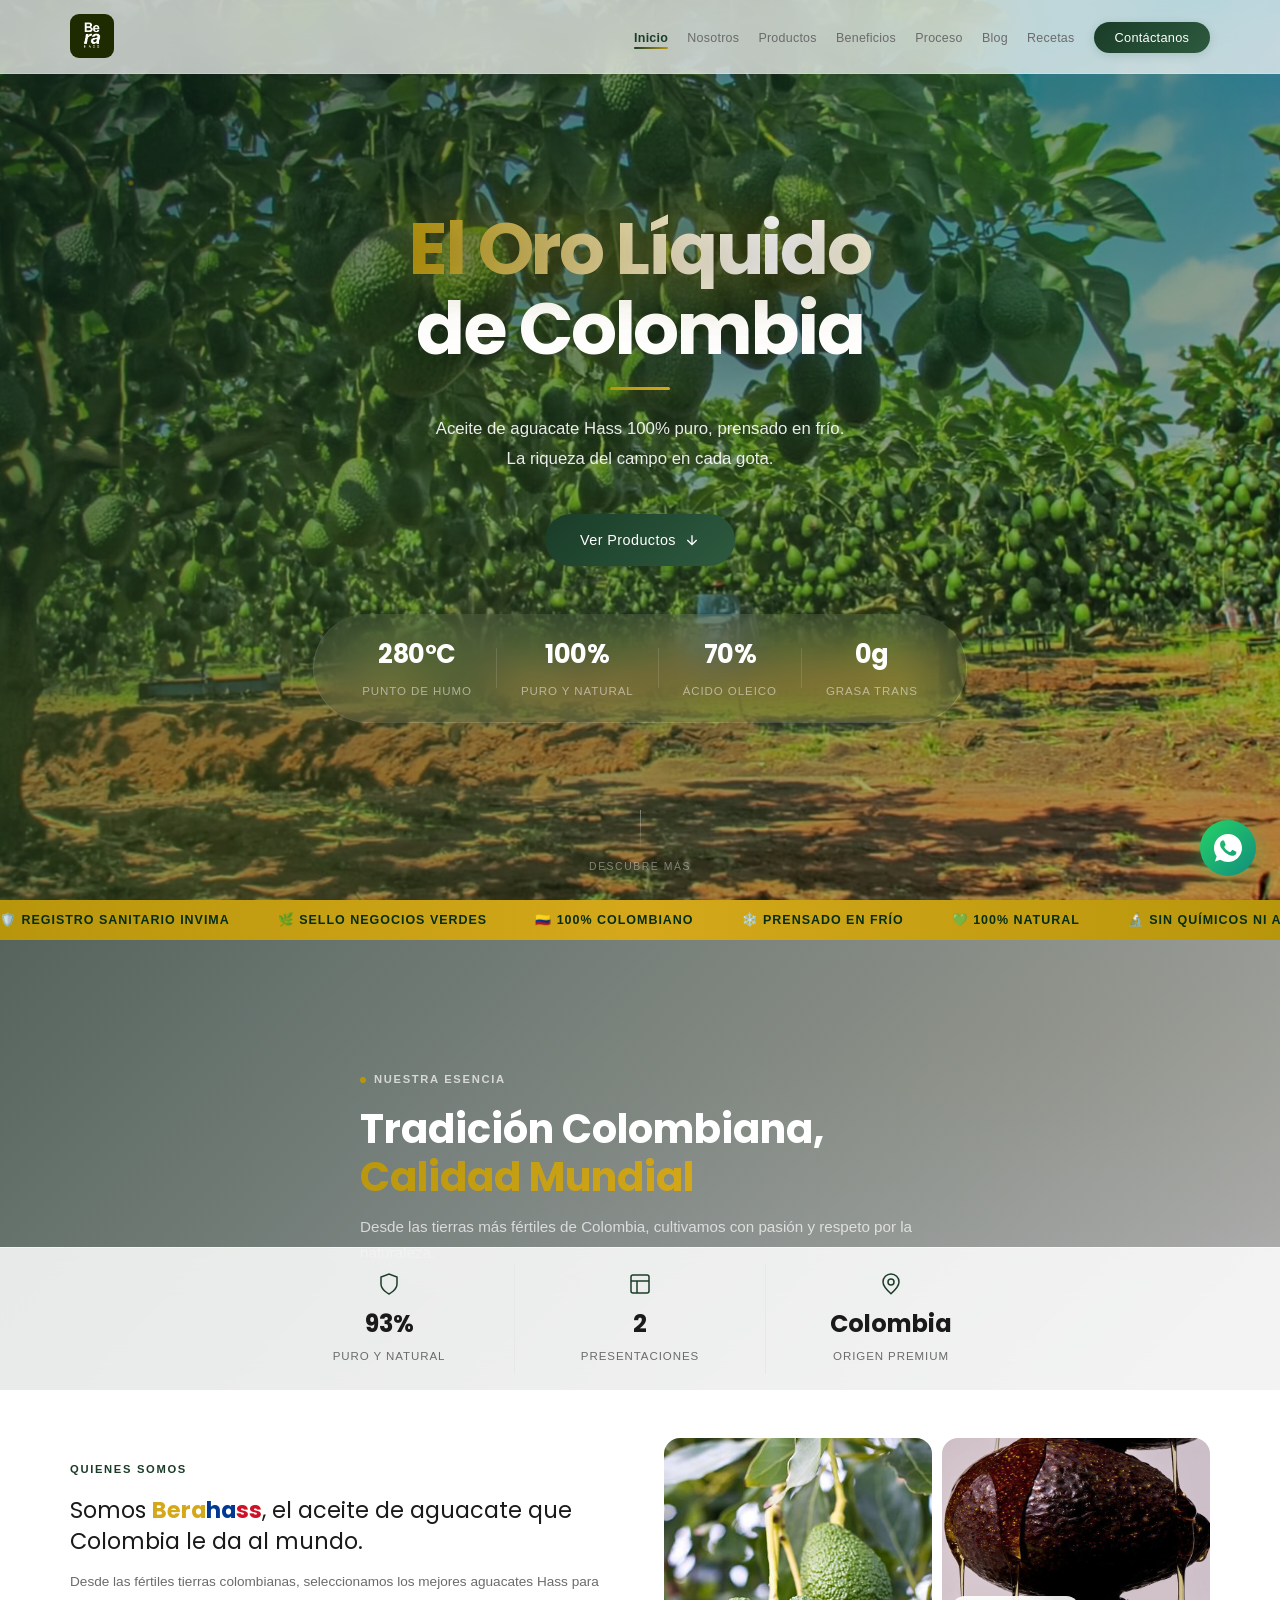
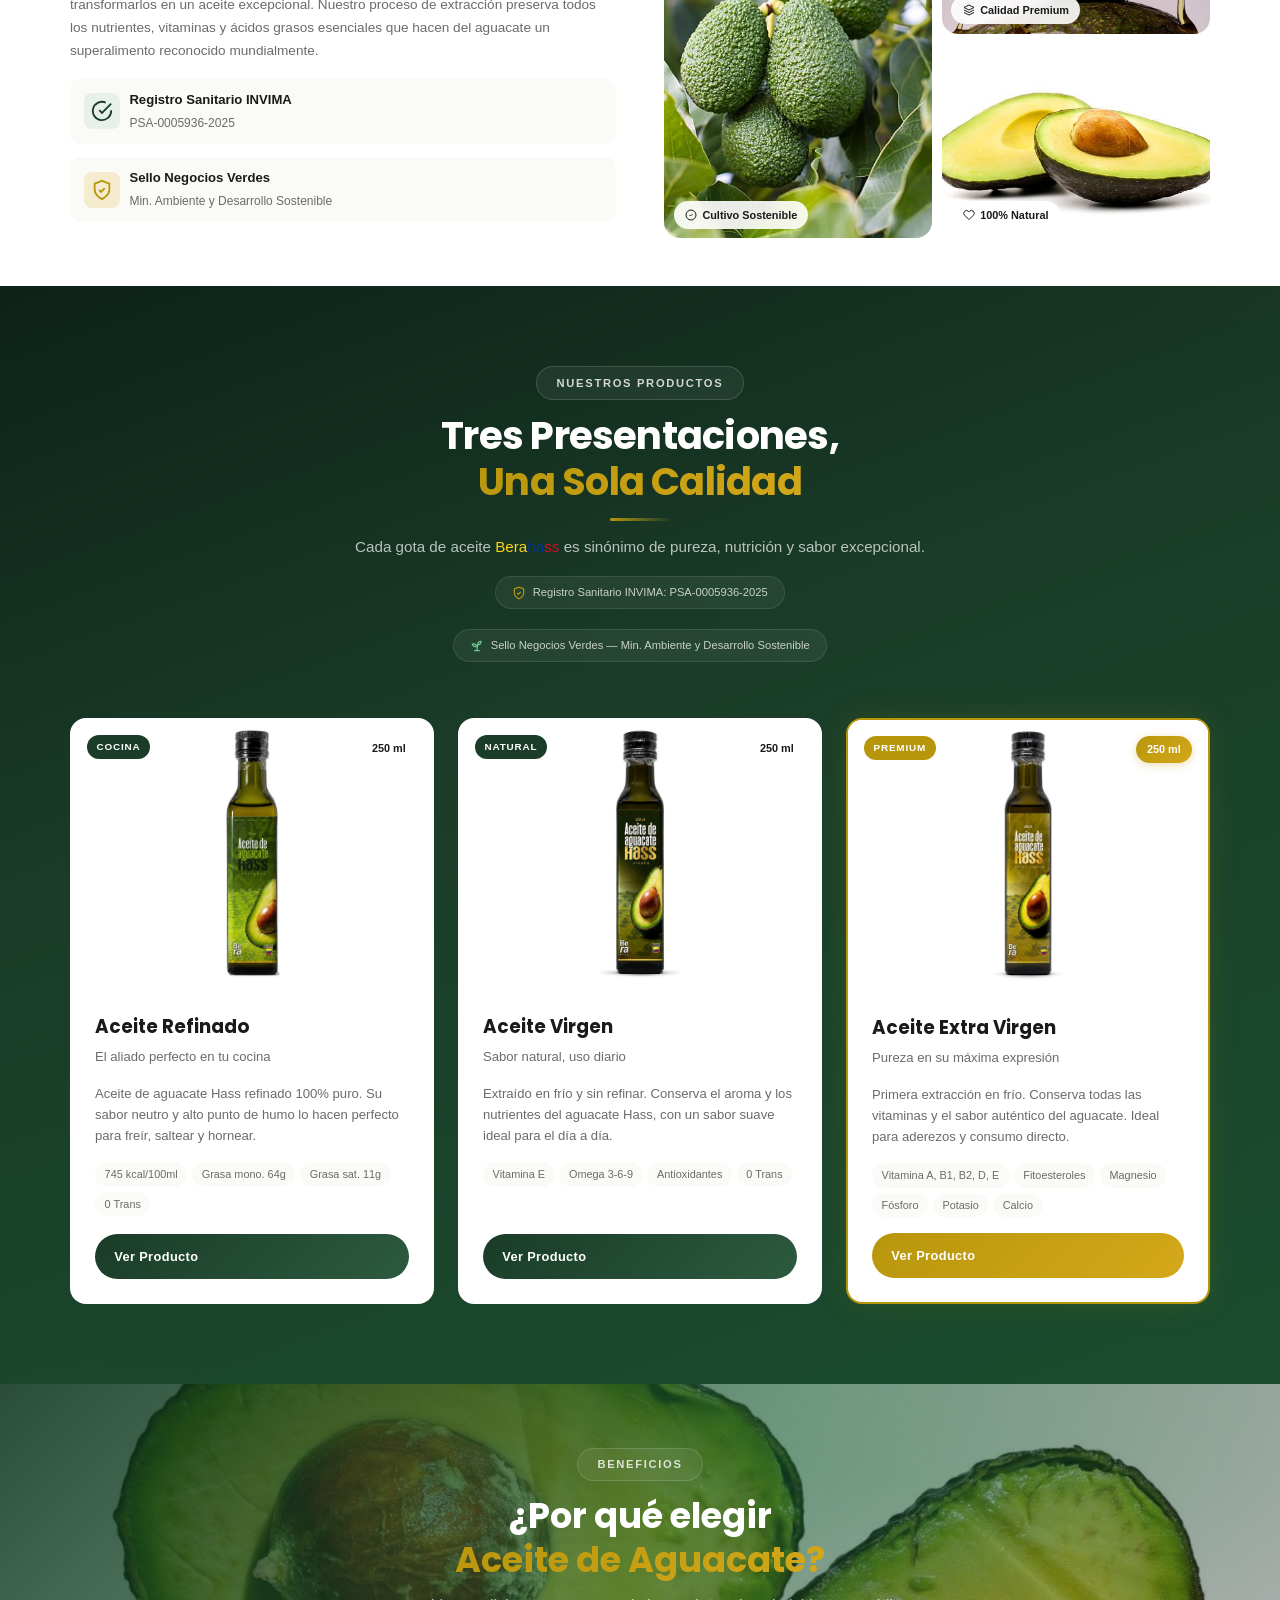
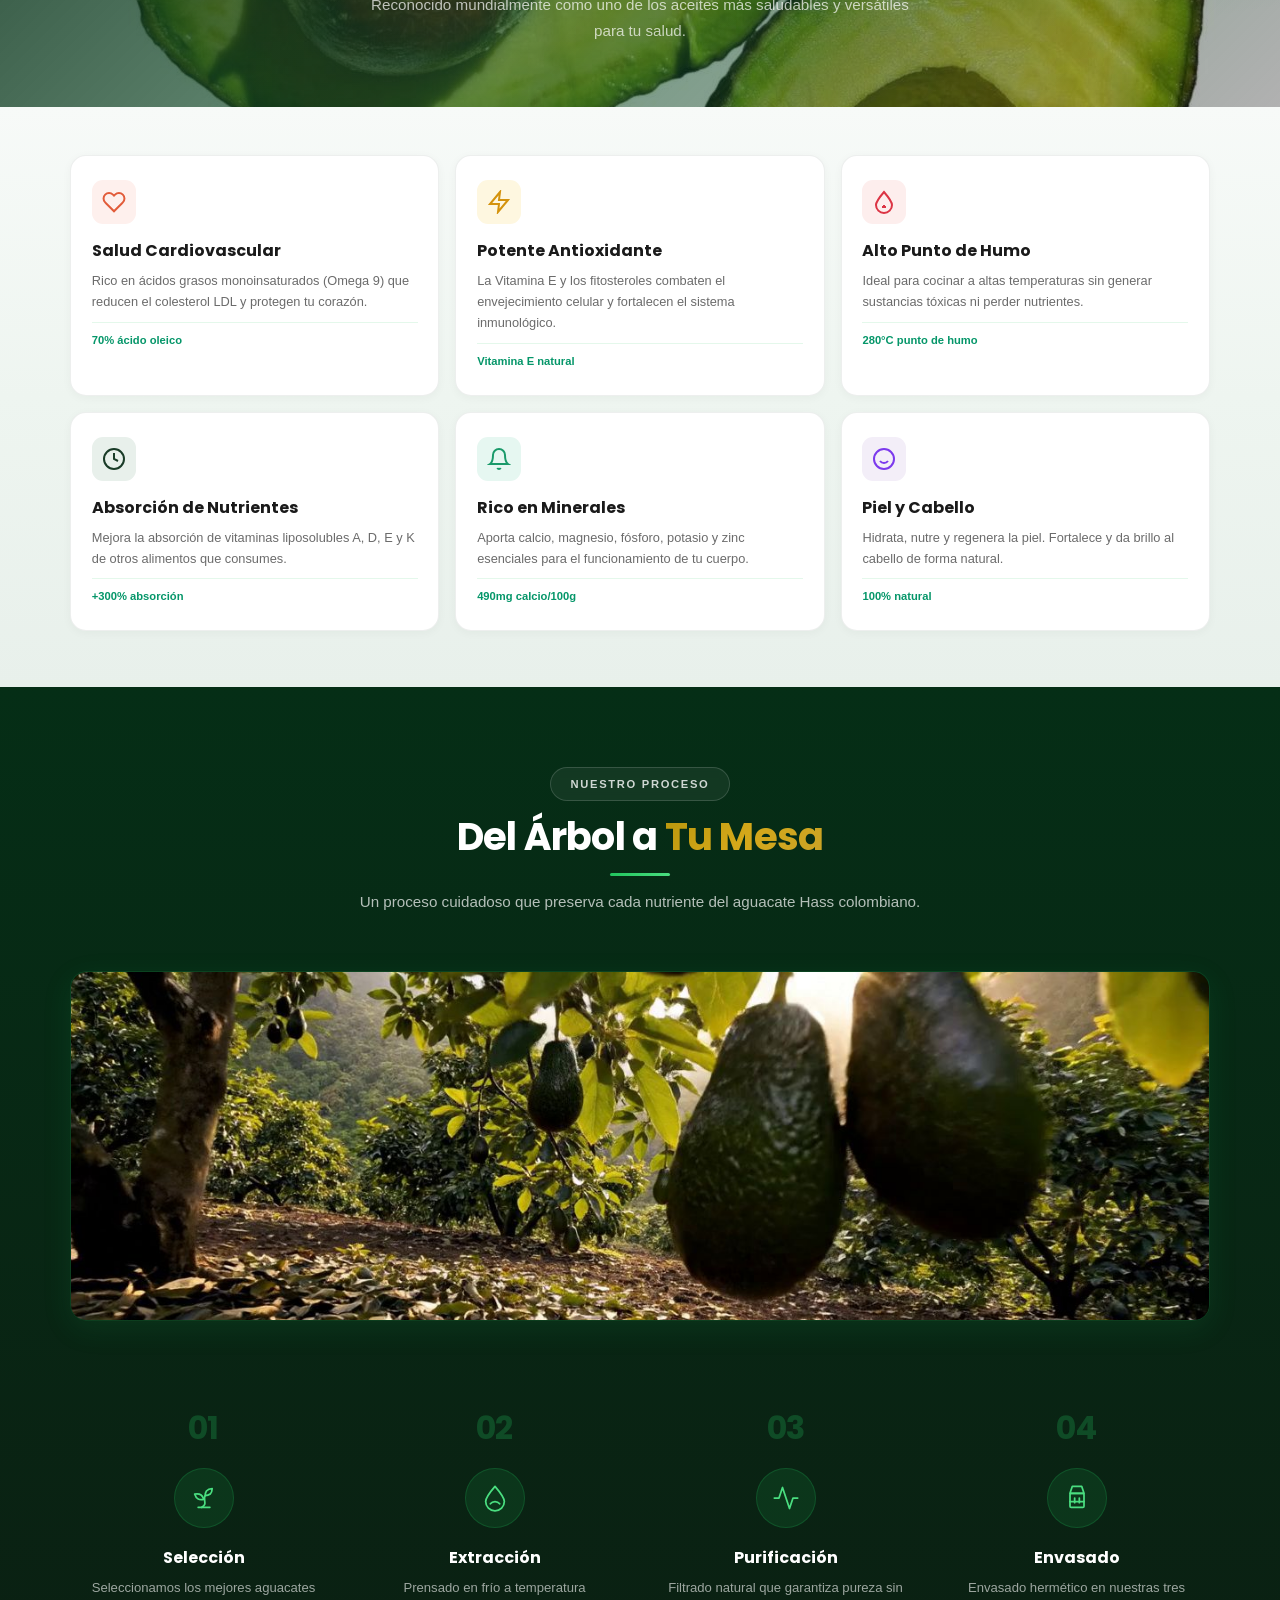
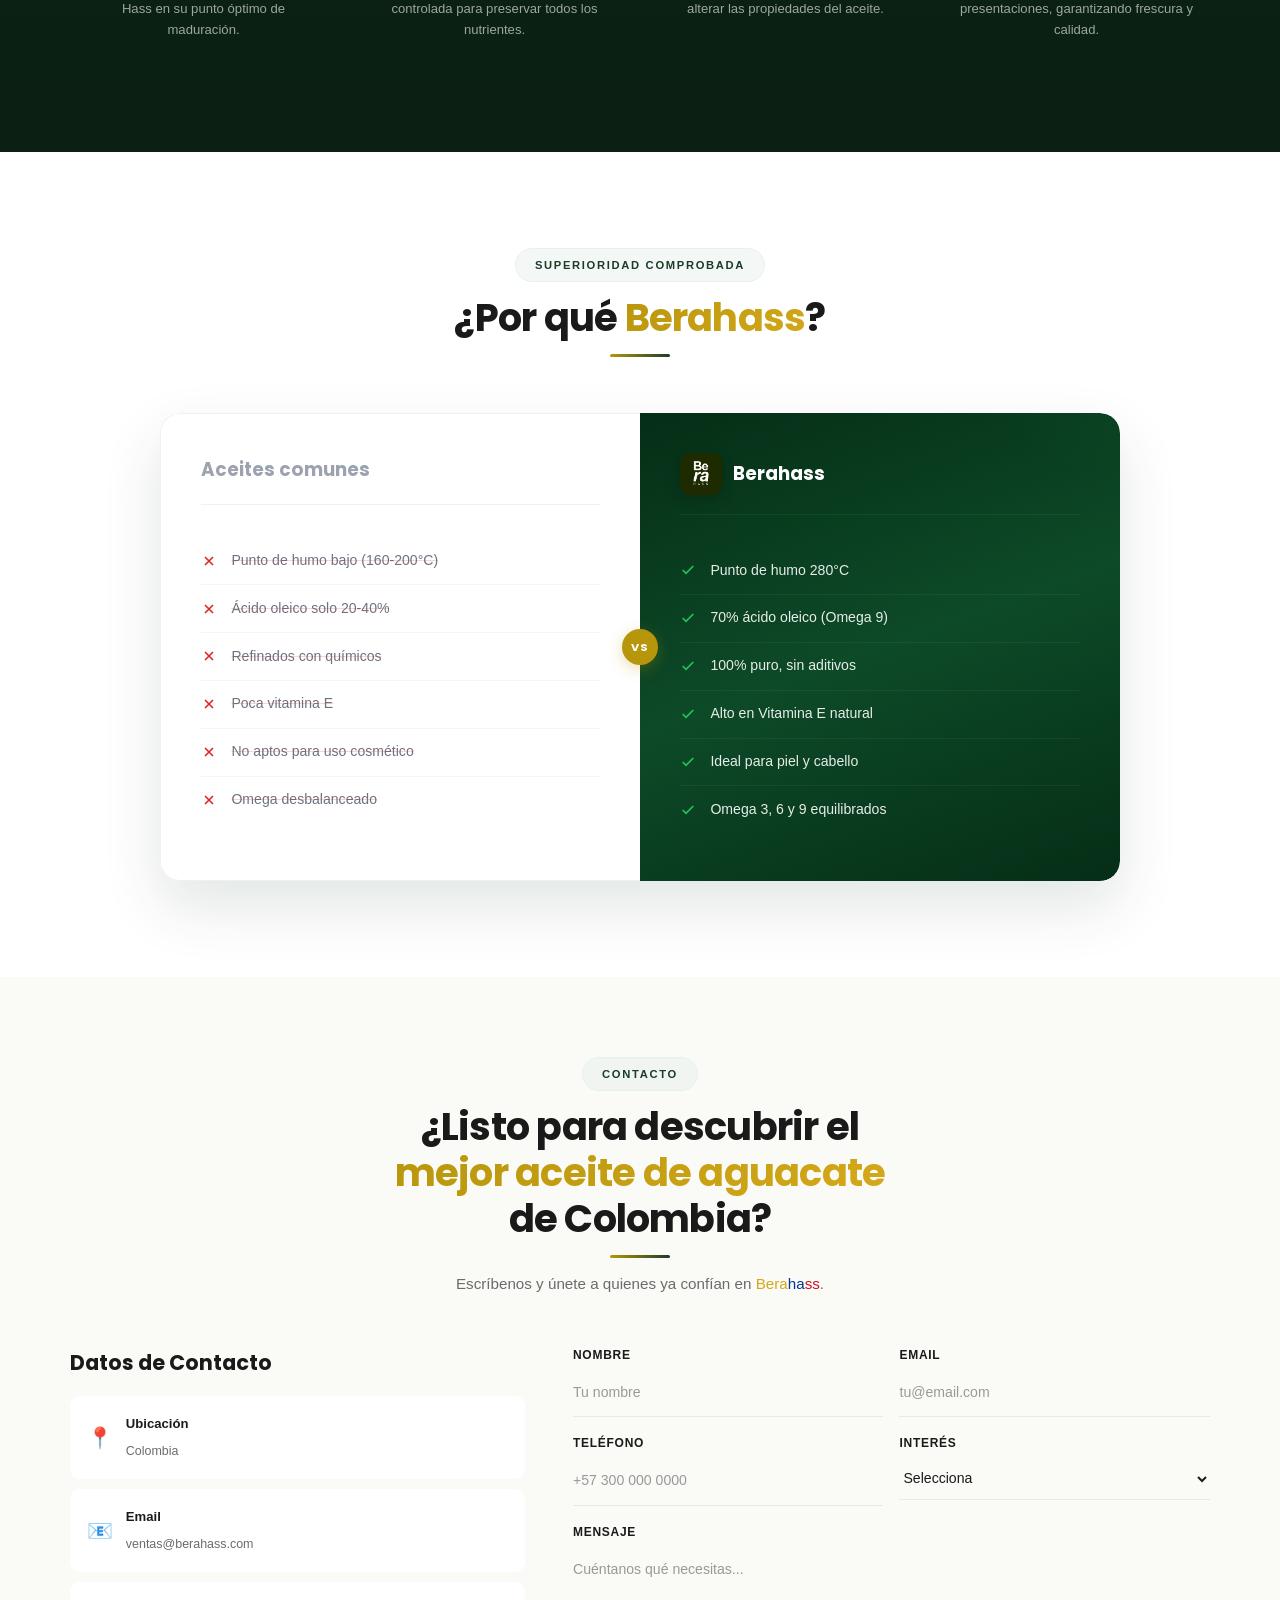
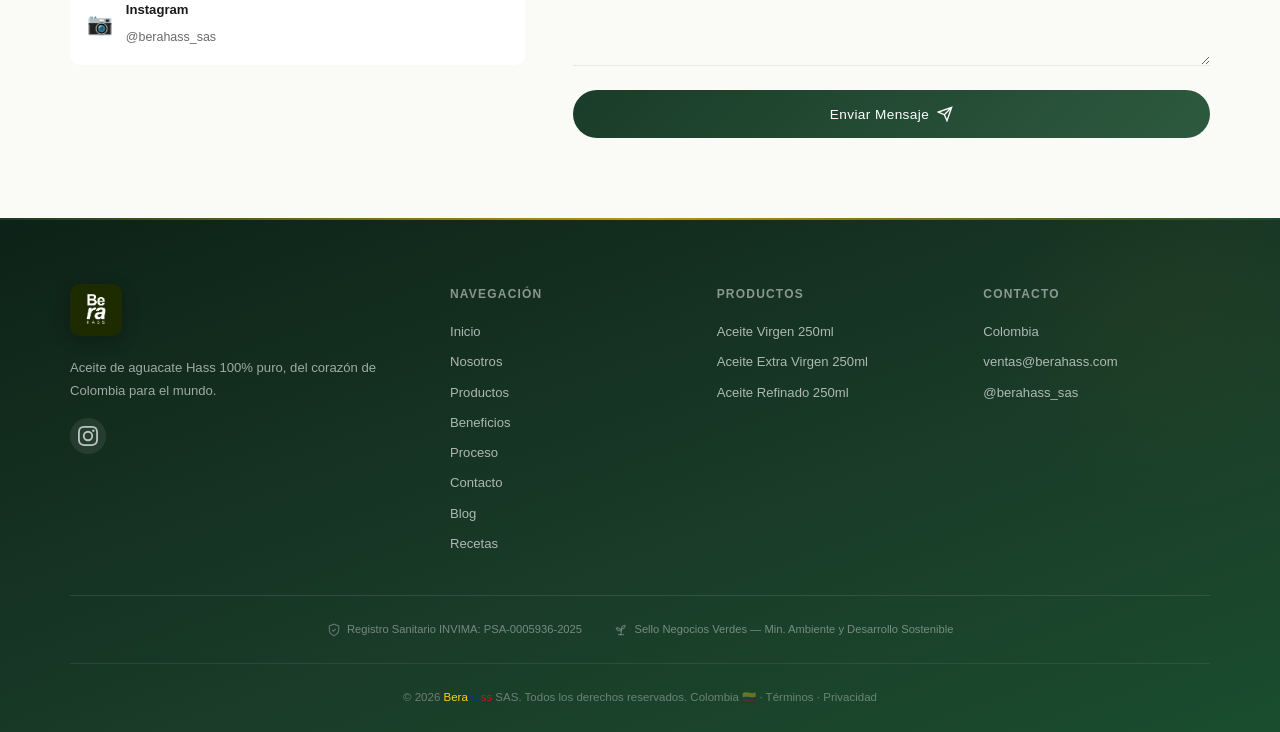
==== index.html @ 27ed2c4b "Quita el precio de las tarjetas del inicio El precio va en la ficha del producto, tras pulsar "Ver P" ====
<!DOCTYPE html>
<html lang="es">
<head>
    <meta charset="UTF-8">
    <meta name="viewport" content="width=device-width, initial-scale=1.0">
    <title>Berahass | Aceite de Aguacate Hass Premium - Colombia</title>
    <meta name="description" content="Berahass - Aceite de aguacate Hass 100% puro de Colombia. Refinado, Virgen y Extra Virgen. Rico en Omega 3-6-9, Vitamina E y antioxidantes naturales.">
    <link rel="canonical" href="https://berahass.co/">
    <!-- Open Graph / WhatsApp / Facebook -->
    <meta property="og:type" content="website">
    <meta property="og:title" content="Berahass | Aceite de Aguacate Hass Premium">
    <meta property="og:description" content="Aceite de aguacate Hass 100% puro, prensado en fr&iacute;o desde Colombia. Refinado, Virgen y Extra Virgen.">
    <meta property="og:image" content="https://berahass.co/hero-cultivo.jpg">
    <meta property="og:url" content="https://berahass.co/">
    <meta property="og:locale" content="es_CO">
    <!-- Twitter Card -->
    <meta name="twitter:card" content="summary_large_image">
    <meta name="twitter:title" content="Berahass | Aceite de Aguacate Hass Premium">
    <meta name="twitter:description" content="Aceite de aguacate Hass 100% puro de Colombia.">
    <meta name="twitter:image" content="https://berahass.co/hero-cultivo.jpg">
    <!-- Theme color for mobile browsers -->
    <meta name="theme-color" content="#1a4d2e">
    <link rel="icon" type="image/png" sizes="48x48" href="favicon-48-v2.png">
    <link rel="icon" type="image/png" sizes="192x192" href="favicon-192-v2.png">
    <link rel="apple-touch-icon" sizes="180x180" href="apple-touch-icon-v2.png">
    <!-- Preload critical resources -->
    <link rel="preload" href="hero-cultivo.jpg" as="image" imagesrcset="hero-cultivo-mobile.jpg 900w, hero-cultivo.jpg 1920w" imagesizes="100vw" fetchpriority="high">
    <link rel="preload" href="styles.css" as="style">
    <link rel="preload" href="BERAHASS1.png" as="image">
    <!-- DNS prefetch for external resources -->
    <link rel="dns-prefetch" href="https://fonts.googleapis.com">
    <link rel="dns-prefetch" href="https://fonts.gstatic.com">
    <link rel="dns-prefetch" href="https://formspree.io">
    <link rel="preconnect" href="https://fonts.googleapis.com">
    <link rel="preconnect" href="https://fonts.gstatic.com" crossorigin>
    <!-- Load fonts with display=swap for instant text render -->
    <link href="https://fonts.googleapis.com/css2?family=Poppins:wght@600;700&family=Inter:wght@400;500;600&display=swap" rel="stylesheet" media="print" onload="this.media='all'">
    <noscript><link href="https://fonts.googleapis.com/css2?family=Poppins:wght@600;700&family=Inter:wght@400;500;600&display=swap" rel="stylesheet"></noscript>
    <link rel="stylesheet" href="styles.css">
    <!-- Inline critical CSS for instant first paint -->
    <style>
        *,*::before,*::after{box-sizing:border-box;margin:0;padding:0}
        body{font-family:-apple-system,sans-serif;overflow-x:hidden}
        .preloader{position:fixed;inset:0;z-index:9999;background:linear-gradient(135deg,#0d2218,#1a3c28,#1a4d2e);display:flex;align-items:center;justify-content:center}
        .preloader-logo-img{width:110px;height:auto;border-radius:22px;box-shadow:0 10px 40px rgba(0,0,0,.35)}
        .navbar{position:fixed;top:0;left:0;right:0;z-index:1000;padding:.9rem 0;background:rgba(255,255,255,.7);backdrop-filter:blur(20px)}
        .nav-container{display:flex;align-items:center;justify-content:space-between;flex-wrap:nowrap}
        .nav-links{display:flex;align-items:center;gap:1.2rem}
        .nav-links a{font-size:.78rem;white-space:nowrap}
        .hero{position:relative;min-height:100vh;display:flex;align-items:center}
    </style>
    <script type="application/ld+json">
    {
      "@context": "https://schema.org",
      "@type": "Organization",
      "name": "Berahass",
      "legalName": "Berahass SAS",
      "url": "https://berahass.co",
      "logo": "https://berahass.co/BERAHASS1.png",
      "description": "Aceite de aguacate Hass 100% puro de Colombia. Refinado, Virgen y Extra Virgen.",
      "foundingDate": "2025",
      "address": {
        "@type": "PostalAddress",
        "addressCountry": "CO"
      },
      "contactPoint": {
        "@type": "ContactPoint",
        "email": "ventas@berahass.com",
        "contactType": "sales"
      },
      "sameAs": [
        "https://www.instagram.com/berahass_sas/"
      ]
    }
    </script>
    <script type="application/ld+json">
    {
      "@context": "https://schema.org",
      "@type": "WebSite",
      "name": "Berahass",
      "url": "https://berahass.co",
      "potentialAction": {
        "@type": "SearchAction",
        "target": "https://berahass.co/?q={search_term_string}",
        "query-input": "required name=search_term_string"
      }
    }
    </script>
</head>
<body>

    <!-- Preloader -->
    <div class="preloader" id="preloader">
        <div class="preloader-inner">
            <div class="preloader-logo">
                <img src="BERAHASS1.png" alt="Berahass" class="preloader-logo-img" width="1080" height="1080">
            </div>
            <div class="preloader-bar"><div class="preloader-fill"></div></div>
        </div>
    </div>

    <!-- Navigation -->
    <nav class="navbar" id="navbar">
        <div class="container nav-container">
            <a href="#inicio" class="logo">
                <img src="BERAHASS1.png" alt="Berahass" class="logo-img" width="1080" height="1080">
            </a>
            <button class="nav-toggle" id="navToggle" aria-label="Abrir menú" aria-expanded="false" aria-controls="navLinks">
                <span></span><span></span><span></span>
            </button>
            <ul class="nav-links" id="navLinks">
                <li><a href="#inicio">Inicio</a></li>
                <li><a href="#nosotros">Nosotros</a></li>
                <li><a href="#productos">Productos</a></li>
                <li><a href="#beneficios">Beneficios</a></li>
                <li><a href="#proceso">Proceso</a></li>
                <li><a href="blog.html" target="_blank" rel="noopener">Blog</a></li>
                <li><a href="recetas.html" target="_blank" rel="noopener">Recetas</a></li>
                <li><a href="#contacto" class="btn-nav">Contáctanos</a></li>
            </ul>
        </div>
    </nav>

    <!-- Hero Section -->
    <section class="hero" id="inicio">
        <div class="hero-bg">
            <img src="hero-cultivo.jpg" srcset="hero-cultivo-mobile.jpg 900w, hero-cultivo.jpg 1920w" sizes="100vw" alt="Aguacates Hass frescos colgando del árbol" class="hero-bg-img" fetchpriority="high" width="1920" height="1088">
        </div>
        <div class="hero-overlay"></div>
        <!-- Floating particles -->
        <div class="hero-particles">
            <div class="particle" style="--x:10%;--y:20%;--s:6px;--d:8s;--delay:0s"></div>
            <div class="particle" style="--x:25%;--y:70%;--s:4px;--d:12s;--delay:2s"></div>
            <div class="particle" style="--x:50%;--y:30%;--s:5px;--d:10s;--delay:1s"></div>
            <div class="particle" style="--x:70%;--y:60%;--s:3px;--d:14s;--delay:3s"></div>
            <div class="particle" style="--x:85%;--y:25%;--s:7px;--d:9s;--delay:0.5s"></div>
            <div class="particle" style="--x:40%;--y:80%;--s:4px;--d:11s;--delay:4s"></div>
            <div class="particle" style="--x:60%;--y:15%;--s:5px;--d:13s;--delay:2.5s"></div>
            <div class="particle" style="--x:90%;--y:50%;--s:3px;--d:15s;--delay:1.5s"></div>
        </div>
        <!-- Glow orbs -->
        <div class="hero-glow hero-glow-1"></div>
        <div class="hero-glow hero-glow-2"></div>
        <div class="container hero-center">
            <div class="hero-text">
                <h1><span class="hero-accent">El Oro Líquido</span><br>de Colombia</h1>
                <div class="hero-line"></div>
                <p class="hero-subtitle">
                    Aceite de aguacate Hass 100% puro, prensado en frío.<br>
                    La riqueza del campo en cada gota.
                </p>
                <div class="hero-buttons">
                    <a href="#productos" class="btn btn-gold btn-lg">
                        <span>Ver Productos</span>
                        <svg width="16" height="16" viewBox="0 0 24 24" fill="none" stroke="currentColor" stroke-width="2"><path d="M12 5v14M5 12l7 7 7-7"/></svg>
                    </a>
                </div>
            </div>
            <div class="hero-stats">
                <div class="hero-stat">
                    <strong class="counter-num">280°C</strong>
                    <span>Punto de humo</span>
                </div>
                <div class="hero-stat-divider"></div>
                <div class="hero-stat">
                    <strong class="counter-num">100%</strong>
                    <span>Puro y natural</span>
                </div>
                <div class="hero-stat-divider"></div>
                <div class="hero-stat">
                    <strong class="counter-num">70%</strong>
                    <span>Ácido oleico</span>
                </div>
                <div class="hero-stat-divider"></div>
                <div class="hero-stat">
                    <strong class="counter-num">0g</strong>
                    <span>Grasa trans</span>
                </div>
            </div>
        </div>
        <!-- Scroll indicator -->
        <div class="hero-scroll">
            <div class="hero-scroll-line"></div>
            <span>Descubre más</span>
        </div>
    </section>

    <!-- Ticker Marquee -->
    <div class="ticker-wrap">
        <div class="ticker">
            <span class="ticker-item">🛡️ Registro Sanitario INVIMA</span>
            <span class="ticker-item">🌿 Sello Negocios Verdes</span>
            <span class="ticker-item">🇨🇴 100% Colombiano</span>
            <span class="ticker-item">❄️ Prensado en Frío</span>
            <span class="ticker-item">💚 100% Natural</span>
            <span class="ticker-item">🔬 Sin Químicos ni Aditivos</span>
            <span class="ticker-item">🛡️ Registro Sanitario INVIMA</span>
            <span class="ticker-item">🌿 Sello Negocios Verdes</span>
            <span class="ticker-item">🇨🇴 100% Colombiano</span>
            <span class="ticker-item">❄️ Prensado en Frío</span>
            <span class="ticker-item">💚 100% Natural</span>
            <span class="ticker-item">🔬 Sin Químicos ni Aditivos</span>
        </div>
    </div>

    <!-- About Section -->
    <section class="about-v2" id="nosotros">
        <!-- Panoramic Hero -->
        <div class="about-panorama">
            <img src="sandid-hass-avocados-5537945_1920.jpg" alt="Plantación de aguacate Hass en Colombia" class="about-panorama-img" loading="lazy" width="1200" height="1689">
            <div class="about-panorama-overlay"></div>
            <div class="container about-panorama-content">
                <div class="panorama-badge">
                    <span class="panorama-badge-dot"></span>
                    Nuestra Esencia
                </div>
                <h2>Tradici&oacute;n Colombiana,<br><span class="text-gold">Calidad Mundial</span></h2>
                <p class="panorama-subtitle">Desde las tierras m&aacute;s f&eacute;rtiles de Colombia, cultivamos con pasi&oacute;n y respeto por la naturaleza.</p>
            </div>
            <!-- Floating Counters -->
            <div class="about-counters">
                <div class="about-counter" style="--cdelay: 0s">
                    <div class="counter-icon">
                        <svg width="24" height="24" viewBox="0 0 24 24" fill="none" stroke="currentColor" stroke-width="1.5"><path d="M12 22s8-4 8-10V5l-8-3-8 3v7c0 6 8 10 8 10z"/></svg>
                    </div>
                    <span class="counter-num">100%</span>
                    <span class="counter-label">Puro y Natural</span>
                </div>
                <div class="about-counter-divider"></div>
                <div class="about-counter" style="--cdelay: 0.15s">
                    <div class="counter-icon">
                        <svg width="24" height="24" viewBox="0 0 24 24" fill="none" stroke="currentColor" stroke-width="1.5"><rect x="3" y="3" width="18" height="18" rx="2" ry="2"/><line x1="3" y1="9" x2="21" y2="9"/><line x1="9" y1="21" x2="9" y2="9"/></svg>
                    </div>
                    <span class="counter-num">3</span>
                    <span class="counter-label">Presentaciones</span>
                </div>
                <div class="about-counter-divider"></div>
                <div class="about-counter" style="--cdelay: 0.3s">
                    <div class="counter-icon">
                        <svg width="24" height="24" viewBox="0 0 24 24" fill="none" stroke="currentColor" stroke-width="1.5"><circle cx="12" cy="10" r="3"/><path d="M12 21.7C17.3 17 20 13 20 10a8 8 0 1 0-16 0c0 3 2.7 7 8 11.7z"/></svg>
                    </div>
                    <span class="counter-num">Colombia</span>
                    <span class="counter-label">Origen Premium</span>
                </div>
            </div>
        </div>

        <!-- Content Block -->
        <div class="container">
            <div class="about-story">
                <div class="about-story-text">
                    <span class="about-eyebrow">Quienes Somos</span>
                    <h3 class="about-headline">Somos <strong class="brand-col-dark"><span class="b-y">Bera</span><span class="b-b">ha</span><span class="b-r">ss</span></strong>, el aceite de aguacate que Colombia le da al mundo.</h3>
                    <p class="about-body">Desde las fértiles tierras colombianas, seleccionamos los mejores aguacates Hass para transformarlos en un aceite excepcional. Nuestro proceso de extracción preserva todos los nutrientes, vitaminas y ácidos grasos esenciales que hacen del aguacate un superalimento reconocido mundialmente.</p>
                    <div class="about-highlights">
                        <div class="about-hl">
                            <div class="about-hl-icon about-hl-green">
                                <svg width="22" height="22" viewBox="0 0 24 24" fill="none" stroke="currentColor" stroke-width="2"><path d="M22 11.08V12a10 10 0 1 1-5.93-9.14"/><path d="M22 4L12 14.01l-3-3"/></svg>
                            </div>
                            <div>
                                <strong>Registro Sanitario INVIMA</strong>
                                <span>PSA-0005936-2025</span>
                            </div>
                        </div>
                        <div class="about-hl">
                            <div class="about-hl-icon about-hl-gold">
                                <svg width="22" height="22" viewBox="0 0 24 24" fill="none" stroke="currentColor" stroke-width="2"><path d="M12 22s8-4 8-10V5l-8-3-8 3v7c0 6 8 10 8 10z"/><path d="M9 12l2 2 4-4"/></svg>
                            </div>
                            <div>
                                <strong>Sello Negocios Verdes</strong>
                                <span>Min. Ambiente y Desarrollo Sostenible</span>
                            </div>
                        </div>
                    </div>
                </div>
                <div class="about-mosaic">
                    <div class="mosaic-item mosaic-tall">
                        <img src="istockphoto-521202112-612x612.jpg" alt="Aguacates Hass en el árbol" loading="lazy" width="408" height="612">
                        <div class="mosaic-label">
                            <svg width="16" height="16" viewBox="0 0 24 24" fill="none" stroke="currentColor" stroke-width="2"><path d="M12 22c5.523 0 10-4.477 10-10S17.523 2 12 2 2 6.477 2 12s4.477 10 10 10z"/><path d="M9 12l2 2 4-4"/></svg>
                            Cultivo Sostenible
                        </div>
                    </div>
                    <div class="mosaic-item mosaic-wide">
                        <img src="WhatsApp Image 2026-04-01 at 9.13.30 PM.jpeg" alt="Aguacates Hass con aceite" loading="lazy" width="736" height="913">
                        <div class="mosaic-label">
                            <svg width="16" height="16" viewBox="0 0 24 24" fill="none" stroke="currentColor" stroke-width="2"><path d="M12 2L2 7l10 5 10-5-10-5z"/><path d="M2 17l10 5 10-5"/><path d="M2 12l10 5 10-5"/></svg>
                            Calidad Premium
                        </div>
                    </div>
                    <div class="mosaic-item">
                        <img src="istockphoto-174946444-612x612.jpg" alt="Aguacate Hass cortado" loading="lazy" width="612" height="371">
                        <div class="mosaic-label">
                            <svg width="16" height="16" viewBox="0 0 24 24" fill="none" stroke="currentColor" stroke-width="2"><path d="M20.84 4.61a5.5 5.5 0 0 0-7.78 0L12 5.67l-1.06-1.06a5.5 5.5 0 0 0-7.78 7.78l1.06 1.06L12 21.23l7.78-7.78 1.06-1.06a5.5 5.5 0 0 0 0-7.78z"/></svg>
                            100% Natural
                        </div>
                    </div>
                </div>
            </div>

        </div>
    </section>


    <!-- Products Section -->
    <section class="section products" id="productos">
        <div class="container">
            <div class="section-header light">
                <span class="section-tag light">Nuestros Productos</span>
                <h2>Tres Presentaciones,<br><span class="text-gold">Una Sola Calidad</span></h2>
                <p>Cada gota de aceite <span class="brand-col"><span class="b-y">Bera</span><span class="b-b">ha</span><span class="b-r">ss</span></span> es sinónimo de pureza, nutrición y sabor excepcional.</p>
                <div class="trust-badges">
                    <div class="trust-badge-item">
                        <svg width="20" height="20" viewBox="0 0 24 24" fill="none" stroke="currentColor" stroke-width="2"><path d="M12 22s8-4 8-10V5l-8-3-8 3v7c0 6 8 10 8 10z"/><path d="M9 12l2 2 4-4"/></svg>
                        <span>Registro Sanitario INVIMA: PSA-0005936-2025</span>
                    </div>
                    <div class="trust-badge-item trust-badge-green">
                        <svg width="20" height="20" viewBox="0 0 24 24" fill="none" stroke="currentColor" stroke-width="2"><path d="M7 20h10"/><path d="M10 20c5.5-2.5.8-6.4 3-10"/><path d="M9.5 9.4c1.1.8 1.8 2.2 2.3 3.7-2 .4-3.5.4-4.8-.3-1.2-.6-2.3-1.9-3-4.2 2.8-.5 4.4 0 5.5.8z"/><path d="M14.1 6a7 7 0 0 0-1.1 4c1.9-.1 3.3-.6 4.3-1.4 1-1 1.6-2.3 1.7-4.6-2.7.1-4 1-4.9 2z"/></svg>
                        <span>Sello Negocios Verdes &mdash; Min. Ambiente y Desarrollo Sostenible</span>
                    </div>
                </div>
            </div>
            <div class="products-grid">
                <!-- Refinado -->
                <div class="prod-card">
                    <div class="prod-header refinado-bg">
                        <img src="aceite-refinado-bottle-v2.jpeg" alt="Aceite de Aguacate Hass Refinado 250ml" class="prod-img prod-img-botella" width="376" height="1200" loading="lazy" decoding="async">
                        <div class="prod-badge">250 ml</div>
                        <span class="prod-tag">Cocina</span>
                    </div>
                    <div class="prod-info">
                        <h3>Aceite Refinado</h3>
                        <p class="prod-sub">El aliado perfecto en tu cocina</p>
                        <p>Aceite de aguacate Hass refinado 100% puro. Su sabor neutro y alto punto de humo lo hacen perfecto para freír, saltear y hornear.</p>
                        <div class="prod-nutrients">
                            <span>745 kcal/100ml</span><span>Grasa mono. 64g</span><span>Grasa sat. 11g</span><span>0 Trans</span>
                        </div>

                        <div class="prod-actions">
                            <a href="producto-refinado.html" class="btn btn-prod">Ver Producto</a>
                        </div>
                    </div>
                </div>
                <!-- Virgen -->
                <div class="prod-card">
                    <div class="prod-header virgen-bg">
                        <img src="aceite-virgen-bottle.jpg" alt="Aceite de Aguacate Hass Virgen 250ml" class="prod-img prod-img-botella" width="376" height="1200" loading="lazy" decoding="async">
                        <div class="prod-badge">250 ml</div>
                        <span class="prod-tag">Natural</span>
                    </div>
                    <div class="prod-info">
                        <h3>Aceite Virgen</h3>
                        <p class="prod-sub">Sabor natural, uso diario</p>
                        <p>Extraído en frío y sin refinar. Conserva el aroma y los nutrientes del aguacate Hass, con un sabor suave ideal para el día a día.</p>
                        <div class="prod-nutrients">
                            <span>Vitamina E</span><span>Omega 3-6-9</span><span>Antioxidantes</span><span>0 Trans</span>
                        </div>

                        <div class="prod-actions">
                            <a href="producto-virgen.html" class="btn btn-prod">Ver Producto</a>
                        </div>
                    </div>
                </div>
                <!-- Extra Virgen -->
                <div class="prod-card featured">
                    <div class="prod-header extravirgen-bg">
                        <img src="aceite-extravirgen-bottle.jpg" alt="Aceite de Aguacate Hass Extra Virgen 250ml" class="prod-img prod-img-botella" width="376" height="1200" loading="lazy" decoding="async">
                        <div class="prod-badge gold">250 ml</div>
                        <span class="prod-tag gold">Premium</span>
                    </div>
                    <div class="prod-info">
                        <h3>Aceite Extra Virgen</h3>
                        <p class="prod-sub">Pureza en su máxima expresión</p>
                        <p>Primera extracción en frío. Conserva todas las vitaminas y el sabor auténtico del aguacate. Ideal para aderezos y consumo directo.</p>
                        <div class="prod-nutrients">
                            <span>Vitamina A, B1, B2, D, E</span><span>Fitoesteroles</span><span>Magnesio</span><span>Fósforo</span><span>Potasio</span><span>Calcio</span>
                        </div>

                        <div class="prod-actions">
                            <a href="producto-extravirgen.html" class="btn btn-prod btn-prod-gold">Ver Producto</a>
                        </div>
                    </div>
                </div>
            </div>
        </div>
    </section>


    <!-- Benefits Section -->
    <section class="section benefits" id="beneficios">
        <div class="benefits-hero-bg">
            <img src="WhatsApp Image 2026-04-01 at 9.14.23 PM.jpeg" alt="Aguacates Hass cortados" class="benefits-hero-img" loading="lazy" width="1280" height="719">
            <div class="benefits-hero-overlay"></div>
            <div class="container benefits-hero-content">
                <span class="section-tag light">Beneficios</span>
                <h2>¿Por qué elegir<br><span class="text-gold">Aceite de Aguacate?</span></h2>
                <p>Reconocido mundialmente como uno de los aceites más saludables y versátiles para tu salud.</p>
            </div>
        </div>
        <div class="ben-dark">
            <div class="container">
                <div class="ben-bento">
                    <div class="ben-card-new">
                        <div class="ben-icon-wrap ben-coral">
                            <svg width="24" height="24" viewBox="0 0 24 24" fill="none" stroke="currentColor" stroke-width="2"><path d="M20.84 4.61a5.5 5.5 0 0 0-7.78 0L12 5.67l-1.06-1.06a5.5 5.5 0 0 0-7.78 7.78l1.06 1.06L12 21.23l7.78-7.78 1.06-1.06a5.5 5.5 0 0 0 0-7.78z"/></svg>
                        </div>
                        <h3>Salud Cardiovascular</h3>
                        <p>Rico en ácidos grasos monoinsaturados (Omega 9) que reducen el colesterol LDL y protegen tu corazón.</p>
                        <div class="ben-stat"><strong>70%</strong> ácido oleico</div>
                    </div>
                    <div class="ben-card-new">
                        <div class="ben-icon-wrap ben-amber">
                            <svg width="24" height="24" viewBox="0 0 24 24" fill="none" stroke="currentColor" stroke-width="2"><path d="M13 2L3 14h9l-1 8 10-12h-9l1-8z"/></svg>
                        </div>
                        <h3>Potente Antioxidante</h3>
                        <p>La Vitamina E y los fitosteroles combaten el envejecimiento celular y fortalecen el sistema inmunológico.</p>
                        <div class="ben-stat"><strong>Vitamina E</strong> natural</div>
                    </div>
                    <div class="ben-card-new">
                        <div class="ben-icon-wrap ben-red">
                            <svg width="24" height="24" viewBox="0 0 24 24" fill="none" stroke="currentColor" stroke-width="2"><path d="M12 2c0 0-8 9.27-8 13a8 8 0 0 0 16 0c0-3.73-8-13-8-13z"/><path d="M12 15v3M10 17h4"/></svg>
                        </div>
                        <h3>Alto Punto de Humo</h3>
                        <p>Ideal para cocinar a altas temperaturas sin generar sustancias tóxicas ni perder nutrientes.</p>
                        <div class="ben-stat"><strong>280°C</strong> punto de humo</div>
                    </div>
                    <div class="ben-card-new">
                        <div class="ben-icon-wrap ben-green">
                            <svg width="24" height="24" viewBox="0 0 24 24" fill="none" stroke="currentColor" stroke-width="2"><circle cx="12" cy="12" r="10"/><path d="M12 6v6l4 2"/></svg>
                        </div>
                        <h3>Absorción de Nutrientes</h3>
                        <p>Mejora la absorción de vitaminas liposolubles A, D, E y K de otros alimentos que consumes.</p>
                        <div class="ben-stat"><strong>+300%</strong> absorción</div>
                    </div>
                    <div class="ben-card-new">
                        <div class="ben-icon-wrap ben-teal">
                            <svg width="24" height="24" viewBox="0 0 24 24" fill="none" stroke="currentColor" stroke-width="2"><path d="M18 8A6 6 0 0 0 6 8c0 7-3 9-3 9h18s-3-2-3-9"/><path d="M13.73 21a2 2 0 0 1-3.46 0"/></svg>
                        </div>
                        <h3>Rico en Minerales</h3>
                        <p>Aporta calcio, magnesio, fósforo, potasio y zinc esenciales para el funcionamiento de tu cuerpo.</p>
                        <div class="ben-stat"><strong>490mg</strong> calcio/100g</div>
                    </div>
                    <div class="ben-card-new">
                        <div class="ben-icon-wrap ben-purple">
                            <svg width="24" height="24" viewBox="0 0 24 24" fill="none" stroke="currentColor" stroke-width="2"><path d="M12 22c5.523 0 10-4.477 10-10S17.523 2 12 2 2 6.477 2 12s4.477 10 10 10z"/><path d="M8 14s1.5 2 4 2 4-2 4-2"/><line x1="9" y1="9" x2="9.01" y2="9"/><line x1="15" y1="9" x2="15.01" y2="9"/></svg>
                        </div>
                        <h3>Piel y Cabello</h3>
                        <p>Hidrata, nutre y regenera la piel. Fortalece y da brillo al cabello de forma natural.</p>
                        <div class="ben-stat"><strong>100%</strong> natural</div>
                    </div>
                </div>
            </div>
        </div>
    </section>


    <!-- Process Section -->
    <section class="section process" id="proceso">
        <div class="container">
            <div class="section-header light">
                <span class="section-tag light">Nuestro Proceso</span>
                <h2>Del Árbol a <span class="text-gradient">Tu Mesa</span></h2>
                <p>Un proceso cuidadoso que preserva cada nutriente del aguacate Hass colombiano.</p>
            </div>
            <div class="process-visual">
                <video class="process-bg-video" autoplay muted loop playsinline preload="none" poster="process-poster.jpg">
                    <source src="process-video.mp4" type="video/mp4">
                    <img src="process-poster.jpg" alt="Plantación de aguacate Hass en Colombia" loading="lazy" width="1280" height="720">
                </video>
            </div>
            <div class="process-steps">
                <div class="p-step">
                    <div class="p-num">01</div>
                    <div class="p-icon-svg">
                        <svg width="40" height="40" viewBox="0 0 24 24" fill="none" stroke="currentColor" stroke-width="1.5" stroke-linecap="round" stroke-linejoin="round">
                            <path d="M7 20h10"/>
                            <path d="M10 20c5.5-2.5.8-6.4 3-10"/>
                            <path d="M9.5 9.4c1.1.8 1.8 2.2 2.3 3.7-2 .4-3.5.4-4.8-.3-1.2-.6-2.3-1.9-3-4.2 2.8-.5 4.4 0 5.5.8z"/>
                            <path d="M14.1 6a7 7 0 0 0-1.1 4c1.9-.1 3.3-.6 4.3-1.4 1-1 1.6-2.3 1.7-4.6-2.7.1-4 1-4.9 2z"/>
                        </svg>
                    </div>
                    <h3>Selección</h3>
                    <p>Seleccionamos los mejores aguacates Hass en su punto óptimo de maduración.</p>
                    <div class="p-connector"></div>
                </div>
                <div class="p-step">
                    <div class="p-num">02</div>
                    <div class="p-icon-svg">
                        <svg width="40" height="40" viewBox="0 0 24 24" fill="none" stroke="currentColor" stroke-width="1.5" stroke-linecap="round" stroke-linejoin="round">
                            <path d="M12 2c0 0-8 9.27-8 13a8 8 0 0 0 16 0c0-3.73-8-13-8-13z"/>
                            <path d="M8 17s1.5-2 4-2 4 2 4 2"/>
                        </svg>
                    </div>
                    <h3>Extracción</h3>
                    <p>Prensado en frío a temperatura controlada para preservar todos los nutrientes.</p>
                    <div class="p-connector"></div>
                </div>
                <div class="p-step">
                    <div class="p-num">03</div>
                    <div class="p-icon-svg">
                        <svg width="40" height="40" viewBox="0 0 24 24" fill="none" stroke="currentColor" stroke-width="1.5" stroke-linecap="round" stroke-linejoin="round">
                            <path d="M22 12h-4l-3 9L9 3l-3 9H2"/>
                        </svg>
                    </div>
                    <h3>Purificación</h3>
                    <p>Filtrado natural que garantiza pureza sin alterar las propiedades del aceite.</p>
                    <div class="p-connector"></div>
                </div>
                <div class="p-step">
                    <div class="p-num">04</div>
                    <div class="p-icon-svg">
                        <svg width="40" height="40" viewBox="0 0 24 24" fill="none" stroke="currentColor" stroke-width="1.5" stroke-linecap="round" stroke-linejoin="round">
                            <path d="M8 2h8l2 6H6l2-6z"/>
                            <rect x="6" y="8" width="12" height="12" rx="1"/>
                            <path d="M10 12v4"/>
                            <path d="M14 12v4"/>
                            <path d="M6 15h12"/>
                        </svg>
                    </div>
                    <h3>Envasado</h3>
                    <p>Envasado hermético en nuestras tres presentaciones, garantizando frescura y calidad.</p>
                </div>
            </div>
        </div>
    </section>


    <!-- Comparison Section -->
    <section class="section comparison" id="comparacion">
        <div class="container">
            <div class="section-header">
                <span class="section-tag">Superioridad Comprobada</span>
                <h2>¿Por qué <span class="text-gold">Berahass</span>?</h2>
            </div>
            <div class="comp-v2">
                <div class="comp-v2-cols">
                    <div class="comp-v2-col comp-v2-col-other">
                        <div class="comp-v2-col-head">
                            <span class="comp-v2-label">Aceites comunes</span>
                        </div>
                        <ul class="comp-v2-list">
                            <li><svg width="16" height="16" viewBox="0 0 24 24" fill="none" stroke="#dc2626" stroke-width="2.5"><path d="M18 6L6 18M6 6l12 12"/></svg> Punto de humo bajo (160-200°C)</li>
                            <li><svg width="16" height="16" viewBox="0 0 24 24" fill="none" stroke="#dc2626" stroke-width="2.5"><path d="M18 6L6 18M6 6l12 12"/></svg> Ácido oleico solo 20-40%</li>
                            <li><svg width="16" height="16" viewBox="0 0 24 24" fill="none" stroke="#dc2626" stroke-width="2.5"><path d="M18 6L6 18M6 6l12 12"/></svg> Refinados con químicos</li>
                            <li><svg width="16" height="16" viewBox="0 0 24 24" fill="none" stroke="#dc2626" stroke-width="2.5"><path d="M18 6L6 18M6 6l12 12"/></svg> Poca vitamina E</li>
                            <li><svg width="16" height="16" viewBox="0 0 24 24" fill="none" stroke="#dc2626" stroke-width="2.5"><path d="M18 6L6 18M6 6l12 12"/></svg> No aptos para uso cosmético</li>
                            <li><svg width="16" height="16" viewBox="0 0 24 24" fill="none" stroke="#dc2626" stroke-width="2.5"><path d="M18 6L6 18M6 6l12 12"/></svg> Omega desbalanceado</li>
                        </ul>
                    </div>
                    <div class="comp-v2-col comp-v2-col-bera">
                        <div class="comp-v2-col-head">
                            <img src="BERAHASS1.png" alt="Berahass" class="comp-v2-logo" width="1080" height="1080">
                            <span class="comp-v2-label">Berahass</span>
                        </div>
                        <ul class="comp-v2-list">
                            <li><svg width="16" height="16" viewBox="0 0 24 24" fill="none" stroke="#22c55e" stroke-width="2.5"><path d="M20 6L9 17l-5-5"/></svg> Punto de humo 280°C</li>
                            <li><svg width="16" height="16" viewBox="0 0 24 24" fill="none" stroke="#22c55e" stroke-width="2.5"><path d="M20 6L9 17l-5-5"/></svg> 70% ácido oleico (Omega 9)</li>
                            <li><svg width="16" height="16" viewBox="0 0 24 24" fill="none" stroke="#22c55e" stroke-width="2.5"><path d="M20 6L9 17l-5-5"/></svg> 100% puro, sin aditivos</li>
                            <li><svg width="16" height="16" viewBox="0 0 24 24" fill="none" stroke="#22c55e" stroke-width="2.5"><path d="M20 6L9 17l-5-5"/></svg> Alto en Vitamina E natural</li>
                            <li><svg width="16" height="16" viewBox="0 0 24 24" fill="none" stroke="#22c55e" stroke-width="2.5"><path d="M20 6L9 17l-5-5"/></svg> Ideal para piel y cabello</li>
                            <li><svg width="16" height="16" viewBox="0 0 24 24" fill="none" stroke="#22c55e" stroke-width="2.5"><path d="M20 6L9 17l-5-5"/></svg> Omega 3, 6 y 9 equilibrados</li>
                        </ul>
                    </div>
                </div>
            </div>
        </div>
    </section>

    <!-- Contact Section -->
    <section class="section contact" id="contacto">
        <div class="container">
            <!-- CTA headline integrated -->
            <div class="section-header">
                <span class="section-tag">Contacto</span>
                <h2>¿Listo para descubrir el<br><span class="text-gold">mejor aceite de aguacate</span><br>de Colombia?</h2>
                <p>Escr&iacute;benos y &uacute;nete a quienes ya conf&iacute;an en <span class="brand-col-dark"><span class="b-y">Bera</span><span class="b-b">ha</span><span class="b-r">ss</span></span>.</p>
            </div>
            <div class="contact-layout">
                <div class="contact-left">
                    <h3>Datos de Contacto</h3>
                    <div class="contact-cards">
                        <a href="https://www.google.com/maps/place/Colombia" target="_blank" rel="noopener noreferrer" class="c-card c-link">
                            <div class="c-icon">&#128205;</div>
                            <div><strong>Ubicación</strong><span>Colombia</span></div>
                        </a>
                        <a href="mailto:ventas@berahass.com" class="c-card c-link">
                            <div class="c-icon">&#128231;</div>
                            <div><strong>Email</strong><span>ventas@berahass.com</span></div>
                        </a>
                        <div class="c-card">
                            <a href="https://www.instagram.com/berahass_sas/" target="_blank" rel="noopener noreferrer" class="c-link">
                                <div class="c-icon">&#128247;</div>
                                <div><strong>Instagram</strong><span>@berahass_sas</span></div>
                            </a>
                        </div>
                    </div>
                </div>
                <div class="contact-right">
                    <form class="contact-form" id="contactForm" action="https://formspree.io/f/xojplodw" method="POST">
                        <div class="form-row">
                            <div class="form-group">
                                <label for="nombre">Nombre</label>
                                <input type="text" id="nombre" name="nombre" placeholder="Tu nombre" required>
                            </div>
                            <div class="form-group">
                                <label for="email">Email</label>
                                <input type="email" id="email" name="email" placeholder="tu@email.com" required>
                            </div>
                        </div>
                        <div class="form-row">
                            <div class="form-group">
                                <label for="telefono">Teléfono</label>
                                <input type="tel" id="telefono" name="telefono" placeholder="+57 300 000 0000">
                            </div>
                            <div class="form-group">
                                <label for="asunto">Interés</label>
                                <select id="asunto" name="asunto" required>
                                    <option value="" disabled selected>Selecciona</option>
                                    <option value="refinado">Aceite Refinado 250ml</option>
                                    <option value="virgen">Aceite Virgen 250ml</option>
                                    <option value="extravirgen">Aceite Extra Virgen 250ml</option>
                                    <option value="distribucion">Distribución</option>
                                    <option value="exportacion">Exportación</option>
                                    <option value="otro">Otro</option>
                                </select>
                            </div>
                        </div>
                        <div class="form-group full-width">
                            <label for="mensaje">Mensaje</label>
                            <textarea id="mensaje" name="mensaje" rows="4" placeholder="Cuéntanos qué necesitas..." required></textarea>
                        </div>
                        <button type="submit" class="btn btn-gold btn-lg btn-full">
                            <span>Enviar Mensaje</span>
                            <svg width="16" height="16" viewBox="0 0 24 24" fill="none" stroke="currentColor" stroke-width="2"><path d="M22 2L11 13M22 2l-7 20-4-9-9-4 20-7z"/></svg>
                        </button>
                    </form>
                </div>
            </div>
        </div>
    </section>

    <!-- Footer -->
    <footer class="footer">
        <div class="container">
            <div class="footer-top">
                <div class="footer-brand">
                    <a href="#inicio" class="logo footer-logo">
                        <img src="BERAHASS1.png" alt="Berahass" class="logo-img" width="1080" height="1080">
                    </a>
                    <p>Aceite de aguacate Hass 100% puro, del corazón de Colombia para el mundo.</p>
                    <div class="footer-social">
                        <a href="https://www.instagram.com/berahass_sas/" target="_blank" rel="noopener noreferrer" aria-label="Instagram">
                            <svg width="20" height="20" viewBox="0 0 24 24" fill="currentColor"><path d="M12 2.163c3.204 0 3.584.012 4.85.07 3.252.148 4.771 1.691 4.919 4.919.058 1.265.069 1.645.069 4.849 0 3.205-.012 3.584-.069 4.849-.149 3.225-1.664 4.771-4.919 4.919-1.266.058-1.644.07-4.85.07-3.204 0-3.584-.012-4.849-.07-3.26-.149-4.771-1.699-4.919-4.92-.058-1.265-.07-1.644-.07-4.849 0-3.204.013-3.583.07-4.849.149-3.227 1.664-4.771 4.919-4.919 1.266-.057 1.645-.069 4.849-.069zM12 0C8.741 0 8.333.014 7.053.072 2.695.272.273 2.69.073 7.052.014 8.333 0 8.741 0 12c0 3.259.014 3.668.072 4.948.2 4.358 2.618 6.78 6.98 6.98C8.333 23.986 8.741 24 12 24c3.259 0 3.668-.014 4.948-.072 4.354-.2 6.782-2.618 6.979-6.98.059-1.28.073-1.689.073-4.948 0-3.259-.014-3.667-.072-4.947-.196-4.354-2.617-6.78-6.979-6.98C15.668.014 15.259 0 12 0zm0 5.838a6.162 6.162 0 100 12.324 6.162 6.162 0 000-12.324zM12 16a4 4 0 110-8 4 4 0 010 8zm6.406-11.845a1.44 1.44 0 100 2.881 1.44 1.44 0 000-2.881z"/></svg>
                        </a>
                    </div>
                </div>
                <div class="footer-nav">
                    <h4>Navegación</h4>
                    <ul>
                        <li><a href="#inicio">Inicio</a></li>
                        <li><a href="#nosotros">Nosotros</a></li>
                        <li><a href="#productos">Productos</a></li>
                        <li><a href="#beneficios">Beneficios</a></li>
                        <li><a href="#proceso">Proceso</a></li>
                        <li><a href="#contacto">Contacto</a></li>
                        <li><a href="blog.html" target="_blank" rel="noopener">Blog</a></li>
                        <li><a href="recetas.html" target="_blank" rel="noopener">Recetas</a></li>
                    </ul>
                </div>
                <div class="footer-nav">
                    <h4>Productos</h4>
                    <ul>
                        <li><a href="producto-virgen.html">Aceite Virgen 250ml</a></li>
                        <li><a href="producto-extravirgen.html">Aceite Extra Virgen 250ml</a></li>
                        <li><a href="producto-refinado.html">Aceite Refinado 250ml</a></li>
                    </ul>
                </div>
                <div class="footer-nav">
                    <h4>Contacto</h4>
                    <ul>
                        <li>Colombia</li>
                        <li>ventas@berahass.com</li>
                        <li><a href="https://www.instagram.com/berahass_sas/" target="_blank" rel="noopener noreferrer">@berahass_sas</a></li>
                    </ul>
                </div>
            </div>
            <div class="footer-certifications">
                <div class="footer-cert">
                    <svg width="16" height="16" viewBox="0 0 24 24" fill="none" stroke="currentColor" stroke-width="2"><path d="M12 22s8-4 8-10V5l-8-3-8 3v7c0 6 8 10 8 10z"/><path d="M9 12l2 2 4-4"/></svg>
                    <span>Registro Sanitario INVIMA: PSA-0005936-2025</span>
                </div>
                <div class="footer-cert">
                    <svg width="16" height="16" viewBox="0 0 24 24" fill="none" stroke="currentColor" stroke-width="2"><path d="M7 20h10"/><path d="M10 20c5.5-2.5.8-6.4 3-10"/><path d="M9.5 9.4c1.1.8 1.8 2.2 2.3 3.7-2 .4-3.5.4-4.8-.3-1.2-.6-2.3-1.9-3-4.2 2.8-.5 4.4 0 5.5.8z"/><path d="M14.1 6a7 7 0 0 0-1.1 4c1.9-.1 3.3-.6 4.3-1.4 1-1 1.6-2.3 1.7-4.6-2.7.1-4 1-4.9 2z"/></svg>
                    <span>Sello Negocios Verdes &mdash; Min. Ambiente y Desarrollo Sostenible</span>
                </div>
            </div>
            <div class="footer-bottom">
                <p>&copy; 2026 <span class="brand-col"><span class="b-y">Bera</span><span class="b-b">ha</span><span class="b-r">ss</span></span> SAS. Todos los derechos reservados. Colombia &#127464;&#127476; &middot; <a href="terminos.html" style="color:inherit;">Términos</a> &middot; <a href="privacidad.html" style="color:inherit;">Privacidad</a></p>
            </div>
        </div>
    </footer>

    <!-- WhatsApp Floating Button -->
    <a href="https://wa.me/573173823744?text=Hola%2C%20me%20interesa%20el%20aceite%20de%20aguacate%20Berahass" target="_blank" rel="noopener noreferrer" class="whatsapp-float" aria-label="Contactar por WhatsApp">
        <svg viewBox="0 0 32 32" width="28" height="28" fill="#fff"><path d="M16.004 0h-.008C7.174 0 0 7.176 0 16.004c0 3.5 1.128 6.744 3.046 9.378L1.054 31.29l6.118-1.958A15.9 15.9 0 0 0 16.004 32C24.826 32 32 24.826 32 16.004S24.826 0 16.004 0zm9.302 22.602c-.388 1.096-2.28 2.094-3.15 2.172-.792.07-1.788.1-2.886-.182a26.3 26.3 0 0 1-2.612-.968c-4.594-1.98-7.594-6.63-7.824-6.938-.228-.308-1.866-2.484-1.866-4.738s1.18-3.362 1.6-3.822c.42-.46.916-.576 1.222-.576.304 0 .61.002.876.016.282.014.66-.106 1.032.788.388.928 1.302 3.18 1.416 3.41.114.23.19.498.038.806-.152.308-.228.498-.456.768s-.48.604-.686.81c-.228.228-.466.476-.2.934.266.458 1.182 1.95 2.538 3.16 1.742 1.554 3.21 2.036 3.668 2.264.458.228.726.19.992-.114.266-.306 1.142-1.332 1.446-1.79.304-.458.608-.382 1.028-.228.42.152 2.67 1.26 3.13 1.488.458.228.764.344.878.534.114.19.114 1.104-.274 2.2z"/></svg>
        <span class="whatsapp-tooltip">Escr&iacute;benos</span>
    </a>

    <script src="cart.js" defer></script>
    <script src="script.js" defer></script>
</body>
</html>
---- styles.css ----
/* ═══════════════════════════════════════════════════
   BERA HASS — Minimalist Edition 2026
   ═══════════════════════════════════════════════════ */

:root {
    --bg: #ffffff;
    --bg-alt: #fafaf7;
    --surface: #ffffff;
    --text: #1a1a1a;
    --muted: #6b6b6b;
    --light: #999;
    --line: #e8e8e8;
    --green: #1a3c28;
    --green-2: #2d5a3f;
    --green-light: #e8f0eb;
    --gold: #b8960c;
    --gold-2: #d4a81a;
    --gold-light: #f5ecd0;
    --dark: #111;
    --radius: 16px;
    --radius-sm: 10px;
    --shadow: 0 1px 3px rgba(0,0,0,0.04), 0 2px 8px rgba(0,0,0,0.03);
    --shadow-md: 0 4px 16px rgba(0,0,0,0.06), 0 2px 6px rgba(0,0,0,0.04);
    --shadow-lg: 0 8px 30px rgba(0,0,0,0.08), 0 4px 12px rgba(0,0,0,0.05);
    --shadow-glow: 0 0 30px rgba(26,60,40,0.15);
    --shadow-gold-glow: 0 0 30px rgba(184,150,12,0.2);
    --container: 1140px;
    --font-display: 'Poppins', -apple-system, sans-serif;
    --font-body: 'Inter', -apple-system, sans-serif;
    --transition-smooth: cubic-bezier(0.4, 0, 0.2, 1);
    --transition-bounce: cubic-bezier(0.34, 1.56, 0.64, 1);
}

*, *::before, *::after { box-sizing: border-box; margin: 0; padding: 0; }
html { scroll-behavior: smooth; }
body {
    font-family: var(--font-body);
    color: var(--text);
    background: var(--bg);
    font-size: 15px;
    line-height: 1.7;
    overflow-x: hidden;
    -webkit-font-smoothing: antialiased;
}
img { display: block; max-width: 100%; height: auto; }
a { color: inherit; text-decoration: none; }
ul { list-style: none; }
button, input, select, textarea { font: inherit; }

.container {
    width: min(calc(100% - 2.5rem), var(--container));
    margin: 0 auto;
}

/* ─── PRELOADER ─── */
.preloader {
    position: fixed;
    inset: 0;
    z-index: 9999;
    background: linear-gradient(135deg, #0d2218 0%, var(--green) 50%, #1a4d2e 100%);
    display: flex;
    align-items: center;
    justify-content: center;
    transition: opacity 0.6s var(--transition-smooth), visibility 0.6s var(--transition-smooth), transform 0.6s var(--transition-smooth);
}
.preloader.hidden {
    opacity: 0;
    visibility: hidden;
    pointer-events: none;
    transform: scale(1.05);
}
.preloader-inner { text-align: center; }
.preloader-logo {
    display: flex;
    align-items: center;
    justify-content: center;
    margin-bottom: 2rem;
}
.preloader-logo-img {
    width: 110px;
    height: auto;
    border-radius: 22px;
    box-shadow: 0 10px 40px rgba(0,0,0,0.35);
    animation: floatSoft 3s ease-in-out infinite, preloaderGlow 2s ease-in-out infinite alternate;
}
@keyframes floatSoft {
    0%, 100% { transform: translateY(0) scale(1); }
    50% { transform: translateY(-8px) scale(1.03); }
}
@keyframes preloaderGlow {
    from { filter: drop-shadow(0 0 18px rgba(132,204,22,0.25)); }
    to { filter: drop-shadow(0 0 32px rgba(132,204,22,0.55)); }
}
.preloader-brand {
    display: none;
}
.preloader-bar {
    width: 140px;
    height: 3px;
    background: rgba(255,255,255,0.1);
    border-radius: 4px;
    overflow: hidden;
    margin: 0 auto;
    position: relative;
}
.preloader-fill {
    height: 100%;
    background: linear-gradient(90deg, var(--gold), #d4a81a, var(--gold));
    background-size: 200% 100%;
    border-radius: 4px;
    animation: preloaderFill 0.8s ease forwards, shimmerBar 0.8s ease-in-out infinite;
    box-shadow: 0 0 12px rgba(184,150,12,0.5);
}
@keyframes preloaderFill {
    from { width: 0; }
    to { width: 100%; }
}
@keyframes shimmerBar {
    0% { background-position: -200% 0; }
    100% { background-position: 200% 0; }
}

/* ─── BERAHASS BRAND COLORS (Colombia flag) ─── */
.brand-col {
    font-weight: inherit;
    font-style: normal;
}
.brand-col .b-y { color: #FCD116; }
.brand-col .b-b { color: #003893; }
.brand-col .b-r { color: #CE1126; }
/* Light backgrounds */
.brand-col-dark .b-y { color: #d4a81a; }
.brand-col-dark .b-b { color: #003893; }
.brand-col-dark .b-r { color: #CE1126; }

/* ─── NAVBAR ─── */
.navbar {
    position: fixed;
    top: 0;
    left: 0;
    right: 0;
    z-index: 1000;
    padding: 0.9rem 0;
    background: rgba(255,255,255,0.7);
    backdrop-filter: blur(20px) saturate(1.8);
    -webkit-backdrop-filter: blur(20px) saturate(1.8);
    border-bottom: 1px solid rgba(255,255,255,0.2);
    transition: all 0.4s var(--transition-smooth);
}
.navbar.scrolled {
    padding: 0.6rem 0;
    background: rgba(255,255,255,0.92);
    border-bottom-color: rgba(0,0,0,0.06);
    box-shadow: 0 4px 30px rgba(0,0,0,0.04);
}
.nav-container {
    display: flex;
    align-items: center;
    justify-content: space-between;
    flex-wrap: nowrap;
}
.logo {
    display: flex;
    align-items: center;
    z-index: 10;
}
.logo-img {
    width: 44px;
    height: auto;
    border-radius: 9px;
    transition: transform 0.3s ease;
}
.logo:hover .logo-img {
    transform: scale(1.05);
}
.nav-links {
    display: flex;
    align-items: center;
    gap: 1.2rem;
}
.nav-links a {
    font-size: 0.78rem;
    font-weight: 500;
    white-space: nowrap;
    color: var(--muted);
    letter-spacing: 0.02em;
    transition: color 0.3s ease;
    position: relative;
}
.nav-links a:hover { color: var(--text); }
.nav-links a.active { color: var(--green); font-weight: 600; }
.nav-links a::after {
    content: '';
    position: absolute;
    bottom: -4px;
    left: 0;
    width: 0;
    height: 2px;
    background: linear-gradient(90deg, var(--green), var(--gold));
    border-radius: 2px;
    transition: width 0.3s ease;
}
.nav-links a:hover::after,
.nav-links a.active::after { width: 100%; }
.btn-nav {
    padding: 0.5rem 1.3rem !important;
    background: linear-gradient(135deg, var(--green), #2d5a3f) !important;
    color: #fff !important;
    border-radius: 100px !important;
    font-size: 0.8rem !important;
    letter-spacing: 0.03em;
    transition: all 0.3s var(--transition-smooth) !important;
    box-shadow: 0 2px 10px rgba(26,60,40,0.15);
}
.btn-nav:hover {
    background: linear-gradient(135deg, #2d5a3f, #3a7a55) !important;
    transform: translateY(-2px);
    box-shadow: 0 6px 20px rgba(26,60,40,0.25) !important;
}
.btn-nav::after { display: none !important; }
.nav-toggle {
    display: none;
    flex-direction: column;
    gap: 5px;
    background: none;
    border: none;
    cursor: pointer;
    padding: 4px;
    z-index: 10;
}
.nav-toggle span {
    display: block;
    width: 22px;
    height: 1.5px;
    background: var(--text);
    transition: all 0.3s ease;
}

/* ─── BUTTONS ─── */
.btn {
    display: inline-flex;
    align-items: center;
    gap: 0.5rem;
    font-weight: 500;
    font-size: 0.85rem;
    letter-spacing: 0.03em;
    border-radius: 100px;
    border: none;
    cursor: pointer;
    transition: all 0.3s ease;
    text-decoration: none;
}
.btn-lg { padding: 0.75rem 2rem; }
.btn-gold {
    background: linear-gradient(135deg, var(--green) 0%, #2d5a3f 100%);
    color: #fff;
    position: relative;
    overflow: hidden;
}
.btn-gold::before {
    content: '';
    position: absolute;
    top: 0;
    left: -100%;
    width: 100%;
    height: 100%;
    background: linear-gradient(90deg, transparent, rgba(255,255,255,0.15), transparent);
    transition: left 0.5s var(--transition-smooth);
}
.btn-gold:hover::before {
    left: 100%;
}
.btn-gold:hover {
    background: linear-gradient(135deg, #2d5a3f 0%, #3a7a55 100%);
    transform: translateY(-3px);
    box-shadow: 0 8px 25px rgba(26,60,40,0.3), 0 0 40px rgba(26,60,40,0.1);
}
.btn-glass {
    background: rgba(255,255,255,0.1);
    color: #fff;
    border: 1px solid rgba(255,255,255,0.25);
    backdrop-filter: blur(10px);
}
.btn-glass:hover {
    background: rgba(255,255,255,0.2);
    border-color: rgba(255,255,255,0.4);
    transform: translateY(-2px);
    box-shadow: 0 8px 25px rgba(0,0,0,0.15);
}
.btn-full { width: 100%; justify-content: center; }

/* ─── HERO ─── */
.hero {
    position: relative;
    min-height: 100vh;
    display: flex;
    align-items: center;
    overflow: hidden;
}
.hero-bg {
    position: absolute;
    inset: -20px;
    background: url('hero-cultivo.jpg') center 20%/cover;
    animation: heroZoom 20s ease-in-out infinite alternate;
}
@keyframes heroZoom {
    0% { transform: scale(1); }
    100% { transform: scale(1.08); }
}
.hero-bg-img {
    display: none;
}
.hero-overlay {
    position: absolute;
    inset: 0;
    background:
        linear-gradient(135deg, rgba(13,34,24,0.8) 0%, rgba(26,60,40,0.5) 40%, rgba(0,0,0,0.25) 100%),
        radial-gradient(ellipse at 20% 80%, rgba(184,150,12,0.15) 0%, transparent 60%),
        radial-gradient(circle at 80% 20%, rgba(26,60,40,0.2) 0%, transparent 50%);
}
/* Floating particles */
.hero-particles {
    position: absolute;
    inset: 0;
    z-index: 2;
    pointer-events: none;
    overflow: hidden;
}
.particle {
    position: absolute;
    left: var(--x);
    top: var(--y);
    width: var(--s);
    height: var(--s);
    background: radial-gradient(circle, rgba(184,150,12,0.6), rgba(184,150,12,0));
    border-radius: 50%;
    animation: particleFloat var(--d) ease-in-out var(--delay) infinite;
}
@keyframes particleFloat {
    0%, 100% { transform: translate(0, 0) scale(1); opacity: 0.3; }
    25% { transform: translate(30px, -40px) scale(1.5); opacity: 0.7; }
    50% { transform: translate(-20px, -80px) scale(1); opacity: 0.4; }
    75% { transform: translate(40px, -30px) scale(1.3); opacity: 0.6; }
}
.hero-split {
    position: relative;
    z-index: 2;
    padding: 8rem 0 6rem;
}
.hero-center {
    position: relative;
    z-index: 2;
    padding: 8rem 0 6rem;
    display: flex;
    flex-direction: column;
    align-items: center;
    justify-content: center;
    min-height: 100vh;
    text-align: center;
    gap: 3rem;
}
.hero-center .hero-text {
    max-width: 720px;
}
.hero-center .hero-subtitle {
    max-width: 520px;
    margin-left: auto;
    margin-right: auto;
}
.hero-center .hero-buttons {
    justify-content: center;
}
.hero-center .hero-stats {
    background: rgba(255,255,255,0.06);
    backdrop-filter: blur(20px);
    border: 1px solid rgba(255,255,255,0.1);
    border-radius: 100px;
    padding: 1.2rem 3rem;
    margin-top: 0;
    border-top: none;
    animation: heroTitleIn 1s cubic-bezier(0.4, 0, 0.2, 1) 1s both;
}
.hero-left { max-width: 640px; }
.hero-text h1 {
    font-family: var(--font-display);
    font-size: 4.5rem;
    font-weight: 700;
    color: #fff;
    line-height: 1.1;
    margin-bottom: 1.2rem;
    letter-spacing: -0.03em;
    text-shadow: 0 4px 60px rgba(0,0,0,0.4);
    animation: heroTitleIn 1s cubic-bezier(0.4, 0, 0.2, 1) 0.3s both;
}
@keyframes heroTitleIn {
    from { opacity: 0; transform: translateY(40px); filter: blur(8px); }
    to { opacity: 1; transform: translateY(0); filter: blur(0); }
}
.hero-accent {
    position: relative;
    display: inline-block;
    background: linear-gradient(
        90deg,
        #b8960c 0%,
        #f5ecd0 15%,
        #ffffff 20%,
        #f5ecd0 25%,
        #d4a81a 40%,
        #b8960c 60%,
        #f5ecd0 75%,
        #ffffff 80%,
        #f5ecd0 85%,
        #b8960c 100%
    );
    background-size: 400% auto;
    -webkit-background-clip: text;
    -webkit-text-fill-color: transparent;
    background-clip: text;
    animation: goldLiquid 5s ease-in-out infinite;
    filter: drop-shadow(0 0 25px rgba(184,150,12,0.4)) drop-shadow(0 0 60px rgba(184,150,12,0.15));
}
.hero-accent::after {
    content: 'El Oro Líquido';
    position: absolute;
    inset: 0;
    background: linear-gradient(
        90deg,
        transparent 0%,
        rgba(255,255,255,0.8) 48%,
        rgba(255,255,255,0.9) 50%,
        rgba(255,255,255,0.8) 52%,
        transparent 100%
    );
    background-size: 200% auto;
    -webkit-background-clip: text;
    -webkit-text-fill-color: transparent;
    background-clip: text;
    animation: goldFlash 4s ease-in-out infinite;
    animation-delay: 1.5s;
    opacity: 0;
}
@keyframes goldLiquid {
    0% { background-position: 0% center; }
    50% { background-position: 400% center; }
    100% { background-position: 0% center; }
}
@keyframes goldFlash {
    0%, 100% { opacity: 0; background-position: -100% center; }
    30% { opacity: 0.7; }
    50% { opacity: 1; background-position: 200% center; }
    70% { opacity: 0.7; }
    80%, 100% { opacity: 0; background-position: 200% center; }
}
/* Hero gold line */
.hero-line {
    width: 60px;
    height: 3px;
    background: linear-gradient(90deg, var(--gold), #d4a81a);
    border-radius: 2px;
    margin: 0 auto 1.5rem;
    animation: heroTitleIn 1s cubic-bezier(0.4, 0, 0.2, 1) 0.45s both;
    box-shadow: 0 0 15px rgba(184,150,12,0.4);
}
.hero-subtitle {
    font-size: 1.05rem;
    color: rgba(255,255,255,0.9);
    line-height: 1.8;
    margin-bottom: 2.5rem;
    max-width: 480px;
    font-weight: 300;
    text-shadow: 0 1px 10px rgba(0,0,0,0.2);
    animation: heroTitleIn 1s cubic-bezier(0.4, 0, 0.2, 1) 0.5s both;
}
.hero-buttons {
    display: flex;
    gap: 1rem;
    flex-wrap: wrap;
    animation: heroTitleIn 1s cubic-bezier(0.4, 0, 0.2, 1) 0.7s both;
}
.hero-buttons .btn-gold {
    padding: 0.85rem 2.2rem;
    font-size: 0.9rem;
    box-shadow: 0 4px 20px rgba(26,60,40,0.3);
    position: relative;
    overflow: hidden;
}
.hero-buttons .btn-gold::after {
    content: '';
    position: absolute;
    top: -50%;
    left: -50%;
    width: 200%;
    height: 200%;
    background: radial-gradient(circle, rgba(255,255,255,0.15) 0%, transparent 60%);
    opacity: 0;
    transition: opacity 0.4s ease;
}
.hero-buttons .btn-gold:hover::after {
    opacity: 1;
}
.hero-buttons .btn-gold:hover {
    box-shadow: 0 8px 35px rgba(26,60,40,0.4), 0 0 60px rgba(26,60,40,0.15);
}

/* Hero Badge */
.hero-badge {
    display: inline-flex;
    align-items: center;
    gap: 0.5rem;
    font-size: 0.75rem;
    font-weight: 600;
    text-transform: uppercase;
    letter-spacing: 0.12em;
    color: rgba(255,255,255,0.9);
    background: rgba(255,255,255,0.08);
    border: 1px solid rgba(255,255,255,0.12);
    backdrop-filter: blur(10px);
    border-radius: 100px;
    padding: 0.5rem 1.2rem;
    margin-bottom: 1.5rem;
    animation: heroTitleIn 1s cubic-bezier(0.4, 0, 0.2, 1) 0.1s both;
}
.hero-badge-dot {
    width: 8px;
    height: 8px;
    background: #4ade80;
    border-radius: 50%;
    animation: badgePulse 2s ease-in-out infinite;
    box-shadow: 0 0 8px rgba(74,222,128,0.6);
}
@keyframes badgePulse {
    0%, 100% { opacity: 1; transform: scale(1); }
    50% { opacity: 0.5; transform: scale(0.8); }
}

/* Hero Comprar Button */
.btn-hero-comprar {
    display: inline-flex;
    align-items: center;
    gap: 0.6rem;
    padding: 1rem 2.5rem;
    font-size: 1rem;
    font-weight: 700;
    color: #052e16;
    background: linear-gradient(135deg, #f5ecd0, #d4a81a, #b8960c);
    background-size: 200% auto;
    border: none;
    border-radius: 100px;
    text-decoration: none;
    transition: all 0.4s var(--transition-smooth);
    box-shadow: 0 6px 25px rgba(184,150,12,0.35), 0 0 50px rgba(184,150,12,0.1);
    position: relative;
    overflow: hidden;
    letter-spacing: 0.02em;
}
.btn-hero-comprar::before {
    content: '';
    position: absolute;
    top: 0;
    left: -100%;
    width: 100%;
    height: 100%;
    background: linear-gradient(90deg, transparent, rgba(255,255,255,0.4), transparent);
    transition: left 0.6s ease;
}
.btn-hero-comprar:hover::before {
    left: 100%;
}
.btn-hero-comprar:hover {
    background-position: right center;
    box-shadow: 0 10px 40px rgba(184,150,12,0.5), 0 0 80px rgba(184,150,12,0.15);
    transform: translateY(-3px) scale(1.03);
}

/* Hero Stats */
.hero-stats {
    display: flex;
    align-items: center;
    gap: 1.5rem;
    margin-top: 3rem;
    padding-top: 2rem;
    border-top: 1px solid rgba(255,255,255,0.1);
    animation: heroTitleIn 1s cubic-bezier(0.4, 0, 0.2, 1) 0.9s both;
}
.hero-stat strong {
    display: block;
    font-family: var(--font-display);
    font-size: 1.6rem;
    font-weight: 700;
    color: #fff;
    letter-spacing: -0.02em;
}
.hero-stat span {
    font-size: 0.72rem;
    color: rgba(255,255,255,0.5);
    text-transform: uppercase;
    letter-spacing: 0.08em;
    font-weight: 500;
}
.hero-stat-divider {
    width: 1px;
    height: 40px;
    background: rgba(255,255,255,0.12);
}

/* Glow Orbs */
.hero-glow {
    position: absolute;
    border-radius: 50%;
    pointer-events: none;
    filter: blur(80px);
    z-index: 1;
}
.hero-glow-1 {
    width: 500px;
    height: 500px;
    background: rgba(34,197,94,0.08);
    top: -10%;
    right: -5%;
    animation: glowOrb1 8s ease-in-out infinite alternate;
}
.hero-glow-2 {
    width: 400px;
    height: 400px;
    background: rgba(184,150,12,0.06);
    bottom: -15%;
    left: -5%;
    animation: glowOrb2 10s ease-in-out infinite alternate;
}
@keyframes glowOrb1 {
    0% { transform: translate(0, 0) scale(1); }
    100% { transform: translate(-50px, 50px) scale(1.3); }
}
@keyframes glowOrb2 {
    0% { transform: translate(0, 0) scale(1); }
    100% { transform: translate(40px, -30px) scale(1.2); }
}

/* Scroll Indicator */
.hero-scroll {
    position: absolute;
    bottom: 1.5rem;
    left: 0;
    right: 0;
    display: flex;
    flex-direction: column;
    align-items: center;
    gap: 0.5rem;
    z-index: 3;
    animation: heroTitleIn 1s cubic-bezier(0.4, 0, 0.2, 1) 1.2s both;
}
.hero-scroll span {
    font-size: 0.65rem;
    color: rgba(255,255,255,0.4);
    text-transform: uppercase;
    letter-spacing: 0.15em;
    font-weight: 500;
}
.hero-scroll-line {
    width: 1px;
    height: 40px;
    background: linear-gradient(to bottom, rgba(255,255,255,0.4), transparent);
    position: relative;
    overflow: hidden;
}
.hero-scroll-line::after {
    content: '';
    position: absolute;
    top: -100%;
    left: 0;
    width: 100%;
    height: 100%;
    background: linear-gradient(to bottom, transparent, #fff, transparent);
    animation: scrollLine 2s ease-in-out infinite;
}
@keyframes scrollLine {
    0% { top: -100%; }
    100% { top: 100%; }
}

/* ─── SHARED HERO BACKGROUND ON PANORAMA ─── */
.about-panorama {
    background: url('hero-cultivo.jpg') center/cover fixed;
}
.about-panorama .about-panorama-img {
    display: none;
}

/* ─── SECTIONS ─── */
.section {
    padding: 6rem 0;
    position: relative;
}
.section-header {
    text-align: center;
    max-width: 600px;
    margin: 0 auto 3.5rem;
}
.section-tag {
    display: inline-block;
    font-size: 0.7rem;
    font-weight: 600;
    text-transform: uppercase;
    letter-spacing: 0.15em;
    color: var(--green);
    margin-bottom: 0.8rem;
    padding: 0.4rem 1.2rem;
    border: 1px solid var(--green-light);
    border-radius: 100px;
    background: rgba(232,240,235,0.5);
    backdrop-filter: blur(4px);
    transition: all 0.3s var(--transition-smooth);
}
.section-tag:hover {
    background: var(--green-light);
    transform: translateY(-1px);
}
.section-tag.light {
    color: rgba(255,255,255,0.8);
    border-color: rgba(255,255,255,0.15);
    background: rgba(255,255,255,0.06);
}
.section-header h2 {
    font-family: var(--font-display);
    font-size: 2.4rem;
    font-weight: 700;
    line-height: 1.2;
    margin-bottom: 0.8rem;
    letter-spacing: -0.02em;
}
.section-header h2::after {
    content: '';
    display: block;
    width: 60px;
    height: 3px;
    background: linear-gradient(90deg, var(--gold), var(--green));
    border-radius: 2px;
    margin: 0.8rem auto 0;
}
.section-header.light h2 { color: #fff; }
.section-header p {
    font-size: 0.95rem;
    color: var(--muted);
    line-height: 1.7;
}
.section-header.light p { color: rgba(255,255,255,0.7); }
.text-gold {
    background: linear-gradient(135deg, var(--gold), #d4a81a);
    -webkit-background-clip: text;
    -webkit-text-fill-color: transparent;
    background-clip: text;
}
.text-gradient {
    background: linear-gradient(135deg, var(--gold), #d4a81a, #c9a227);
    -webkit-background-clip: text;
    -webkit-text-fill-color: transparent;
    background-clip: text;
}

/* ─── ABOUT / PANORAMA ─── */
.about-v2 { padding: 0; }
.about-panorama {
    position: relative;
    min-height: 50vh;
    display: flex;
    align-items: center;
    overflow: hidden;
}
.about-panorama-img {
    position: absolute;
    inset: 0;
    width: 100%;
    height: 100%;
    object-fit: cover;
}
.about-panorama-overlay {
    position: absolute;
    inset: 0;
    background:
        linear-gradient(135deg, rgba(13,34,24,0.7) 0%, rgba(0,0,0,0.3) 100%),
        radial-gradient(ellipse at 80% 20%, rgba(184,150,12,0.08) 0%, transparent 50%);
}
.about-panorama-content {
    position: relative;
    z-index: 2;
    padding: 5rem 0;
    max-width: 560px;
}
.panorama-badge {
    display: inline-flex;
    align-items: center;
    gap: 0.5rem;
    font-size: 0.7rem;
    font-weight: 600;
    text-transform: uppercase;
    letter-spacing: 0.15em;
    color: rgba(255,255,255,0.7);
    margin-bottom: 1rem;
}
.panorama-badge-dot {
    width: 6px;
    height: 6px;
    border-radius: 50%;
    background: var(--gold);
}
.about-panorama-content h2 {
    font-family: var(--font-display);
    font-size: 2.5rem;
    font-weight: 700;
    color: #fff;
    line-height: 1.2;
    margin-bottom: 0.8rem;
}
.panorama-subtitle {
    font-size: 0.95rem;
    color: rgba(255,255,255,0.7);
    line-height: 1.7;
    font-weight: 300;
}
/* Counters */
.about-counters {
    position: absolute;
    bottom: 0;
    left: 0;
    right: 0;
    z-index: 3;
    display: flex;
    justify-content: center;
    gap: 0;
    background: rgba(255,255,255,0.85);
    backdrop-filter: blur(20px) saturate(1.5);
    -webkit-backdrop-filter: blur(20px) saturate(1.5);
    border-top: 1px solid rgba(255,255,255,0.5);
}
.about-counter {
    flex: 1;
    max-width: 250px;
    text-align: center;
    padding: 1.5rem 1rem;
    animation: fadeUp 0.6s ease backwards;
    animation-delay: var(--cdelay, 0s);
}
@keyframes fadeUp {
    from { opacity: 0; transform: translateY(12px); }
    to { opacity: 1; transform: translateY(0); }
}
.counter-icon {
    display: inline-flex;
    margin-bottom: 0.4rem;
    color: var(--green);
}
.counter-num {
    display: block;
    font-family: var(--font-display);
    font-size: 1.5rem;
    font-weight: 700;
    color: var(--text);
}
.counter-label {
    display: block;
    font-size: 0.72rem;
    color: var(--muted);
    text-transform: uppercase;
    letter-spacing: 0.08em;
    margin-top: 0.15rem;
}
.about-counter-divider {
    width: 1px;
    background: var(--line);
    align-self: stretch;
    margin: 1rem 0;
}

/* About Content */
.about-story {
    display: grid;
    grid-template-columns: 1fr 1fr;
    gap: 3rem;
    align-items: center;
    padding: 3rem 0;
}
.about-eyebrow {
    display: inline-block;
    font-size: 0.7rem;
    font-weight: 600;
    text-transform: uppercase;
    letter-spacing: 0.15em;
    color: var(--green);
    margin-bottom: 1rem;
}
.about-headline {
    font-family: var(--font-display);
    font-size: 1.4rem;
    font-weight: 400;
    line-height: 1.4;
    margin-bottom: 0.8rem;
    color: var(--text);
}
.about-headline strong {
    font-weight: 700;
}
.about-body {
    font-size: 0.85rem;
    color: var(--muted);
    line-height: 1.7;
    margin-bottom: 1rem;
}
.about-highlights {
    display: flex;
    flex-direction: column;
    gap: 0.8rem;
}
.about-hl {
    display: flex;
    align-items: center;
    gap: 0.6rem;
    padding: 0.6rem 0.8rem;
    background: var(--bg-alt);
    border-radius: var(--radius-sm);
    border: 1px solid transparent;
    transition: all 0.3s var(--transition-smooth);
}
.about-hl:hover {
    background: #fff;
    border-color: var(--line);
    transform: translateX(6px);
    box-shadow: var(--shadow-md);
}
.about-hl-icon {
    display: flex;
    align-items: center;
    justify-content: center;
    width: 36px;
    height: 36px;
    border-radius: 8px;
    flex-shrink: 0;
}
.about-hl-green { background: var(--green-light); color: var(--green); }
.about-hl-gold { background: var(--gold-light); color: var(--gold); }
.about-hl strong {
    display: block;
    font-size: 0.82rem;
    font-weight: 600;
    margin-bottom: 0.1rem;
}
.about-hl span {
    display: block;
    font-size: 0.75rem;
    color: var(--muted);
}

/* Mosaic */
.about-mosaic {
    display: grid;
    grid-template-columns: 1fr 1fr;
    grid-template-rows: 1fr 1fr;
    gap: 0.6rem;
    max-height: 400px;
}
.mosaic-item {
    position: relative;
    border-radius: var(--radius);
    overflow: hidden;
}
.mosaic-item img {
    width: 100%;
    height: 100%;
    object-fit: cover;
    transition: transform 0.5s ease;
}
.mosaic-item:hover img { transform: scale(1.06); }
.mosaic-item::after {
    content: '';
    position: absolute;
    inset: 0;
    background: linear-gradient(135deg, rgba(26,60,40,0.1), transparent);
    opacity: 0;
    transition: opacity 0.4s var(--transition-smooth);
}
.mosaic-item:hover::after { opacity: 1; }
.mosaic-tall { grid-row: span 2; }
.mosaic-wide { }
.mosaic-label {
    position: absolute;
    bottom: 0.6rem;
    left: 0.6rem;
    display: flex;
    align-items: center;
    gap: 0.35rem;
    padding: 0.3rem 0.7rem;
    background: rgba(255,255,255,0.9);
    backdrop-filter: blur(6px);
    border-radius: 100px;
    font-size: 0.68rem;
    font-weight: 600;
    color: var(--text);
}
.mosaic-label svg { width: 12px; height: 12px; }

/* ─── PRODUCTS ─── */
.products {
    background: linear-gradient(160deg, #0d2218 0%, var(--green) 40%, #1a4d2e 100%);
    padding: 5rem 0;
    position: relative;
    overflow: hidden;
}
.products::before {
    content: '';
    position: absolute;
    top: -50%;
    right: -20%;
    width: 600px;
    height: 600px;
    background: radial-gradient(circle, rgba(184,150,12,0.06) 0%, transparent 70%);
    border-radius: 50%;
    pointer-events: none;
}
.products::after {
    content: '';
    position: absolute;
    bottom: -30%;
    left: -10%;
    width: 400px;
    height: 400px;
    background: radial-gradient(circle, rgba(45,90,63,0.15) 0%, transparent 70%);
    border-radius: 50%;
    pointer-events: none;
}
.products-grid {
    display: grid;
    grid-template-columns: repeat(3, 1fr);
    gap: 1.5rem;
    position: relative;
    z-index: 1;
}
.trust-badges {
    display: flex;
    justify-content: center;
    gap: 1.2rem;
    margin-top: 1rem;
    flex-wrap: wrap;
}
.trust-badge-item {
    display: flex;
    align-items: center;
    gap: 0.4rem;
    padding: 0.4rem 1rem;
    border-radius: 100px;
    background: rgba(255,255,255,0.06);
    border: 1px solid rgba(255,255,255,0.1);
    font-size: 0.7rem;
    font-weight: 500;
    color: rgba(255,255,255,0.75);
    backdrop-filter: blur(8px);
    transition: all 0.3s var(--transition-smooth);
}
.trust-badge-item:hover {
    background: rgba(255,255,255,0.12);
    border-color: rgba(255,255,255,0.2);
    transform: translateY(-2px);
}
.trust-badge-item svg {
    width: 14px;
    height: 14px;
    flex-shrink: 0;
    stroke: var(--gold);
}
.trust-badge-green svg { stroke: #6fcf97; }

/* Product Cards */
.prod-card {
    background: #fff;
    border-radius: var(--radius);
    overflow: hidden;
    transition: all 0.4s var(--transition-smooth);
    position: relative;
    border: 1px solid rgba(255,255,255,0.1);
    /* Columna flex para que las 4 tarjetas alineen el botón abajo
       aunque la descripción tenga distinto largo */
    display: flex;
    flex-direction: column;
}
.prod-card::before {
    content: '';
    position: absolute;
    top: 0;
    left: -100%;
    width: 50%;
    height: 100%;
    background: linear-gradient(90deg, transparent, rgba(255,255,255,0.08), transparent);
    transition: left 0.7s var(--transition-smooth);
    z-index: 2;
    pointer-events: none;
}
.prod-card:hover::before {
    left: 150%;
}
.prod-card:hover {
    transform: translateY(-12px) scale(1.02);
    box-shadow: 0 24px 60px rgba(0,0,0,0.25), 0 8px 20px rgba(0,0,0,0.1);
}
.prod-card.featured {
    border: 2px solid var(--gold);
    box-shadow: 0 0 30px rgba(184,150,12,0.15);
    animation: featuredGlow 3s ease-in-out infinite alternate;
}
@keyframes featuredGlow {
    from { box-shadow: 0 0 20px rgba(184,150,12,0.1), 0 4px 15px rgba(0,0,0,0.1); }
    to { box-shadow: 0 0 40px rgba(184,150,12,0.25), 0 8px 30px rgba(0,0,0,0.15); }
}
.prod-card.featured:hover {
    box-shadow: 0 24px 60px rgba(0,0,0,0.25), 0 0 50px rgba(184,150,12,0.3);
    animation: none;
}
.prod-header {
    position: relative;
    height: 268px;
    display: flex;
    align-items: center;
    justify-content: center;
    overflow: hidden;
}
.refinado-bg { background: #ffffff; }
.virgen-bg { background: #ffffff; }
.extravirgen-bg { background: #ffffff; }
.prod-img {
    max-height: 180px;
    width: auto;
    object-fit: contain;
    transition: transform 0.4s ease;
}
/* Fotos de botella recortadas (virgen y extra virgen): la botella ocupa el
   92% del encuadre, así que se limitan a 200px para que se vea del mismo
   tamaño que la del refinado. */
.prod-img-botella { max-height: 252px; }
.prod-img-refinado {
    max-height: 230px;
    filter: drop-shadow(0 14px 22px rgba(0,0,0,0.18));
    mix-blend-mode: multiply;
}
.prod-card:hover .prod-img { transform: scale(1.05); }
.prod-badge {
    position: absolute;
    top: 1rem;
    right: 1rem;
    padding: 0.25rem 0.7rem;
    background: rgba(255,255,255,0.9);
    border-radius: 100px;
    font-size: 0.68rem;
    font-weight: 600;
    color: var(--text);
}
.prod-badge.gold { background: linear-gradient(135deg, var(--gold), #d4a81a); color: #fff; box-shadow: 0 2px 10px rgba(184,150,12,0.3); }
.prod-tag {
    position: absolute;
    top: 1rem;
    left: 1rem;
    padding: 0.2rem 0.6rem;
    background: var(--green);
    color: #fff;
    border-radius: 100px;
    font-size: 0.62rem;
    font-weight: 600;
    text-transform: uppercase;
    letter-spacing: 0.08em;
}
.prod-tag.gold { background: var(--gold); }
.prod-info {
    padding: 1.5rem;
    display: flex;
    flex-direction: column;
    flex: 1;
}
.prod-info h3 {
    font-family: var(--font-display);
    font-size: 1.15rem;
    font-weight: 700;
    margin-bottom: 0.2rem;
}
.prod-sub {
    font-size: 0.78rem;
    color: var(--muted);
    margin-bottom: 0.6rem;
}
.prod-info > p {
    font-size: 0.82rem;
    color: var(--muted);
    line-height: 1.6;
    margin-bottom: 1rem;
}
.prod-nutrients {
    display: flex;
    flex-wrap: wrap;
    gap: 0.3rem;
    margin-bottom: 1rem;
}
.prod-nutrients span {
    padding: 0.2rem 0.6rem;
    background: var(--bg-alt);
    border-radius: 100px;
    font-size: 0.68rem;
    font-weight: 500;
    color: var(--muted);
}
.prod-price-row {
    margin-bottom: 1rem;
    padding-top: 1rem;
    border-top: 1px solid var(--line);
}
.prod-price {
    display: flex;
    align-items: baseline;
    gap: 0.2rem;
}
.price-currency {
    font-size: 0.9rem;
    font-weight: 600;
    color: var(--green);
}
.price-amount {
    font-family: var(--font-display);
    font-size: 1.6rem;
    font-weight: 700;
    color: var(--green);
}
.price-unit {
    font-size: 0.72rem;
    color: var(--muted);
    margin-left: 0.2rem;
}
.prod-price-gold .price-currency,
.prod-price-gold .price-amount {
    color: var(--gold);
}
.prod-actions { display: flex; gap: 0.6rem; margin-top: auto; }
.btn-prod {
    flex: 1;
    text-align: center;
    padding: 0.7rem 1.2rem;
    background: linear-gradient(135deg, var(--green), #2d5a3f);
    color: #fff;
    border-radius: 100px;
    font-size: 0.8rem;
    font-weight: 600;
    transition: all 0.3s var(--transition-smooth);
    position: relative;
    overflow: hidden;
}
.btn-prod::before {
    content: '';
    position: absolute;
    top: 0;
    left: -100%;
    width: 100%;
    height: 100%;
    background: linear-gradient(90deg, transparent, rgba(255,255,255,0.15), transparent);
    transition: left 0.5s var(--transition-smooth);
}
.btn-prod:hover::before {
    left: 100%;
}
.btn-prod:hover {
    transform: translateY(-2px);
    box-shadow: 0 6px 20px rgba(26,60,40,0.3);
}
.btn-prod-gold {
    background: linear-gradient(135deg, var(--gold), #d4a81a);
}
.btn-prod-gold:hover {
    background: linear-gradient(135deg, #a68309, var(--gold));
    box-shadow: 0 6px 20px rgba(184,150,12,0.3);
}

/* ─── BENEFITS ─── */
.benefits { background: transparent; padding: 0; }
.benefits-hero-bg {
    position: relative;
    min-height: 35vh;
    display: flex;
    align-items: center;
    overflow: hidden;
}
.benefits-hero-img {
    position: absolute;
    inset: 0;
    width: 100%;
    height: 100%;
    object-fit: cover;
    object-position: center 40%;
}
.benefits-hero-overlay {
    position: absolute;
    inset: 0;
    background:
        linear-gradient(135deg, rgba(5,46,22,0.85) 0%, rgba(20,83,45,0.6) 50%, rgba(0,0,0,0.3) 100%),
        radial-gradient(ellipse at 70% 30%, rgba(34,197,94,0.1) 0%, transparent 50%);
}
.benefits-hero-content {
    position: relative;
    z-index: 2;
    text-align: center;
    padding: 4rem 0;
    max-width: 540px;
    margin: 0 auto;
}
.benefits-hero-content h2 {
    font-family: var(--font-display);
    font-size: 2.2rem;
    font-weight: 700;
    color: #fff;
    line-height: 1.25;
    margin-bottom: 0.6rem;
}
.benefits-hero-content p {
    color: rgba(255,255,255,0.7);
    font-size: 0.95rem;
}
.benefits-hero-content h2::after {
    background: linear-gradient(90deg, #22c55e, #4ade80);
}

/* ─── BENEFITS CARDS SECTION ─── */
.ben-dark {
    background: linear-gradient(180deg, #f7faf8 0%, #eef5f0 50%, #e8f0eb 100%);
    padding: 3rem 0 3.5rem;
}
.ben-bento {
    display: grid;
    grid-template-columns: repeat(3, 1fr);
    gap: 1rem;
}
.ben-card-new {
    background: #fff;
    border: 1px solid rgba(26,60,40,0.08);
    border-radius: var(--radius);
    padding: 1.5rem 1.3rem;
    position: relative;
    overflow: hidden;
    box-shadow: 0 2px 10px rgba(5,46,22,0.04);
    transition: all 0.4s var(--transition-smooth);
}
.ben-card-new::after {
    content: '';
    position: absolute;
    top: 0; left: 0; right: 0;
    height: 3px;
    background: linear-gradient(90deg, #059669, #22c55e, #4ade80);
    opacity: 0;
    transition: opacity 0.4s var(--transition-smooth);
}
.ben-card-new:hover {
    transform: translateY(-6px);
    box-shadow: 0 16px 40px rgba(5,46,22,0.1), 0 0 20px rgba(34,197,94,0.06);
    border-color: rgba(34,197,94,0.2);
}
.ben-card-new:hover::after { opacity: 1; }

/* Icon wraps */
.ben-icon-wrap {
    width: 44px;
    height: 44px;
    border-radius: 11px;
    display: flex;
    align-items: center;
    justify-content: center;
    margin-bottom: 0.8rem;
    transition: transform 0.3s var(--transition-smooth);
}
.ben-card-new:hover .ben-icon-wrap {
    transform: scale(1.1) rotate(-3deg);
}
.ben-coral { background: #fef0ed; color: #e25c3a; }
.ben-amber { background: #fef7e0; color: #d4930d; }
.ben-red { background: #fdeeed; color: #dc3545; }
.ben-green { background: var(--green-light); color: var(--green); }
.ben-teal { background: #e6f7f1; color: #1a9a6a; }
.ben-purple { background: #f3eef8; color: #7c3aed; }

/* Card text */
.ben-card-new h3 {
    font-family: var(--font-display);
    font-size: 1rem;
    font-weight: 700;
    color: var(--text);
    margin-bottom: 0.35rem;
}
.ben-card-new p {
    font-size: 0.8rem;
    color: var(--muted);
    line-height: 1.65;
    margin-bottom: 0.6rem;
}
.ben-stat {
    font-size: 0.7rem;
    color: #059669;
    font-weight: 600;
    padding-top: 0.5rem;
    border-top: 1px solid rgba(34,197,94,0.12);
}
.ben-stat strong { font-weight: 700; }

/* ─── PROCESS ─── */
.process {
    background: linear-gradient(180deg, #052e16 0%, #0b1f12 100%);
    padding: 5rem 0;
    color: #fff;
}
.process-visual {
    position: relative;
    border-radius: var(--radius);
    overflow: hidden;
    margin-bottom: 3rem;
    max-height: 350px;
}
.process-bg-img {
    width: 100%;
    height: 100%;
    object-fit: cover;
    object-position: center 30%;
    transform: scale(0.85);
    border-radius: var(--radius);
}
.process-bg-video {
    width: 100%;
    height: 350px;
    object-fit: cover;
    border-radius: var(--radius);
    display: block;
}
.process-steps {
    display: grid;
    grid-template-columns: repeat(4, 1fr);
    gap: 1.5rem;
}
.p-step {
    text-align: center;
    padding: 2rem 1rem;
    position: relative;
}
.p-num {
    font-family: var(--font-display);
    font-size: 2rem;
    font-weight: 700;
    color: rgba(34,197,94,0.25);
    margin-bottom: 0.8rem;
    letter-spacing: -0.02em;
}
.p-step {
    transition: all 0.3s var(--transition-smooth);
}
.p-step:hover {
    transform: translateY(-4px);
}
.p-icon-svg {
    display: inline-flex;
    align-items: center;
    justify-content: center;
    width: 60px;
    height: 60px;
    border-radius: 50%;
    background: rgba(34,197,94,0.12);
    color: #4ade80;
    margin-bottom: 1rem;
    transition: all 0.4s var(--transition-smooth);
    position: relative;
    border: 1px solid rgba(34,197,94,0.2);
}
.p-icon-svg::after {
    content: '';
    position: absolute;
    inset: -4px;
    border-radius: 50%;
    border: 2px dashed rgba(34,197,94,0.3);
    opacity: 0;
    transition: all 0.4s var(--transition-smooth);
}
.p-step:hover .p-icon-svg {
    background: #22c55e;
    color: #052e16;
    box-shadow: 0 8px 25px rgba(34,197,94,0.3), 0 0 40px rgba(34,197,94,0.15);
}
.p-step:hover .p-icon-svg::after {
    opacity: 1;
    inset: -8px;
}
.p-icon-svg svg { width: 28px; height: 28px; }
.p-step h3 {
    font-family: var(--font-display);
    font-size: 1rem;
    font-weight: 700;
    margin-bottom: 0.4rem;
    color: #fff;
}
.p-step p {
    font-size: 0.82rem;
    color: rgba(255,255,255,0.6);
    line-height: 1.6;
}
.p-connector { display: none; }
.process .section-header h2::after {
    background: linear-gradient(90deg, #22c55e, #4ade80);
}
.process .process-visual {
    border: 1px solid rgba(34,197,94,0.15);
    box-shadow: 0 8px 30px rgba(34,197,94,0.1);
}

/* ─── CONTACT ─── */
.contact {
    background: var(--bg-alt);
    padding: 5rem 0;
}
.contact .section-header {
    margin-bottom: 3rem;
}
.contact-layout {
    display: grid;
    grid-template-columns: 1fr 1.4fr;
    gap: 3rem;
    align-items: start;
}
.contact-left h3 {
    font-family: var(--font-display);
    font-size: 1.3rem;
    font-weight: 700;
    margin-bottom: 1rem;
}
.contact-cards {
    display: flex;
    flex-direction: column;
    gap: 0.6rem;
}
.c-card {
    display: flex;
    align-items: center;
    gap: 0.8rem;
    padding: 1rem;
    background: #fff;
    border-radius: var(--radius-sm);
    transition: all 0.3s var(--transition-smooth);
    border: 1px solid transparent;
}
.c-card:hover {
    transform: translateX(6px);
    border-color: var(--green-light);
    box-shadow: var(--shadow-md);
}
.c-icon { font-size: 1.3rem; flex-shrink: 0; }
.c-card strong {
    display: block;
    font-size: 0.82rem;
    font-weight: 600;
    margin-bottom: 0.1rem;
}
.c-card span {
    font-size: 0.78rem;
    color: var(--muted);
}
.c-link {
    display: flex;
    align-items: center;
    gap: 0.8rem;
    cursor: pointer;
    text-decoration: none;
    color: inherit;
}
a.c-card.c-link:hover {
    border-color: var(--gold);
    background: var(--gold-light);
}
.contact-form {
    display: flex;
    flex-direction: column;
    gap: 1rem;
}
.form-row {
    display: grid;
    grid-template-columns: 1fr 1fr;
    gap: 1rem;
}
.form-group { display: flex; flex-direction: column; gap: 0.3rem; }
.form-group label {
    font-size: 0.75rem;
    font-weight: 600;
    color: var(--text);
    text-transform: uppercase;
    letter-spacing: 0.06em;
}
.form-group input,
.form-group select,
.form-group textarea {
    padding: 0.7rem 0;
    background: transparent;
    border: none;
    border-bottom: 1px solid var(--line);
    outline: none;
    font-size: 0.88rem;
    color: var(--text);
    transition: border-color 0.3s ease;
}
.form-group input:focus,
.form-group select:focus,
.form-group textarea:focus {
    border-bottom-color: var(--green);
    border-bottom-width: 2px;
    box-shadow: 0 2px 0 0 rgba(26,60,40,0.1);
}
.form-group input::placeholder,
.form-group textarea::placeholder {
    color: var(--light);
}
.form-group textarea {
    resize: vertical;
    min-height: 80px;
}
.full-width { grid-column: 1 / -1; }
.contact-form .btn {
    margin-top: 0.5rem;
    padding: 0.8rem 2rem;
}

/* ─── FOOTER ─── */
.footer {
    background: linear-gradient(160deg, #0d2218 0%, var(--green) 60%, #1a4d2e 100%);
    color: rgba(255,255,255,0.8);
    border-top: 2px solid;
    border-image: linear-gradient(90deg, transparent, var(--gold), transparent) 1;
    padding: 4rem 0 0;
    position: relative;
    overflow: hidden;
}
.footer::before {
    content: '';
    position: absolute;
    top: -100px;
    right: -100px;
    width: 400px;
    height: 400px;
    background: radial-gradient(circle, rgba(184,150,12,0.04) 0%, transparent 70%);
    border-radius: 50%;
    pointer-events: none;
}
.footer-top {
    display: grid;
    grid-template-columns: 1.5fr 1fr 1fr 1fr;
    gap: 2.5rem;
    padding-bottom: 2.5rem;
    border-bottom: 1px solid rgba(255,255,255,0.1);
}
.footer-brand p {
    font-size: 0.82rem;
    line-height: 1.7;
    margin-top: 0.8rem;
    color: rgba(255,255,255,0.6);
}
.footer-logo {
    display: inline-flex;
    margin-bottom: 0.5rem;
}
.footer-logo .logo-img {
    width: 52px;
    border-radius: 10px;
    box-shadow: 0 4px 16px rgba(0,0,0,0.25);
}
.footer-social {
    display: flex;
    gap: 0.6rem;
    margin-top: 1rem;
}
.footer-social a {
    display: flex;
    align-items: center;
    justify-content: center;
    width: 36px;
    height: 36px;
    border-radius: 50%;
    background: rgba(255,255,255,0.08);
    color: rgba(255,255,255,0.7);
    transition: all 0.3s ease;
}
.footer-social a:hover {
    background: rgba(255,255,255,0.15);
    color: #fff;
    transform: translateY(-3px);
    box-shadow: 0 4px 15px rgba(0,0,0,0.2);
}
.footer-nav h4 {
    font-size: 0.75rem;
    font-weight: 600;
    text-transform: uppercase;
    letter-spacing: 0.1em;
    color: rgba(255,255,255,0.5);
    margin-bottom: 1rem;
}
.footer-nav ul { display: flex; flex-direction: column; gap: 0.5rem; }
.footer-nav a {
    font-size: 0.82rem;
    color: rgba(255,255,255,0.65);
    transition: color 0.3s ease;
}
.footer-nav a:hover { color: #fff; }
.footer-nav li {
    font-size: 0.82rem;
    color: rgba(255,255,255,0.65);
}
.footer-certifications {
    display: flex;
    justify-content: center;
    gap: 2rem;
    padding: 1.5rem 0;
    flex-wrap: wrap;
}
.footer-cert {
    display: flex;
    align-items: center;
    gap: 0.4rem;
    font-size: 0.7rem;
    color: rgba(255,255,255,0.4);
}
.footer-cert svg {
    width: 14px;
    height: 14px;
    stroke: rgba(255,255,255,0.3);
}
.footer-bottom {
    text-align: center;
    padding: 1.5rem 0;
    border-top: 1px solid rgba(255,255,255,0.08);
}
.footer-bottom p {
    font-size: 0.72rem;
    color: rgba(255,255,255,0.35);
}

/* ─── WHATSAPP FLOAT ─── */
.preloader:not(.hidden) ~ .whatsapp-float {
    opacity: 0;
    pointer-events: none;
}
.whatsapp-float {
    position: fixed;
    bottom: 24px;
    right: 24px;
    z-index: 9999;
    width: 56px;
    height: 56px;
    border-radius: 50%;
    background: linear-gradient(135deg, #25d366, #128c7e);
    display: flex;
    align-items: center;
    justify-content: center;
    box-shadow: 0 4px 20px rgba(37,211,102,0.35);
    transition: all 0.3s var(--transition-smooth);
    animation: whatsappPulse 3s ease-in-out infinite;
}
@keyframes whatsappPulse {
    0%, 100% { box-shadow: 0 4px 20px rgba(37,211,102,0.35); }
    50% { box-shadow: 0 4px 20px rgba(37,211,102,0.35), 0 0 0 12px rgba(37,211,102,0.1); }
}
.whatsapp-float:hover {
    transform: translateY(-4px) scale(1.05);
    box-shadow: 0 8px 30px rgba(37,211,102,0.5);
    animation: none;
}
.whatsapp-tooltip {
    position: absolute;
    right: calc(100% + 10px);
    top: 50%;
    transform: translateY(-50%);
    background: #333;
    color: #fff;
    padding: 0.35rem 0.8rem;
    border-radius: 6px;
    font-size: 0.72rem;
    font-weight: 500;
    white-space: nowrap;
    opacity: 0;
    pointer-events: none;
    transition: opacity 0.3s ease;
}
.whatsapp-float:hover .whatsapp-tooltip { opacity: 1; }

/* ─── RESPONSIVE ─── */
/* ─── TABLET ─── */
@media (max-width: 1024px) {
    .products-grid { grid-template-columns: repeat(2, 1fr); }
    .ben-bento { grid-template-columns: repeat(2, 1fr); }
    .process-steps { grid-template-columns: repeat(2, 1fr); }
    .about-story { grid-template-columns: 1fr; gap: 2.5rem; }
    .footer-top { grid-template-columns: 1fr 1fr; gap: 2rem; }
    .about-panorama-content h2 { font-size: 2rem; }
    /* Fix background-attachment:fixed on touch/tablet devices */
    .about-panorama {
        background-attachment: scroll;
        background-size: cover;
        background-position: center;
    }
    /* Reduce hero zoom animation on mobile for performance */
    .hero-bg {
        animation-duration: 25s;
    }
}

/* ─── MOBILE NAV ─── */
@media (max-width: 820px) {
    .nav-toggle { display: inline-flex; }
    .nav-links {
        position: fixed;
        top: 0;
        /* Se desplaza con transform, no con `right: -100%`: un elemento fijo
           fuera de pantalla ensancha el documento y `overflow-x:hidden` del
           body no lo recorta, lo que provocaba scroll horizontal. */
        right: 0;
        transform: translateX(100%);
        width: 280px;
        height: 100dvh;
        background: #fff;
        flex-direction: column;
        align-items: stretch;
        padding: 5rem 1.5rem 2rem;
        box-shadow: var(--shadow-lg);
        transition: transform 0.35s var(--transition-smooth);
        z-index: 5;
        overflow-y: auto;
        -webkit-overflow-scrolling: touch;
    }
    .nav-links.active { transform: translateX(0); }
    .nav-links a {
        font-size: 1rem;
        padding: 0.9rem 0;
        border-bottom: 1px solid var(--line);
        -webkit-tap-highlight-color: transparent;
        min-height: 48px;
        display: flex;
        align-items: center;
    }
    .nav-links a::after { display: none; }
    .btn-nav {
        text-align: center !important;
        margin-top: 0.5rem;
        padding: 0.8rem 1.3rem !important;
        justify-content: center !important;
        min-height: 48px !important;
    }
    /* Hamburger animation */
    .nav-toggle.active span:nth-child(1) {
        transform: rotate(45deg) translate(5px, 4px);
    }
    .nav-toggle.active span:nth-child(2) {
        opacity: 0;
    }
    .nav-toggle.active span:nth-child(3) {
        transform: rotate(-45deg) translate(5px, -4px);
    }
    .hero { min-height: 85dvh; }
    .hero-bg { inset: -10px; }
    .hero-split { padding: 6rem 0 4rem; }
    .hero-text h1 { font-size: 2.5rem; }
    .hero-center { padding: 7rem 0 4rem; gap: 2rem; min-height: auto; }
    .hero-center .hero-stats { border-radius: 16px; padding: 1rem 1.5rem; }
    .hero-stats { gap: 1rem; margin-top: 2rem; padding-top: 1.5rem; }
    .hero-stat strong { font-size: 1.3rem; }
    .hero-glow { display: none; }
    .section-header h2 { font-size: 1.8rem; }
    .contact-layout { grid-template-columns: 1fr; gap: 2rem; }
    .products-grid { grid-template-columns: 1fr; max-width: 400px; margin: 0 auto; }
    .about-panorama { min-height: 40vh; }
    .trust-badges { gap: 0.8rem; }
    .trust-badge-item { font-size: 0.65rem; padding: 0.35rem 0.8rem; }
}

/* ─── MOBILE SMALL ─── */
@media (max-width: 600px) {
    .section { padding: 3rem 0; }
    .hero { min-height: 80dvh; }
    .hero-bg { inset: -5px; animation-duration: 30s; }
    .hero-particles .particle { display: none; }
    .hero-particles .particle:nth-child(-n+4) { display: block; }
    .hero-split { padding: 5rem 0 3rem; }
    .hero-text h1 { font-size: 2.2rem; line-height: 1.15; }
    .hero-text h1 { animation-delay: 0.1s; }
    .section-header h2::after { width: 40px; height: 2px; }
    .hero-subtitle { font-size: 0.88rem; margin-bottom: 1.8rem; max-width: 100%; }
    .hero-line { width: 40px; margin-bottom: 1rem; }
    .hero-center { padding: 6rem 0 3rem; min-height: auto; gap: 1.5rem; }
    .hero-center .hero-stats {
        border-radius: 100px;
        padding: 0.8rem 1rem;
        display: flex;
        gap: 0.6rem;
        width: 100%;
        justify-content: center;
    }
    .hero-stat strong { font-size: 0.95rem; }
    .hero-stat span { font-size: 0.58rem; }
    .hero-stat-divider { height: 28px; }
    .hero-scroll { display: none; }
    .hero-buttons { width: 100%; }
    .hero-buttons .btn-gold {
        padding: 0.85rem 1.8rem;
        font-size: 0.88rem;
        width: 100%;
        justify-content: center;
        min-height: 50px;
    }
    .section-header { margin-bottom: 2.5rem; }
    .section-header h2 { font-size: 1.5rem; }
    .section-header p { font-size: 0.88rem; }
    .ben-bento { grid-template-columns: 1fr; gap: 0.8rem; }
    .ben-card-new { padding: 1.3rem 1.1rem; }
    .process-steps { grid-template-columns: 1fr; gap: 1rem; }
    .p-step { padding: 1.5rem 1rem; }
    .form-row { grid-template-columns: 1fr; }
    .footer-top { grid-template-columns: 1fr; gap: 1.5rem; text-align: center; }
    .footer-brand { text-align: center; }
    .footer-social { justify-content: center; }
    .footer-certifications { flex-direction: column; align-items: center; gap: 0.5rem; }
    .footer-bottom p { font-size: 0.68rem; padding: 0 1rem; }
    .about-counters { flex-direction: row; flex-wrap: wrap; }
    .about-counter { flex: 1 1 30%; min-width: 0; padding: 1rem 0.5rem; }
    .about-counter-divider { display: none; }
    .counter-num { font-size: 1.2rem; }
    .counter-label { font-size: 0.62rem; letter-spacing: 0.04em; }
    .counter-icon svg { width: 20px; height: 20px; }
    .about-panorama { min-height: 50vh; }
    .about-panorama-content h2 { font-size: 1.5rem; }
    .panorama-subtitle { font-size: 0.88rem; }
    .about-panorama-content { padding: 3rem 0 4rem; }
    .about-story { gap: 2rem; padding: 3rem 0; }
    .about-headline { font-size: 1.3rem; }
    .about-body { font-size: 0.88rem; }
    .about-mosaic { grid-template-columns: 1fr 1fr; gap: 0.5rem; }
    .mosaic-label { font-size: 0.6rem; padding: 0.25rem 0.5rem; }
    .mosaic-label svg { width: 10px; height: 10px; }
    .products { padding: 3.5rem 0; }
    .products-grid { max-width: 100%; }
    .prod-card { border-radius: 12px; }
    .prod-header { height: 226px; }
    .prod-img { max-height: 150px; }
        .prod-img-refinado { max-height: 190px; }
    .prod-img-botella { max-height: 212px; }
    .prod-info { padding: 1.2rem; }
    .prod-info h3 { font-size: 1.05rem; }
    .prod-info > p { font-size: 0.8rem; line-height: 1.6; }
    .prod-sub { font-size: 0.75rem; }
    .price-amount { font-size: 1.4rem; }
    .price-currency { font-size: 0.85rem; }
    .price-unit { font-size: 0.68rem; }
    .btn-prod {
        padding: 0.75rem 1rem;
        font-size: 0.82rem;
        min-height: 48px;
        display: flex;
        align-items: center;
        justify-content: center;
    }
    .prod-nutrients span { font-size: 0.65rem; padding: 0.18rem 0.5rem; }
    .prod-badge { font-size: 0.65rem; padding: 0.2rem 0.6rem; }
    .prod-tag { font-size: 0.6rem; }
    .benefits-hero-bg { min-height: 28vh; }
    .benefits-hero-content { padding: 3rem 0; }
    .benefits-hero-content h2 { font-size: 1.6rem; }
    .benefits-hero-content p { font-size: 0.85rem; }
    .ben-icon-wrap { width: 38px; height: 38px; border-radius: 9px; }
    .ben-card-new h3 { font-size: 0.92rem; }
    .ben-card-new p { font-size: 0.78rem; }
    .ben-dark { padding: 2rem 0 2.5rem; }
    .process-visual { max-height: 220px; border-radius: 12px; }
    .process-bg-video { height: 220px; }
    .p-num { font-size: 1.5rem; }
    .p-icon-svg { width: 50px; height: 50px; }
    .p-icon-svg svg { width: 24px; height: 24px; }
    .p-step h3 { font-size: 0.95rem; }
    .p-step p { font-size: 0.8rem; }
    .contact { padding: 3rem 0; }
    .contact-left h3 { font-size: 1.1rem; }
    .c-card { padding: 0.9rem; }
    .c-card strong { font-size: 0.8rem; }
    .c-card span { font-size: 0.75rem; }
    .form-group label { font-size: 0.72rem; }
    .form-group input,
    .form-group select,
    .form-group textarea { font-size: 16px; padding: 0.8rem 0; }
    /* Touch-friendly tap targets */
    .btn, a.btn, button { min-height: 48px; }
    .c-card { min-height: 48px; }
    .contact-form .btn { padding: 0.9rem 2rem; min-height: 50px; }
    .whatsapp-float { width: 52px; height: 52px; bottom: 16px; right: 16px; }
    .whatsapp-tooltip { display: none; }
    .trust-badges { flex-direction: column; align-items: center; }
    .trust-badge-item { font-size: 0.62rem; padding: 0.3rem 0.7rem; text-align: center; justify-content: center; }
    .container { width: min(calc(100% - 1.5rem), var(--container)); }
    .navbar { padding-top: max(0.6rem, env(safe-area-inset-top)); }
    .footer-bottom { padding-bottom: max(1.5rem, env(safe-area-inset-bottom)); }
}

/* ─── EXTRA SMALL PHONES ─── */
@media (max-width: 380px) {
    .hero-text h1 { font-size: 1.7rem; }
    .hero-subtitle { font-size: 0.82rem; }
    .section-header h2 { font-size: 1.35rem; }
    .about-panorama-content h2 { font-size: 1.3rem; }
    .about-headline { font-size: 1.15rem; }
    .about-counter { flex: 1 1 100%; }
    .about-counters { flex-direction: column; }
    .price-amount { font-size: 1.25rem; }
    .prod-info h3 { font-size: 1rem; }
    .ben-card-new { padding: 1.1rem 0.9rem; }
    .footer-social a { width: 40px; height: 40px; }
    .nav-links { width: 260px; padding: 4.5rem 1.2rem 2rem; }
    .container { width: min(calc(100% - 1rem), var(--container)); }
}

/* ─── LANDSCAPE MOBILE ─── */
@media (max-height: 500px) and (orientation: landscape) {
    .hero { min-height: 100dvh; }
    .hero-split { padding: 4rem 0 2rem; }
    .hero-text h1 { font-size: 1.8rem; }
    .hero-subtitle { font-size: 0.82rem; margin-bottom: 1rem; }
    .about-panorama { min-height: 60vh; }
    .preloader-logo-img { width: 60px; }
}

/* ─── REDUCED MOTION ─── */
@media (prefers-reduced-motion: reduce) {
    *, *::before, *::after {
        animation-duration: 0.01ms !important;
        animation-iteration-count: 1 !important;
        transition-duration: 0.01ms !important;
    }
    html { scroll-behavior: auto; }
}

/* ─── NAVBAR SOLID (product pages) ─── */
.navbar-solid {
    background: #fff;
    border-bottom-color: var(--line);
}

/* ═══════════════════════════════════════════════════
   BLOG PAGE STYLES
   ═══════════════════════════════════════════════════ */

/* ─── BLOG HERO ─── */
.blog-hero {
    position: relative;
    min-height: 60vh;
    display: flex;
    align-items: center;
    background: url('aguacate-hero.jpg') center/cover;
    overflow: hidden;
}
.blog-hero-overlay {
    position: absolute;
    inset: 0;
    background:
        linear-gradient(135deg, rgba(13,34,24,0.85) 0%, rgba(26,60,40,0.6) 50%, rgba(0,0,0,0.4) 100%),
        radial-gradient(ellipse at 30% 80%, rgba(184,150,12,0.15) 0%, transparent 60%);
}
.blog-hero-particles {
    position: absolute;
    inset: 0;
    z-index: 2;
    pointer-events: none;
    overflow: hidden;
}
.blog-hero-content {
    position: relative;
    z-index: 3;
    padding: 10rem 0 5rem;
    max-width: 650px;
}
.blog-hero-tag {
    display: inline-block;
    font-size: 0.7rem;
    font-weight: 600;
    text-transform: uppercase;
    letter-spacing: 0.15em;
    color: var(--gold-2);
    margin-bottom: 1rem;
    padding: 0.4rem 1.2rem;
    border: 1px solid rgba(184,150,12,0.3);
    border-radius: 100px;
    background: rgba(184,150,12,0.08);
}
.blog-hero-content h1 {
    font-family: var(--font-display);
    font-size: 3.5rem;
    font-weight: 700;
    color: #fff;
    line-height: 1.1;
    margin-bottom: 1rem;
    letter-spacing: -0.03em;
}
.blog-hero-accent {
    background: linear-gradient(90deg, #b8960c, #f5ecd0, #d4a81a, #f5ecd0, #b8960c);
    background-size: 400% auto;
    -webkit-background-clip: text;
    -webkit-text-fill-color: transparent;
    background-clip: text;
    animation: goldLiquid 5s ease-in-out infinite;
}
.blog-hero-content p {
    font-size: 1.05rem;
    color: rgba(255,255,255,0.8);
    line-height: 1.7;
    font-weight: 300;
}

/* ─── BLOG SECTION ─── */
.blog-section {
    padding: 4rem 0 5rem;
    background: var(--bg-alt);
}

/* ─── BLOG FEATURED ARTICLE ─── */
.blog-featured {
    display: grid;
    grid-template-columns: 1fr 1fr;
    gap: 0;
    background: #fff;
    border-radius: var(--radius);
    overflow: hidden;
    margin-bottom: 3rem;
    box-shadow: var(--shadow);
    border: 1px solid var(--line);
    opacity: 0;
    transform: translateY(30px);
    transition: all 0.6s var(--transition-smooth);
}
.blog-featured.blog-visible {
    opacity: 1;
    transform: translateY(0);
}
.blog-featured-reverse { direction: rtl; }
.blog-featured-reverse > * { direction: ltr; }
.blog-featured-img {
    position: relative;
    min-height: 400px;
    overflow: hidden;
}
.blog-featured-img img {
    width: 100%;
    height: 100%;
    object-fit: cover;
    transition: transform 0.6s var(--transition-smooth);
}
.blog-featured:hover .blog-featured-img img {
    transform: scale(1.05);
}
.blog-featured-overlay {
    position: absolute;
    inset: 0;
    background: linear-gradient(to top, rgba(0,0,0,0.3), transparent);
}
.blog-featured-body {
    padding: 2.5rem;
    display: flex;
    flex-direction: column;
    justify-content: center;
}
.blog-meta {
    font-size: 0.72rem;
    color: var(--light);
    text-transform: uppercase;
    letter-spacing: 0.06em;
    font-weight: 500;
}
.blog-featured-body h2 {
    font-family: var(--font-display);
    font-size: 1.6rem;
    font-weight: 700;
    line-height: 1.3;
    margin: 0.8rem 0;
    color: var(--text);
}
.blog-excerpt {
    font-size: 0.9rem;
    color: var(--muted);
    line-height: 1.7;
    margin-bottom: 1rem;
}
.blog-cat {
    position: absolute;
    top: 1rem;
    left: 1rem;
    padding: 0.3rem 1rem;
    border-radius: 100px;
    font-size: 0.68rem;
    font-weight: 700;
    text-transform: uppercase;
    letter-spacing: 0.06em;
    color: #fff;
    z-index: 2;
}
.blog-cat-green { background: var(--green); }
.blog-cat-gold { background: linear-gradient(135deg, var(--gold), #d4a81a); }
.blog-cat-red { background: linear-gradient(135deg, #dc2626, #ef4444); }
.blog-cat-purple { background: #7c3aed; }

/* ─── BLOG CARD GRID ─── */
.blog-grid-2 {
    display: grid;
    grid-template-columns: repeat(2, 1fr);
    gap: 2rem;
    margin-bottom: 3rem;
}
.blog-card-2 {
    background: #fff;
    border-radius: var(--radius);
    overflow: hidden;
    border: 1px solid var(--line);
    box-shadow: var(--shadow);
    transition: all 0.4s var(--transition-smooth);
    opacity: 0;
    transform: translateY(30px);
}
.blog-card-2.blog-visible {
    opacity: 1;
    transform: translateY(0);
}
.blog-card-2:hover {
    transform: translateY(-6px);
    box-shadow: var(--shadow-lg);
}
.blog-card-2-img {
    position: relative;
    height: 220px;
    overflow: hidden;
}
.blog-card-2-img img {
    width: 100%;
    height: 100%;
    object-fit: cover;
    transition: transform 0.5s var(--transition-smooth);
}
.blog-card-2:hover .blog-card-2-img img {
    transform: scale(1.06);
}
.blog-card-2-body {
    padding: 1.8rem;
}
.blog-card-2-body h3 {
    font-family: var(--font-display);
    font-size: 1.15rem;
    font-weight: 700;
    line-height: 1.35;
    margin: 0.6rem 0;
    color: var(--text);
}
.blog-card-2-body > p {
    font-size: 0.85rem;
    color: var(--muted);
    line-height: 1.7;
    margin-bottom: 1rem;
}

/* ─── EXPANDABLE CONTENT ─── */
.blog-featured-content,
.blog-card-2-content {
    max-height: 0;
    overflow: hidden;
    transition: max-height 0.5s var(--transition-smooth), opacity 0.4s ease;
    opacity: 0;
}
.blog-featured-content.open,
.blog-card-2-content.open {
    max-height: 2000px;
    opacity: 1;
    margin-top: 1rem;
}
.blog-featured-content h3,
.blog-card-2-content h4 {
    font-family: var(--font-display);
    font-size: 1.1rem;
    font-weight: 700;
    color: var(--green);
    margin: 1.5rem 0 0.6rem;
}
.blog-featured-content h3:first-child,
.blog-card-2-content h4:first-child {
    margin-top: 0;
}
.blog-featured-content p,
.blog-card-2-content p {
    font-size: 0.88rem;
    color: var(--muted);
    line-height: 1.8;
    margin-bottom: 0.8rem;
}
.blog-list {
    list-style: none;
    padding: 0;
    margin: 1rem 0;
}
.blog-list li {
    position: relative;
    padding-left: 1.5rem;
    font-size: 0.88rem;
    color: var(--muted);
    line-height: 1.7;
    margin-bottom: 0.7rem;
}
.blog-list li::before {
    content: '';
    position: absolute;
    left: 0;
    top: 0.55rem;
    width: 6px;
    height: 6px;
    border-radius: 50%;
    background: linear-gradient(135deg, var(--gold), var(--green));
}
.blog-list li strong {
    color: var(--text);
}

/* ─── CALLOUT BOXES ─── */
.blog-callout {
    background: linear-gradient(135deg, rgba(26,60,40,0.05), rgba(26,60,40,0.02));
    border-left: 3px solid var(--green);
    border-radius: 0 var(--radius-sm) var(--radius-sm) 0;
    padding: 1.2rem 1.5rem;
    margin: 1.5rem 0;
    display: flex;
    gap: 0.8rem;
    align-items: flex-start;
}
.blog-callout-gold {
    background: linear-gradient(135deg, rgba(184,150,12,0.06), rgba(184,150,12,0.02));
    border-left-color: var(--gold);
}
.blog-callout-purple {
    background: linear-gradient(135deg, rgba(124,58,237,0.06), rgba(124,58,237,0.02));
    border-left-color: #7c3aed;
}
.blog-callout-green {
    background: linear-gradient(135deg, rgba(26,60,40,0.06), rgba(26,60,40,0.02));
    border-left-color: var(--green);
}
.blog-callout-icon {
    font-size: 1.3rem;
    flex-shrink: 0;
}
.blog-callout p {
    font-size: 0.85rem !important;
    color: var(--text) !important;
    line-height: 1.7;
    margin: 0 !important;
}

/* ─── COMPARISON TABLE ─── */
.blog-comparison {
    display: grid;
    grid-template-columns: 1fr 1fr;
    gap: 1rem;
    margin: 1.2rem 0;
}
.blog-comp-item {
    padding: 1.2rem;
    border-radius: var(--radius-sm);
    background: var(--bg-alt);
    border: 1px solid var(--line);
}
.blog-comp-win {
    background: linear-gradient(135deg, rgba(26,60,40,0.04), rgba(184,150,12,0.04));
    border-color: var(--gold);
    box-shadow: 0 0 20px rgba(184,150,12,0.08);
}
.blog-comp-item h4 {
    font-size: 0.95rem !important;
    margin: 0 0 0.8rem !important;
    color: var(--text) !important;
}
.blog-comp-item ul {
    list-style: none;
    padding: 0;
}
.blog-comp-item li {
    font-size: 0.82rem;
    color: var(--muted);
    padding: 0.3rem 0;
    border-bottom: 1px solid rgba(0,0,0,0.04);
}
.blog-comp-item li:last-child { border-bottom: none; }

/* ─── TOGGLE BUTTON ─── */
.blog-toggle-btn {
    display: inline-flex;
    align-items: center;
    gap: 0.5rem;
    font-size: 0.82rem;
    font-weight: 600;
    color: var(--green);
    background: none;
    border: 2px solid var(--green);
    border-radius: 100px;
    padding: 0.6rem 1.5rem;
    cursor: pointer;
    transition: all 0.3s var(--transition-smooth);
    margin-top: 1rem;
}
.blog-toggle-btn:hover {
    background: var(--green);
    color: #fff;
}
.blog-toggle-btn.open {
    background: var(--green);
    color: #fff;
}
.blog-toggle-btn svg {
    transition: transform 0.3s ease;
}
.blog-toggle-btn.open svg {
    transform: rotate(180deg);
}

/* ─── BLOG CTA ─── */
.blog-cta {
    margin-top: 1rem;
    opacity: 0;
    transform: translateY(30px);
    transition: all 0.6s var(--transition-smooth);
}
.blog-cta.blog-visible {
    opacity: 1;
    transform: translateY(0);
}
.blog-cta-inner {
    background: url('aguacate-festin.jpg') center/cover;
    border-radius: var(--radius);
    padding: 4rem 3rem;
    text-align: center;
    position: relative;
    overflow: hidden;
}
.blog-cta-inner::after {
    content: '';
    position: absolute;
    inset: 0;
    background: linear-gradient(135deg, rgba(13,34,24,0.85) 0%, rgba(26,60,40,0.75) 100%);
    z-index: 0;
}
.blog-cta-inner > * { position: relative; z-index: 1; }
.blog-cta-inner::before {
    content: '';
    position: absolute;
    top: -50%;
    left: -50%;
    width: 200%;
    height: 200%;
    background: radial-gradient(circle, rgba(184,150,12,0.1) 0%, transparent 50%);
    animation: ctaPulse 4s ease-in-out infinite;
}
@keyframes ctaPulse {
    0%, 100% { transform: scale(1); opacity: 0.5; }
    50% { transform: scale(1.1); opacity: 1; }
}
.blog-cta-inner h2 {
    font-family: var(--font-display);
    font-size: 2rem;
    font-weight: 700;
    color: #fff;
    margin-bottom: 0.8rem;
    position: relative;
}
.blog-cta-inner p {
    font-size: 1rem;
    color: rgba(255,255,255,0.8);
    margin-bottom: 2rem;
    position: relative;
}
.blog-cta-buttons {
    display: flex;
    gap: 1rem;
    justify-content: center;
    flex-wrap: wrap;
    position: relative;
}

/* ─── BLOG RESPONSIVE ─── */
@media (max-width: 820px) {
    .blog-hero-content { padding: 7rem 0 3rem; }
    .blog-hero-content h1 { font-size: 2.5rem; }
    .blog-featured { grid-template-columns: 1fr; }
    .blog-featured-reverse { direction: ltr; }
    .blog-featured-img { min-height: 220px; }
    .blog-featured-body { padding: 1.8rem; }
    .blog-featured-body h2 { font-size: 1.3rem; }
    .blog-grid-2 { grid-template-columns: 1fr; }
    .blog-comparison { grid-template-columns: 1fr; }
    .blog-cta-inner { padding: 3rem 1.5rem; }
    .blog-cta-inner h2 { font-size: 1.5rem; }
    .blog-callout { padding: 1rem 1.2rem; }
    .blog-toggle-btn { width: 100%; justify-content: center; min-height: 48px; }
    .blog-cta-buttons { flex-direction: column; align-items: center; }
    .blog-cta-buttons .btn { width: 100%; justify-content: center; min-height: 50px; }
}
@media (max-width: 600px) {
    .blog-hero { min-height: 45vh; }
    .blog-hero-content { padding: 6rem 0 2.5rem; }
    .blog-hero-content h1 { font-size: 2rem; }
    .blog-hero-content p { font-size: 0.88rem; line-height: 1.6; }
    .blog-hero-tag { font-size: 0.62rem; padding: 0.3rem 0.9rem; }
    .blog-hero-particles .particle { display: none; }
    .blog-hero-particles .particle:nth-child(-n+2) { display: block; }
    .blog-section { padding: 2rem 0 2.5rem; }
    .blog-featured { margin-bottom: 2rem; }
    .blog-featured-img { min-height: 180px; }
    .blog-featured-body { padding: 1.3rem; }
    .blog-featured-body h2 { font-size: 1.15rem; }
    .blog-excerpt { font-size: 0.82rem; }
    .blog-meta { font-size: 0.65rem; }
    .blog-cat { font-size: 0.6rem; padding: 0.2rem 0.7rem; }
    .blog-grid-2 { gap: 1.5rem; }
    .blog-card-2-body { padding: 1.2rem; }
    .blog-card-2-img { height: 170px; }
    .blog-card-2-body h3 { font-size: 1rem; }
    .blog-card-2-body > p { font-size: 0.8rem; }
    .blog-featured-content h3,
    .blog-card-2-content h4 { font-size: 0.95rem; }
    .blog-featured-content p,
    .blog-card-2-content p { font-size: 0.82rem; }
    .blog-list li { font-size: 0.82rem; padding-left: 1.2rem; }
    .blog-callout { flex-direction: column; gap: 0.5rem; padding: 1rem; }
    .blog-callout p { font-size: 0.8rem !important; }
    .blog-comp-item { padding: 1rem; }
    .blog-comp-item li { font-size: 0.78rem; }
    .blog-toggle-btn { font-size: 0.78rem; padding: 0.55rem 1.2rem; }
    .blog-cta-inner { padding: 2.5rem 1.2rem; }
    .blog-cta-inner h2 { font-size: 1.3rem; }
    .blog-cta-inner p { font-size: 0.88rem; }
}
@media (max-width: 380px) {
    .blog-hero-content h1 { font-size: 1.7rem; }
    .blog-hero-content p { font-size: 0.82rem; }
    .blog-featured-body h2 { font-size: 1.05rem; }
    .blog-card-2-body h3 { font-size: 0.92rem; }
    .blog-cta-inner h2 { font-size: 1.15rem; }
    .blog-cta-inner { padding: 2rem 1rem; }
}

/* ═══════════════════════════════════════════════════
   RECETAS PAGE STYLES
   ═══════════════════════════════════════════════════ */
.recetas-hero {
    position: relative;
    min-height: 55vh;
    display: flex;
    align-items: center;
    background: url('vqBtT.jpg') center/cover;
    overflow: hidden;
}
.recetas-section {
    padding: 4rem 0 5rem;
    background: var(--bg-alt);
}
.receta-card {
    display: flex;
    flex-direction: column;
    gap: 0;
    background: #fff;
    border-radius: var(--radius);
    padding: 0;
    margin-bottom: 2rem;
    border: 1px solid var(--line);
    box-shadow: var(--shadow);
    transition: all 0.5s var(--transition-smooth);
    opacity: 0;
    transform: translateY(30px);
}
.receta-card.blog-visible {
    opacity: 1;
    transform: translateY(0);
}
.receta-card:hover {
    box-shadow: var(--shadow-lg);
    border-color: rgba(184,150,12,0.2);
}
.receta-img {
    width: 100%;
    height: 280px;
    overflow: hidden;
}
.receta-img img {
    width: 100%;
    height: 100%;
    object-fit: cover;
    transition: transform 0.5s var(--transition-smooth);
}
.receta-card:hover .receta-img img {
    transform: scale(1.05);
}
.receta-num {
    padding: 0 2.5rem;
    padding-top: 1.5rem;
    font-family: var(--font-display);
    font-size: 4rem;
    font-weight: 700;
    line-height: 1;
    background: linear-gradient(135deg, var(--gold), var(--green));
    -webkit-background-clip: text;
    -webkit-text-fill-color: transparent;
    background-clip: text;
    flex-shrink: 0;
    opacity: 0.3;
}
.receta-content { flex: 1; padding: 0 2.5rem 2rem; }
.receta-header {
    display: flex;
    align-items: center;
    gap: 1rem;
    margin-bottom: 0.8rem;
}
.receta-tag {
    padding: 0.25rem 0.8rem;
    border-radius: 100px;
    font-size: 0.68rem;
    font-weight: 700;
    text-transform: uppercase;
    letter-spacing: 0.06em;
    color: #fff;
}
.receta-tag-green { background: var(--green); }
.receta-tag-gold { background: linear-gradient(135deg, var(--gold), #d4a81a); }
.receta-tag-purple { background: #7c3aed; }
.receta-tiempo {
    font-size: 0.75rem;
    color: var(--muted);
    font-weight: 500;
}
.receta-content h2 {
    font-family: var(--font-display);
    font-size: 1.4rem;
    font-weight: 700;
    color: var(--text);
    line-height: 1.3;
    margin-bottom: 0.5rem;
}
.receta-desc {
    font-size: 0.88rem;
    color: var(--muted);
    line-height: 1.7;
    margin-bottom: 0.5rem;
}
.receta-details {
    max-height: 0;
    overflow: hidden;
    opacity: 0;
    transition: max-height 0.5s var(--transition-smooth), opacity 0.4s ease;
}
.receta-details.open {
    max-height: 2000px;
    opacity: 1;
    margin-top: 1.5rem;
}
.receta-grid {
    display: grid;
    grid-template-columns: 1fr 1fr;
    gap: 2rem;
    margin-bottom: 1.5rem;
}
.receta-ingredientes h3,
.receta-pasos h3 {
    font-family: var(--font-display);
    font-size: 1rem;
    font-weight: 700;
    color: var(--green);
    margin-bottom: 0.8rem;
}
.receta-ingredientes ul {
    list-style: none;
    padding: 0;
}
.receta-ingredientes li {
    position: relative;
    padding-left: 1.3rem;
    font-size: 0.85rem;
    color: var(--muted);
    line-height: 1.7;
    margin-bottom: 0.4rem;
}
.receta-ingredientes li::before {
    content: '•';
    position: absolute;
    left: 0;
    color: var(--gold);
    font-weight: 700;
}
.receta-ingredientes li strong { color: var(--green); }
.receta-pasos ol {
    padding-left: 1.3rem;
}
.receta-pasos li {
    font-size: 0.85rem;
    color: var(--muted);
    line-height: 1.7;
    margin-bottom: 0.5rem;
    padding-left: 0.3rem;
}
.receta-pasos li::marker {
    color: var(--gold);
    font-weight: 700;
}
.receta-tip {
    display: flex;
    gap: 0.8rem;
    align-items: flex-start;
    background: linear-gradient(135deg, rgba(184,150,12,0.06), rgba(184,150,12,0.02));
    border-left: 3px solid var(--gold);
    border-radius: 0 var(--radius-sm) var(--radius-sm) 0;
    padding: 1rem 1.2rem;
}
.receta-tip span { font-size: 1.2rem; flex-shrink: 0; }
.receta-tip p {
    font-size: 0.82rem;
    color: var(--text);
    line-height: 1.7;
    margin: 0;
}

/* ─── RECETAS RESPONSIVE ─── */
@media (max-width: 820px) {
    .recetas-hero { min-height: 45vh; }
    .receta-img { height: 220px; }
    .receta-num { font-size: 2.5rem; padding: 1.2rem 1.5rem 0; }
    .receta-content { padding: 0 1.5rem 1.5rem; }
    .receta-grid { grid-template-columns: 1fr; gap: 1.5rem; }
    .receta-content h2 { font-size: 1.2rem; }
}
@media (max-width: 600px) {
    .recetas-hero { min-height: 40vh; }
    .receta-img { height: 180px; }
    .receta-num { font-size: 2rem; padding: 1rem 1.2rem 0; }
    .receta-content { padding: 0 1.2rem 1.2rem; }
    .receta-content h2 { font-size: 1.05rem; }
    .receta-desc { font-size: 0.82rem; }
    .receta-ingredientes li,
    .receta-pasos li { font-size: 0.8rem; }
    .receta-tip { flex-direction: column; gap: 0.3rem; padding: 0.8rem; }
    .receta-tip p { font-size: 0.78rem; }
}

/* ═══════════════════════════════════════════════════════
   NEW FEATURES - Impactful Design Enhancements
   ═══════════════════════════════════════════════════════ */

/* ─── OFFER BANNER WITH COUNTDOWN ─── */
.offer-banner {
    position: fixed;
    top: 0;
    left: 0;
    right: 0;
    z-index: 1100;
    background: linear-gradient(90deg, #052e16, #0f5132, #052e16);
    color: #fff;
    padding: 0.6rem 0;
    transform: translateY(0);
    transition: transform 0.4s ease;
}
.offer-banner.hidden { transform: translateY(-100%); }
.offer-banner-inner {
    display: flex;
    align-items: center;
    justify-content: center;
    gap: 1.5rem;
    flex-wrap: wrap;
}
.offer-text { font-size: 0.82rem; }
.offer-countdown { display: flex; gap: 0.5rem; }
.cd-item {
    display: flex;
    flex-direction: column;
    align-items: center;
    background: rgba(255,255,255,0.1);
    border-radius: 6px;
    padding: 0.2rem 0.5rem;
    min-width: 42px;
}
.cd-item span {
    font-family: var(--font-display);
    font-size: 1.1rem;
    font-weight: 700;
    color: #4ade80;
}
.cd-item small { font-size: 0.6rem; opacity: 0.7; }
.offer-close {
    background: none;
    border: none;
    color: rgba(255,255,255,0.6);
    font-size: 1.2rem;
    cursor: pointer;
    padding: 0 0.5rem;
    transition: color 0.3s;
}
.offer-close:hover { color: #fff; }
.navbar { transition: top 0.3s ease, background 0.3s, padding 0.3s; }
.navbar.banner-active { top: 38px; }

/* ─── TICKER MARQUEE ─── */
.ticker-wrap {
    overflow: hidden;
    background: linear-gradient(90deg, var(--gold), #d4a81a, var(--gold));
    padding: 0.6rem 0;
    position: relative;
}
.ticker {
    display: flex;
    gap: 3rem;
    animation: ticker-scroll 25s linear infinite;
    white-space: nowrap;
    width: max-content;
}
.ticker-item {
    font-size: 0.78rem;
    font-weight: 600;
    color: #052e16;
    text-transform: uppercase;
    letter-spacing: 0.08em;
}
@keyframes ticker-scroll {
    0% { transform: translateX(0); }
    100% { transform: translateX(-50%); }
}

/* ─── PRODUCT SHIPPING BADGE ─── */
.prod-shipping {
    font-size: 0.72rem;
    font-weight: 600;
    color: #059669;
    background: #ecfdf5;
    border: 1px solid #a7f3d0;
    border-radius: 100px;
    padding: 0.35rem 0.8rem;
    text-align: center;
    margin-bottom: 0.8rem;
}
.prod-shipping.gold {
    color: #92400e;
    background: #fffbeb;
    border-color: #fde68a;
}

/* ─── COMPARISON V2 ─── */
.comparison { background: var(--bg); padding: 6rem 0; }
.comp-v2 { max-width: 960px; margin: 0 auto; }
.comp-v2-cols {
    display: grid;
    grid-template-columns: 1fr 1fr;
    gap: 0;
    border-radius: 20px;
    overflow: hidden;
    box-shadow: 0 25px 60px rgba(5,46,22,0.12);
}
.comp-v2-col {
    padding: 2.5rem 2.5rem 3rem;
}
.comp-v2-col-other {
    background: #fff;
    border: 1px solid #f0f0f0;
    border-right: none;
    border-radius: 20px 0 0 20px;
    position: relative;
}
.comp-v2-col-other::after {
    content: 'VS';
    position: absolute;
    right: -18px;
    top: 50%;
    transform: translateY(-50%);
    width: 36px;
    height: 36px;
    background: var(--gold);
    color: #fff;
    border-radius: 50%;
    display: flex;
    align-items: center;
    justify-content: center;
    font-family: var(--font-display);
    font-weight: 700;
    font-size: 0.7rem;
    letter-spacing: 0.05em;
    z-index: 2;
    box-shadow: 0 4px 15px rgba(184,150,12,0.3);
}
.comp-v2-col-bera {
    background: linear-gradient(160deg, #052e16 0%, #0d4a28 50%, #052e16 100%);
    border-radius: 0 20px 20px 0;
    position: relative;
    overflow: hidden;
}
.comp-v2-col-bera::before {
    content: '';
    position: absolute;
    top: -50%;
    right: -30%;
    width: 300px;
    height: 300px;
    background: radial-gradient(circle, rgba(34,197,94,0.08) 0%, transparent 70%);
    pointer-events: none;
}
.comp-v2-col-head {
    display: flex;
    align-items: center;
    gap: 0.7rem;
    margin-bottom: 2rem;
    padding-bottom: 1.2rem;
    border-bottom: 1px solid #f0f0f0;
}
.comp-v2-col-bera .comp-v2-col-head {
    border-bottom-color: rgba(34,197,94,0.12);
}
.comp-v2-logo {
    width: 42px;
    height: auto;
    border-radius: 9px;
    box-shadow: 0 4px 14px rgba(0,0,0,0.18);
}
.comp-v2-label {
    font-family: var(--font-display);
    font-size: 1.15rem;
    font-weight: 700;
    color: var(--text);
}
.comp-v2-col-bera .comp-v2-label { color: #fff; }
.comp-v2-col-other .comp-v2-label { color: #9ca3af; }
.comp-v2-list {
    list-style: none;
    padding: 0;
    margin: 0;
    display: flex;
    flex-direction: column;
    gap: 0;
}
.comp-v2-list li {
    display: flex;
    align-items: center;
    gap: 0.9rem;
    font-size: 0.88rem;
    line-height: 1.4;
    padding: 0.85rem 0;
    border-bottom: 1px solid rgba(0,0,0,0.04);
}
.comp-v2-list li:last-child { border-bottom: none; }
.comp-v2-col-other .comp-v2-list li {
    color: #6b7280;
    border-bottom-color: #f5f5f5;
    text-decoration: line-through;
    text-decoration-color: rgba(220,38,38,0.2);
}
.comp-v2-col-bera .comp-v2-list li {
    color: rgba(255,255,255,0.9);
    font-weight: 500;
    border-bottom-color: rgba(255,255,255,0.05);
}
.comp-v2-list li svg {
    flex-shrink: 0;
}

/* ─── TESTIMONIALS CAROUSEL ─── */
.testimonials { background: var(--bg); overflow: hidden; }
.testimonials-carousel { position: relative; overflow: hidden; }
.testimonial-track {
    display: flex;
    transition: transform 0.6s cubic-bezier(0.4, 0, 0.2, 1);
}
.testimonial-card {
    min-width: 100%;
    padding: 2.5rem;
    background: #fff;
    border-radius: var(--radius);
    box-shadow: 0 4px 20px rgba(0,0,0,0.06);
    border: 1px solid var(--line);
    text-align: center;
    max-width: 600px;
    margin: 0 auto;
    backdrop-filter: blur(10px);
}
.testimonial-stars {
    color: #f59e0b;
    font-size: 1.3rem;
    letter-spacing: 0.1em;
    margin-bottom: 1rem;
}
.testimonial-card p {
    font-size: 1rem;
    color: var(--text);
    line-height: 1.8;
    font-style: italic;
    margin-bottom: 1.5rem;
}
.testimonial-author {
    display: flex;
    align-items: center;
    justify-content: center;
    gap: 0.8rem;
}
.testimonial-avatar {
    width: 44px;
    height: 44px;
    border-radius: 50%;
    background: linear-gradient(135deg, var(--green), #22c55e);
    color: #fff;
    display: flex;
    align-items: center;
    justify-content: center;
    font-weight: 700;
    font-size: 0.85rem;
}
.testimonial-author div:last-child { text-align: left; }
.testimonial-author strong { display: block; font-size: 0.9rem; }
.testimonial-author span { font-size: 0.75rem; color: var(--muted); }
.testimonial-dots {
    display: flex;
    justify-content: center;
    gap: 0.5rem;
    margin-top: 1.5rem;
}
.testimonial-dot {
    width: 10px;
    height: 10px;
    border-radius: 50%;
    background: var(--line);
    cursor: pointer;
    transition: all 0.3s;
    border: none;
}
.testimonial-dot.active {
    background: var(--green);
    transform: scale(1.3);
}

/* ─── SOCIAL PROOF POPUP ─── */
.social-proof {
    position: fixed;
    bottom: 100px;
    left: 24px;
    background: #fff;
    border-radius: 12px;
    box-shadow: 0 10px 40px rgba(0,0,0,0.15);
    padding: 0.8rem 1.2rem;
    display: flex;
    align-items: center;
    gap: 0.8rem;
    z-index: 900;
    transform: translateX(-120%);
    transition: transform 0.5s cubic-bezier(0.4, 0, 0.2, 1);
    max-width: 320px;
    border: 1px solid #f0f0f0;
}
.social-proof.show { transform: translateX(0); }
.sp-icon { font-size: 1.5rem; }
.sp-text strong { display: block; font-size: 0.82rem; color: var(--text); }
.sp-text span { font-size: 0.78rem; color: var(--muted); }
.sp-text small { display: block; font-size: 0.68rem; color: #22c55e; font-weight: 600; }
.sp-close {
    background: none;
    border: none;
    color: #999;
    font-size: 1rem;
    cursor: pointer;
    position: absolute;
    top: 4px;
    right: 8px;
}

/* ─── PARALLAX EFFECT ─── */
.parallax-bg {
    transition: transform 0.1s linear;
    will-change: transform;
}

/* ─── ANIMATED HERO GRADIENT ─── */
.hero-overlay {
    animation: gradient-shift 8s ease infinite alternate;
}
@keyframes gradient-shift {
    0% {
        background:
            linear-gradient(135deg, rgba(13,34,24,0.85) 0%, rgba(26,60,40,0.5) 40%, rgba(0,0,0,0.25) 100%),
            radial-gradient(ellipse at 20% 80%, rgba(184,150,12,0.15) 0%, transparent 60%),
            radial-gradient(circle at 80% 20%, rgba(26,60,40,0.2) 0%, transparent 50%);
    }
    50% {
        background:
            linear-gradient(135deg, rgba(5,46,22,0.85) 0%, rgba(34,197,94,0.15) 40%, rgba(0,0,0,0.3) 100%),
            radial-gradient(ellipse at 60% 60%, rgba(184,150,12,0.2) 0%, transparent 60%),
            radial-gradient(circle at 30% 30%, rgba(34,197,94,0.15) 0%, transparent 50%);
    }
    100% {
        background:
            linear-gradient(135deg, rgba(13,34,24,0.8) 0%, rgba(15,81,50,0.5) 40%, rgba(0,0,0,0.2) 100%),
            radial-gradient(ellipse at 80% 20%, rgba(212,168,26,0.15) 0%, transparent 60%),
            radial-gradient(circle at 20% 80%, rgba(26,60,40,0.25) 0%, transparent 50%);
    }
}

/* ─── TEXT REVEAL ON SCROLL ─── */
.text-reveal {
    overflow: hidden;
}
.text-reveal-inner {
    transform: translateY(100%);
    transition: transform 0.8s cubic-bezier(0.4, 0, 0.2, 1);
}
.text-reveal.revealed .text-reveal-inner {
    transform: translateY(0);
}

/* ─── GLASSMORPHISM ENHANCEMENT ON CARDS ─── */
.testimonial-card {
    backdrop-filter: blur(10px);
    background: rgba(255,255,255,0.9);
}

/* ─── RESPONSIVE FOR NEW FEATURES ─── */
@media (max-width: 820px) {
    .offer-banner-inner { font-size: 0.75rem; gap: 0.8rem; }
    .offer-text { font-size: 0.72rem; }
    .comp-v2-col { padding: 1.8rem; }
    .comp-v2-list li { font-size: 0.82rem; }
    .testimonial-card { padding: 1.5rem; }
    .testimonial-card p { font-size: 0.9rem; }
    .social-proof { left: 12px; max-width: 280px; bottom: 90px; }
}
@media (max-width: 600px) {
    .offer-banner-inner { flex-direction: column; gap: 0.4rem; padding: 0.3rem 0; }
    .offer-text { text-align: center; font-size: 0.7rem; }
    .navbar.banner-active { top: 65px; }
    .comp-v2-cols { grid-template-columns: 1fr; border-radius: 16px; }
    .comp-v2-col-other { border-radius: 16px 16px 0 0; border-right: 1px solid #f0f0f0; border-bottom: none; }
    .comp-v2-col-other::after { right: 50%; top: auto; bottom: -18px; transform: translateX(50%); }
    .comp-v2-col-bera { border-radius: 0 0 16px 16px; }
    .comp-v2-col { padding: 1.5rem; }
    .comp-v2-list li { font-size: 0.78rem; gap: 0.6rem; padding: 0.7rem 0; }
    .comp-v2-label { font-size: 0.95rem; }
    .comp-check, .comp-x { width: 16px; height: 16px; font-size: 0.6rem; margin-right: 0.2rem; }
    .testimonial-card { padding: 1.2rem; }
    .testimonial-card p { font-size: 0.82rem; }
    .social-proof { left: 8px; right: 8px; max-width: none; bottom: 80px; }
    .ticker-item { font-size: 0.7rem; }
}
---- styles.css ----
/* ═══════════════════════════════════════════════════
   BERA HASS — Minimalist Edition 2026
   ═══════════════════════════════════════════════════ */

:root {
    --bg: #ffffff;
    --bg-alt: #fafaf7;
    --surface: #ffffff;
    --text: #1a1a1a;
    --muted: #6b6b6b;
    --light: #999;
    --line: #e8e8e8;
    --green: #1a3c28;
    --green-2: #2d5a3f;
    --green-light: #e8f0eb;
    --gold: #b8960c;
    --gold-2: #d4a81a;
    --gold-light: #f5ecd0;
    --dark: #111;
    --radius: 16px;
    --radius-sm: 10px;
    --shadow: 0 1px 3px rgba(0,0,0,0.04), 0 2px 8px rgba(0,0,0,0.03);
    --shadow-md: 0 4px 16px rgba(0,0,0,0.06), 0 2px 6px rgba(0,0,0,0.04);
    --shadow-lg: 0 8px 30px rgba(0,0,0,0.08), 0 4px 12px rgba(0,0,0,0.05);
    --shadow-glow: 0 0 30px rgba(26,60,40,0.15);
    --shadow-gold-glow: 0 0 30px rgba(184,150,12,0.2);
    --container: 1140px;
    --font-display: 'Poppins', -apple-system, sans-serif;
    --font-body: 'Inter', -apple-system, sans-serif;
    --transition-smooth: cubic-bezier(0.4, 0, 0.2, 1);
    --transition-bounce: cubic-bezier(0.34, 1.56, 0.64, 1);
}

*, *::before, *::after { box-sizing: border-box; margin: 0; padding: 0; }
html { scroll-behavior: smooth; }
body {
    font-family: var(--font-body);
    color: var(--text);
    background: var(--bg);
    font-size: 15px;
    line-height: 1.7;
    overflow-x: hidden;
    -webkit-font-smoothing: antialiased;
}
img { display: block; max-width: 100%; height: auto; }
a { color: inherit; text-decoration: none; }
ul { list-style: none; }
button, input, select, textarea { font: inherit; }

.container {
    width: min(calc(100% - 2.5rem), var(--container));
    margin: 0 auto;
}

/* ─── PRELOADER ─── */
.preloader {
    position: fixed;
    inset: 0;
    z-index: 9999;
    background: linear-gradient(135deg, #0d2218 0%, var(--green) 50%, #1a4d2e 100%);
    display: flex;
    align-items: center;
    justify-content: center;
    transition: opacity 0.6s var(--transition-smooth), visibility 0.6s var(--transition-smooth), transform 0.6s var(--transition-smooth);
}
.preloader.hidden {
    opacity: 0;
    visibility: hidden;
    pointer-events: none;
    transform: scale(1.05);
}
.preloader-inner { text-align: center; }
.preloader-logo {
    display: flex;
    align-items: center;
    justify-content: center;
    margin-bottom: 2rem;
}
.preloader-logo-img {
    width: 110px;
    height: auto;
    border-radius: 22px;
    box-shadow: 0 10px 40px rgba(0,0,0,0.35);
    animation: floatSoft 3s ease-in-out infinite, preloaderGlow 2s ease-in-out infinite alternate;
}
@keyframes floatSoft {
    0%, 100% { transform: translateY(0) scale(1); }
    50% { transform: translateY(-8px) scale(1.03); }
}
@keyframes preloaderGlow {
    from { filter: drop-shadow(0 0 18px rgba(132,204,22,0.25)); }
    to { filter: drop-shadow(0 0 32px rgba(132,204,22,0.55)); }
}
.preloader-brand {
    display: none;
}
.preloader-bar {
    width: 140px;
    height: 3px;
    background: rgba(255,255,255,0.1);
    border-radius: 4px;
    overflow: hidden;
    margin: 0 auto;
    position: relative;
}
.preloader-fill {
    height: 100%;
    background: linear-gradient(90deg, var(--gold), #d4a81a, var(--gold));
    background-size: 200% 100%;
    border-radius: 4px;
    animation: preloaderFill 0.8s ease forwards, shimmerBar 0.8s ease-in-out infinite;
    box-shadow: 0 0 12px rgba(184,150,12,0.5);
}
@keyframes preloaderFill {
    from { width: 0; }
    to { width: 100%; }
}
@keyframes shimmerBar {
    0% { background-position: -200% 0; }
    100% { background-position: 200% 0; }
}

/* ─── BERAHASS BRAND COLORS (Colombia flag) ─── */
.brand-col {
    font-weight: inherit;
    font-style: normal;
}
.brand-col .b-y { color: #FCD116; }
.brand-col .b-b { color: #003893; }
.brand-col .b-r { color: #CE1126; }
/* Light backgrounds */
.brand-col-dark .b-y { color: #d4a81a; }
.brand-col-dark .b-b { color: #003893; }
.brand-col-dark .b-r { color: #CE1126; }

/* ─── NAVBAR ─── */
.navbar {
    position: fixed;
    top: 0;
    left: 0;
    right: 0;
    z-index: 1000;
    padding: 0.9rem 0;
    background: rgba(255,255,255,0.7);
    backdrop-filter: blur(20px) saturate(1.8);
    -webkit-backdrop-filter: blur(20px) saturate(1.8);
    border-bottom: 1px solid rgba(255,255,255,0.2);
    transition: all 0.4s var(--transition-smooth);
}
.navbar.scrolled {
    padding: 0.6rem 0;
    background: rgba(255,255,255,0.92);
    border-bottom-color: rgba(0,0,0,0.06);
    box-shadow: 0 4px 30px rgba(0,0,0,0.04);
}
.nav-container {
    display: flex;
    align-items: center;
    justify-content: space-between;
    flex-wrap: nowrap;
}
.logo {
    display: flex;
    align-items: center;
    z-index: 10;
}
.logo-img {
    width: 44px;
    height: auto;
    border-radius: 9px;
    transition: transform 0.3s ease;
}
.logo:hover .logo-img {
    transform: scale(1.05);
}
.nav-links {
    display: flex;
    align-items: center;
    gap: 1.2rem;
}
.nav-links a {
    font-size: 0.78rem;
    font-weight: 500;
    white-space: nowrap;
    color: var(--muted);
    letter-spacing: 0.02em;
    transition: color 0.3s ease;
    position: relative;
}
.nav-links a:hover { color: var(--text); }
.nav-links a.active { color: var(--green); font-weight: 600; }
.nav-links a::after {
    content: '';
    position: absolute;
    bottom: -4px;
    left: 0;
    width: 0;
    height: 2px;
    background: linear-gradient(90deg, var(--green), var(--gold));
    border-radius: 2px;
    transition: width 0.3s ease;
}
.nav-links a:hover::after,
.nav-links a.active::after { width: 100%; }
.btn-nav {
    padding: 0.5rem 1.3rem !important;
    background: linear-gradient(135deg, var(--green), #2d5a3f) !important;
    color: #fff !important;
    border-radius: 100px !important;
    font-size: 0.8rem !important;
    letter-spacing: 0.03em;
    transition: all 0.3s var(--transition-smooth) !important;
    box-shadow: 0 2px 10px rgba(26,60,40,0.15);
}
.btn-nav:hover {
    background: linear-gradient(135deg, #2d5a3f, #3a7a55) !important;
    transform: translateY(-2px);
    box-shadow: 0 6px 20px rgba(26,60,40,0.25) !important;
}
.btn-nav::after { display: none !important; }
.nav-toggle {
    display: none;
    flex-direction: column;
    gap: 5px;
    background: none;
    border: none;
    cursor: pointer;
    padding: 4px;
    z-index: 10;
}
.nav-toggle span {
    display: block;
    width: 22px;
    height: 1.5px;
    background: var(--text);
    transition: all 0.3s ease;
}

/* ─── BUTTONS ─── */
.btn {
    display: inline-flex;
    align-items: center;
    gap: 0.5rem;
    font-weight: 500;
    font-size: 0.85rem;
    letter-spacing: 0.03em;
    border-radius: 100px;
    border: none;
    cursor: pointer;
    transition: all 0.3s ease;
    text-decoration: none;
}
.btn-lg { padding: 0.75rem 2rem; }
.btn-gold {
    background: linear-gradient(135deg, var(--green) 0%, #2d5a3f 100%);
    color: #fff;
    position: relative;
    overflow: hidden;
}
.btn-gold::before {
    content: '';
    position: absolute;
    top: 0;
    left: -100%;
    width: 100%;
    height: 100%;
    background: linear-gradient(90deg, transparent, rgba(255,255,255,0.15), transparent);
    transition: left 0.5s var(--transition-smooth);
}
.btn-gold:hover::before {
    left: 100%;
}
.btn-gold:hover {
    background: linear-gradient(135deg, #2d5a3f 0%, #3a7a55 100%);
    transform: translateY(-3px);
    box-shadow: 0 8px 25px rgba(26,60,40,0.3), 0 0 40px rgba(26,60,40,0.1);
}
.btn-glass {
    background: rgba(255,255,255,0.1);
    color: #fff;
    border: 1px solid rgba(255,255,255,0.25);
    backdrop-filter: blur(10px);
}
.btn-glass:hover {
    background: rgba(255,255,255,0.2);
    border-color: rgba(255,255,255,0.4);
    transform: translateY(-2px);
    box-shadow: 0 8px 25px rgba(0,0,0,0.15);
}
.btn-full { width: 100%; justify-content: center; }

/* ─── HERO ─── */
.hero {
    position: relative;
    min-height: 100vh;
    display: flex;
    align-items: center;
    overflow: hidden;
}
.hero-bg {
    position: absolute;
    inset: -20px;
    background: url('hero-cultivo.jpg') center 20%/cover;
    animation: heroZoom 20s ease-in-out infinite alternate;
}
@keyframes heroZoom {
    0% { transform: scale(1); }
    100% { transform: scale(1.08); }
}
.hero-bg-img {
    display: none;
}
.hero-overlay {
    position: absolute;
    inset: 0;
    background:
        linear-gradient(135deg, rgba(13,34,24,0.8) 0%, rgba(26,60,40,0.5) 40%, rgba(0,0,0,0.25) 100%),
        radial-gradient(ellipse at 20% 80%, rgba(184,150,12,0.15) 0%, transparent 60%),
        radial-gradient(circle at 80% 20%, rgba(26,60,40,0.2) 0%, transparent 50%);
}
/* Floating particles */
.hero-particles {
    position: absolute;
    inset: 0;
    z-index: 2;
    pointer-events: none;
    overflow: hidden;
}
.particle {
    position: absolute;
    left: var(--x);
    top: var(--y);
    width: var(--s);
    height: var(--s);
    background: radial-gradient(circle, rgba(184,150,12,0.6), rgba(184,150,12,0));
    border-radius: 50%;
    animation: particleFloat var(--d) ease-in-out var(--delay) infinite;
}
@keyframes particleFloat {
    0%, 100% { transform: translate(0, 0) scale(1); opacity: 0.3; }
    25% { transform: translate(30px, -40px) scale(1.5); opacity: 0.7; }
    50% { transform: translate(-20px, -80px) scale(1); opacity: 0.4; }
    75% { transform: translate(40px, -30px) scale(1.3); opacity: 0.6; }
}
.hero-split {
    position: relative;
    z-index: 2;
    padding: 8rem 0 6rem;
}
.hero-center {
    position: relative;
    z-index: 2;
    padding: 8rem 0 6rem;
    display: flex;
    flex-direction: column;
    align-items: center;
    justify-content: center;
    min-height: 100vh;
    text-align: center;
    gap: 3rem;
}
.hero-center .hero-text {
    max-width: 720px;
}
.hero-center .hero-subtitle {
    max-width: 520px;
    margin-left: auto;
    margin-right: auto;
}
.hero-center .hero-buttons {
    justify-content: center;
}
.hero-center .hero-stats {
    background: rgba(255,255,255,0.06);
    backdrop-filter: blur(20px);
    border: 1px solid rgba(255,255,255,0.1);
    border-radius: 100px;
    padding: 1.2rem 3rem;
    margin-top: 0;
    border-top: none;
    animation: heroTitleIn 1s cubic-bezier(0.4, 0, 0.2, 1) 1s both;
}
.hero-left { max-width: 640px; }
.hero-text h1 {
    font-family: var(--font-display);
    font-size: 4.5rem;
    font-weight: 700;
    color: #fff;
    line-height: 1.1;
    margin-bottom: 1.2rem;
    letter-spacing: -0.03em;
    text-shadow: 0 4px 60px rgba(0,0,0,0.4);
    animation: heroTitleIn 1s cubic-bezier(0.4, 0, 0.2, 1) 0.3s both;
}
@keyframes heroTitleIn {
    from { opacity: 0; transform: translateY(40px); filter: blur(8px); }
    to { opacity: 1; transform: translateY(0); filter: blur(0); }
}
.hero-accent {
    position: relative;
    display: inline-block;
    background: linear-gradient(
        90deg,
        #b8960c 0%,
        #f5ecd0 15%,
        #ffffff 20%,
        #f5ecd0 25%,
        #d4a81a 40%,
        #b8960c 60%,
        #f5ecd0 75%,
        #ffffff 80%,
        #f5ecd0 85%,
        #b8960c 100%
    );
    background-size: 400% auto;
    -webkit-background-clip: text;
    -webkit-text-fill-color: transparent;
    background-clip: text;
    animation: goldLiquid 5s ease-in-out infinite;
    filter: drop-shadow(0 0 25px rgba(184,150,12,0.4)) drop-shadow(0 0 60px rgba(184,150,12,0.15));
}
.hero-accent::after {
    content: 'El Oro Líquido';
    position: absolute;
    inset: 0;
    background: linear-gradient(
        90deg,
        transparent 0%,
        rgba(255,255,255,0.8) 48%,
        rgba(255,255,255,0.9) 50%,
        rgba(255,255,255,0.8) 52%,
        transparent 100%
    );
    background-size: 200% auto;
    -webkit-background-clip: text;
    -webkit-text-fill-color: transparent;
    background-clip: text;
    animation: goldFlash 4s ease-in-out infinite;
    animation-delay: 1.5s;
    opacity: 0;
}
@keyframes goldLiquid {
    0% { background-position: 0% center; }
    50% { background-position: 400% center; }
    100% { background-position: 0% center; }
}
@keyframes goldFlash {
    0%, 100% { opacity: 0; background-position: -100% center; }
    30% { opacity: 0.7; }
    50% { opacity: 1; background-position: 200% center; }
    70% { opacity: 0.7; }
    80%, 100% { opacity: 0; background-position: 200% center; }
}
/* Hero gold line */
.hero-line {
    width: 60px;
    height: 3px;
    background: linear-gradient(90deg, var(--gold), #d4a81a);
    border-radius: 2px;
    margin: 0 auto 1.5rem;
    animation: heroTitleIn 1s cubic-bezier(0.4, 0, 0.2, 1) 0.45s both;
    box-shadow: 0 0 15px rgba(184,150,12,0.4);
}
.hero-subtitle {
    font-size: 1.05rem;
    color: rgba(255,255,255,0.9);
    line-height: 1.8;
    margin-bottom: 2.5rem;
    max-width: 480px;
    font-weight: 300;
    text-shadow: 0 1px 10px rgba(0,0,0,0.2);
    animation: heroTitleIn 1s cubic-bezier(0.4, 0, 0.2, 1) 0.5s both;
}
.hero-buttons {
    display: flex;
    gap: 1rem;
    flex-wrap: wrap;
    animation: heroTitleIn 1s cubic-bezier(0.4, 0, 0.2, 1) 0.7s both;
}
.hero-buttons .btn-gold {
    padding: 0.85rem 2.2rem;
    font-size: 0.9rem;
    box-shadow: 0 4px 20px rgba(26,60,40,0.3);
    position: relative;
    overflow: hidden;
}
.hero-buttons .btn-gold::after {
    content: '';
    position: absolute;
    top: -50%;
    left: -50%;
    width: 200%;
    height: 200%;
    background: radial-gradient(circle, rgba(255,255,255,0.15) 0%, transparent 60%);
    opacity: 0;
    transition: opacity 0.4s ease;
}
.hero-buttons .btn-gold:hover::after {
    opacity: 1;
}
.hero-buttons .btn-gold:hover {
    box-shadow: 0 8px 35px rgba(26,60,40,0.4), 0 0 60px rgba(26,60,40,0.15);
}

/* Hero Badge */
.hero-badge {
    display: inline-flex;
    align-items: center;
    gap: 0.5rem;
    font-size: 0.75rem;
    font-weight: 600;
    text-transform: uppercase;
    letter-spacing: 0.12em;
    color: rgba(255,255,255,0.9);
    background: rgba(255,255,255,0.08);
    border: 1px solid rgba(255,255,255,0.12);
    backdrop-filter: blur(10px);
    border-radius: 100px;
    padding: 0.5rem 1.2rem;
    margin-bottom: 1.5rem;
    animation: heroTitleIn 1s cubic-bezier(0.4, 0, 0.2, 1) 0.1s both;
}
.hero-badge-dot {
    width: 8px;
    height: 8px;
    background: #4ade80;
    border-radius: 50%;
    animation: badgePulse 2s ease-in-out infinite;
    box-shadow: 0 0 8px rgba(74,222,128,0.6);
}
@keyframes badgePulse {
    0%, 100% { opacity: 1; transform: scale(1); }
    50% { opacity: 0.5; transform: scale(0.8); }
}

/* Hero Comprar Button */
.btn-hero-comprar {
    display: inline-flex;
    align-items: center;
    gap: 0.6rem;
    padding: 1rem 2.5rem;
    font-size: 1rem;
    font-weight: 700;
    color: #052e16;
    background: linear-gradient(135deg, #f5ecd0, #d4a81a, #b8960c);
    background-size: 200% auto;
    border: none;
    border-radius: 100px;
    text-decoration: none;
    transition: all 0.4s var(--transition-smooth);
    box-shadow: 0 6px 25px rgba(184,150,12,0.35), 0 0 50px rgba(184,150,12,0.1);
    position: relative;
    overflow: hidden;
    letter-spacing: 0.02em;
}
.btn-hero-comprar::before {
    content: '';
    position: absolute;
    top: 0;
    left: -100%;
    width: 100%;
    height: 100%;
    background: linear-gradient(90deg, transparent, rgba(255,255,255,0.4), transparent);
    transition: left 0.6s ease;
}
.btn-hero-comprar:hover::before {
    left: 100%;
}
.btn-hero-comprar:hover {
    background-position: right center;
    box-shadow: 0 10px 40px rgba(184,150,12,0.5), 0 0 80px rgba(184,150,12,0.15);
    transform: translateY(-3px) scale(1.03);
}

/* Hero Stats */
.hero-stats {
    display: flex;
    align-items: center;
    gap: 1.5rem;
    margin-top: 3rem;
    padding-top: 2rem;
    border-top: 1px solid rgba(255,255,255,0.1);
    animation: heroTitleIn 1s cubic-bezier(0.4, 0, 0.2, 1) 0.9s both;
}
.hero-stat strong {
    display: block;
    font-family: var(--font-display);
    font-size: 1.6rem;
    font-weight: 700;
    color: #fff;
    letter-spacing: -0.02em;
}
.hero-stat span {
    font-size: 0.72rem;
    color: rgba(255,255,255,0.5);
    text-transform: uppercase;
    letter-spacing: 0.08em;
    font-weight: 500;
}
.hero-stat-divider {
    width: 1px;
    height: 40px;
    background: rgba(255,255,255,0.12);
}

/* Glow Orbs */
.hero-glow {
    position: absolute;
    border-radius: 50%;
    pointer-events: none;
    filter: blur(80px);
    z-index: 1;
}
.hero-glow-1 {
    width: 500px;
    height: 500px;
    background: rgba(34,197,94,0.08);
    top: -10%;
    right: -5%;
    animation: glowOrb1 8s ease-in-out infinite alternate;
}
.hero-glow-2 {
    width: 400px;
    height: 400px;
    background: rgba(184,150,12,0.06);
    bottom: -15%;
    left: -5%;
    animation: glowOrb2 10s ease-in-out infinite alternate;
}
@keyframes glowOrb1 {
    0% { transform: translate(0, 0) scale(1); }
    100% { transform: translate(-50px, 50px) scale(1.3); }
}
@keyframes glowOrb2 {
    0% { transform: translate(0, 0) scale(1); }
    100% { transform: translate(40px, -30px) scale(1.2); }
}

/* Scroll Indicator */
.hero-scroll {
    position: absolute;
    bottom: 1.5rem;
    left: 0;
    right: 0;
    display: flex;
    flex-direction: column;
    align-items: center;
    gap: 0.5rem;
    z-index: 3;
    animation: heroTitleIn 1s cubic-bezier(0.4, 0, 0.2, 1) 1.2s both;
}
.hero-scroll span {
    font-size: 0.65rem;
    color: rgba(255,255,255,0.4);
    text-transform: uppercase;
    letter-spacing: 0.15em;
    font-weight: 500;
}
.hero-scroll-line {
    width: 1px;
    height: 40px;
    background: linear-gradient(to bottom, rgba(255,255,255,0.4), transparent);
    position: relative;
    overflow: hidden;
}
.hero-scroll-line::after {
    content: '';
    position: absolute;
    top: -100%;
    left: 0;
    width: 100%;
    height: 100%;
    background: linear-gradient(to bottom, transparent, #fff, transparent);
    animation: scrollLine 2s ease-in-out infinite;
}
@keyframes scrollLine {
    0% { top: -100%; }
    100% { top: 100%; }
}

/* ─── SHARED HERO BACKGROUND ON PANORAMA ─── */
.about-panorama {
    background: url('hero-cultivo.jpg') center/cover fixed;
}
.about-panorama .about-panorama-img {
    display: none;
}

/* ─── SECTIONS ─── */
.section {
    padding: 6rem 0;
    position: relative;
}
.section-header {
    text-align: center;
    max-width: 600px;
    margin: 0 auto 3.5rem;
}
.section-tag {
    display: inline-block;
    font-size: 0.7rem;
    font-weight: 600;
    text-transform: uppercase;
    letter-spacing: 0.15em;
    color: var(--green);
    margin-bottom: 0.8rem;
    padding: 0.4rem 1.2rem;
    border: 1px solid var(--green-light);
    border-radius: 100px;
    background: rgba(232,240,235,0.5);
    backdrop-filter: blur(4px);
    transition: all 0.3s var(--transition-smooth);
}
.section-tag:hover {
    background: var(--green-light);
    transform: translateY(-1px);
}
.section-tag.light {
    color: rgba(255,255,255,0.8);
    border-color: rgba(255,255,255,0.15);
    background: rgba(255,255,255,0.06);
}
.section-header h2 {
    font-family: var(--font-display);
    font-size: 2.4rem;
    font-weight: 700;
    line-height: 1.2;
    margin-bottom: 0.8rem;
    letter-spacing: -0.02em;
}
.section-header h2::after {
    content: '';
    display: block;
    width: 60px;
    height: 3px;
    background: linear-gradient(90deg, var(--gold), var(--green));
    border-radius: 2px;
    margin: 0.8rem auto 0;
}
.section-header.light h2 { color: #fff; }
.section-header p {
    font-size: 0.95rem;
    color: var(--muted);
    line-height: 1.7;
}
.section-header.light p { color: rgba(255,255,255,0.7); }
.text-gold {
    background: linear-gradient(135deg, var(--gold), #d4a81a);
    -webkit-background-clip: text;
    -webkit-text-fill-color: transparent;
    background-clip: text;
}
.text-gradient {
    background: linear-gradient(135deg, var(--gold), #d4a81a, #c9a227);
    -webkit-background-clip: text;
    -webkit-text-fill-color: transparent;
    background-clip: text;
}

/* ─── ABOUT / PANORAMA ─── */
.about-v2 { padding: 0; }
.about-panorama {
    position: relative;
    min-height: 50vh;
    display: flex;
    align-items: center;
    overflow: hidden;
}
.about-panorama-img {
    position: absolute;
    inset: 0;
    width: 100%;
    height: 100%;
    object-fit: cover;
}
.about-panorama-overlay {
    position: absolute;
    inset: 0;
    background:
        linear-gradient(135deg, rgba(13,34,24,0.7) 0%, rgba(0,0,0,0.3) 100%),
        radial-gradient(ellipse at 80% 20%, rgba(184,150,12,0.08) 0%, transparent 50%);
}
.about-panorama-content {
    position: relative;
    z-index: 2;
    padding: 5rem 0;
    max-width: 560px;
}
.panorama-badge {
    display: inline-flex;
    align-items: center;
    gap: 0.5rem;
    font-size: 0.7rem;
    font-weight: 600;
    text-transform: uppercase;
    letter-spacing: 0.15em;
    color: rgba(255,255,255,0.7);
    margin-bottom: 1rem;
}
.panorama-badge-dot {
    width: 6px;
    height: 6px;
    border-radius: 50%;
    background: var(--gold);
}
.about-panorama-content h2 {
    font-family: var(--font-display);
    font-size: 2.5rem;
    font-weight: 700;
    color: #fff;
    line-height: 1.2;
    margin-bottom: 0.8rem;
}
.panorama-subtitle {
    font-size: 0.95rem;
    color: rgba(255,255,255,0.7);
    line-height: 1.7;
    font-weight: 300;
}
/* Counters */
.about-counters {
    position: absolute;
    bottom: 0;
    left: 0;
    right: 0;
    z-index: 3;
    display: flex;
    justify-content: center;
    gap: 0;
    background: rgba(255,255,255,0.85);
    backdrop-filter: blur(20px) saturate(1.5);
    -webkit-backdrop-filter: blur(20px) saturate(1.5);
    border-top: 1px solid rgba(255,255,255,0.5);
}
.about-counter {
    flex: 1;
    max-width: 250px;
    text-align: center;
    padding: 1.5rem 1rem;
    animation: fadeUp 0.6s ease backwards;
    animation-delay: var(--cdelay, 0s);
}
@keyframes fadeUp {
    from { opacity: 0; transform: translateY(12px); }
    to { opacity: 1; transform: translateY(0); }
}
.counter-icon {
    display: inline-flex;
    margin-bottom: 0.4rem;
    color: var(--green);
}
.counter-num {
    display: block;
    font-family: var(--font-display);
    font-size: 1.5rem;
    font-weight: 700;
    color: var(--text);
}
.counter-label {
    display: block;
    font-size: 0.72rem;
    color: var(--muted);
    text-transform: uppercase;
    letter-spacing: 0.08em;
    margin-top: 0.15rem;
}
.about-counter-divider {
    width: 1px;
    background: var(--line);
    align-self: stretch;
    margin: 1rem 0;
}

/* About Content */
.about-story {
    display: grid;
    grid-template-columns: 1fr 1fr;
    gap: 3rem;
    align-items: center;
    padding: 3rem 0;
}
.about-eyebrow {
    display: inline-block;
    font-size: 0.7rem;
    font-weight: 600;
    text-transform: uppercase;
    letter-spacing: 0.15em;
    color: var(--green);
    margin-bottom: 1rem;
}
.about-headline {
    font-family: var(--font-display);
    font-size: 1.4rem;
    font-weight: 400;
    line-height: 1.4;
    margin-bottom: 0.8rem;
    color: var(--text);
}
.about-headline strong {
    font-weight: 700;
}
.about-body {
    font-size: 0.85rem;
    color: var(--muted);
    line-height: 1.7;
    margin-bottom: 1rem;
}
.about-highlights {
    display: flex;
    flex-direction: column;
    gap: 0.8rem;
}
.about-hl {
    display: flex;
    align-items: center;
    gap: 0.6rem;
    padding: 0.6rem 0.8rem;
    background: var(--bg-alt);
    border-radius: var(--radius-sm);
    border: 1px solid transparent;
    transition: all 0.3s var(--transition-smooth);
}
.about-hl:hover {
    background: #fff;
    border-color: var(--line);
    transform: translateX(6px);
    box-shadow: var(--shadow-md);
}
.about-hl-icon {
    display: flex;
    align-items: center;
    justify-content: center;
    width: 36px;
    height: 36px;
    border-radius: 8px;
    flex-shrink: 0;
}
.about-hl-green { background: var(--green-light); color: var(--green); }
.about-hl-gold { background: var(--gold-light); color: var(--gold); }
.about-hl strong {
    display: block;
    font-size: 0.82rem;
    font-weight: 600;
    margin-bottom: 0.1rem;
}
.about-hl span {
    display: block;
    font-size: 0.75rem;
    color: var(--muted);
}

/* Mosaic */
.about-mosaic {
    display: grid;
    grid-template-columns: 1fr 1fr;
    grid-template-rows: 1fr 1fr;
    gap: 0.6rem;
    max-height: 400px;
}
.mosaic-item {
    position: relative;
    border-radius: var(--radius);
    overflow: hidden;
}
.mosaic-item img {
    width: 100%;
    height: 100%;
    object-fit: cover;
    transition: transform 0.5s ease;
}
.mosaic-item:hover img { transform: scale(1.06); }
.mosaic-item::after {
    content: '';
    position: absolute;
    inset: 0;
    background: linear-gradient(135deg, rgba(26,60,40,0.1), transparent);
    opacity: 0;
    transition: opacity 0.4s var(--transition-smooth);
}
.mosaic-item:hover::after { opacity: 1; }
.mosaic-tall { grid-row: span 2; }
.mosaic-wide { }
.mosaic-label {
    position: absolute;
    bottom: 0.6rem;
    left: 0.6rem;
    display: flex;
    align-items: center;
    gap: 0.35rem;
    padding: 0.3rem 0.7rem;
    background: rgba(255,255,255,0.9);
    backdrop-filter: blur(6px);
    border-radius: 100px;
    font-size: 0.68rem;
    font-weight: 600;
    color: var(--text);
}
.mosaic-label svg { width: 12px; height: 12px; }

/* ─── PRODUCTS ─── */
.products {
    background: linear-gradient(160deg, #0d2218 0%, var(--green) 40%, #1a4d2e 100%);
    padding: 5rem 0;
    position: relative;
    overflow: hidden;
}
.products::before {
    content: '';
    position: absolute;
    top: -50%;
    right: -20%;
    width: 600px;
    height: 600px;
    background: radial-gradient(circle, rgba(184,150,12,0.06) 0%, transparent 70%);
    border-radius: 50%;
    pointer-events: none;
}
.products::after {
    content: '';
    position: absolute;
    bottom: -30%;
    left: -10%;
    width: 400px;
    height: 400px;
    background: radial-gradient(circle, rgba(45,90,63,0.15) 0%, transparent 70%);
    border-radius: 50%;
    pointer-events: none;
}
.products-grid {
    display: grid;
    grid-template-columns: repeat(3, 1fr);
    gap: 1.5rem;
    position: relative;
    z-index: 1;
}
.trust-badges {
    display: flex;
    justify-content: center;
    gap: 1.2rem;
    margin-top: 1rem;
    flex-wrap: wrap;
}
.trust-badge-item {
    display: flex;
    align-items: center;
    gap: 0.4rem;
    padding: 0.4rem 1rem;
    border-radius: 100px;
    background: rgba(255,255,255,0.06);
    border: 1px solid rgba(255,255,255,0.1);
    font-size: 0.7rem;
    font-weight: 500;
    color: rgba(255,255,255,0.75);
    backdrop-filter: blur(8px);
    transition: all 0.3s var(--transition-smooth);
}
.trust-badge-item:hover {
    background: rgba(255,255,255,0.12);
    border-color: rgba(255,255,255,0.2);
    transform: translateY(-2px);
}
.trust-badge-item svg {
    width: 14px;
    height: 14px;
    flex-shrink: 0;
    stroke: var(--gold);
}
.trust-badge-green svg { stroke: #6fcf97; }

/* Product Cards */
.prod-card {
    background: #fff;
    border-radius: var(--radius);
    overflow: hidden;
    transition: all 0.4s var(--transition-smooth);
    position: relative;
    border: 1px solid rgba(255,255,255,0.1);
    /* Columna flex para que las 4 tarjetas alineen el botón abajo
       aunque la descripción tenga distinto largo */
    display: flex;
    flex-direction: column;
}
.prod-card::before {
    content: '';
    position: absolute;
    top: 0;
    left: -100%;
    width: 50%;
    height: 100%;
    background: linear-gradient(90deg, transparent, rgba(255,255,255,0.08), transparent);
    transition: left 0.7s var(--transition-smooth);
    z-index: 2;
    pointer-events: none;
}
.prod-card:hover::before {
    left: 150%;
}
.prod-card:hover {
    transform: translateY(-12px) scale(1.02);
    box-shadow: 0 24px 60px rgba(0,0,0,0.25), 0 8px 20px rgba(0,0,0,0.1);
}
.prod-card.featured {
    border: 2px solid var(--gold);
    box-shadow: 0 0 30px rgba(184,150,12,0.15);
    animation: featuredGlow 3s ease-in-out infinite alternate;
}
@keyframes featuredGlow {
    from { box-shadow: 0 0 20px rgba(184,150,12,0.1), 0 4px 15px rgba(0,0,0,0.1); }
    to { box-shadow: 0 0 40px rgba(184,150,12,0.25), 0 8px 30px rgba(0,0,0,0.15); }
}
.prod-card.featured:hover {
    box-shadow: 0 24px 60px rgba(0,0,0,0.25), 0 0 50px rgba(184,150,12,0.3);
    animation: none;
}
.prod-header {
    position: relative;
    height: 268px;
    display: flex;
    align-items: center;
    justify-content: center;
    overflow: hidden;
}
.refinado-bg { background: #ffffff; }
.virgen-bg { background: #ffffff; }
.extravirgen-bg { background: #ffffff; }
.prod-img {
    max-height: 180px;
    width: auto;
    object-fit: contain;
    transition: transform 0.4s ease;
}
/* Fotos de botella recortadas (virgen y extra virgen): la botella ocupa el
   92% del encuadre, así que se limitan a 200px para que se vea del mismo
   tamaño que la del refinado. */
.prod-img-botella { max-height: 252px; }
.prod-img-refinado {
    max-height: 230px;
    filter: drop-shadow(0 14px 22px rgba(0,0,0,0.18));
    mix-blend-mode: multiply;
}
.prod-card:hover .prod-img { transform: scale(1.05); }
.prod-badge {
    position: absolute;
    top: 1rem;
    right: 1rem;
    padding: 0.25rem 0.7rem;
    background: rgba(255,255,255,0.9);
    border-radius: 100px;
    font-size: 0.68rem;
    font-weight: 600;
    color: var(--text);
}
.prod-badge.gold { background: linear-gradient(135deg, var(--gold), #d4a81a); color: #fff; box-shadow: 0 2px 10px rgba(184,150,12,0.3); }
.prod-tag {
    position: absolute;
    top: 1rem;
    left: 1rem;
    padding: 0.2rem 0.6rem;
    background: var(--green);
    color: #fff;
    border-radius: 100px;
    font-size: 0.62rem;
    font-weight: 600;
    text-transform: uppercase;
    letter-spacing: 0.08em;
}
.prod-tag.gold { background: var(--gold); }
.prod-info {
    padding: 1.5rem;
    display: flex;
    flex-direction: column;
    flex: 1;
}
.prod-info h3 {
    font-family: var(--font-display);
    font-size: 1.15rem;
    font-weight: 700;
    margin-bottom: 0.2rem;
}
.prod-sub {
    font-size: 0.78rem;
    color: var(--muted);
    margin-bottom: 0.6rem;
}
.prod-info > p {
    font-size: 0.82rem;
    color: var(--muted);
    line-height: 1.6;
    margin-bottom: 1rem;
}
.prod-nutrients {
    display: flex;
    flex-wrap: wrap;
    gap: 0.3rem;
    margin-bottom: 1rem;
}
.prod-nutrients span {
    padding: 0.2rem 0.6rem;
    background: var(--bg-alt);
    border-radius: 100px;
    font-size: 0.68rem;
    font-weight: 500;
    color: var(--muted);
}
.prod-price-row {
    margin-bottom: 1rem;
    padding-top: 1rem;
    border-top: 1px solid var(--line);
}
.prod-price {
    display: flex;
    align-items: baseline;
    gap: 0.2rem;
}
.price-currency {
    font-size: 0.9rem;
    font-weight: 600;
    color: var(--green);
}
.price-amount {
    font-family: var(--font-display);
    font-size: 1.6rem;
    font-weight: 700;
    color: var(--green);
}
.price-unit {
    font-size: 0.72rem;
    color: var(--muted);
    margin-left: 0.2rem;
}
.prod-price-gold .price-currency,
.prod-price-gold .price-amount {
    color: var(--gold);
}
.prod-actions { display: flex; gap: 0.6rem; margin-top: auto; }
.btn-prod {
    flex: 1;
    text-align: center;
    padding: 0.7rem 1.2rem;
    background: linear-gradient(135deg, var(--green), #2d5a3f);
    color: #fff;
    border-radius: 100px;
    font-size: 0.8rem;
    font-weight: 600;
    transition: all 0.3s var(--transition-smooth);
    position: relative;
    overflow: hidden;
}
.btn-prod::before {
    content: '';
    position: absolute;
    top: 0;
    left: -100%;
    width: 100%;
    height: 100%;
    background: linear-gradient(90deg, transparent, rgba(255,255,255,0.15), transparent);
    transition: left 0.5s var(--transition-smooth);
}
.btn-prod:hover::before {
    left: 100%;
}
.btn-prod:hover {
    transform: translateY(-2px);
    box-shadow: 0 6px 20px rgba(26,60,40,0.3);
}
.btn-prod-gold {
    background: linear-gradient(135deg, var(--gold), #d4a81a);
}
.btn-prod-gold:hover {
    background: linear-gradient(135deg, #a68309, var(--gold));
    box-shadow: 0 6px 20px rgba(184,150,12,0.3);
}

/* ─── BENEFITS ─── */
.benefits { background: transparent; padding: 0; }
.benefits-hero-bg {
    position: relative;
    min-height: 35vh;
    display: flex;
    align-items: center;
    overflow: hidden;
}
.benefits-hero-img {
    position: absolute;
    inset: 0;
    width: 100%;
    height: 100%;
    object-fit: cover;
    object-position: center 40%;
}
.benefits-hero-overlay {
    position: absolute;
    inset: 0;
    background:
        linear-gradient(135deg, rgba(5,46,22,0.85) 0%, rgba(20,83,45,0.6) 50%, rgba(0,0,0,0.3) 100%),
        radial-gradient(ellipse at 70% 30%, rgba(34,197,94,0.1) 0%, transparent 50%);
}
.benefits-hero-content {
    position: relative;
    z-index: 2;
    text-align: center;
    padding: 4rem 0;
    max-width: 540px;
    margin: 0 auto;
}
.benefits-hero-content h2 {
    font-family: var(--font-display);
    font-size: 2.2rem;
    font-weight: 700;
    color: #fff;
    line-height: 1.25;
    margin-bottom: 0.6rem;
}
.benefits-hero-content p {
    color: rgba(255,255,255,0.7);
    font-size: 0.95rem;
}
.benefits-hero-content h2::after {
    background: linear-gradient(90deg, #22c55e, #4ade80);
}

/* ─── BENEFITS CARDS SECTION ─── */
.ben-dark {
    background: linear-gradient(180deg, #f7faf8 0%, #eef5f0 50%, #e8f0eb 100%);
    padding: 3rem 0 3.5rem;
}
.ben-bento {
    display: grid;
    grid-template-columns: repeat(3, 1fr);
    gap: 1rem;
}
.ben-card-new {
    background: #fff;
    border: 1px solid rgba(26,60,40,0.08);
    border-radius: var(--radius);
    padding: 1.5rem 1.3rem;
    position: relative;
    overflow: hidden;
    box-shadow: 0 2px 10px rgba(5,46,22,0.04);
    transition: all 0.4s var(--transition-smooth);
}
.ben-card-new::after {
    content: '';
    position: absolute;
    top: 0; left: 0; right: 0;
    height: 3px;
    background: linear-gradient(90deg, #059669, #22c55e, #4ade80);
    opacity: 0;
    transition: opacity 0.4s var(--transition-smooth);
}
.ben-card-new:hover {
    transform: translateY(-6px);
    box-shadow: 0 16px 40px rgba(5,46,22,0.1), 0 0 20px rgba(34,197,94,0.06);
    border-color: rgba(34,197,94,0.2);
}
.ben-card-new:hover::after { opacity: 1; }

/* Icon wraps */
.ben-icon-wrap {
    width: 44px;
    height: 44px;
    border-radius: 11px;
    display: flex;
    align-items: center;
    justify-content: center;
    margin-bottom: 0.8rem;
    transition: transform 0.3s var(--transition-smooth);
}
.ben-card-new:hover .ben-icon-wrap {
    transform: scale(1.1) rotate(-3deg);
}
.ben-coral { background: #fef0ed; color: #e25c3a; }
.ben-amber { background: #fef7e0; color: #d4930d; }
.ben-red { background: #fdeeed; color: #dc3545; }
.ben-green { background: var(--green-light); color: var(--green); }
.ben-teal { background: #e6f7f1; color: #1a9a6a; }
.ben-purple { background: #f3eef8; color: #7c3aed; }

/* Card text */
.ben-card-new h3 {
    font-family: var(--font-display);
    font-size: 1rem;
    font-weight: 700;
    color: var(--text);
    margin-bottom: 0.35rem;
}
.ben-card-new p {
    font-size: 0.8rem;
    color: var(--muted);
    line-height: 1.65;
    margin-bottom: 0.6rem;
}
.ben-stat {
    font-size: 0.7rem;
    color: #059669;
    font-weight: 600;
    padding-top: 0.5rem;
    border-top: 1px solid rgba(34,197,94,0.12);
}
.ben-stat strong { font-weight: 700; }

/* ─── PROCESS ─── */
.process {
    background: linear-gradient(180deg, #052e16 0%, #0b1f12 100%);
    padding: 5rem 0;
    color: #fff;
}
.process-visual {
    position: relative;
    border-radius: var(--radius);
    overflow: hidden;
    margin-bottom: 3rem;
    max-height: 350px;
}
.process-bg-img {
    width: 100%;
    height: 100%;
    object-fit: cover;
    object-position: center 30%;
    transform: scale(0.85);
    border-radius: var(--radius);
}
.process-bg-video {
    width: 100%;
    height: 350px;
    object-fit: cover;
    border-radius: var(--radius);
    display: block;
}
.process-steps {
    display: grid;
    grid-template-columns: repeat(4, 1fr);
    gap: 1.5rem;
}
.p-step {
    text-align: center;
    padding: 2rem 1rem;
    position: relative;
}
.p-num {
    font-family: var(--font-display);
    font-size: 2rem;
    font-weight: 700;
    color: rgba(34,197,94,0.25);
    margin-bottom: 0.8rem;
    letter-spacing: -0.02em;
}
.p-step {
    transition: all 0.3s var(--transition-smooth);
}
.p-step:hover {
    transform: translateY(-4px);
}
.p-icon-svg {
    display: inline-flex;
    align-items: center;
    justify-content: center;
    width: 60px;
    height: 60px;
    border-radius: 50%;
    background: rgba(34,197,94,0.12);
    color: #4ade80;
    margin-bottom: 1rem;
    transition: all 0.4s var(--transition-smooth);
    position: relative;
    border: 1px solid rgba(34,197,94,0.2);
}
.p-icon-svg::after {
    content: '';
    position: absolute;
    inset: -4px;
    border-radius: 50%;
    border: 2px dashed rgba(34,197,94,0.3);
    opacity: 0;
    transition: all 0.4s var(--transition-smooth);
}
.p-step:hover .p-icon-svg {
    background: #22c55e;
    color: #052e16;
    box-shadow: 0 8px 25px rgba(34,197,94,0.3), 0 0 40px rgba(34,197,94,0.15);
}
.p-step:hover .p-icon-svg::after {
    opacity: 1;
    inset: -8px;
}
.p-icon-svg svg { width: 28px; height: 28px; }
.p-step h3 {
    font-family: var(--font-display);
    font-size: 1rem;
    font-weight: 700;
    margin-bottom: 0.4rem;
    color: #fff;
}
.p-step p {
    font-size: 0.82rem;
    color: rgba(255,255,255,0.6);
    line-height: 1.6;
}
.p-connector { display: none; }
.process .section-header h2::after {
    background: linear-gradient(90deg, #22c55e, #4ade80);
}
.process .process-visual {
    border: 1px solid rgba(34,197,94,0.15);
    box-shadow: 0 8px 30px rgba(34,197,94,0.1);
}

/* ─── CONTACT ─── */
.contact {
    background: var(--bg-alt);
    padding: 5rem 0;
}
.contact .section-header {
    margin-bottom: 3rem;
}
.contact-layout {
    display: grid;
    grid-template-columns: 1fr 1.4fr;
    gap: 3rem;
    align-items: start;
}
.contact-left h3 {
    font-family: var(--font-display);
    font-size: 1.3rem;
    font-weight: 700;
    margin-bottom: 1rem;
}
.contact-cards {
    display: flex;
    flex-direction: column;
    gap: 0.6rem;
}
.c-card {
    display: flex;
    align-items: center;
    gap: 0.8rem;
    padding: 1rem;
    background: #fff;
    border-radius: var(--radius-sm);
    transition: all 0.3s var(--transition-smooth);
    border: 1px solid transparent;
}
.c-card:hover {
    transform: translateX(6px);
    border-color: var(--green-light);
    box-shadow: var(--shadow-md);
}
.c-icon { font-size: 1.3rem; flex-shrink: 0; }
.c-card strong {
    display: block;
    font-size: 0.82rem;
    font-weight: 600;
    margin-bottom: 0.1rem;
}
.c-card span {
    font-size: 0.78rem;
    color: var(--muted);
}
.c-link {
    display: flex;
    align-items: center;
    gap: 0.8rem;
    cursor: pointer;
    text-decoration: none;
    color: inherit;
}
a.c-card.c-link:hover {
    border-color: var(--gold);
    background: var(--gold-light);
}
.contact-form {
    display: flex;
    flex-direction: column;
    gap: 1rem;
}
.form-row {
    display: grid;
    grid-template-columns: 1fr 1fr;
    gap: 1rem;
}
.form-group { display: flex; flex-direction: column; gap: 0.3rem; }
.form-group label {
    font-size: 0.75rem;
    font-weight: 600;
    color: var(--text);
    text-transform: uppercase;
    letter-spacing: 0.06em;
}
.form-group input,
.form-group select,
.form-group textarea {
    padding: 0.7rem 0;
    background: transparent;
    border: none;
    border-bottom: 1px solid var(--line);
    outline: none;
    font-size: 0.88rem;
    color: var(--text);
    transition: border-color 0.3s ease;
}
.form-group input:focus,
.form-group select:focus,
.form-group textarea:focus {
    border-bottom-color: var(--green);
    border-bottom-width: 2px;
    box-shadow: 0 2px 0 0 rgba(26,60,40,0.1);
}
.form-group input::placeholder,
.form-group textarea::placeholder {
    color: var(--light);
}
.form-group textarea {
    resize: vertical;
    min-height: 80px;
}
.full-width { grid-column: 1 / -1; }
.contact-form .btn {
    margin-top: 0.5rem;
    padding: 0.8rem 2rem;
}

/* ─── FOOTER ─── */
.footer {
    background: linear-gradient(160deg, #0d2218 0%, var(--green) 60%, #1a4d2e 100%);
    color: rgba(255,255,255,0.8);
    border-top: 2px solid;
    border-image: linear-gradient(90deg, transparent, var(--gold), transparent) 1;
    padding: 4rem 0 0;
    position: relative;
    overflow: hidden;
}
.footer::before {
    content: '';
    position: absolute;
    top: -100px;
    right: -100px;
    width: 400px;
    height: 400px;
    background: radial-gradient(circle, rgba(184,150,12,0.04) 0%, transparent 70%);
    border-radius: 50%;
    pointer-events: none;
}
.footer-top {
    display: grid;
    grid-template-columns: 1.5fr 1fr 1fr 1fr;
    gap: 2.5rem;
    padding-bottom: 2.5rem;
    border-bottom: 1px solid rgba(255,255,255,0.1);
}
.footer-brand p {
    font-size: 0.82rem;
    line-height: 1.7;
    margin-top: 0.8rem;
    color: rgba(255,255,255,0.6);
}
.footer-logo {
    display: inline-flex;
    margin-bottom: 0.5rem;
}
.footer-logo .logo-img {
    width: 52px;
    border-radius: 10px;
    box-shadow: 0 4px 16px rgba(0,0,0,0.25);
}
.footer-social {
    display: flex;
    gap: 0.6rem;
    margin-top: 1rem;
}
.footer-social a {
    display: flex;
    align-items: center;
    justify-content: center;
    width: 36px;
    height: 36px;
    border-radius: 50%;
    background: rgba(255,255,255,0.08);
    color: rgba(255,255,255,0.7);
    transition: all 0.3s ease;
}
.footer-social a:hover {
    background: rgba(255,255,255,0.15);
    color: #fff;
    transform: translateY(-3px);
    box-shadow: 0 4px 15px rgba(0,0,0,0.2);
}
.footer-nav h4 {
    font-size: 0.75rem;
    font-weight: 600;
    text-transform: uppercase;
    letter-spacing: 0.1em;
    color: rgba(255,255,255,0.5);
    margin-bottom: 1rem;
}
.footer-nav ul { display: flex; flex-direction: column; gap: 0.5rem; }
.footer-nav a {
    font-size: 0.82rem;
    color: rgba(255,255,255,0.65);
    transition: color 0.3s ease;
}
.footer-nav a:hover { color: #fff; }
.footer-nav li {
    font-size: 0.82rem;
    color: rgba(255,255,255,0.65);
}
.footer-certifications {
    display: flex;
    justify-content: center;
    gap: 2rem;
    padding: 1.5rem 0;
    flex-wrap: wrap;
}
.footer-cert {
    display: flex;
    align-items: center;
    gap: 0.4rem;
    font-size: 0.7rem;
    color: rgba(255,255,255,0.4);
}
.footer-cert svg {
    width: 14px;
    height: 14px;
    stroke: rgba(255,255,255,0.3);
}
.footer-bottom {
    text-align: center;
    padding: 1.5rem 0;
    border-top: 1px solid rgba(255,255,255,0.08);
}
.footer-bottom p {
    font-size: 0.72rem;
    color: rgba(255,255,255,0.35);
}

/* ─── WHATSAPP FLOAT ─── */
.preloader:not(.hidden) ~ .whatsapp-float {
    opacity: 0;
    pointer-events: none;
}
.whatsapp-float {
    position: fixed;
    bottom: 24px;
    right: 24px;
    z-index: 9999;
    width: 56px;
    height: 56px;
    border-radius: 50%;
    background: linear-gradient(135deg, #25d366, #128c7e);
    display: flex;
    align-items: center;
    justify-content: center;
    box-shadow: 0 4px 20px rgba(37,211,102,0.35);
    transition: all 0.3s var(--transition-smooth);
    animation: whatsappPulse 3s ease-in-out infinite;
}
@keyframes whatsappPulse {
    0%, 100% { box-shadow: 0 4px 20px rgba(37,211,102,0.35); }
    50% { box-shadow: 0 4px 20px rgba(37,211,102,0.35), 0 0 0 12px rgba(37,211,102,0.1); }
}
.whatsapp-float:hover {
    transform: translateY(-4px) scale(1.05);
    box-shadow: 0 8px 30px rgba(37,211,102,0.5);
    animation: none;
}
.whatsapp-tooltip {
    position: absolute;
    right: calc(100% + 10px);
    top: 50%;
    transform: translateY(-50%);
    background: #333;
    color: #fff;
    padding: 0.35rem 0.8rem;
    border-radius: 6px;
    font-size: 0.72rem;
    font-weight: 500;
    white-space: nowrap;
    opacity: 0;
    pointer-events: none;
    transition: opacity 0.3s ease;
}
.whatsapp-float:hover .whatsapp-tooltip { opacity: 1; }

/* ─── RESPONSIVE ─── */
/* ─── TABLET ─── */
@media (max-width: 1024px) {
    .products-grid { grid-template-columns: repeat(2, 1fr); }
    .ben-bento { grid-template-columns: repeat(2, 1fr); }
    .process-steps { grid-template-columns: repeat(2, 1fr); }
    .about-story { grid-template-columns: 1fr; gap: 2.5rem; }
    .footer-top { grid-template-columns: 1fr 1fr; gap: 2rem; }
    .about-panorama-content h2 { font-size: 2rem; }
    /* Fix background-attachment:fixed on touch/tablet devices */
    .about-panorama {
        background-attachment: scroll;
        background-size: cover;
        background-position: center;
    }
    /* Reduce hero zoom animation on mobile for performance */
    .hero-bg {
        animation-duration: 25s;
    }
}

/* ─── MOBILE NAV ─── */
@media (max-width: 820px) {
    .nav-toggle { display: inline-flex; }
    .nav-links {
        position: fixed;
        top: 0;
        /* Se desplaza con transform, no con `right: -100%`: un elemento fijo
           fuera de pantalla ensancha el documento y `overflow-x:hidden` del
           body no lo recorta, lo que provocaba scroll horizontal. */
        right: 0;
        transform: translateX(100%);
        width: 280px;
        height: 100dvh;
        background: #fff;
        flex-direction: column;
        align-items: stretch;
        padding: 5rem 1.5rem 2rem;
        box-shadow: var(--shadow-lg);
        transition: transform 0.35s var(--transition-smooth);
        z-index: 5;
        overflow-y: auto;
        -webkit-overflow-scrolling: touch;
    }
    .nav-links.active { transform: translateX(0); }
    .nav-links a {
        font-size: 1rem;
        padding: 0.9rem 0;
        border-bottom: 1px solid var(--line);
        -webkit-tap-highlight-color: transparent;
        min-height: 48px;
        display: flex;
        align-items: center;
    }
    .nav-links a::after { display: none; }
    .btn-nav {
        text-align: center !important;
        margin-top: 0.5rem;
        padding: 0.8rem 1.3rem !important;
        justify-content: center !important;
        min-height: 48px !important;
    }
    /* Hamburger animation */
    .nav-toggle.active span:nth-child(1) {
        transform: rotate(45deg) translate(5px, 4px);
    }
    .nav-toggle.active span:nth-child(2) {
        opacity: 0;
    }
    .nav-toggle.active span:nth-child(3) {
        transform: rotate(-45deg) translate(5px, -4px);
    }
    .hero { min-height: 85dvh; }
    .hero-bg { inset: -10px; }
    .hero-split { padding: 6rem 0 4rem; }
    .hero-text h1 { font-size: 2.5rem; }
    .hero-center { padding: 7rem 0 4rem; gap: 2rem; min-height: auto; }
    .hero-center .hero-stats { border-radius: 16px; padding: 1rem 1.5rem; }
    .hero-stats { gap: 1rem; margin-top: 2rem; padding-top: 1.5rem; }
    .hero-stat strong { font-size: 1.3rem; }
    .hero-glow { display: none; }
    .section-header h2 { font-size: 1.8rem; }
    .contact-layout { grid-template-columns: 1fr; gap: 2rem; }
    .products-grid { grid-template-columns: 1fr; max-width: 400px; margin: 0 auto; }
    .about-panorama { min-height: 40vh; }
    .trust-badges { gap: 0.8rem; }
    .trust-badge-item { font-size: 0.65rem; padding: 0.35rem 0.8rem; }
}

/* ─── MOBILE SMALL ─── */
@media (max-width: 600px) {
    .section { padding: 3rem 0; }
    .hero { min-height: 80dvh; }
    .hero-bg { inset: -5px; animation-duration: 30s; }
    .hero-particles .particle { display: none; }
    .hero-particles .particle:nth-child(-n+4) { display: block; }
    .hero-split { padding: 5rem 0 3rem; }
    .hero-text h1 { font-size: 2.2rem; line-height: 1.15; }
    .hero-text h1 { animation-delay: 0.1s; }
    .section-header h2::after { width: 40px; height: 2px; }
    .hero-subtitle { font-size: 0.88rem; margin-bottom: 1.8rem; max-width: 100%; }
    .hero-line { width: 40px; margin-bottom: 1rem; }
    .hero-center { padding: 6rem 0 3rem; min-height: auto; gap: 1.5rem; }
    .hero-center .hero-stats {
        border-radius: 100px;
        padding: 0.8rem 1rem;
        display: flex;
        gap: 0.6rem;
        width: 100%;
        justify-content: center;
    }
    .hero-stat strong { font-size: 0.95rem; }
    .hero-stat span { font-size: 0.58rem; }
    .hero-stat-divider { height: 28px; }
    .hero-scroll { display: none; }
    .hero-buttons { width: 100%; }
    .hero-buttons .btn-gold {
        padding: 0.85rem 1.8rem;
        font-size: 0.88rem;
        width: 100%;
        justify-content: center;
        min-height: 50px;
    }
    .section-header { margin-bottom: 2.5rem; }
    .section-header h2 { font-size: 1.5rem; }
    .section-header p { font-size: 0.88rem; }
    .ben-bento { grid-template-columns: 1fr; gap: 0.8rem; }
    .ben-card-new { padding: 1.3rem 1.1rem; }
    .process-steps { grid-template-columns: 1fr; gap: 1rem; }
    .p-step { padding: 1.5rem 1rem; }
    .form-row { grid-template-columns: 1fr; }
    .footer-top { grid-template-columns: 1fr; gap: 1.5rem; text-align: center; }
    .footer-brand { text-align: center; }
    .footer-social { justify-content: center; }
    .footer-certifications { flex-direction: column; align-items: center; gap: 0.5rem; }
    .footer-bottom p { font-size: 0.68rem; padding: 0 1rem; }
    .about-counters { flex-direction: row; flex-wrap: wrap; }
    .about-counter { flex: 1 1 30%; min-width: 0; padding: 1rem 0.5rem; }
    .about-counter-divider { display: none; }
    .counter-num { font-size: 1.2rem; }
    .counter-label { font-size: 0.62rem; letter-spacing: 0.04em; }
    .counter-icon svg { width: 20px; height: 20px; }
    .about-panorama { min-height: 50vh; }
    .about-panorama-content h2 { font-size: 1.5rem; }
    .panorama-subtitle { font-size: 0.88rem; }
    .about-panorama-content { padding: 3rem 0 4rem; }
    .about-story { gap: 2rem; padding: 3rem 0; }
    .about-headline { font-size: 1.3rem; }
    .about-body { font-size: 0.88rem; }
    .about-mosaic { grid-template-columns: 1fr 1fr; gap: 0.5rem; }
    .mosaic-label { font-size: 0.6rem; padding: 0.25rem 0.5rem; }
    .mosaic-label svg { width: 10px; height: 10px; }
    .products { padding: 3.5rem 0; }
    .products-grid { max-width: 100%; }
    .prod-card { border-radius: 12px; }
    .prod-header { height: 226px; }
    .prod-img { max-height: 150px; }
        .prod-img-refinado { max-height: 190px; }
    .prod-img-botella { max-height: 212px; }
    .prod-info { padding: 1.2rem; }
    .prod-info h3 { font-size: 1.05rem; }
    .prod-info > p { font-size: 0.8rem; line-height: 1.6; }
    .prod-sub { font-size: 0.75rem; }
    .price-amount { font-size: 1.4rem; }
    .price-currency { font-size: 0.85rem; }
    .price-unit { font-size: 0.68rem; }
    .btn-prod {
        padding: 0.75rem 1rem;
        font-size: 0.82rem;
        min-height: 48px;
        display: flex;
        align-items: center;
        justify-content: center;
    }
    .prod-nutrients span { font-size: 0.65rem; padding: 0.18rem 0.5rem; }
    .prod-badge { font-size: 0.65rem; padding: 0.2rem 0.6rem; }
    .prod-tag { font-size: 0.6rem; }
    .benefits-hero-bg { min-height: 28vh; }
    .benefits-hero-content { padding: 3rem 0; }
    .benefits-hero-content h2 { font-size: 1.6rem; }
    .benefits-hero-content p { font-size: 0.85rem; }
    .ben-icon-wrap { width: 38px; height: 38px; border-radius: 9px; }
    .ben-card-new h3 { font-size: 0.92rem; }
    .ben-card-new p { font-size: 0.78rem; }
    .ben-dark { padding: 2rem 0 2.5rem; }
    .process-visual { max-height: 220px; border-radius: 12px; }
    .process-bg-video { height: 220px; }
    .p-num { font-size: 1.5rem; }
    .p-icon-svg { width: 50px; height: 50px; }
    .p-icon-svg svg { width: 24px; height: 24px; }
    .p-step h3 { font-size: 0.95rem; }
    .p-step p { font-size: 0.8rem; }
    .contact { padding: 3rem 0; }
    .contact-left h3 { font-size: 1.1rem; }
    .c-card { padding: 0.9rem; }
    .c-card strong { font-size: 0.8rem; }
    .c-card span { font-size: 0.75rem; }
    .form-group label { font-size: 0.72rem; }
    .form-group input,
    .form-group select,
    .form-group textarea { font-size: 16px; padding: 0.8rem 0; }
    /* Touch-friendly tap targets */
    .btn, a.btn, button { min-height: 48px; }
    .c-card { min-height: 48px; }
    .contact-form .btn { padding: 0.9rem 2rem; min-height: 50px; }
    .whatsapp-float { width: 52px; height: 52px; bottom: 16px; right: 16px; }
    .whatsapp-tooltip { display: none; }
    .trust-badges { flex-direction: column; align-items: center; }
    .trust-badge-item { font-size: 0.62rem; padding: 0.3rem 0.7rem; text-align: center; justify-content: center; }
    .container { width: min(calc(100% - 1.5rem), var(--container)); }
    .navbar { padding-top: max(0.6rem, env(safe-area-inset-top)); }
    .footer-bottom { padding-bottom: max(1.5rem, env(safe-area-inset-bottom)); }
}

/* ─── EXTRA SMALL PHONES ─── */
@media (max-width: 380px) {
    .hero-text h1 { font-size: 1.7rem; }
    .hero-subtitle { font-size: 0.82rem; }
    .section-header h2 { font-size: 1.35rem; }
    .about-panorama-content h2 { font-size: 1.3rem; }
    .about-headline { font-size: 1.15rem; }
    .about-counter { flex: 1 1 100%; }
    .about-counters { flex-direction: column; }
    .price-amount { font-size: 1.25rem; }
    .prod-info h3 { font-size: 1rem; }
    .ben-card-new { padding: 1.1rem 0.9rem; }
    .footer-social a { width: 40px; height: 40px; }
    .nav-links { width: 260px; padding: 4.5rem 1.2rem 2rem; }
    .container { width: min(calc(100% - 1rem), var(--container)); }
}

/* ─── LANDSCAPE MOBILE ─── */
@media (max-height: 500px) and (orientation: landscape) {
    .hero { min-height: 100dvh; }
    .hero-split { padding: 4rem 0 2rem; }
    .hero-text h1 { font-size: 1.8rem; }
    .hero-subtitle { font-size: 0.82rem; margin-bottom: 1rem; }
    .about-panorama { min-height: 60vh; }
    .preloader-logo-img { width: 60px; }
}

/* ─── REDUCED MOTION ─── */
@media (prefers-reduced-motion: reduce) {
    *, *::before, *::after {
        animation-duration: 0.01ms !important;
        animation-iteration-count: 1 !important;
        transition-duration: 0.01ms !important;
    }
    html { scroll-behavior: auto; }
}

/* ─── NAVBAR SOLID (product pages) ─── */
.navbar-solid {
    background: #fff;
    border-bottom-color: var(--line);
}

/* ═══════════════════════════════════════════════════
   BLOG PAGE STYLES
   ═══════════════════════════════════════════════════ */

/* ─── BLOG HERO ─── */
.blog-hero {
    position: relative;
    min-height: 60vh;
    display: flex;
    align-items: center;
    background: url('aguacate-hero.jpg') center/cover;
    overflow: hidden;
}
.blog-hero-overlay {
    position: absolute;
    inset: 0;
    background:
        linear-gradient(135deg, rgba(13,34,24,0.85) 0%, rgba(26,60,40,0.6) 50%, rgba(0,0,0,0.4) 100%),
        radial-gradient(ellipse at 30% 80%, rgba(184,150,12,0.15) 0%, transparent 60%);
}
.blog-hero-particles {
    position: absolute;
    inset: 0;
    z-index: 2;
    pointer-events: none;
    overflow: hidden;
}
.blog-hero-content {
    position: relative;
    z-index: 3;
    padding: 10rem 0 5rem;
    max-width: 650px;
}
.blog-hero-tag {
    display: inline-block;
    font-size: 0.7rem;
    font-weight: 600;
    text-transform: uppercase;
    letter-spacing: 0.15em;
    color: var(--gold-2);
    margin-bottom: 1rem;
    padding: 0.4rem 1.2rem;
    border: 1px solid rgba(184,150,12,0.3);
    border-radius: 100px;
    background: rgba(184,150,12,0.08);
}
.blog-hero-content h1 {
    font-family: var(--font-display);
    font-size: 3.5rem;
    font-weight: 700;
    color: #fff;
    line-height: 1.1;
    margin-bottom: 1rem;
    letter-spacing: -0.03em;
}
.blog-hero-accent {
    background: linear-gradient(90deg, #b8960c, #f5ecd0, #d4a81a, #f5ecd0, #b8960c);
    background-size: 400% auto;
    -webkit-background-clip: text;
    -webkit-text-fill-color: transparent;
    background-clip: text;
    animation: goldLiquid 5s ease-in-out infinite;
}
.blog-hero-content p {
    font-size: 1.05rem;
    color: rgba(255,255,255,0.8);
    line-height: 1.7;
    font-weight: 300;
}

/* ─── BLOG SECTION ─── */
.blog-section {
    padding: 4rem 0 5rem;
    background: var(--bg-alt);
}

/* ─── BLOG FEATURED ARTICLE ─── */
.blog-featured {
    display: grid;
    grid-template-columns: 1fr 1fr;
    gap: 0;
    background: #fff;
    border-radius: var(--radius);
    overflow: hidden;
    margin-bottom: 3rem;
    box-shadow: var(--shadow);
    border: 1px solid var(--line);
    opacity: 0;
    transform: translateY(30px);
    transition: all 0.6s var(--transition-smooth);
}
.blog-featured.blog-visible {
    opacity: 1;
    transform: translateY(0);
}
.blog-featured-reverse { direction: rtl; }
.blog-featured-reverse > * { direction: ltr; }
.blog-featured-img {
    position: relative;
    min-height: 400px;
    overflow: hidden;
}
.blog-featured-img img {
    width: 100%;
    height: 100%;
    object-fit: cover;
    transition: transform 0.6s var(--transition-smooth);
}
.blog-featured:hover .blog-featured-img img {
    transform: scale(1.05);
}
.blog-featured-overlay {
    position: absolute;
    inset: 0;
    background: linear-gradient(to top, rgba(0,0,0,0.3), transparent);
}
.blog-featured-body {
    padding: 2.5rem;
    display: flex;
    flex-direction: column;
    justify-content: center;
}
.blog-meta {
    font-size: 0.72rem;
    color: var(--light);
    text-transform: uppercase;
    letter-spacing: 0.06em;
    font-weight: 500;
}
.blog-featured-body h2 {
    font-family: var(--font-display);
    font-size: 1.6rem;
    font-weight: 700;
    line-height: 1.3;
    margin: 0.8rem 0;
    color: var(--text);
}
.blog-excerpt {
    font-size: 0.9rem;
    color: var(--muted);
    line-height: 1.7;
    margin-bottom: 1rem;
}
.blog-cat {
    position: absolute;
    top: 1rem;
    left: 1rem;
    padding: 0.3rem 1rem;
    border-radius: 100px;
    font-size: 0.68rem;
    font-weight: 700;
    text-transform: uppercase;
    letter-spacing: 0.06em;
    color: #fff;
    z-index: 2;
}
.blog-cat-green { background: var(--green); }
.blog-cat-gold { background: linear-gradient(135deg, var(--gold), #d4a81a); }
.blog-cat-red { background: linear-gradient(135deg, #dc2626, #ef4444); }
.blog-cat-purple { background: #7c3aed; }

/* ─── BLOG CARD GRID ─── */
.blog-grid-2 {
    display: grid;
    grid-template-columns: repeat(2, 1fr);
    gap: 2rem;
    margin-bottom: 3rem;
}
.blog-card-2 {
    background: #fff;
    border-radius: var(--radius);
    overflow: hidden;
    border: 1px solid var(--line);
    box-shadow: var(--shadow);
    transition: all 0.4s var(--transition-smooth);
    opacity: 0;
    transform: translateY(30px);
}
.blog-card-2.blog-visible {
    opacity: 1;
    transform: translateY(0);
}
.blog-card-2:hover {
    transform: translateY(-6px);
    box-shadow: var(--shadow-lg);
}
.blog-card-2-img {
    position: relative;
    height: 220px;
    overflow: hidden;
}
.blog-card-2-img img {
    width: 100%;
    height: 100%;
    object-fit: cover;
    transition: transform 0.5s var(--transition-smooth);
}
.blog-card-2:hover .blog-card-2-img img {
    transform: scale(1.06);
}
.blog-card-2-body {
    padding: 1.8rem;
}
.blog-card-2-body h3 {
    font-family: var(--font-display);
    font-size: 1.15rem;
    font-weight: 700;
    line-height: 1.35;
    margin: 0.6rem 0;
    color: var(--text);
}
.blog-card-2-body > p {
    font-size: 0.85rem;
    color: var(--muted);
    line-height: 1.7;
    margin-bottom: 1rem;
}

/* ─── EXPANDABLE CONTENT ─── */
.blog-featured-content,
.blog-card-2-content {
    max-height: 0;
    overflow: hidden;
    transition: max-height 0.5s var(--transition-smooth), opacity 0.4s ease;
    opacity: 0;
}
.blog-featured-content.open,
.blog-card-2-content.open {
    max-height: 2000px;
    opacity: 1;
    margin-top: 1rem;
}
.blog-featured-content h3,
.blog-card-2-content h4 {
    font-family: var(--font-display);
    font-size: 1.1rem;
    font-weight: 700;
    color: var(--green);
    margin: 1.5rem 0 0.6rem;
}
.blog-featured-content h3:first-child,
.blog-card-2-content h4:first-child {
    margin-top: 0;
}
.blog-featured-content p,
.blog-card-2-content p {
    font-size: 0.88rem;
    color: var(--muted);
    line-height: 1.8;
    margin-bottom: 0.8rem;
}
.blog-list {
    list-style: none;
    padding: 0;
    margin: 1rem 0;
}
.blog-list li {
    position: relative;
    padding-left: 1.5rem;
    font-size: 0.88rem;
    color: var(--muted);
    line-height: 1.7;
    margin-bottom: 0.7rem;
}
.blog-list li::before {
    content: '';
    position: absolute;
    left: 0;
    top: 0.55rem;
    width: 6px;
    height: 6px;
    border-radius: 50%;
    background: linear-gradient(135deg, var(--gold), var(--green));
}
.blog-list li strong {
    color: var(--text);
}

/* ─── CALLOUT BOXES ─── */
.blog-callout {
    background: linear-gradient(135deg, rgba(26,60,40,0.05), rgba(26,60,40,0.02));
    border-left: 3px solid var(--green);
    border-radius: 0 var(--radius-sm) var(--radius-sm) 0;
    padding: 1.2rem 1.5rem;
    margin: 1.5rem 0;
    display: flex;
    gap: 0.8rem;
    align-items: flex-start;
}
.blog-callout-gold {
    background: linear-gradient(135deg, rgba(184,150,12,0.06), rgba(184,150,12,0.02));
    border-left-color: var(--gold);
}
.blog-callout-purple {
    background: linear-gradient(135deg, rgba(124,58,237,0.06), rgba(124,58,237,0.02));
    border-left-color: #7c3aed;
}
.blog-callout-green {
    background: linear-gradient(135deg, rgba(26,60,40,0.06), rgba(26,60,40,0.02));
    border-left-color: var(--green);
}
.blog-callout-icon {
    font-size: 1.3rem;
    flex-shrink: 0;
}
.blog-callout p {
    font-size: 0.85rem !important;
    color: var(--text) !important;
    line-height: 1.7;
    margin: 0 !important;
}

/* ─── COMPARISON TABLE ─── */
.blog-comparison {
    display: grid;
    grid-template-columns: 1fr 1fr;
    gap: 1rem;
    margin: 1.2rem 0;
}
.blog-comp-item {
    padding: 1.2rem;
    border-radius: var(--radius-sm);
    background: var(--bg-alt);
    border: 1px solid var(--line);
}
.blog-comp-win {
    background: linear-gradient(135deg, rgba(26,60,40,0.04), rgba(184,150,12,0.04));
    border-color: var(--gold);
    box-shadow: 0 0 20px rgba(184,150,12,0.08);
}
.blog-comp-item h4 {
    font-size: 0.95rem !important;
    margin: 0 0 0.8rem !important;
    color: var(--text) !important;
}
.blog-comp-item ul {
    list-style: none;
    padding: 0;
}
.blog-comp-item li {
    font-size: 0.82rem;
    color: var(--muted);
    padding: 0.3rem 0;
    border-bottom: 1px solid rgba(0,0,0,0.04);
}
.blog-comp-item li:last-child { border-bottom: none; }

/* ─── TOGGLE BUTTON ─── */
.blog-toggle-btn {
    display: inline-flex;
    align-items: center;
    gap: 0.5rem;
    font-size: 0.82rem;
    font-weight: 600;
    color: var(--green);
    background: none;
    border: 2px solid var(--green);
    border-radius: 100px;
    padding: 0.6rem 1.5rem;
    cursor: pointer;
    transition: all 0.3s var(--transition-smooth);
    margin-top: 1rem;
}
.blog-toggle-btn:hover {
    background: var(--green);
    color: #fff;
}
.blog-toggle-btn.open {
    background: var(--green);
    color: #fff;
}
.blog-toggle-btn svg {
    transition: transform 0.3s ease;
}
.blog-toggle-btn.open svg {
    transform: rotate(180deg);
}

/* ─── BLOG CTA ─── */
.blog-cta {
    margin-top: 1rem;
    opacity: 0;
    transform: translateY(30px);
    transition: all 0.6s var(--transition-smooth);
}
.blog-cta.blog-visible {
    opacity: 1;
    transform: translateY(0);
}
.blog-cta-inner {
    background: url('aguacate-festin.jpg') center/cover;
    border-radius: var(--radius);
    padding: 4rem 3rem;
    text-align: center;
    position: relative;
    overflow: hidden;
}
.blog-cta-inner::after {
    content: '';
    position: absolute;
    inset: 0;
    background: linear-gradient(135deg, rgba(13,34,24,0.85) 0%, rgba(26,60,40,0.75) 100%);
    z-index: 0;
}
.blog-cta-inner > * { position: relative; z-index: 1; }
.blog-cta-inner::before {
    content: '';
    position: absolute;
    top: -50%;
    left: -50%;
    width: 200%;
    height: 200%;
    background: radial-gradient(circle, rgba(184,150,12,0.1) 0%, transparent 50%);
    animation: ctaPulse 4s ease-in-out infinite;
}
@keyframes ctaPulse {
    0%, 100% { transform: scale(1); opacity: 0.5; }
    50% { transform: scale(1.1); opacity: 1; }
}
.blog-cta-inner h2 {
    font-family: var(--font-display);
    font-size: 2rem;
    font-weight: 700;
    color: #fff;
    margin-bottom: 0.8rem;
    position: relative;
}
.blog-cta-inner p {
    font-size: 1rem;
    color: rgba(255,255,255,0.8);
    margin-bottom: 2rem;
    position: relative;
}
.blog-cta-buttons {
    display: flex;
    gap: 1rem;
    justify-content: center;
    flex-wrap: wrap;
    position: relative;
}

/* ─── BLOG RESPONSIVE ─── */
@media (max-width: 820px) {
    .blog-hero-content { padding: 7rem 0 3rem; }
    .blog-hero-content h1 { font-size: 2.5rem; }
    .blog-featured { grid-template-columns: 1fr; }
    .blog-featured-reverse { direction: ltr; }
    .blog-featured-img { min-height: 220px; }
    .blog-featured-body { padding: 1.8rem; }
    .blog-featured-body h2 { font-size: 1.3rem; }
    .blog-grid-2 { grid-template-columns: 1fr; }
    .blog-comparison { grid-template-columns: 1fr; }
    .blog-cta-inner { padding: 3rem 1.5rem; }
    .blog-cta-inner h2 { font-size: 1.5rem; }
    .blog-callout { padding: 1rem 1.2rem; }
    .blog-toggle-btn { width: 100%; justify-content: center; min-height: 48px; }
    .blog-cta-buttons { flex-direction: column; align-items: center; }
    .blog-cta-buttons .btn { width: 100%; justify-content: center; min-height: 50px; }
}
@media (max-width: 600px) {
    .blog-hero { min-height: 45vh; }
    .blog-hero-content { padding: 6rem 0 2.5rem; }
    .blog-hero-content h1 { font-size: 2rem; }
    .blog-hero-content p { font-size: 0.88rem; line-height: 1.6; }
    .blog-hero-tag { font-size: 0.62rem; padding: 0.3rem 0.9rem; }
    .blog-hero-particles .particle { display: none; }
    .blog-hero-particles .particle:nth-child(-n+2) { display: block; }
    .blog-section { padding: 2rem 0 2.5rem; }
    .blog-featured { margin-bottom: 2rem; }
    .blog-featured-img { min-height: 180px; }
    .blog-featured-body { padding: 1.3rem; }
    .blog-featured-body h2 { font-size: 1.15rem; }
    .blog-excerpt { font-size: 0.82rem; }
    .blog-meta { font-size: 0.65rem; }
    .blog-cat { font-size: 0.6rem; padding: 0.2rem 0.7rem; }
    .blog-grid-2 { gap: 1.5rem; }
    .blog-card-2-body { padding: 1.2rem; }
    .blog-card-2-img { height: 170px; }
    .blog-card-2-body h3 { font-size: 1rem; }
    .blog-card-2-body > p { font-size: 0.8rem; }
    .blog-featured-content h3,
    .blog-card-2-content h4 { font-size: 0.95rem; }
    .blog-featured-content p,
    .blog-card-2-content p { font-size: 0.82rem; }
    .blog-list li { font-size: 0.82rem; padding-left: 1.2rem; }
    .blog-callout { flex-direction: column; gap: 0.5rem; padding: 1rem; }
    .blog-callout p { font-size: 0.8rem !important; }
    .blog-comp-item { padding: 1rem; }
    .blog-comp-item li { font-size: 0.78rem; }
    .blog-toggle-btn { font-size: 0.78rem; padding: 0.55rem 1.2rem; }
    .blog-cta-inner { padding: 2.5rem 1.2rem; }
    .blog-cta-inner h2 { font-size: 1.3rem; }
    .blog-cta-inner p { font-size: 0.88rem; }
}
@media (max-width: 380px) {
    .blog-hero-content h1 { font-size: 1.7rem; }
    .blog-hero-content p { font-size: 0.82rem; }
    .blog-featured-body h2 { font-size: 1.05rem; }
    .blog-card-2-body h3 { font-size: 0.92rem; }
    .blog-cta-inner h2 { font-size: 1.15rem; }
    .blog-cta-inner { padding: 2rem 1rem; }
}

/* ═══════════════════════════════════════════════════
   RECETAS PAGE STYLES
   ═══════════════════════════════════════════════════ */
.recetas-hero {
    position: relative;
    min-height: 55vh;
    display: flex;
    align-items: center;
    background: url('vqBtT.jpg') center/cover;
    overflow: hidden;
}
.recetas-section {
    padding: 4rem 0 5rem;
    background: var(--bg-alt);
}
.receta-card {
    display: flex;
    flex-direction: column;
    gap: 0;
    background: #fff;
    border-radius: var(--radius);
    padding: 0;
    margin-bottom: 2rem;
    border: 1px solid var(--line);
    box-shadow: var(--shadow);
    transition: all 0.5s var(--transition-smooth);
    opacity: 0;
    transform: translateY(30px);
}
.receta-card.blog-visible {
    opacity: 1;
    transform: translateY(0);
}
.receta-card:hover {
    box-shadow: var(--shadow-lg);
    border-color: rgba(184,150,12,0.2);
}
.receta-img {
    width: 100%;
    height: 280px;
    overflow: hidden;
}
.receta-img img {
    width: 100%;
    height: 100%;
    object-fit: cover;
    transition: transform 0.5s var(--transition-smooth);
}
.receta-card:hover .receta-img img {
    transform: scale(1.05);
}
.receta-num {
    padding: 0 2.5rem;
    padding-top: 1.5rem;
    font-family: var(--font-display);
    font-size: 4rem;
    font-weight: 700;
    line-height: 1;
    background: linear-gradient(135deg, var(--gold), var(--green));
    -webkit-background-clip: text;
    -webkit-text-fill-color: transparent;
    background-clip: text;
    flex-shrink: 0;
    opacity: 0.3;
}
.receta-content { flex: 1; padding: 0 2.5rem 2rem; }
.receta-header {
    display: flex;
    align-items: center;
    gap: 1rem;
    margin-bottom: 0.8rem;
}
.receta-tag {
    padding: 0.25rem 0.8rem;
    border-radius: 100px;
    font-size: 0.68rem;
    font-weight: 700;
    text-transform: uppercase;
    letter-spacing: 0.06em;
    color: #fff;
}
.receta-tag-green { background: var(--green); }
.receta-tag-gold { background: linear-gradient(135deg, var(--gold), #d4a81a); }
.receta-tag-purple { background: #7c3aed; }
.receta-tiempo {
    font-size: 0.75rem;
    color: var(--muted);
    font-weight: 500;
}
.receta-content h2 {
    font-family: var(--font-display);
    font-size: 1.4rem;
    font-weight: 700;
    color: var(--text);
    line-height: 1.3;
    margin-bottom: 0.5rem;
}
.receta-desc {
    font-size: 0.88rem;
    color: var(--muted);
    line-height: 1.7;
    margin-bottom: 0.5rem;
}
.receta-details {
    max-height: 0;
    overflow: hidden;
    opacity: 0;
    transition: max-height 0.5s var(--transition-smooth), opacity 0.4s ease;
}
.receta-details.open {
    max-height: 2000px;
    opacity: 1;
    margin-top: 1.5rem;
}
.receta-grid {
    display: grid;
    grid-template-columns: 1fr 1fr;
    gap: 2rem;
    margin-bottom: 1.5rem;
}
.receta-ingredientes h3,
.receta-pasos h3 {
    font-family: var(--font-display);
    font-size: 1rem;
    font-weight: 700;
    color: var(--green);
    margin-bottom: 0.8rem;
}
.receta-ingredientes ul {
    list-style: none;
    padding: 0;
}
.receta-ingredientes li {
    position: relative;
    padding-left: 1.3rem;
    font-size: 0.85rem;
    color: var(--muted);
    line-height: 1.7;
    margin-bottom: 0.4rem;
}
.receta-ingredientes li::before {
    content: '•';
    position: absolute;
    left: 0;
    color: var(--gold);
    font-weight: 700;
}
.receta-ingredientes li strong { color: var(--green); }
.receta-pasos ol {
    padding-left: 1.3rem;
}
.receta-pasos li {
    font-size: 0.85rem;
    color: var(--muted);
    line-height: 1.7;
    margin-bottom: 0.5rem;
    padding-left: 0.3rem;
}
.receta-pasos li::marker {
    color: var(--gold);
    font-weight: 700;
}
.receta-tip {
    display: flex;
    gap: 0.8rem;
    align-items: flex-start;
    background: linear-gradient(135deg, rgba(184,150,12,0.06), rgba(184,150,12,0.02));
    border-left: 3px solid var(--gold);
    border-radius: 0 var(--radius-sm) var(--radius-sm) 0;
    padding: 1rem 1.2rem;
}
.receta-tip span { font-size: 1.2rem; flex-shrink: 0; }
.receta-tip p {
    font-size: 0.82rem;
    color: var(--text);
    line-height: 1.7;
    margin: 0;
}

/* ─── RECETAS RESPONSIVE ─── */
@media (max-width: 820px) {
    .recetas-hero { min-height: 45vh; }
    .receta-img { height: 220px; }
    .receta-num { font-size: 2.5rem; padding: 1.2rem 1.5rem 0; }
    .receta-content { padding: 0 1.5rem 1.5rem; }
    .receta-grid { grid-template-columns: 1fr; gap: 1.5rem; }
    .receta-content h2 { font-size: 1.2rem; }
}
@media (max-width: 600px) {
    .recetas-hero { min-height: 40vh; }
    .receta-img { height: 180px; }
    .receta-num { font-size: 2rem; padding: 1rem 1.2rem 0; }
    .receta-content { padding: 0 1.2rem 1.2rem; }
    .receta-content h2 { font-size: 1.05rem; }
    .receta-desc { font-size: 0.82rem; }
    .receta-ingredientes li,
    .receta-pasos li { font-size: 0.8rem; }
    .receta-tip { flex-direction: column; gap: 0.3rem; padding: 0.8rem; }
    .receta-tip p { font-size: 0.78rem; }
}

/* ═══════════════════════════════════════════════════════
   NEW FEATURES - Impactful Design Enhancements
   ═══════════════════════════════════════════════════════ */

/* ─── OFFER BANNER WITH COUNTDOWN ─── */
.offer-banner {
    position: fixed;
    top: 0;
    left: 0;
    right: 0;
    z-index: 1100;
    background: linear-gradient(90deg, #052e16, #0f5132, #052e16);
    color: #fff;
    padding: 0.6rem 0;
    transform: translateY(0);
    transition: transform 0.4s ease;
}
.offer-banner.hidden { transform: translateY(-100%); }
.offer-banner-inner {
    display: flex;
    align-items: center;
    justify-content: center;
    gap: 1.5rem;
    flex-wrap: wrap;
}
.offer-text { font-size: 0.82rem; }
.offer-countdown { display: flex; gap: 0.5rem; }
.cd-item {
    display: flex;
    flex-direction: column;
    align-items: center;
    background: rgba(255,255,255,0.1);
    border-radius: 6px;
    padding: 0.2rem 0.5rem;
    min-width: 42px;
}
.cd-item span {
    font-family: var(--font-display);
    font-size: 1.1rem;
    font-weight: 700;
    color: #4ade80;
}
.cd-item small { font-size: 0.6rem; opacity: 0.7; }
.offer-close {
    background: none;
    border: none;
    color: rgba(255,255,255,0.6);
    font-size: 1.2rem;
    cursor: pointer;
    padding: 0 0.5rem;
    transition: color 0.3s;
}
.offer-close:hover { color: #fff; }
.navbar { transition: top 0.3s ease, background 0.3s, padding 0.3s; }
.navbar.banner-active { top: 38px; }

/* ─── TICKER MARQUEE ─── */
.ticker-wrap {
    overflow: hidden;
    background: linear-gradient(90deg, var(--gold), #d4a81a, var(--gold));
    padding: 0.6rem 0;
    position: relative;
}
.ticker {
    display: flex;
    gap: 3rem;
    animation: ticker-scroll 25s linear infinite;
    white-space: nowrap;
    width: max-content;
}
.ticker-item {
    font-size: 0.78rem;
    font-weight: 600;
    color: #052e16;
    text-transform: uppercase;
    letter-spacing: 0.08em;
}
@keyframes ticker-scroll {
    0% { transform: translateX(0); }
    100% { transform: translateX(-50%); }
}

/* ─── PRODUCT SHIPPING BADGE ─── */
.prod-shipping {
    font-size: 0.72rem;
    font-weight: 600;
    color: #059669;
    background: #ecfdf5;
    border: 1px solid #a7f3d0;
    border-radius: 100px;
    padding: 0.35rem 0.8rem;
    text-align: center;
    margin-bottom: 0.8rem;
}
.prod-shipping.gold {
    color: #92400e;
    background: #fffbeb;
    border-color: #fde68a;
}

/* ─── COMPARISON V2 ─── */
.comparison { background: var(--bg); padding: 6rem 0; }
.comp-v2 { max-width: 960px; margin: 0 auto; }
.comp-v2-cols {
    display: grid;
    grid-template-columns: 1fr 1fr;
    gap: 0;
    border-radius: 20px;
    overflow: hidden;
    box-shadow: 0 25px 60px rgba(5,46,22,0.12);
}
.comp-v2-col {
    padding: 2.5rem 2.5rem 3rem;
}
.comp-v2-col-other {
    background: #fff;
    border: 1px solid #f0f0f0;
    border-right: none;
    border-radius: 20px 0 0 20px;
    position: relative;
}
.comp-v2-col-other::after {
    content: 'VS';
    position: absolute;
    right: -18px;
    top: 50%;
    transform: translateY(-50%);
    width: 36px;
    height: 36px;
    background: var(--gold);
    color: #fff;
    border-radius: 50%;
    display: flex;
    align-items: center;
    justify-content: center;
    font-family: var(--font-display);
    font-weight: 700;
    font-size: 0.7rem;
    letter-spacing: 0.05em;
    z-index: 2;
    box-shadow: 0 4px 15px rgba(184,150,12,0.3);
}
.comp-v2-col-bera {
    background: linear-gradient(160deg, #052e16 0%, #0d4a28 50%, #052e16 100%);
    border-radius: 0 20px 20px 0;
    position: relative;
    overflow: hidden;
}
.comp-v2-col-bera::before {
    content: '';
    position: absolute;
    top: -50%;
    right: -30%;
    width: 300px;
    height: 300px;
    background: radial-gradient(circle, rgba(34,197,94,0.08) 0%, transparent 70%);
    pointer-events: none;
}
.comp-v2-col-head {
    display: flex;
    align-items: center;
    gap: 0.7rem;
    margin-bottom: 2rem;
    padding-bottom: 1.2rem;
    border-bottom: 1px solid #f0f0f0;
}
.comp-v2-col-bera .comp-v2-col-head {
    border-bottom-color: rgba(34,197,94,0.12);
}
.comp-v2-logo {
    width: 42px;
    height: auto;
    border-radius: 9px;
    box-shadow: 0 4px 14px rgba(0,0,0,0.18);
}
.comp-v2-label {
    font-family: var(--font-display);
    font-size: 1.15rem;
    font-weight: 700;
    color: var(--text);
}
.comp-v2-col-bera .comp-v2-label { color: #fff; }
.comp-v2-col-other .comp-v2-label { color: #9ca3af; }
.comp-v2-list {
    list-style: none;
    padding: 0;
    margin: 0;
    display: flex;
    flex-direction: column;
    gap: 0;
}
.comp-v2-list li {
    display: flex;
    align-items: center;
    gap: 0.9rem;
    font-size: 0.88rem;
    line-height: 1.4;
    padding: 0.85rem 0;
    border-bottom: 1px solid rgba(0,0,0,0.04);
}
.comp-v2-list li:last-child { border-bottom: none; }
.comp-v2-col-other .comp-v2-list li {
    color: #6b7280;
    border-bottom-color: #f5f5f5;
    text-decoration: line-through;
    text-decoration-color: rgba(220,38,38,0.2);
}
.comp-v2-col-bera .comp-v2-list li {
    color: rgba(255,255,255,0.9);
    font-weight: 500;
    border-bottom-color: rgba(255,255,255,0.05);
}
.comp-v2-list li svg {
    flex-shrink: 0;
}

/* ─── TESTIMONIALS CAROUSEL ─── */
.testimonials { background: var(--bg); overflow: hidden; }
.testimonials-carousel { position: relative; overflow: hidden; }
.testimonial-track {
    display: flex;
    transition: transform 0.6s cubic-bezier(0.4, 0, 0.2, 1);
}
.testimonial-card {
    min-width: 100%;
    padding: 2.5rem;
    background: #fff;
    border-radius: var(--radius);
    box-shadow: 0 4px 20px rgba(0,0,0,0.06);
    border: 1px solid var(--line);
    text-align: center;
    max-width: 600px;
    margin: 0 auto;
    backdrop-filter: blur(10px);
}
.testimonial-stars {
    color: #f59e0b;
    font-size: 1.3rem;
    letter-spacing: 0.1em;
    margin-bottom: 1rem;
}
.testimonial-card p {
    font-size: 1rem;
    color: var(--text);
    line-height: 1.8;
    font-style: italic;
    margin-bottom: 1.5rem;
}
.testimonial-author {
    display: flex;
    align-items: center;
    justify-content: center;
    gap: 0.8rem;
}
.testimonial-avatar {
    width: 44px;
    height: 44px;
    border-radius: 50%;
    background: linear-gradient(135deg, var(--green), #22c55e);
    color: #fff;
    display: flex;
    align-items: center;
    justify-content: center;
    font-weight: 700;
    font-size: 0.85rem;
}
.testimonial-author div:last-child { text-align: left; }
.testimonial-author strong { display: block; font-size: 0.9rem; }
.testimonial-author span { font-size: 0.75rem; color: var(--muted); }
.testimonial-dots {
    display: flex;
    justify-content: center;
    gap: 0.5rem;
    margin-top: 1.5rem;
}
.testimonial-dot {
    width: 10px;
    height: 10px;
    border-radius: 50%;
    background: var(--line);
    cursor: pointer;
    transition: all 0.3s;
    border: none;
}
.testimonial-dot.active {
    background: var(--green);
    transform: scale(1.3);
}

/* ─── SOCIAL PROOF POPUP ─── */
.social-proof {
    position: fixed;
    bottom: 100px;
    left: 24px;
    background: #fff;
    border-radius: 12px;
    box-shadow: 0 10px 40px rgba(0,0,0,0.15);
    padding: 0.8rem 1.2rem;
    display: flex;
    align-items: center;
    gap: 0.8rem;
    z-index: 900;
    transform: translateX(-120%);
    transition: transform 0.5s cubic-bezier(0.4, 0, 0.2, 1);
    max-width: 320px;
    border: 1px solid #f0f0f0;
}
.social-proof.show { transform: translateX(0); }
.sp-icon { font-size: 1.5rem; }
.sp-text strong { display: block; font-size: 0.82rem; color: var(--text); }
.sp-text span { font-size: 0.78rem; color: var(--muted); }
.sp-text small { display: block; font-size: 0.68rem; color: #22c55e; font-weight: 600; }
.sp-close {
    background: none;
    border: none;
    color: #999;
    font-size: 1rem;
    cursor: pointer;
    position: absolute;
    top: 4px;
    right: 8px;
}

/* ─── PARALLAX EFFECT ─── */
.parallax-bg {
    transition: transform 0.1s linear;
    will-change: transform;
}

/* ─── ANIMATED HERO GRADIENT ─── */
.hero-overlay {
    animation: gradient-shift 8s ease infinite alternate;
}
@keyframes gradient-shift {
    0% {
        background:
            linear-gradient(135deg, rgba(13,34,24,0.85) 0%, rgba(26,60,40,0.5) 40%, rgba(0,0,0,0.25) 100%),
            radial-gradient(ellipse at 20% 80%, rgba(184,150,12,0.15) 0%, transparent 60%),
            radial-gradient(circle at 80% 20%, rgba(26,60,40,0.2) 0%, transparent 50%);
    }
    50% {
        background:
            linear-gradient(135deg, rgba(5,46,22,0.85) 0%, rgba(34,197,94,0.15) 40%, rgba(0,0,0,0.3) 100%),
            radial-gradient(ellipse at 60% 60%, rgba(184,150,12,0.2) 0%, transparent 60%),
            radial-gradient(circle at 30% 30%, rgba(34,197,94,0.15) 0%, transparent 50%);
    }
    100% {
        background:
            linear-gradient(135deg, rgba(13,34,24,0.8) 0%, rgba(15,81,50,0.5) 40%, rgba(0,0,0,0.2) 100%),
            radial-gradient(ellipse at 80% 20%, rgba(212,168,26,0.15) 0%, transparent 60%),
            radial-gradient(circle at 20% 80%, rgba(26,60,40,0.25) 0%, transparent 50%);
    }
}

/* ─── TEXT REVEAL ON SCROLL ─── */
.text-reveal {
    overflow: hidden;
}
.text-reveal-inner {
    transform: translateY(100%);
    transition: transform 0.8s cubic-bezier(0.4, 0, 0.2, 1);
}
.text-reveal.revealed .text-reveal-inner {
    transform: translateY(0);
}

/* ─── GLASSMORPHISM ENHANCEMENT ON CARDS ─── */
.testimonial-card {
    backdrop-filter: blur(10px);
    background: rgba(255,255,255,0.9);
}

/* ─── RESPONSIVE FOR NEW FEATURES ─── */
@media (max-width: 820px) {
    .offer-banner-inner { font-size: 0.75rem; gap: 0.8rem; }
    .offer-text { font-size: 0.72rem; }
    .comp-v2-col { padding: 1.8rem; }
    .comp-v2-list li { font-size: 0.82rem; }
    .testimonial-card { padding: 1.5rem; }
    .testimonial-card p { font-size: 0.9rem; }
    .social-proof { left: 12px; max-width: 280px; bottom: 90px; }
}
@media (max-width: 600px) {
    .offer-banner-inner { flex-direction: column; gap: 0.4rem; padding: 0.3rem 0; }
    .offer-text { text-align: center; font-size: 0.7rem; }
    .navbar.banner-active { top: 65px; }
    .comp-v2-cols { grid-template-columns: 1fr; border-radius: 16px; }
    .comp-v2-col-other { border-radius: 16px 16px 0 0; border-right: 1px solid #f0f0f0; border-bottom: none; }
    .comp-v2-col-other::after { right: 50%; top: auto; bottom: -18px; transform: translateX(50%); }
    .comp-v2-col-bera { border-radius: 0 0 16px 16px; }
    .comp-v2-col { padding: 1.5rem; }
    .comp-v2-list li { font-size: 0.78rem; gap: 0.6rem; padding: 0.7rem 0; }
    .comp-v2-label { font-size: 0.95rem; }
    .comp-check, .comp-x { width: 16px; height: 16px; font-size: 0.6rem; margin-right: 0.2rem; }
    .testimonial-card { padding: 1.2rem; }
    .testimonial-card p { font-size: 0.82rem; }
    .social-proof { left: 8px; right: 8px; max-width: none; bottom: 80px; }
    .ticker-item { font-size: 0.7rem; }
}
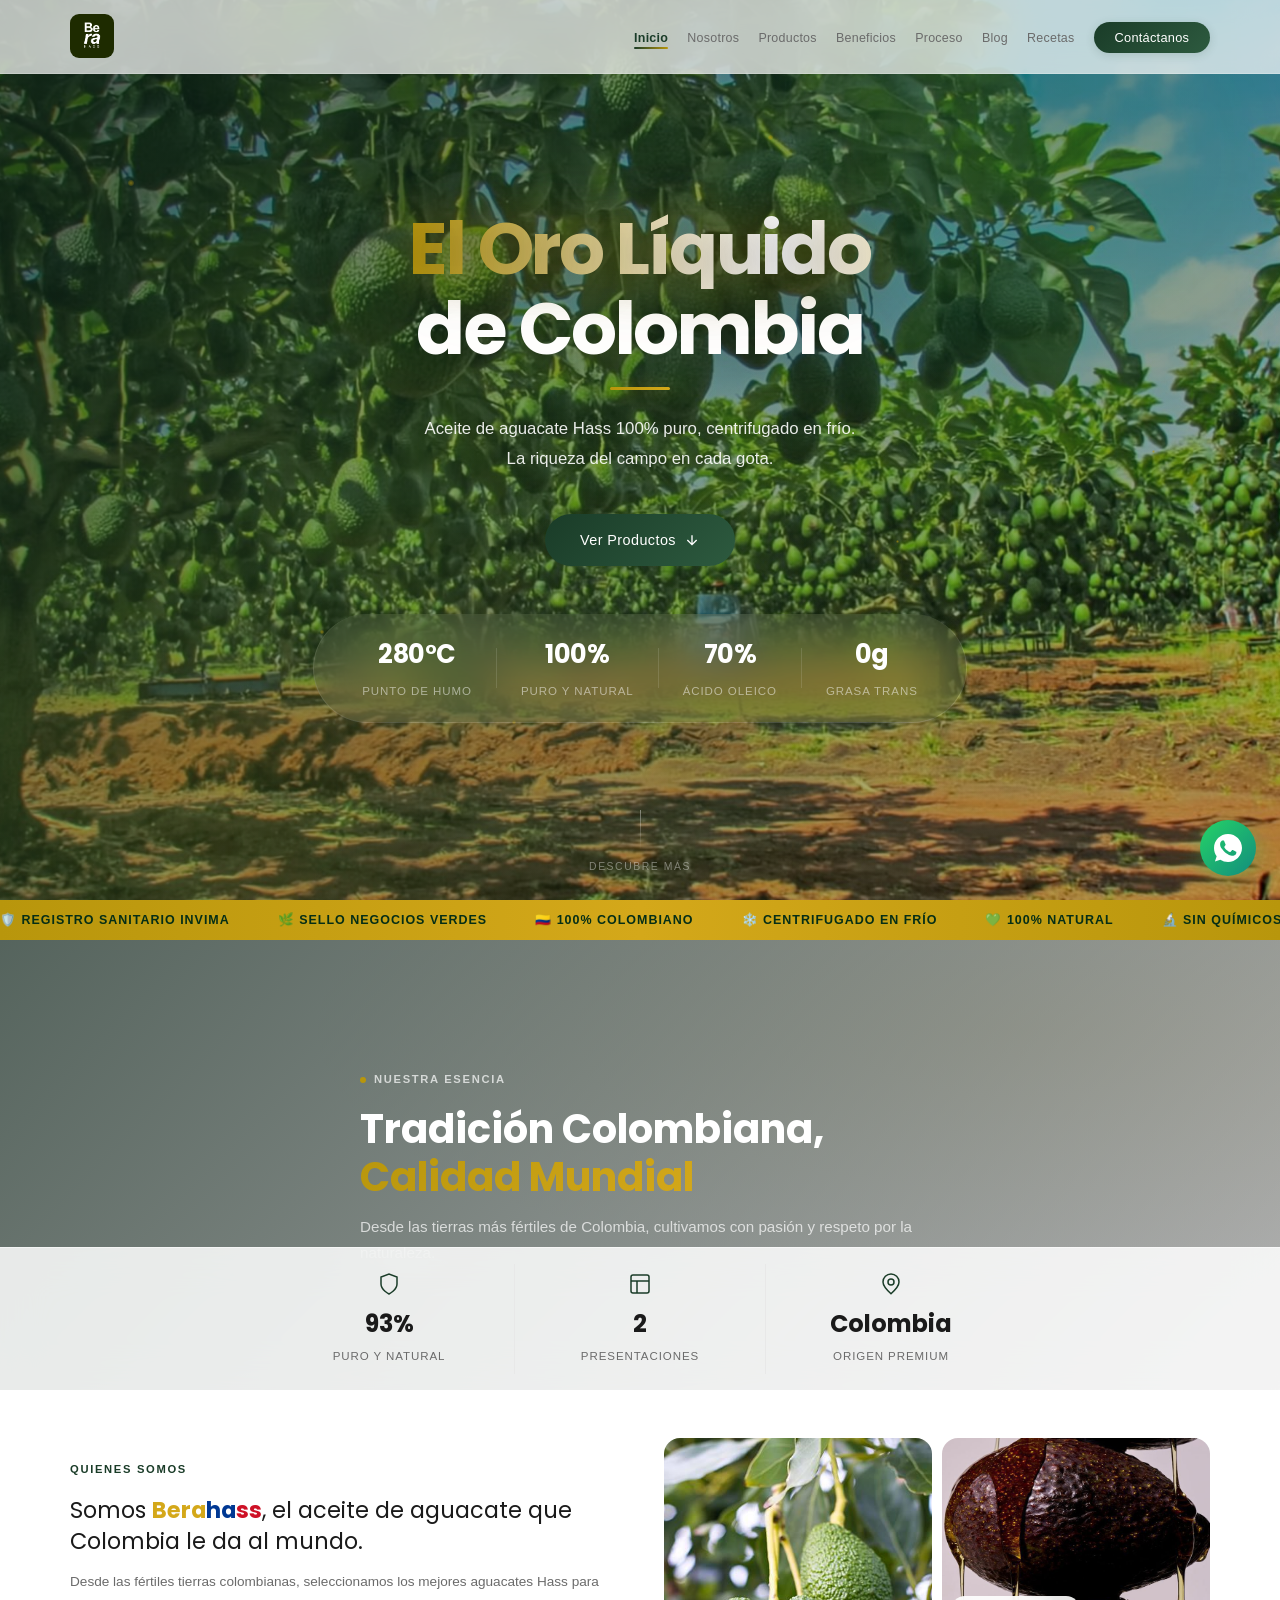
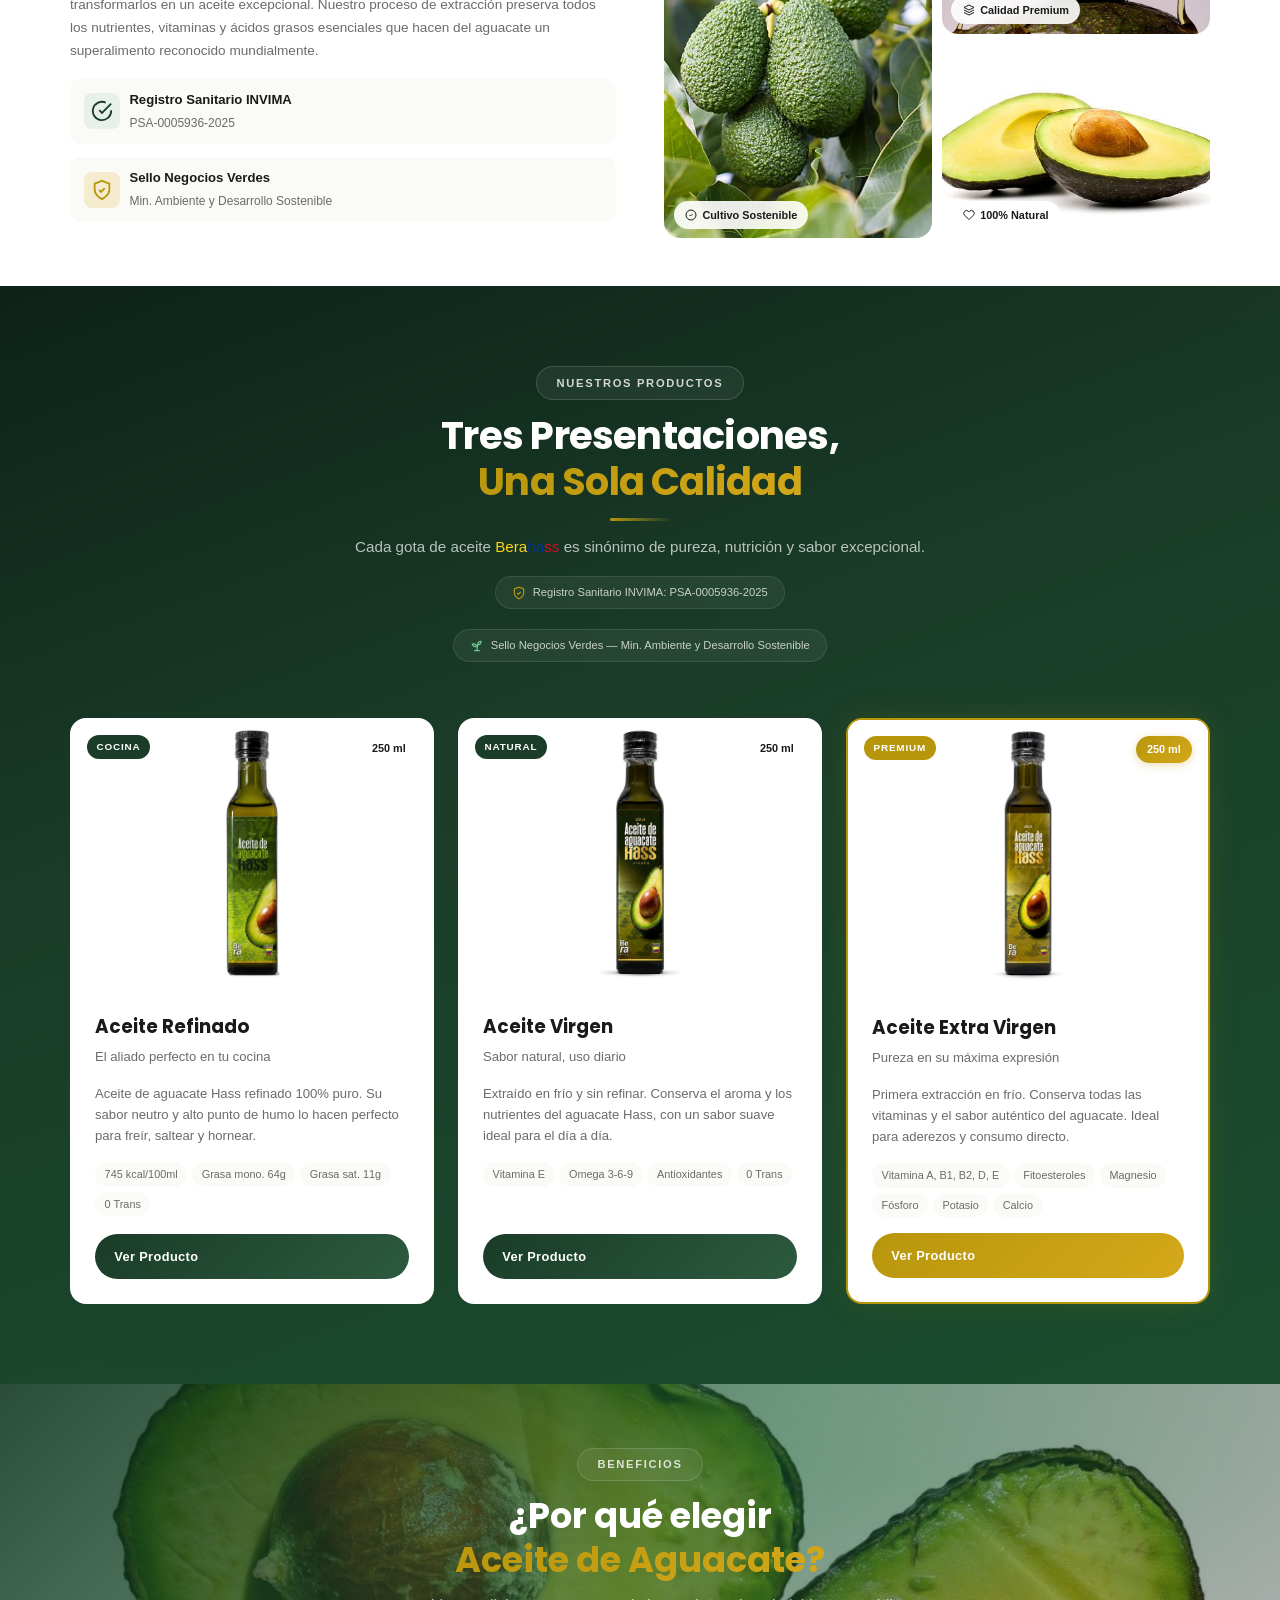
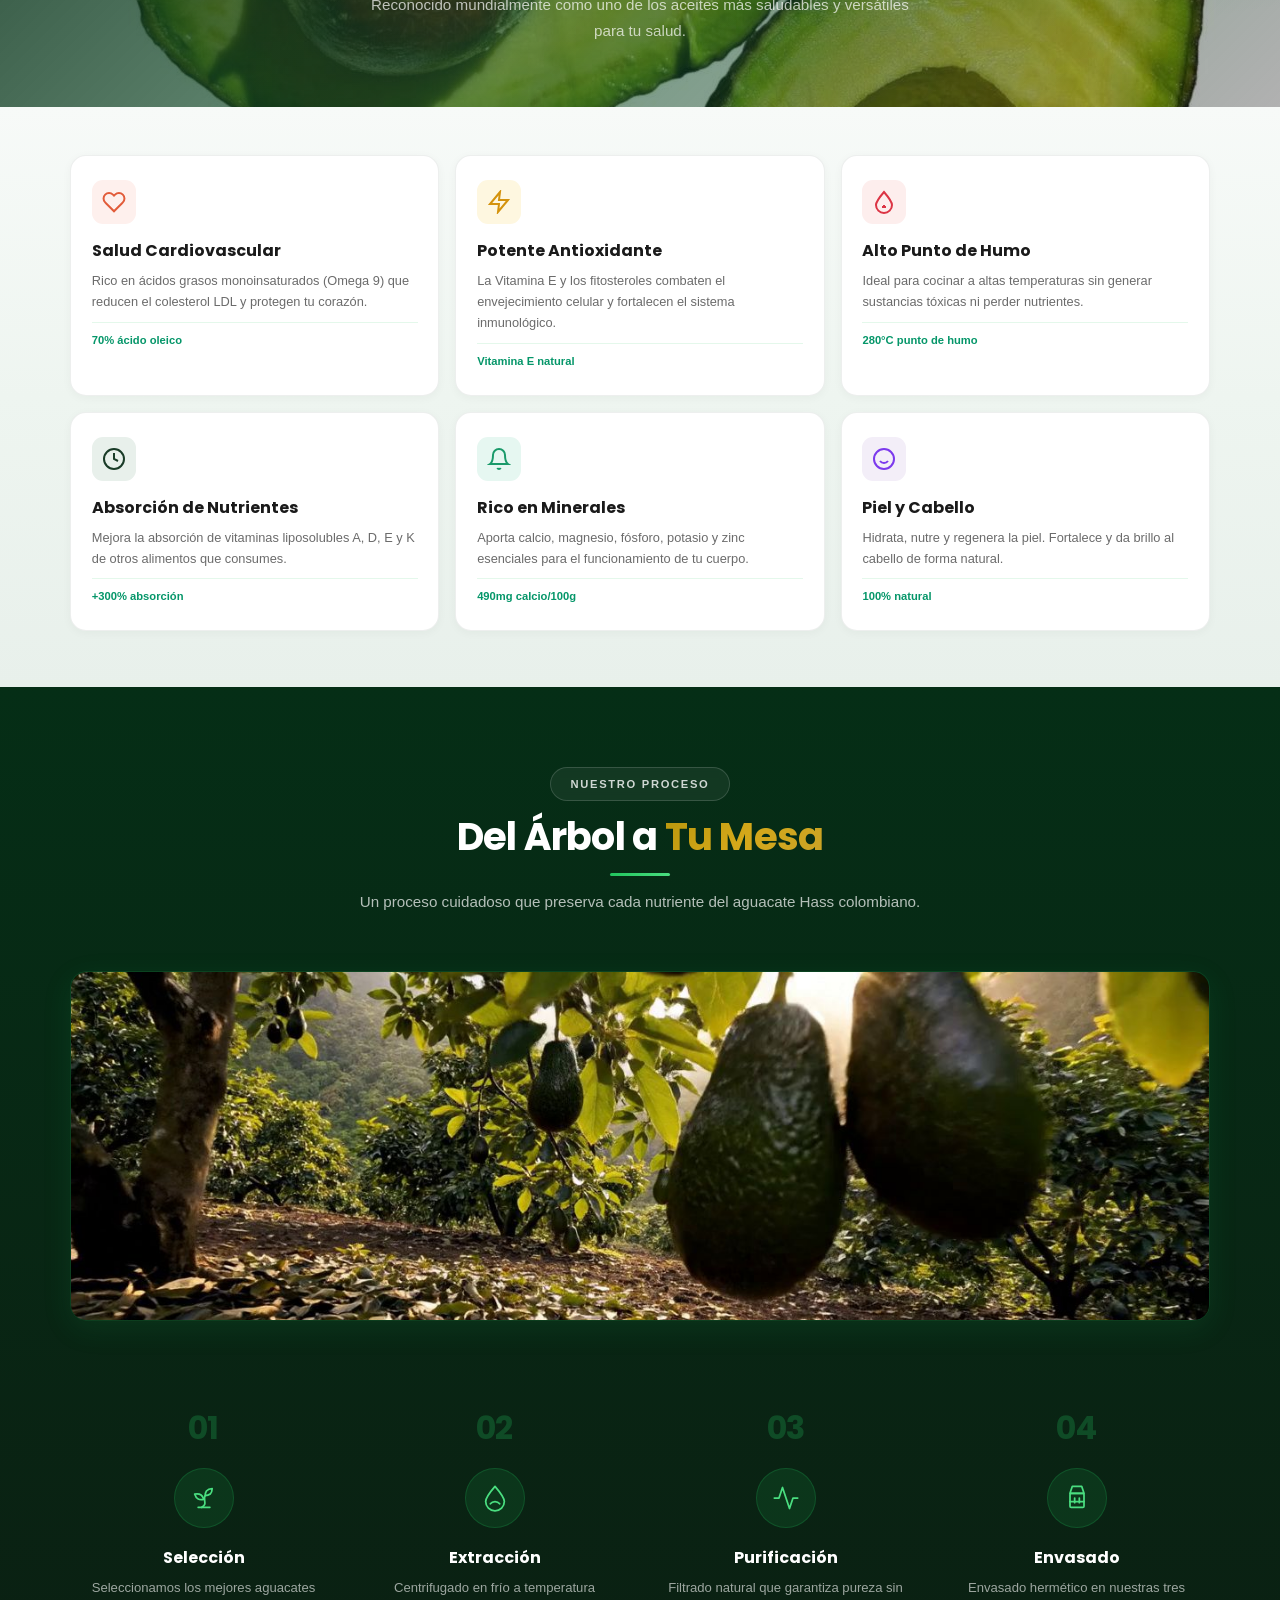
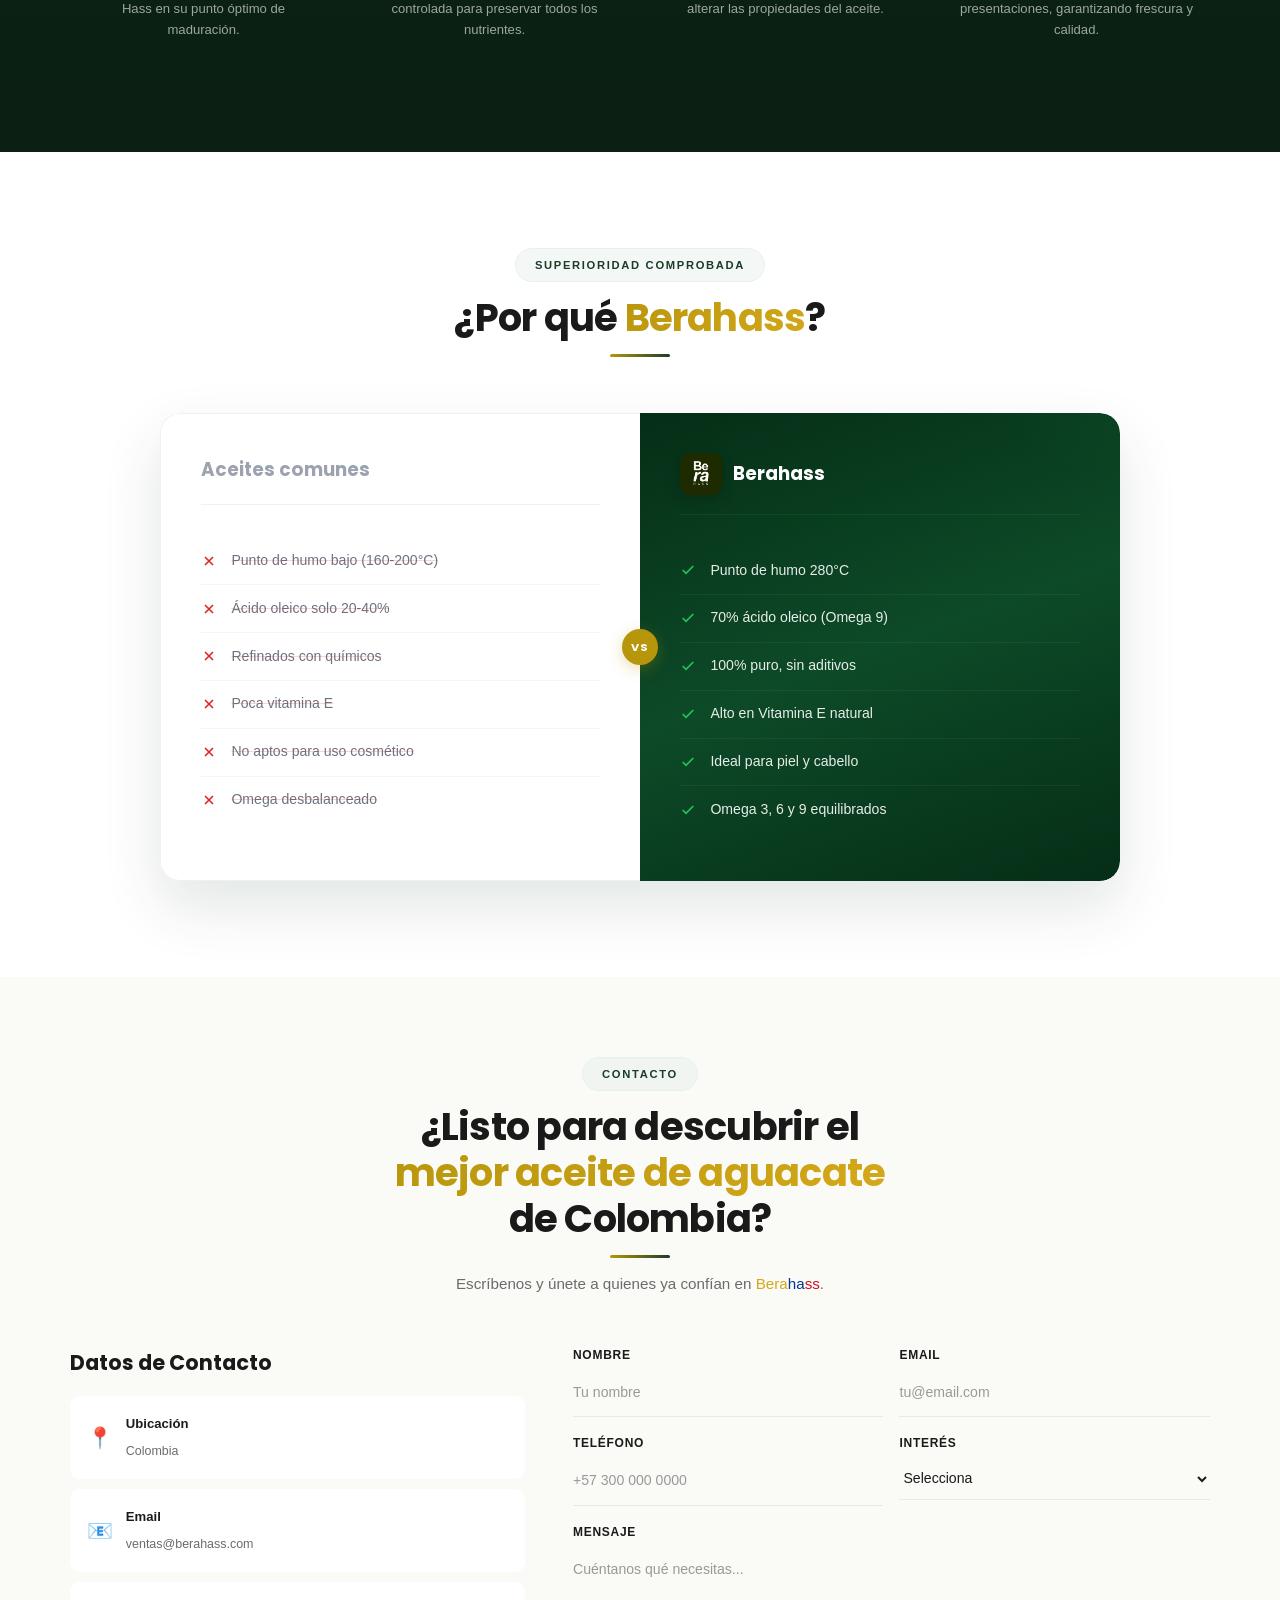
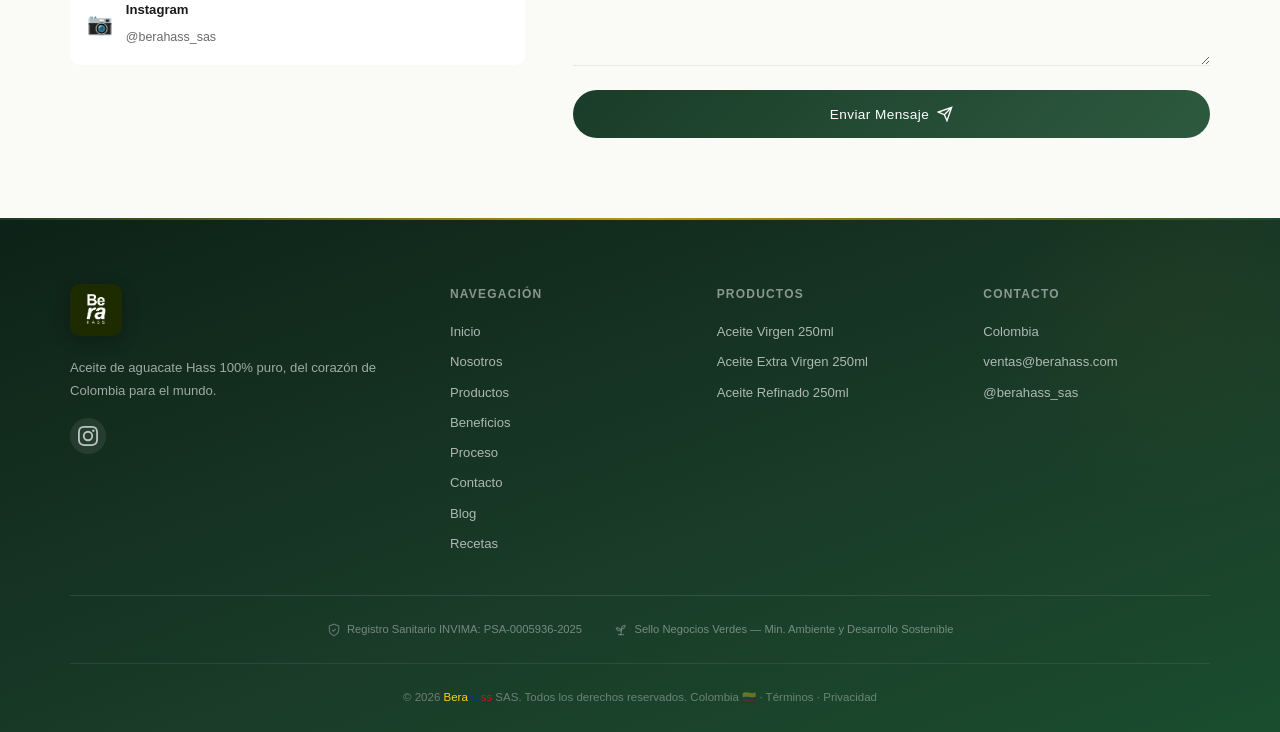
==== commit e7551a76: "Cambia "prensado en frío" por "centrifugado en frío" en todo el sitio 20 apariciones en index, blog," ====
--- a/index.html
+++ b/index.html
@@ -9,7 +9,7 @@
     <!-- Open Graph / WhatsApp / Facebook -->
     <meta property="og:type" content="website">
     <meta property="og:title" content="Berahass | Aceite de Aguacate Hass Premium">
-    <meta property="og:description" content="Aceite de aguacate Hass 100% puro, prensado en fr&iacute;o desde Colombia. Refinado, Virgen y Extra Virgen.">
+    <meta property="og:description" content="Aceite de aguacate Hass 100% puro, centrifugado en fr&iacute;o desde Colombia. Refinado, Virgen y Extra Virgen.">
     <meta property="og:image" content="https://berahass.co/hero-cultivo.jpg">
     <meta property="og:url" content="https://berahass.co/">
     <meta property="og:locale" content="es_CO">
@@ -146,7 +146,7 @@
                 <h1><span class="hero-accent">El Oro Líquido</span><br>de Colombia</h1>
                 <div class="hero-line"></div>
                 <p class="hero-subtitle">
-                    Aceite de aguacate Hass 100% puro, prensado en frío.<br>
+                    Aceite de aguacate Hass 100% puro, centrifugado en frío.<br>
                     La riqueza del campo en cada gota.
                 </p>
                 <div class="hero-buttons">
@@ -191,13 +191,13 @@
             <span class="ticker-item">🛡️ Registro Sanitario INVIMA</span>
             <span class="ticker-item">🌿 Sello Negocios Verdes</span>
             <span class="ticker-item">🇨🇴 100% Colombiano</span>
-            <span class="ticker-item">❄️ Prensado en Frío</span>
+            <span class="ticker-item">❄️ Centrifugado en Frío</span>
             <span class="ticker-item">💚 100% Natural</span>
             <span class="ticker-item">🔬 Sin Químicos ni Aditivos</span>
             <span class="ticker-item">🛡️ Registro Sanitario INVIMA</span>
             <span class="ticker-item">🌿 Sello Negocios Verdes</span>
             <span class="ticker-item">🇨🇴 100% Colombiano</span>
-            <span class="ticker-item">❄️ Prensado en Frío</span>
+            <span class="ticker-item">❄️ Centrifugado en Frío</span>
             <span class="ticker-item">💚 100% Natural</span>
             <span class="ticker-item">🔬 Sin Químicos ni Aditivos</span>
         </div>
@@ -492,7 +492,7 @@
                         </svg>
                     </div>
                     <h3>Extracción</h3>
-                    <p>Prensado en frío a temperatura controlada para preservar todos los nutrientes.</p>
+                    <p>Centrifugado en frío a temperatura controlada para preservar todos los nutrientes.</p>
                     <div class="p-connector"></div>
                 </div>
                 <div class="p-step">
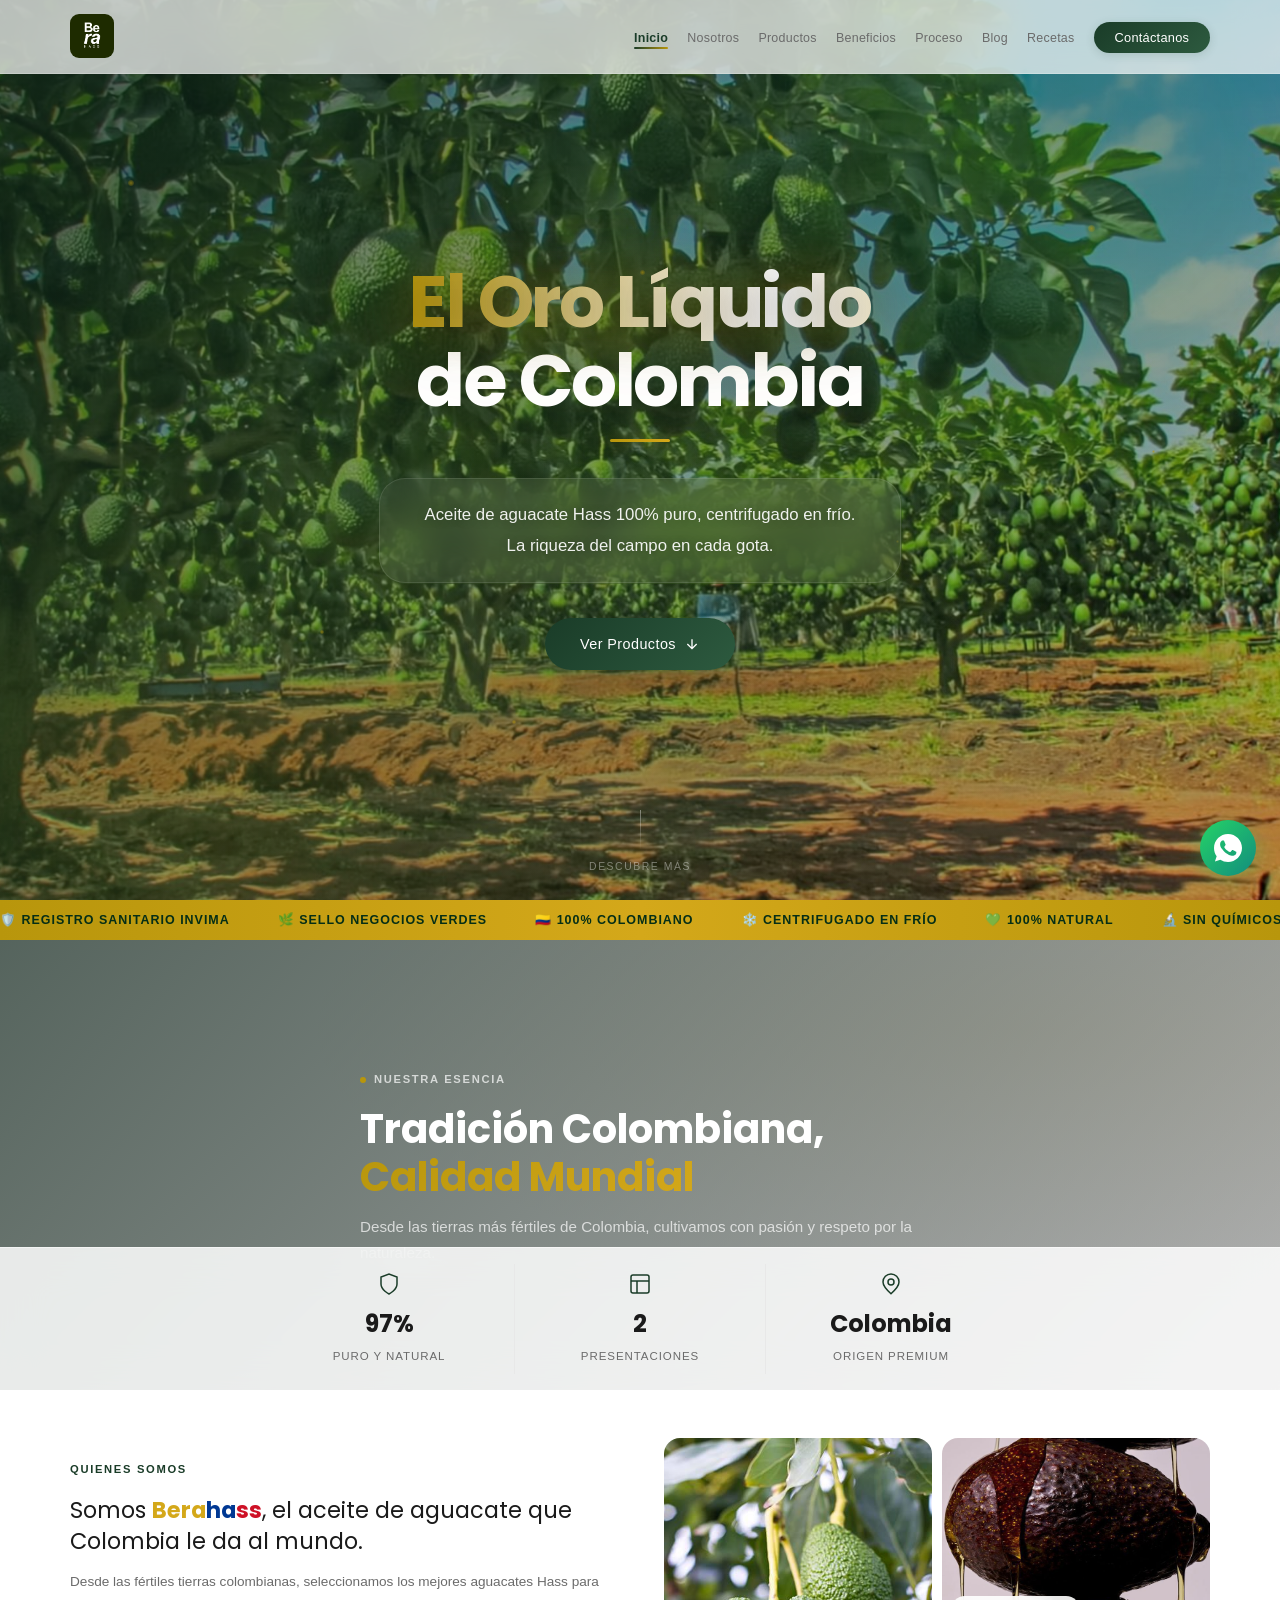
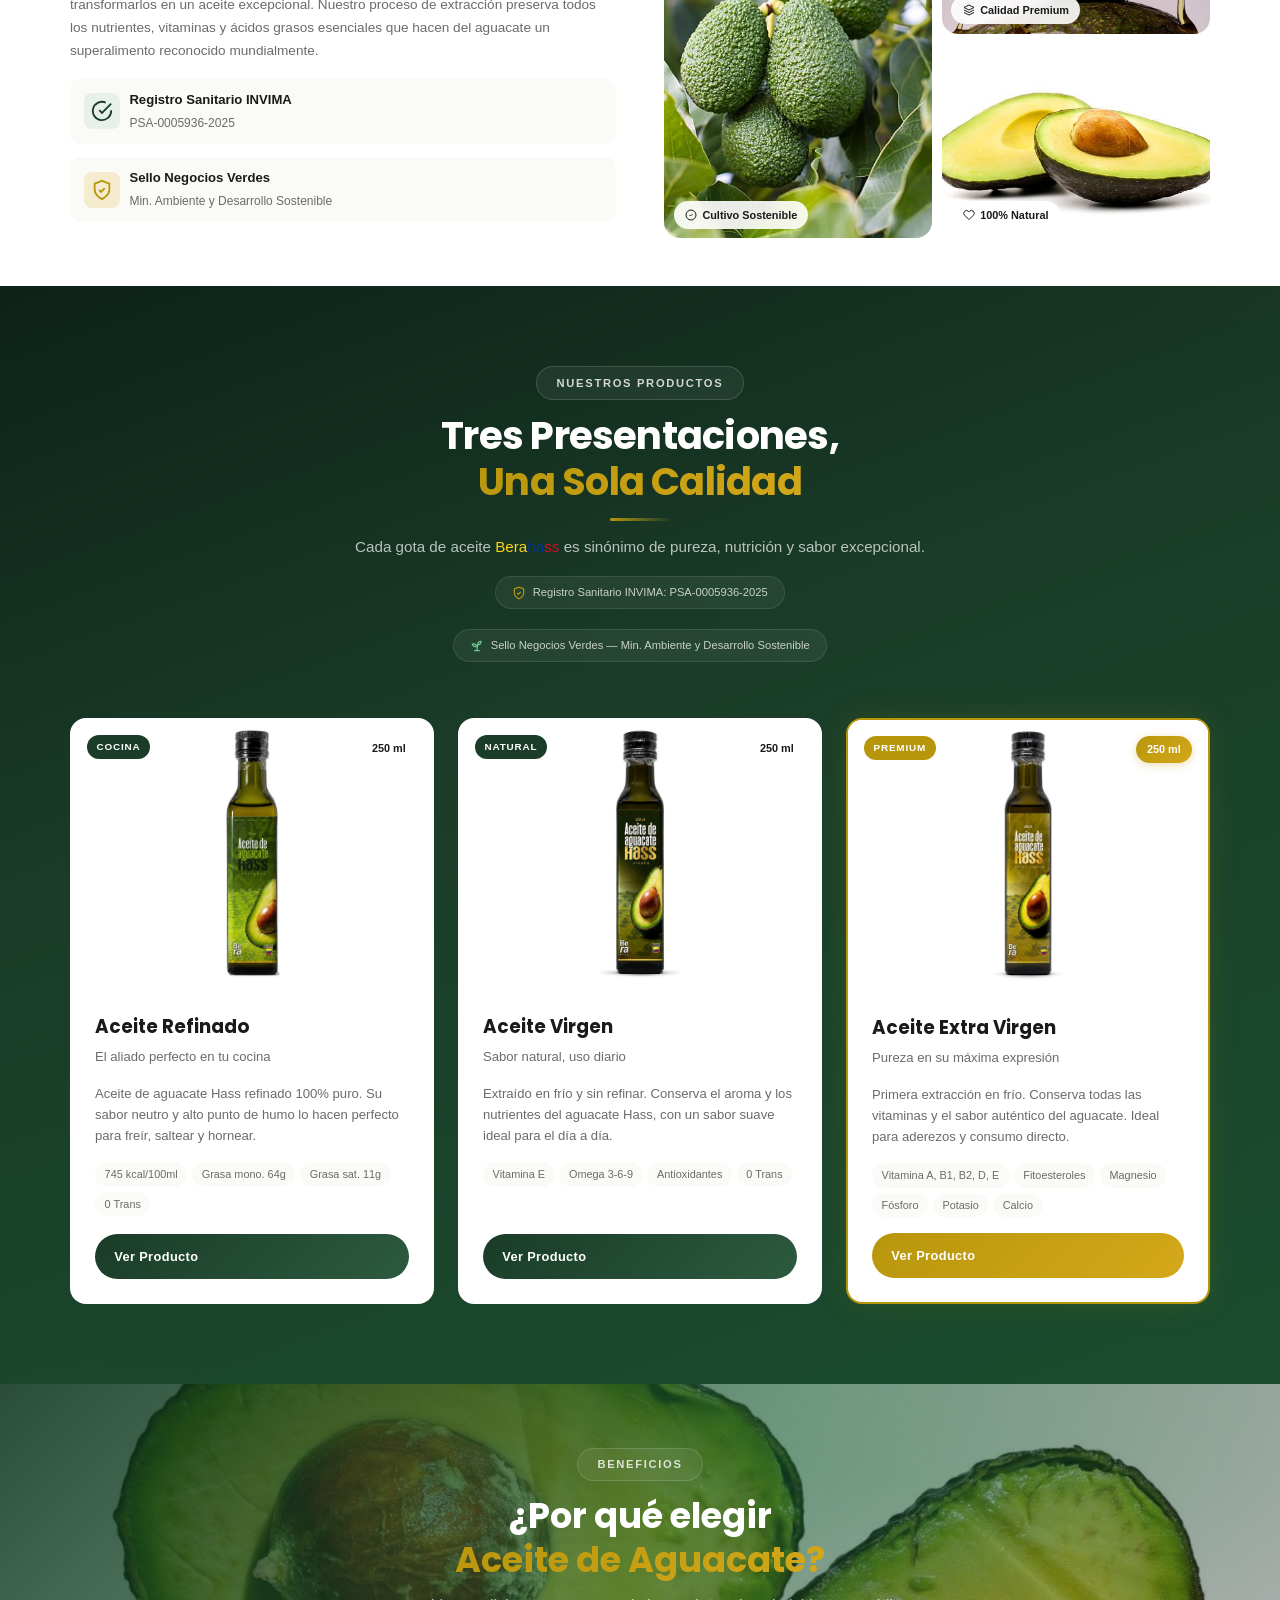
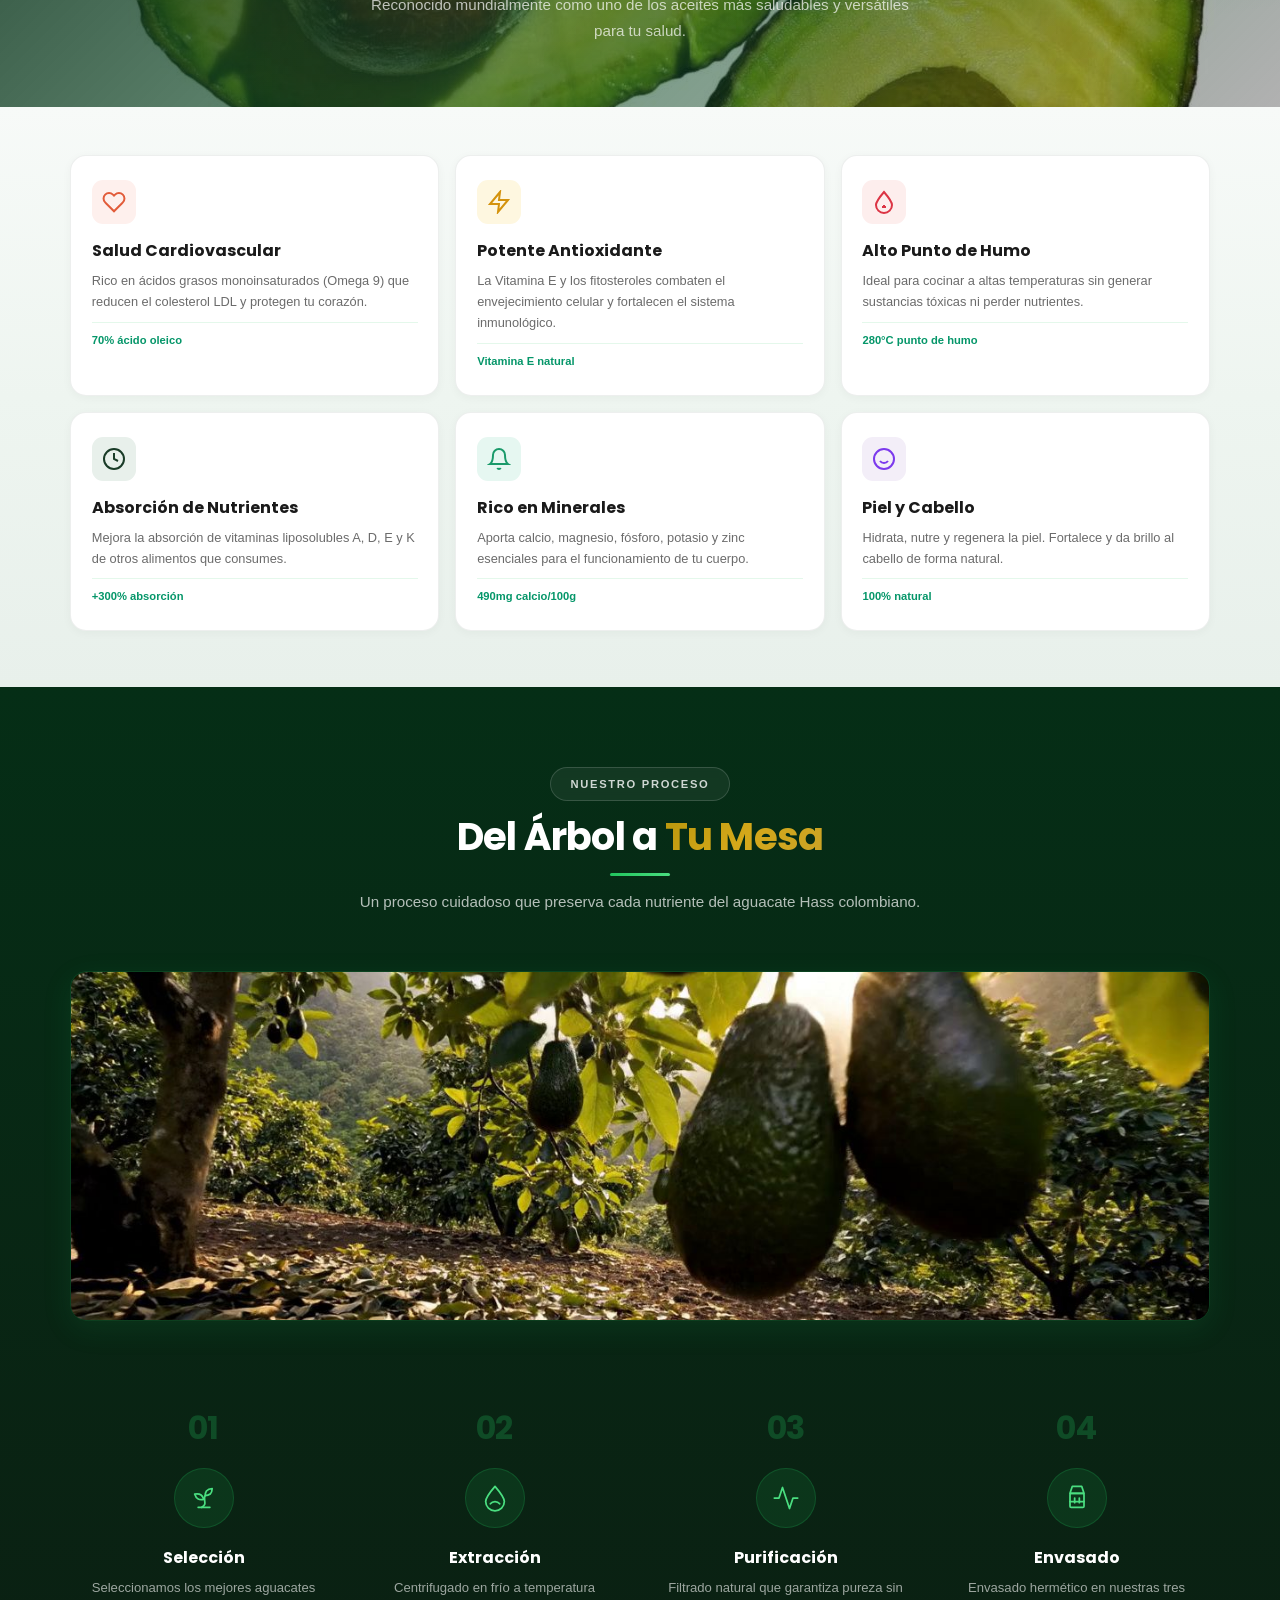
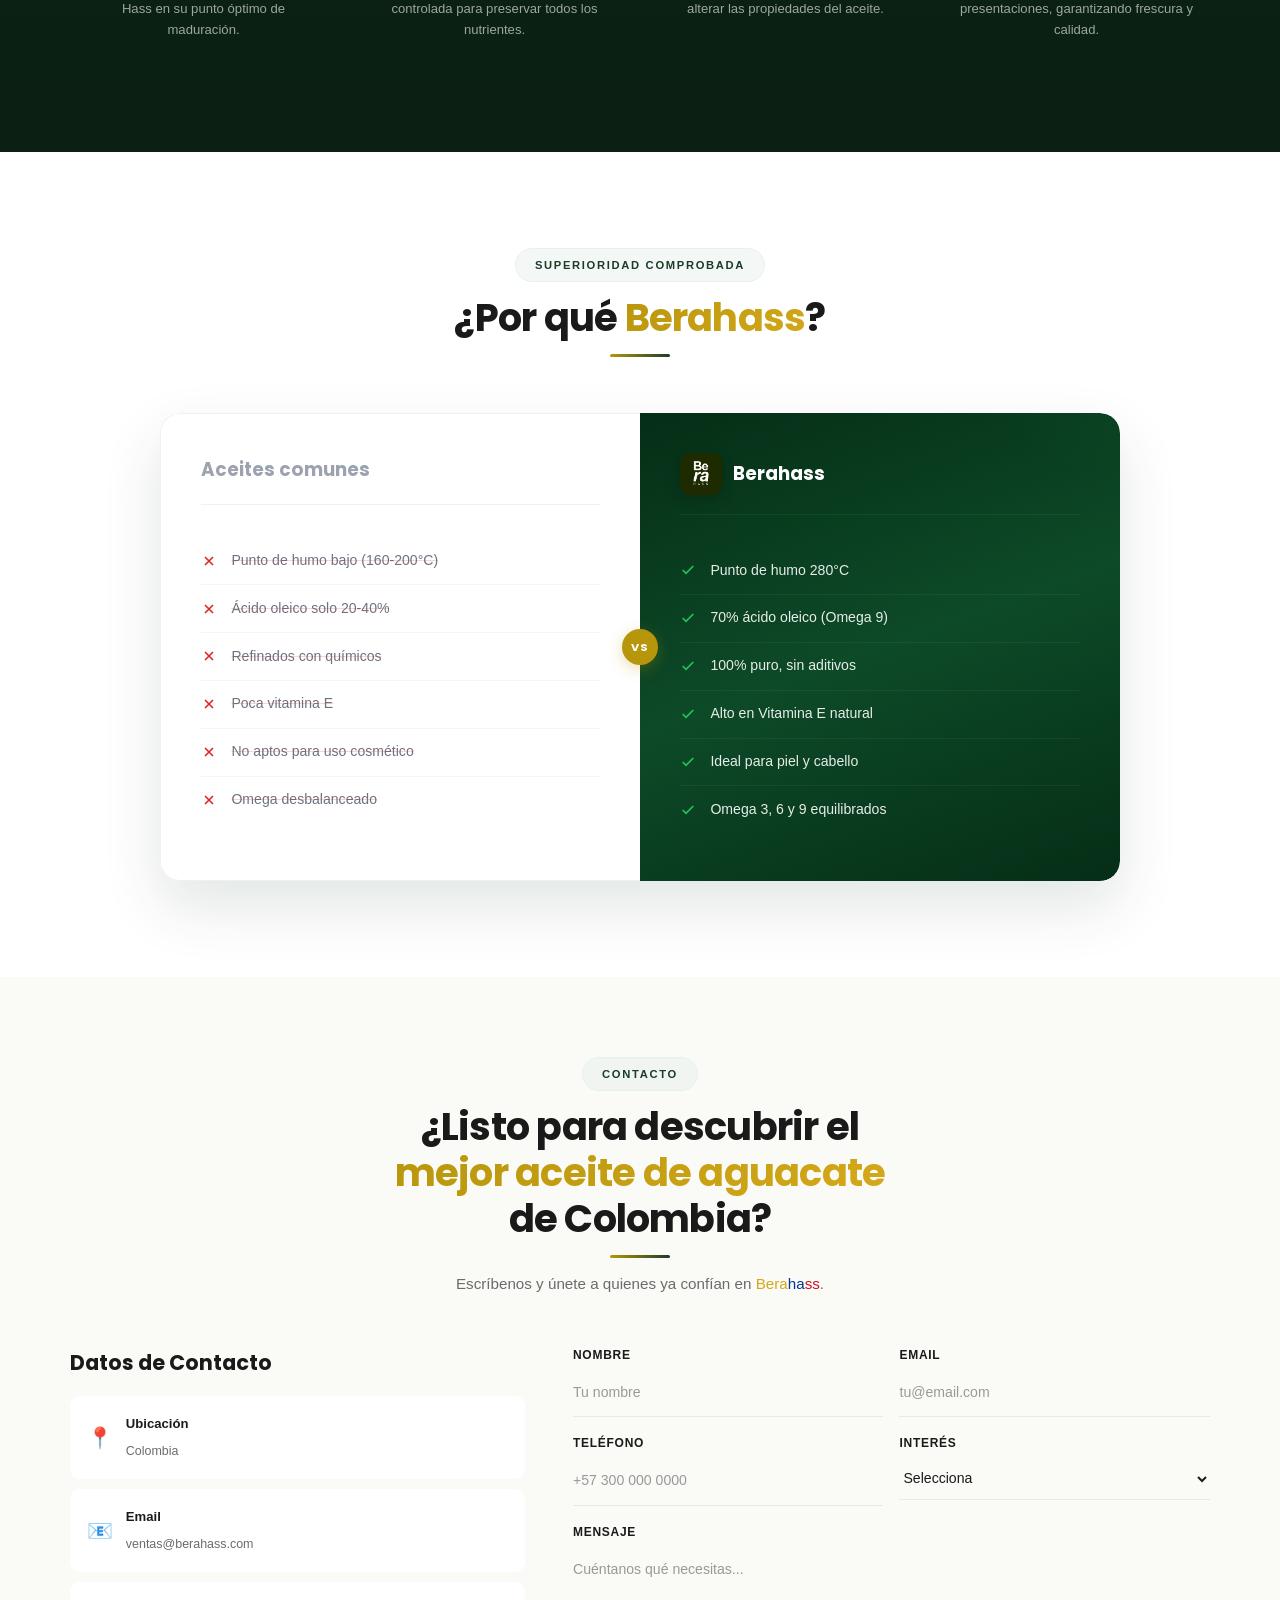
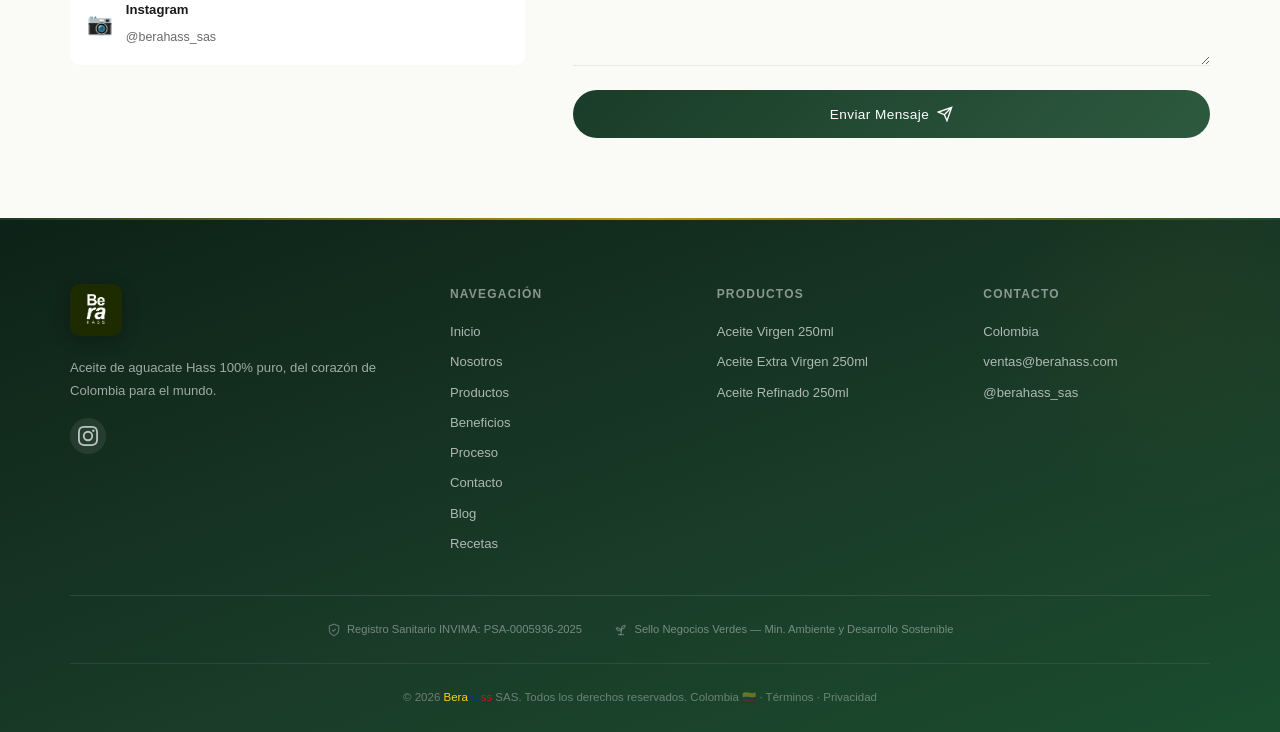
==== commit 072bdb3a: "Reemplaza la barra de datos del hero por la frase de marca Quita el bloque de estadísticas (280°C / " ====
--- a/index.html
+++ b/index.html
@@ -145,37 +145,16 @@
             <div class="hero-text">
                 <h1><span class="hero-accent">El Oro Líquido</span><br>de Colombia</h1>
                 <div class="hero-line"></div>
-                <p class="hero-subtitle">
-                    Aceite de aguacate Hass 100% puro, centrifugado en frío.<br>
-                    La riqueza del campo en cada gota.
-                </p>
-                <div class="hero-buttons">
-                    <a href="#productos" class="btn btn-gold btn-lg">
-                        <span>Ver Productos</span>
-                        <svg width="16" height="16" viewBox="0 0 24 24" fill="none" stroke="currentColor" stroke-width="2"><path d="M12 5v14M5 12l7 7 7-7"/></svg>
-                    </a>
-                </div>
-            </div>
-            <div class="hero-stats">
-                <div class="hero-stat">
-                    <strong class="counter-num">280°C</strong>
-                    <span>Punto de humo</span>
-                </div>
-                <div class="hero-stat-divider"></div>
-                <div class="hero-stat">
-                    <strong class="counter-num">100%</strong>
-                    <span>Puro y natural</span>
-                </div>
-                <div class="hero-stat-divider"></div>
-                <div class="hero-stat">
-                    <strong class="counter-num">70%</strong>
-                    <span>Ácido oleico</span>
-                </div>
-                <div class="hero-stat-divider"></div>
-                <div class="hero-stat">
-                    <strong class="counter-num">0g</strong>
-                    <span>Grasa trans</span>
-                </div>
+            </div>
+            <p class="hero-claim">
+                Aceite de aguacate Hass 100% puro, centrifugado en frío.<br>
+                La riqueza del campo en cada gota.
+            </p>
+            <div class="hero-buttons">
+                <a href="#productos" class="btn btn-gold btn-lg">
+                    <span>Ver Productos</span>
+                    <svg width="16" height="16" viewBox="0 0 24 24" fill="none" stroke="currentColor" stroke-width="2"><path d="M12 5v14M5 12l7 7 7-7"/></svg>
+                </a>
             </div>
         </div>
         <!-- Scroll indicator -->
--- a/styles.css
+++ b/styles.css
@@ -359,8 +359,14 @@
     text-align: center;
     gap: 3rem;
 }
+.hero-center {
+    gap: 2.2rem;
+}
 .hero-center .hero-text {
     max-width: 720px;
+}
+.hero-center .hero-line {
+    margin-bottom: 0;
 }
 .hero-center .hero-subtitle {
     max-width: 520px;
@@ -370,15 +376,13 @@
 .hero-center .hero-buttons {
     justify-content: center;
 }
-.hero-center .hero-stats {
+.hero-center .hero-claim {
     background: rgba(255,255,255,0.06);
     backdrop-filter: blur(20px);
     border: 1px solid rgba(255,255,255,0.1);
-    border-radius: 100px;
-    padding: 1.2rem 3rem;
+    border-radius: 26px;
+    padding: 1.3rem 2.8rem;
     margin-top: 0;
-    border-top: none;
-    animation: heroTitleIn 1s cubic-bezier(0.4, 0, 0.2, 1) 1s both;
 }
 .hero-left { max-width: 640px; }
 .hero-text h1 {
@@ -572,35 +576,18 @@
     transform: translateY(-3px) scale(1.03);
 }
 
-/* Hero Stats */
-.hero-stats {
-    display: flex;
-    align-items: center;
-    gap: 1.5rem;
-    margin-top: 3rem;
-    padding-top: 2rem;
-    border-top: 1px solid rgba(255,255,255,0.1);
+/* Hero Claim */
+.hero-claim {
+    max-width: 640px;
+    margin: 0;
+    font-size: 1.05rem;
+    font-weight: 300;
+    line-height: 1.85;
+    color: rgba(255,255,255,0.92);
+    text-align: center;
+    text-wrap: balance;
+    text-shadow: 0 1px 10px rgba(0,0,0,0.25);
     animation: heroTitleIn 1s cubic-bezier(0.4, 0, 0.2, 1) 0.9s both;
-}
-.hero-stat strong {
-    display: block;
-    font-family: var(--font-display);
-    font-size: 1.6rem;
-    font-weight: 700;
-    color: #fff;
-    letter-spacing: -0.02em;
-}
-.hero-stat span {
-    font-size: 0.72rem;
-    color: rgba(255,255,255,0.5);
-    text-transform: uppercase;
-    letter-spacing: 0.08em;
-    font-weight: 500;
-}
-.hero-stat-divider {
-    width: 1px;
-    height: 40px;
-    background: rgba(255,255,255,0.12);
 }
 
 /* Glow Orbs */
@@ -1857,9 +1844,8 @@
     .hero-split { padding: 6rem 0 4rem; }
     .hero-text h1 { font-size: 2.5rem; }
     .hero-center { padding: 7rem 0 4rem; gap: 2rem; min-height: auto; }
-    .hero-center .hero-stats { border-radius: 16px; padding: 1rem 1.5rem; }
-    .hero-stats { gap: 1rem; margin-top: 2rem; padding-top: 1.5rem; }
-    .hero-stat strong { font-size: 1.3rem; }
+    .hero-center .hero-claim { border-radius: 20px; padding: 1.1rem 1.8rem; }
+    .hero-claim { font-size: 1rem; }
     .hero-glow { display: none; }
     .section-header h2 { font-size: 1.8rem; }
     .contact-layout { grid-template-columns: 1fr; gap: 2rem; }
@@ -1883,17 +1869,12 @@
     .hero-subtitle { font-size: 0.88rem; margin-bottom: 1.8rem; max-width: 100%; }
     .hero-line { width: 40px; margin-bottom: 1rem; }
     .hero-center { padding: 6rem 0 3rem; min-height: auto; gap: 1.5rem; }
-    .hero-center .hero-stats {
-        border-radius: 100px;
-        padding: 0.8rem 1rem;
-        display: flex;
-        gap: 0.6rem;
+    .hero-center .hero-claim {
+        border-radius: 18px;
+        padding: 0.95rem 1.2rem;
         width: 100%;
-        justify-content: center;
     }
-    .hero-stat strong { font-size: 0.95rem; }
-    .hero-stat span { font-size: 0.58rem; }
-    .hero-stat-divider { height: 28px; }
+    .hero-claim { font-size: 0.88rem; line-height: 1.75; }
     .hero-scroll { display: none; }
     .hero-buttons { width: 100%; }
     .hero-buttons .btn-gold {
--- a/styles.css
+++ b/styles.css
@@ -359,8 +359,14 @@
     text-align: center;
     gap: 3rem;
 }
+.hero-center {
+    gap: 2.2rem;
+}
 .hero-center .hero-text {
     max-width: 720px;
+}
+.hero-center .hero-line {
+    margin-bottom: 0;
 }
 .hero-center .hero-subtitle {
     max-width: 520px;
@@ -370,15 +376,13 @@
 .hero-center .hero-buttons {
     justify-content: center;
 }
-.hero-center .hero-stats {
+.hero-center .hero-claim {
     background: rgba(255,255,255,0.06);
     backdrop-filter: blur(20px);
     border: 1px solid rgba(255,255,255,0.1);
-    border-radius: 100px;
-    padding: 1.2rem 3rem;
+    border-radius: 26px;
+    padding: 1.3rem 2.8rem;
     margin-top: 0;
-    border-top: none;
-    animation: heroTitleIn 1s cubic-bezier(0.4, 0, 0.2, 1) 1s both;
 }
 .hero-left { max-width: 640px; }
 .hero-text h1 {
@@ -572,35 +576,18 @@
     transform: translateY(-3px) scale(1.03);
 }
 
-/* Hero Stats */
-.hero-stats {
-    display: flex;
-    align-items: center;
-    gap: 1.5rem;
-    margin-top: 3rem;
-    padding-top: 2rem;
-    border-top: 1px solid rgba(255,255,255,0.1);
+/* Hero Claim */
+.hero-claim {
+    max-width: 640px;
+    margin: 0;
+    font-size: 1.05rem;
+    font-weight: 300;
+    line-height: 1.85;
+    color: rgba(255,255,255,0.92);
+    text-align: center;
+    text-wrap: balance;
+    text-shadow: 0 1px 10px rgba(0,0,0,0.25);
     animation: heroTitleIn 1s cubic-bezier(0.4, 0, 0.2, 1) 0.9s both;
-}
-.hero-stat strong {
-    display: block;
-    font-family: var(--font-display);
-    font-size: 1.6rem;
-    font-weight: 700;
-    color: #fff;
-    letter-spacing: -0.02em;
-}
-.hero-stat span {
-    font-size: 0.72rem;
-    color: rgba(255,255,255,0.5);
-    text-transform: uppercase;
-    letter-spacing: 0.08em;
-    font-weight: 500;
-}
-.hero-stat-divider {
-    width: 1px;
-    height: 40px;
-    background: rgba(255,255,255,0.12);
 }
 
 /* Glow Orbs */
@@ -1857,9 +1844,8 @@
     .hero-split { padding: 6rem 0 4rem; }
     .hero-text h1 { font-size: 2.5rem; }
     .hero-center { padding: 7rem 0 4rem; gap: 2rem; min-height: auto; }
-    .hero-center .hero-stats { border-radius: 16px; padding: 1rem 1.5rem; }
-    .hero-stats { gap: 1rem; margin-top: 2rem; padding-top: 1.5rem; }
-    .hero-stat strong { font-size: 1.3rem; }
+    .hero-center .hero-claim { border-radius: 20px; padding: 1.1rem 1.8rem; }
+    .hero-claim { font-size: 1rem; }
     .hero-glow { display: none; }
     .section-header h2 { font-size: 1.8rem; }
     .contact-layout { grid-template-columns: 1fr; gap: 2rem; }
@@ -1883,17 +1869,12 @@
     .hero-subtitle { font-size: 0.88rem; margin-bottom: 1.8rem; max-width: 100%; }
     .hero-line { width: 40px; margin-bottom: 1rem; }
     .hero-center { padding: 6rem 0 3rem; min-height: auto; gap: 1.5rem; }
-    .hero-center .hero-stats {
-        border-radius: 100px;
-        padding: 0.8rem 1rem;
-        display: flex;
-        gap: 0.6rem;
+    .hero-center .hero-claim {
+        border-radius: 18px;
+        padding: 0.95rem 1.2rem;
         width: 100%;
-        justify-content: center;
     }
-    .hero-stat strong { font-size: 0.95rem; }
-    .hero-stat span { font-size: 0.58rem; }
-    .hero-stat-divider { height: 28px; }
+    .hero-claim { font-size: 0.88rem; line-height: 1.75; }
     .hero-scroll { display: none; }
     .hero-buttons { width: 100%; }
     .hero-buttons .btn-gold {
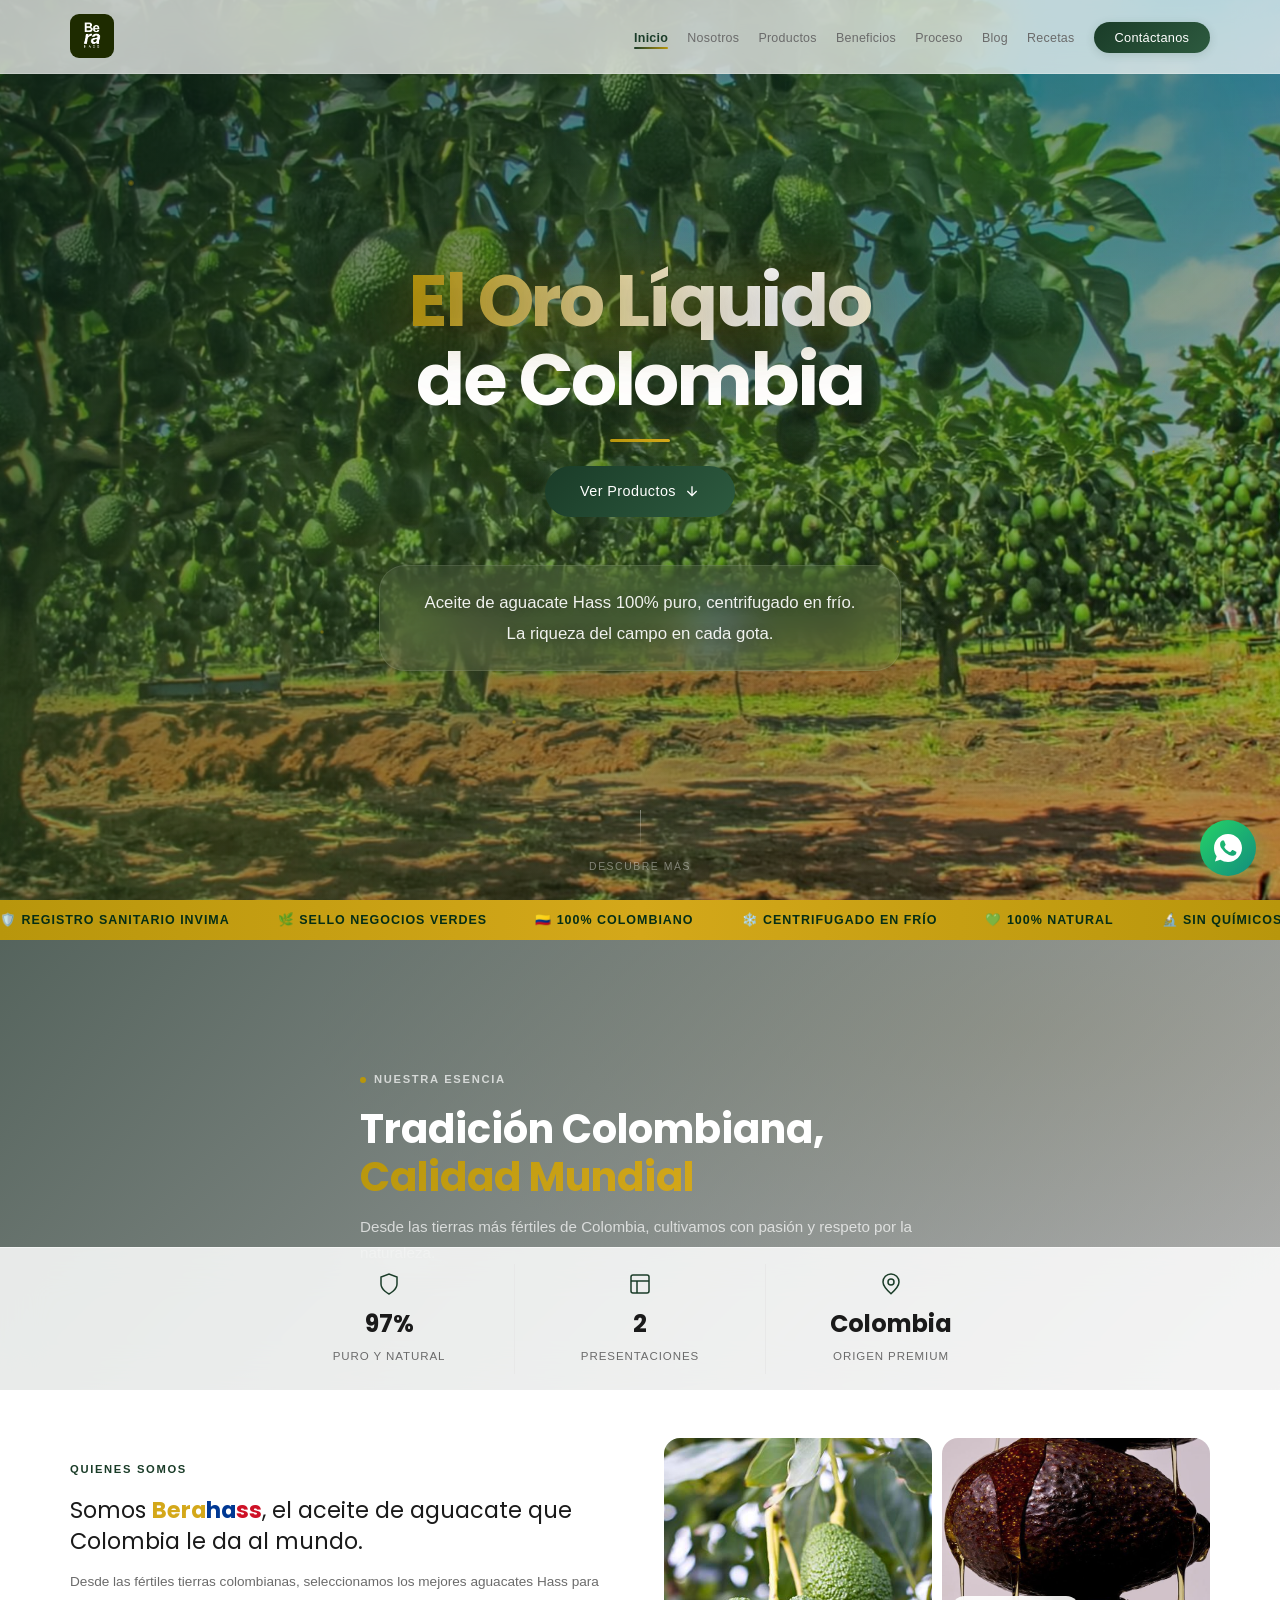
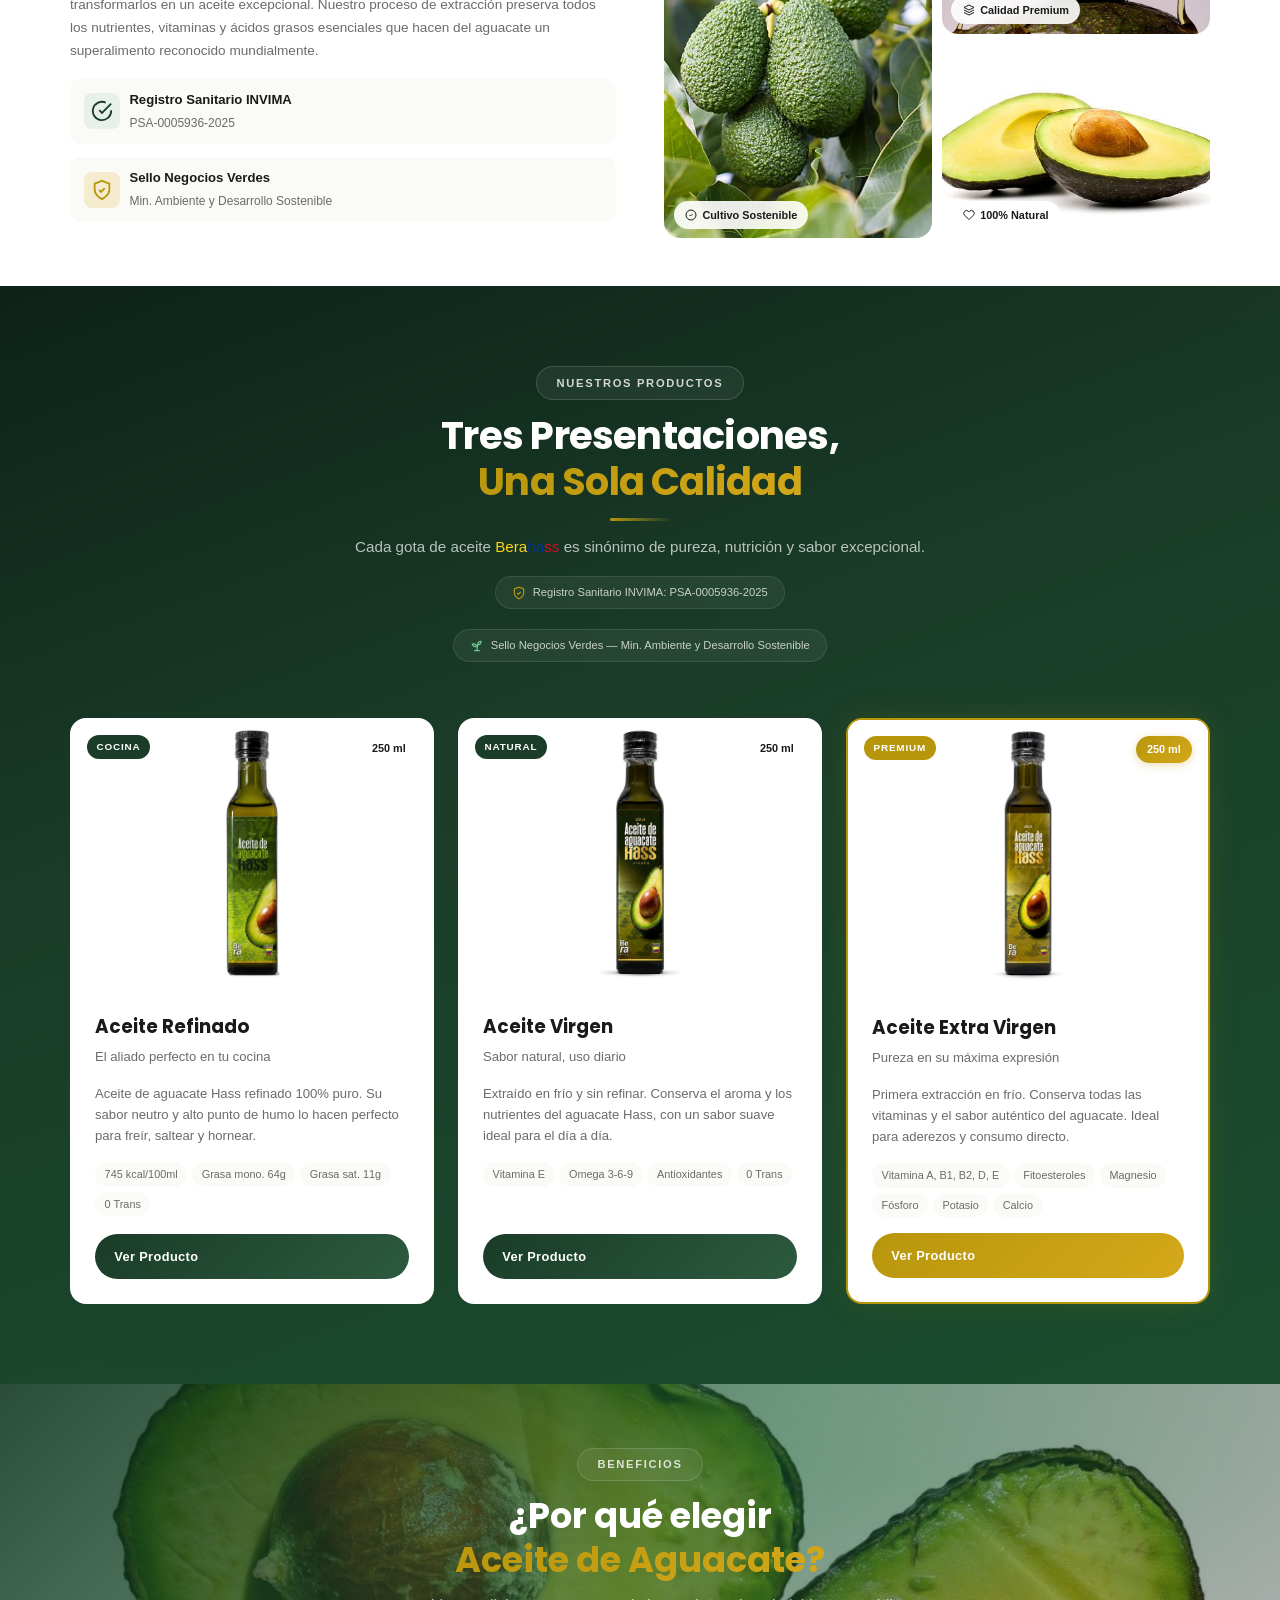
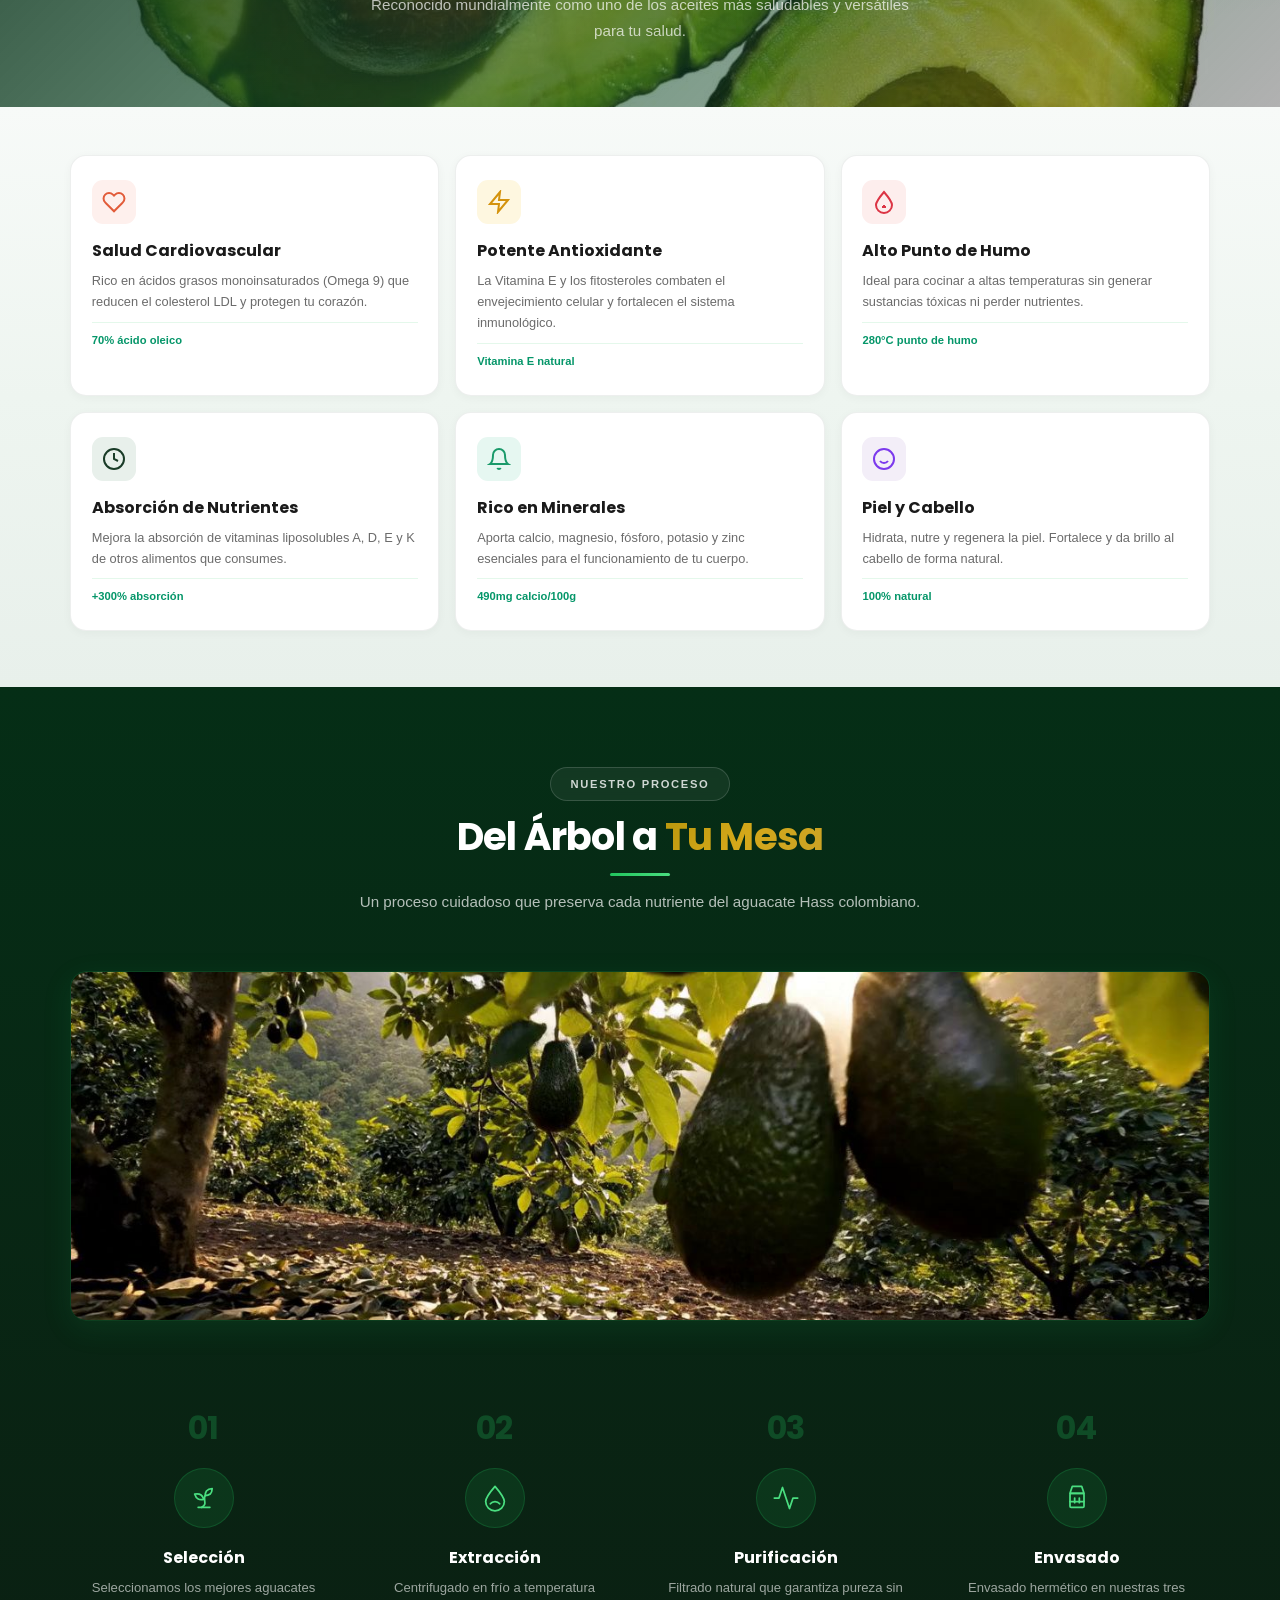
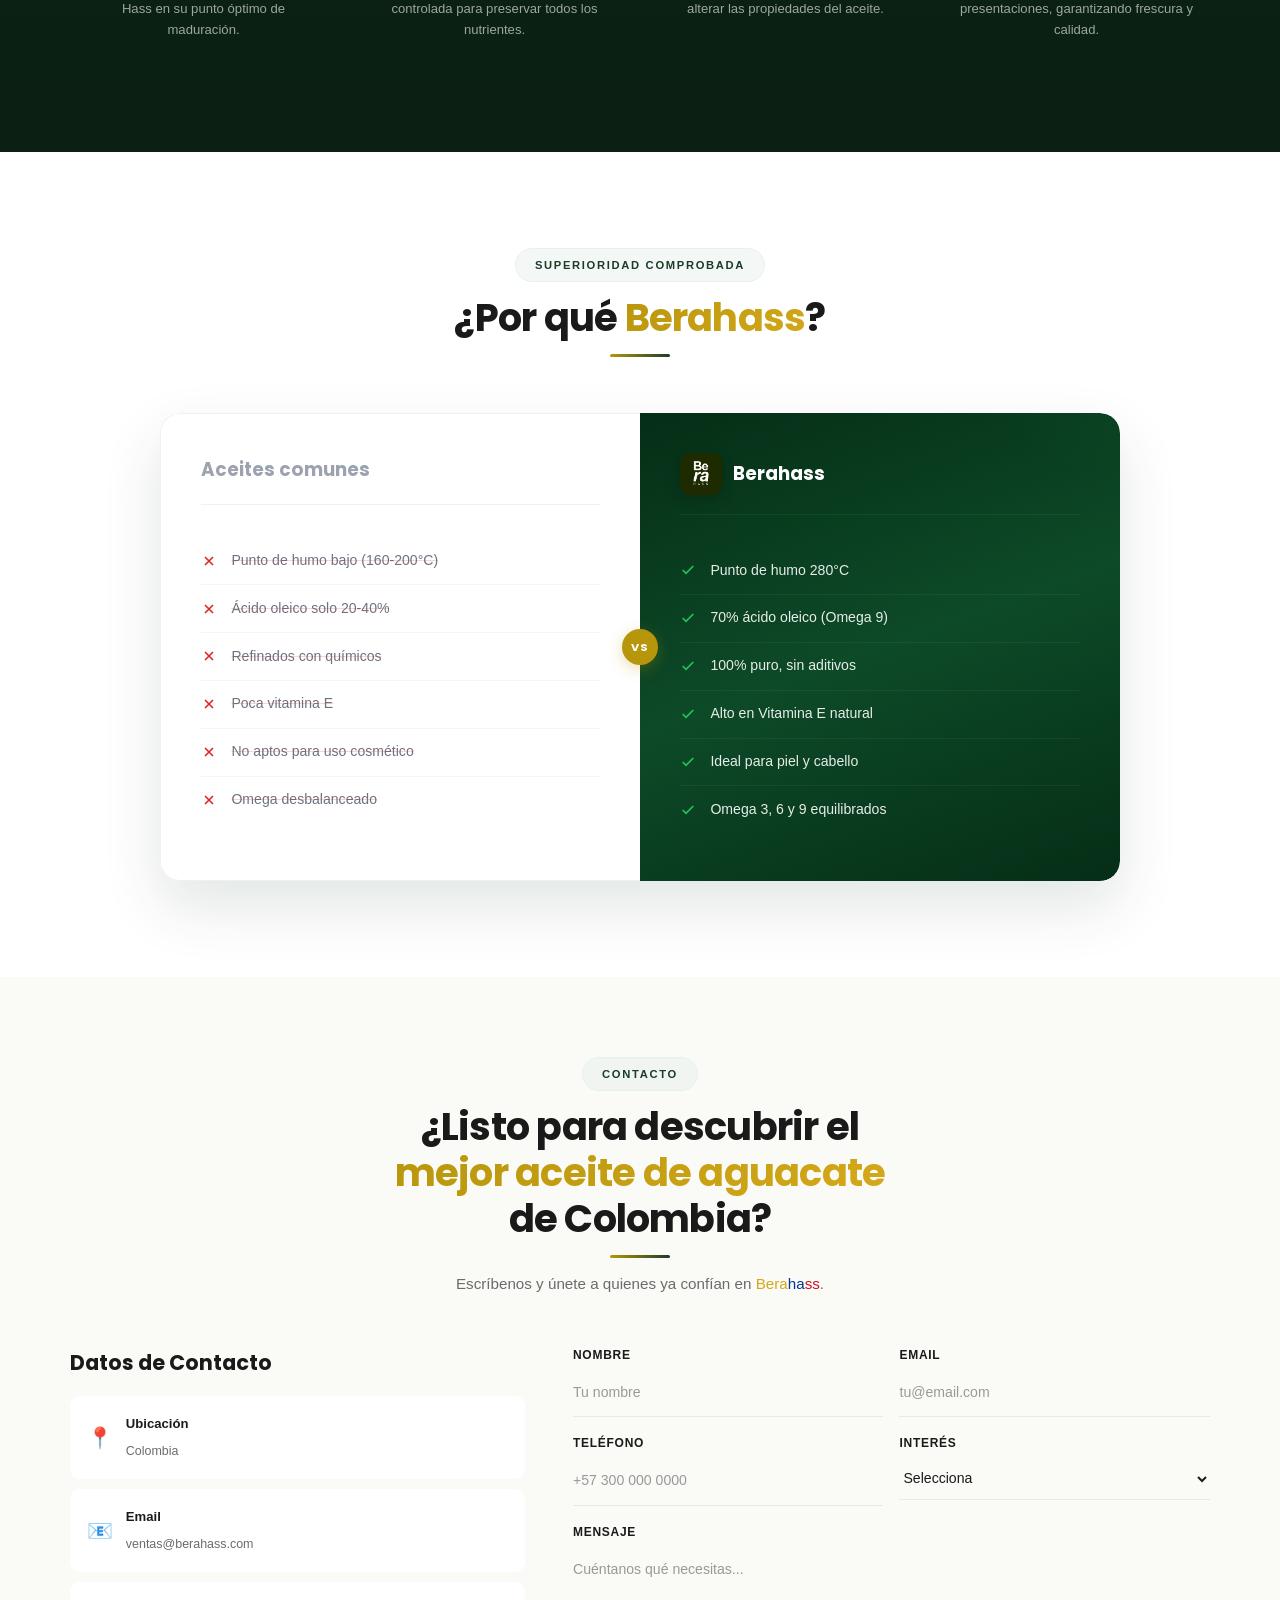
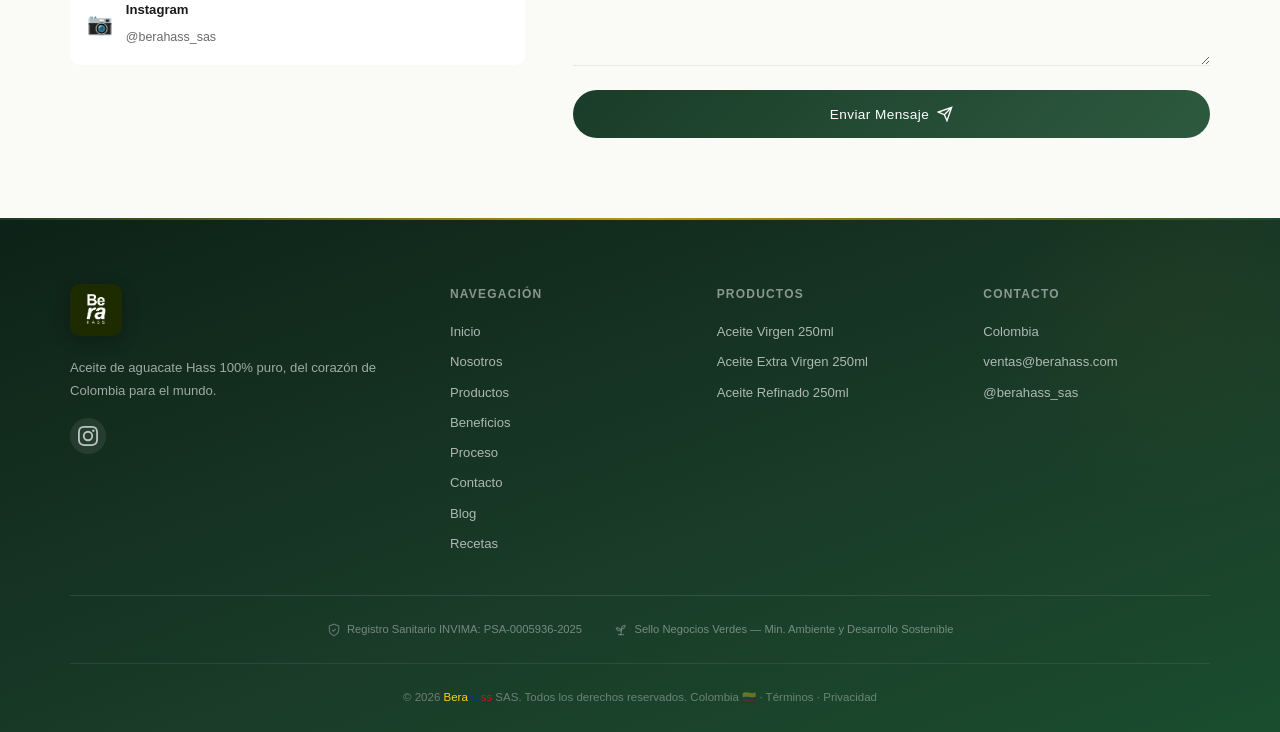
==== commit a329e1c0: "Devuelve la frase del hero a la posición de la barra de datos La frase vuelve a quedar debajo del bo" ====
--- a/index.html
+++ b/index.html
@@ -145,17 +145,17 @@
             <div class="hero-text">
                 <h1><span class="hero-accent">El Oro Líquido</span><br>de Colombia</h1>
                 <div class="hero-line"></div>
+                <div class="hero-buttons">
+                    <a href="#productos" class="btn btn-gold btn-lg">
+                        <span>Ver Productos</span>
+                        <svg width="16" height="16" viewBox="0 0 24 24" fill="none" stroke="currentColor" stroke-width="2"><path d="M12 5v14M5 12l7 7 7-7"/></svg>
+                    </a>
+                </div>
             </div>
             <p class="hero-claim">
                 Aceite de aguacate Hass 100% puro, centrifugado en frío.<br>
                 La riqueza del campo en cada gota.
             </p>
-            <div class="hero-buttons">
-                <a href="#productos" class="btn btn-gold btn-lg">
-                    <span>Ver Productos</span>
-                    <svg width="16" height="16" viewBox="0 0 24 24" fill="none" stroke="currentColor" stroke-width="2"><path d="M12 5v14M5 12l7 7 7-7"/></svg>
-                </a>
-            </div>
         </div>
         <!-- Scroll indicator -->
         <div class="hero-scroll">
--- a/styles.css
+++ b/styles.css
@@ -359,14 +359,8 @@
     text-align: center;
     gap: 3rem;
 }
-.hero-center {
-    gap: 2.2rem;
-}
 .hero-center .hero-text {
     max-width: 720px;
-}
-.hero-center .hero-line {
-    margin-bottom: 0;
 }
 .hero-center .hero-subtitle {
     max-width: 520px;
--- a/styles.css
+++ b/styles.css
@@ -359,14 +359,8 @@
     text-align: center;
     gap: 3rem;
 }
-.hero-center {
-    gap: 2.2rem;
-}
 .hero-center .hero-text {
     max-width: 720px;
-}
-.hero-center .hero-line {
-    margin-bottom: 0;
 }
 .hero-center .hero-subtitle {
     max-width: 520px;
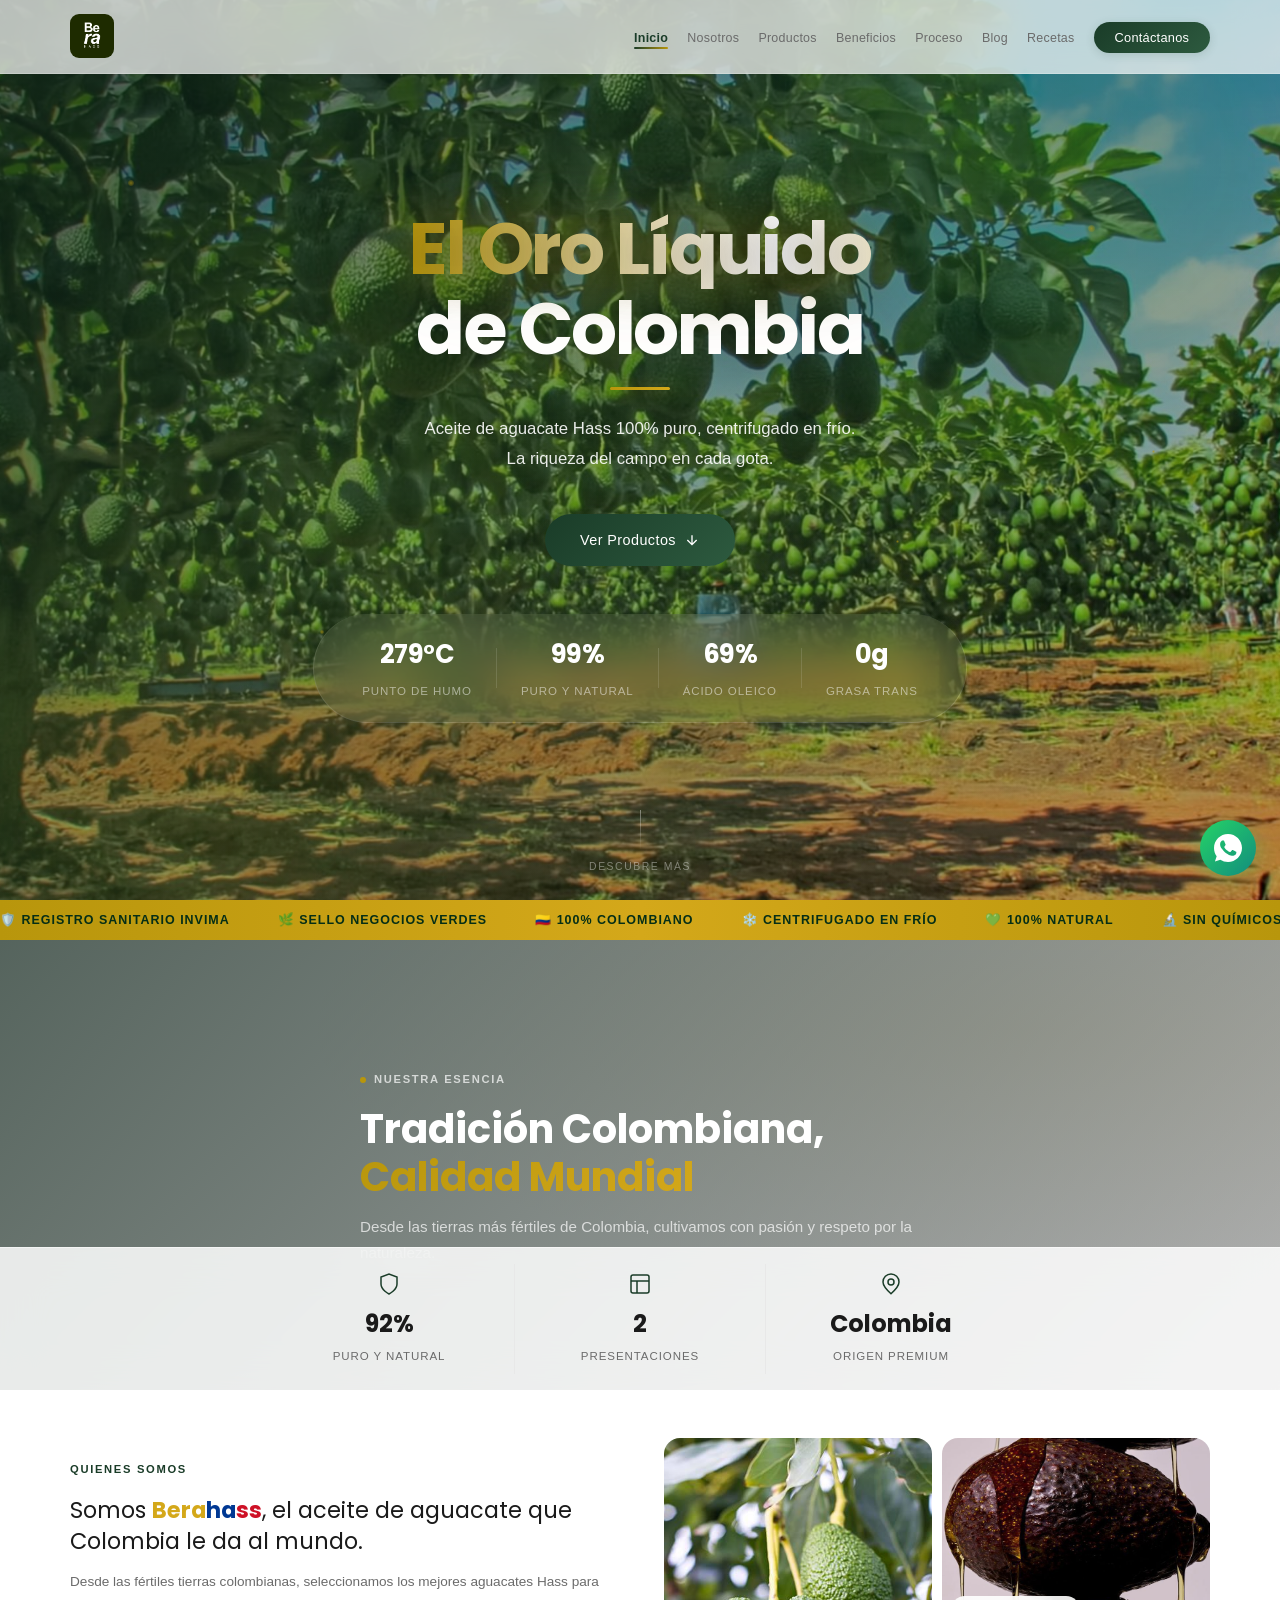
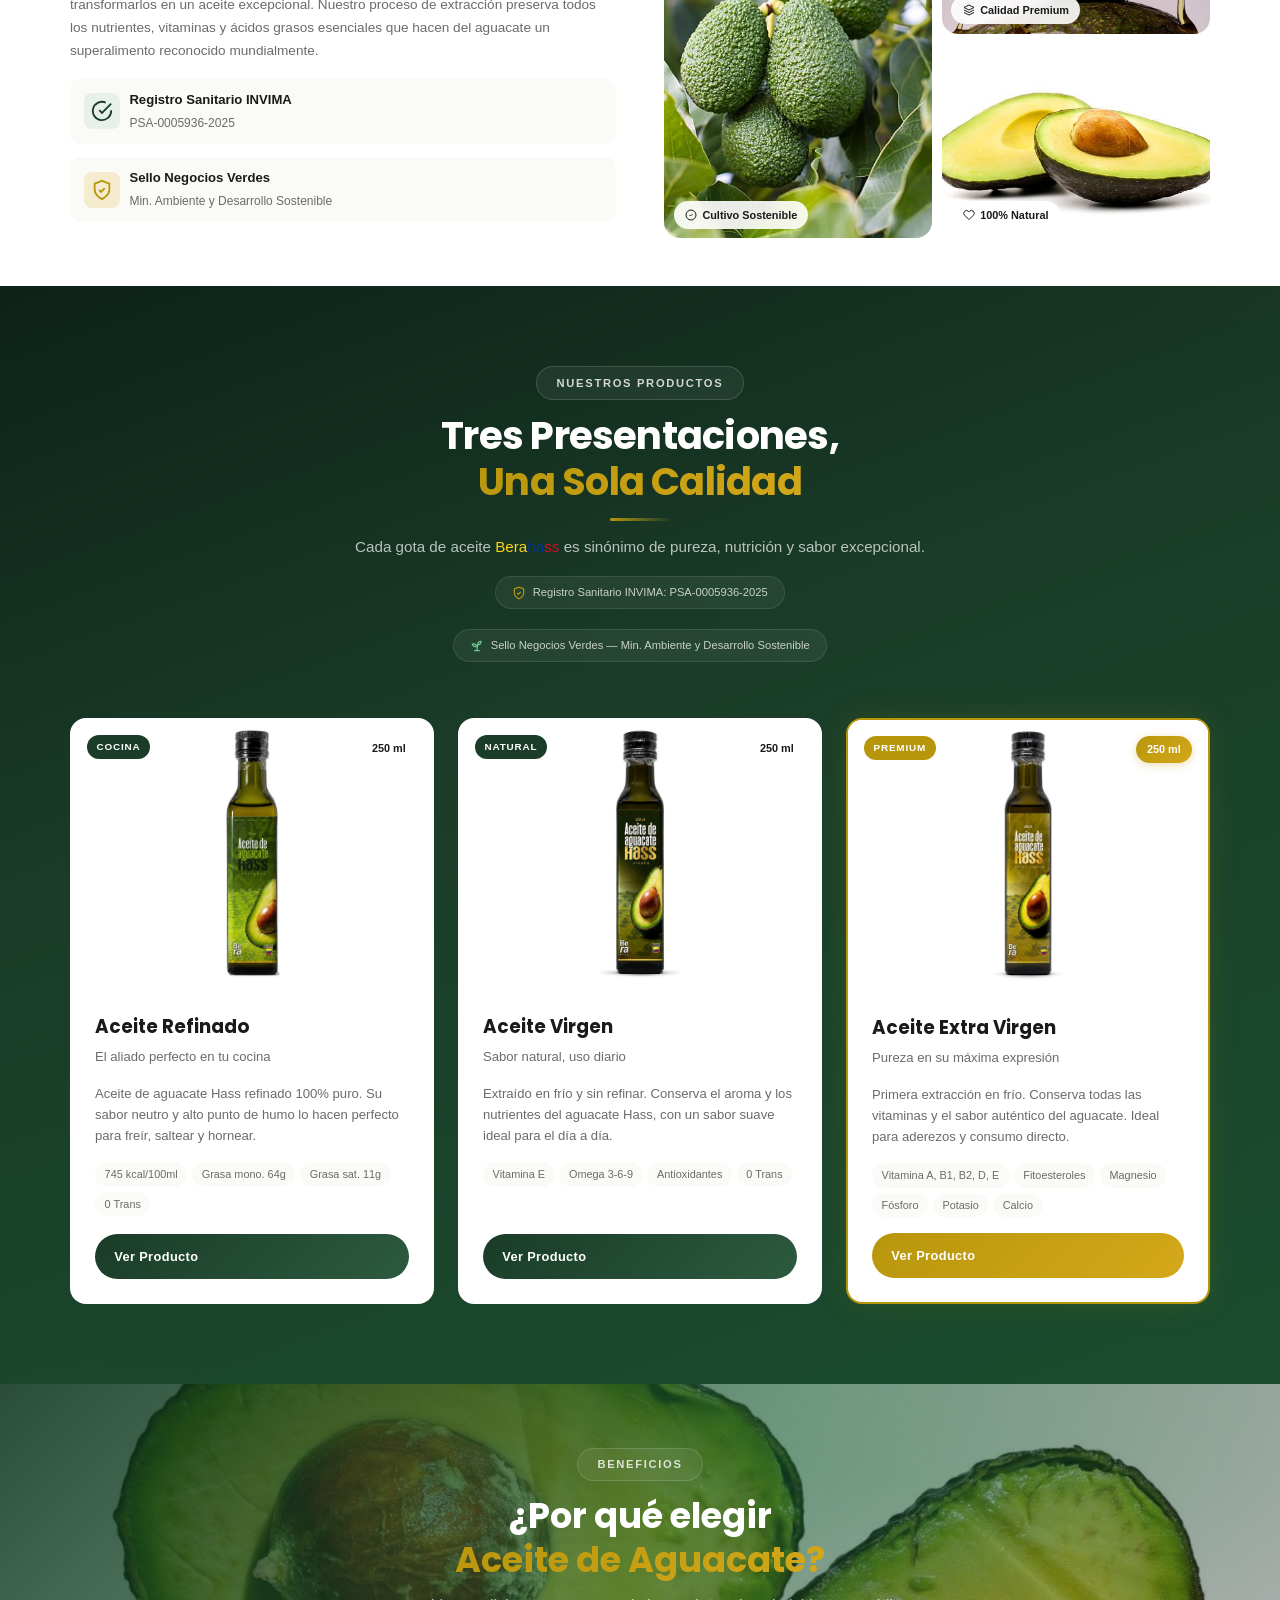
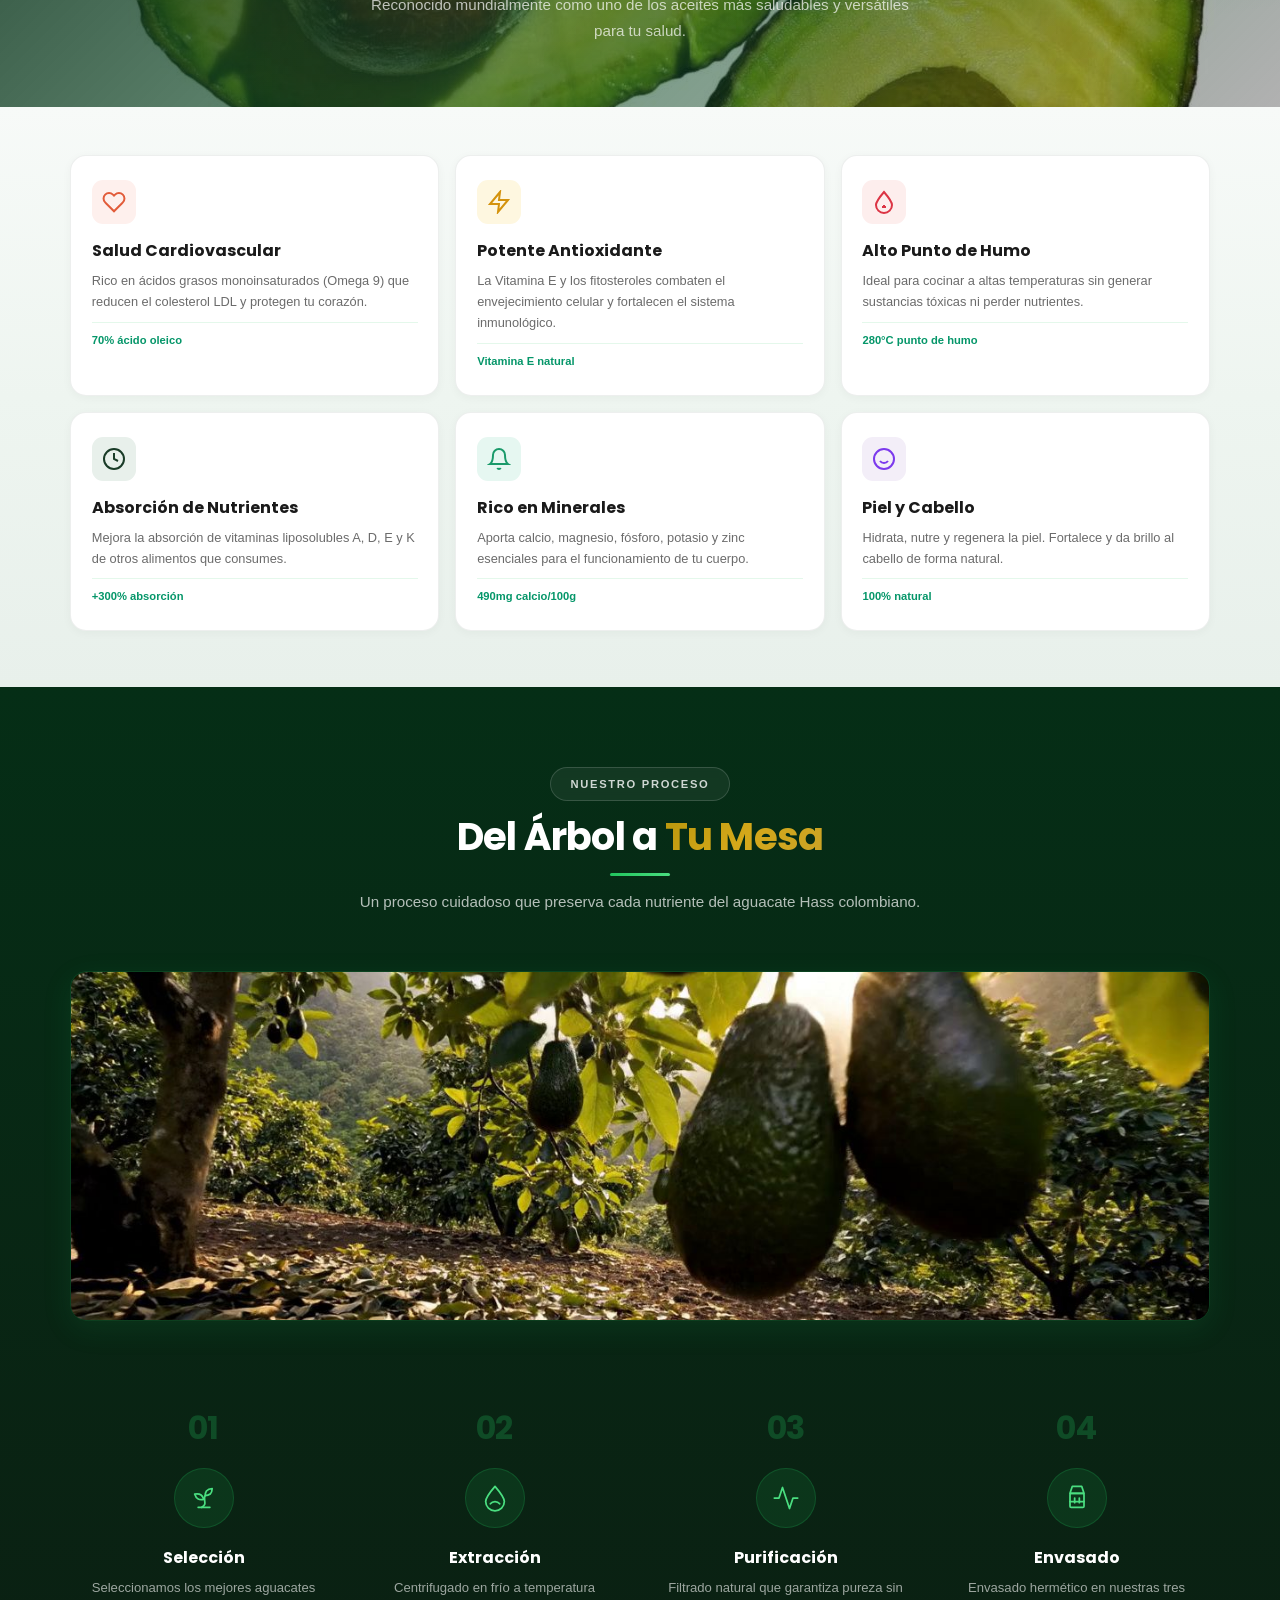
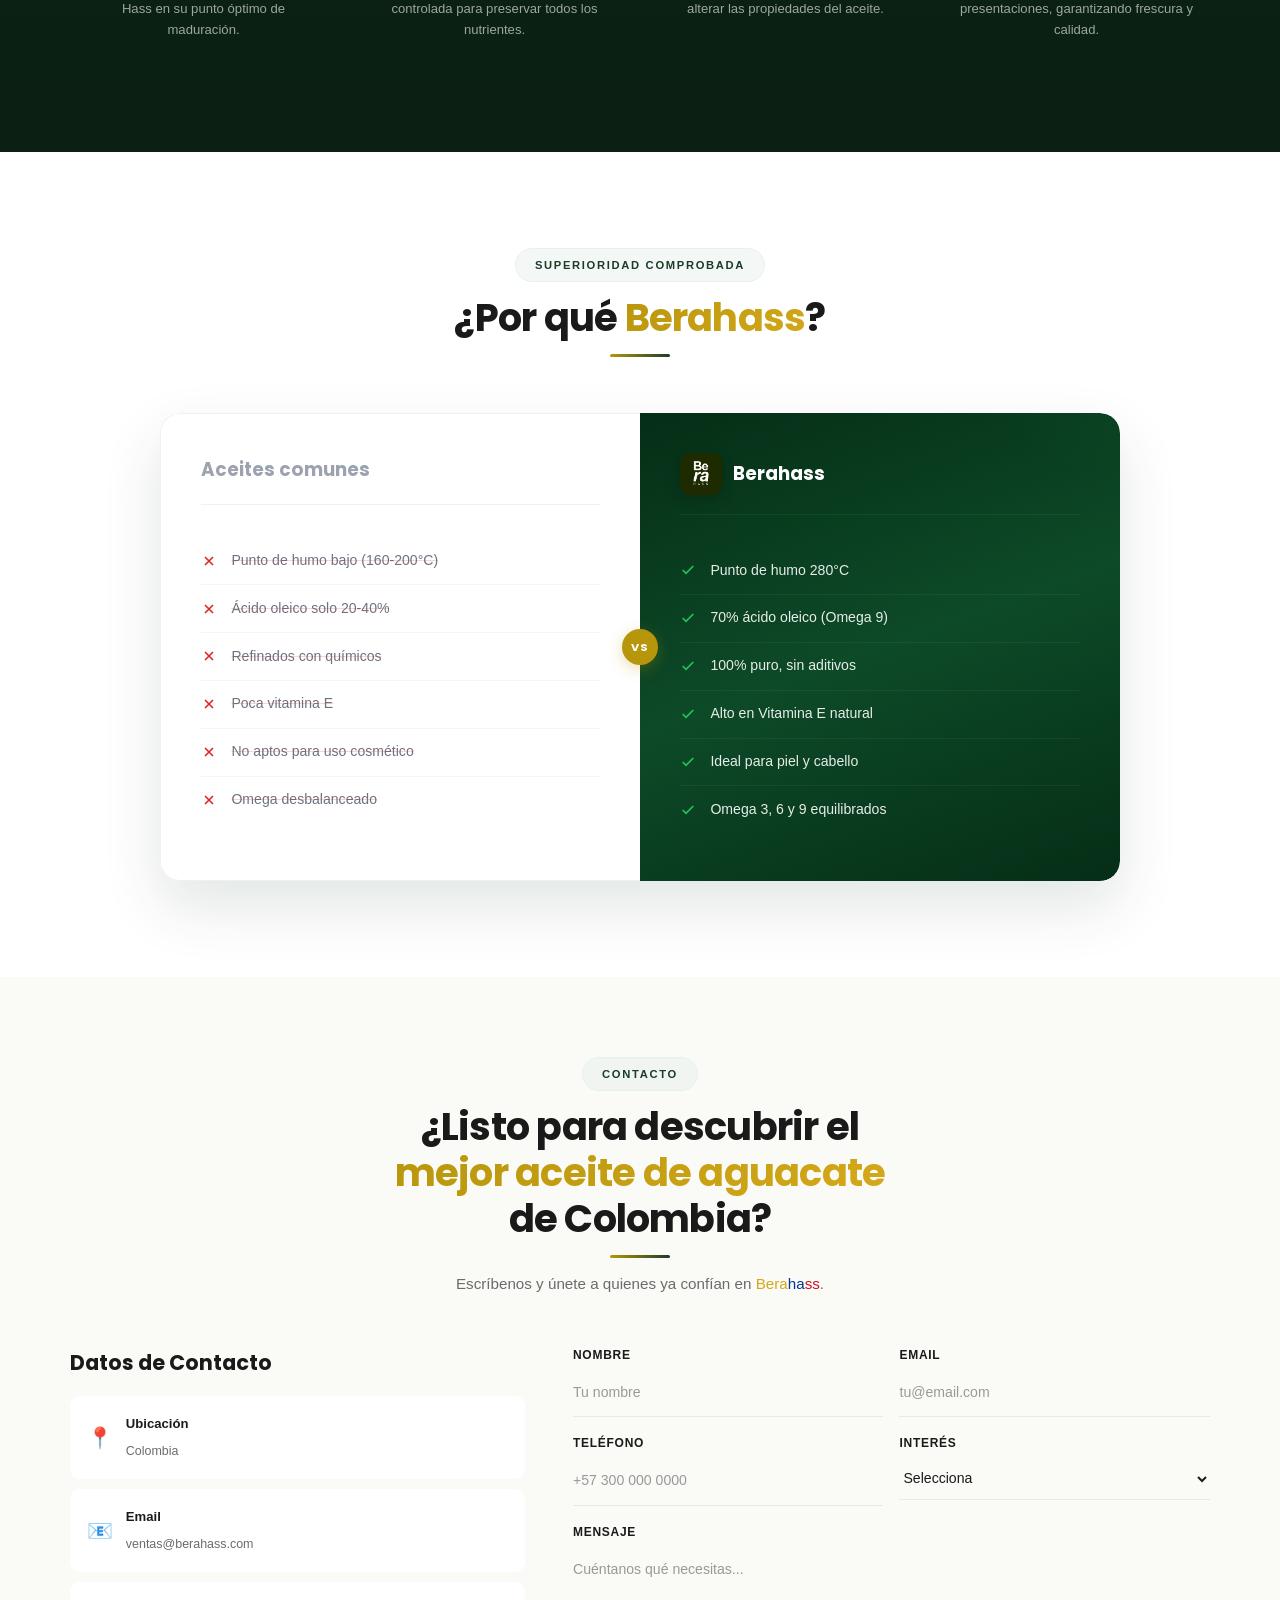
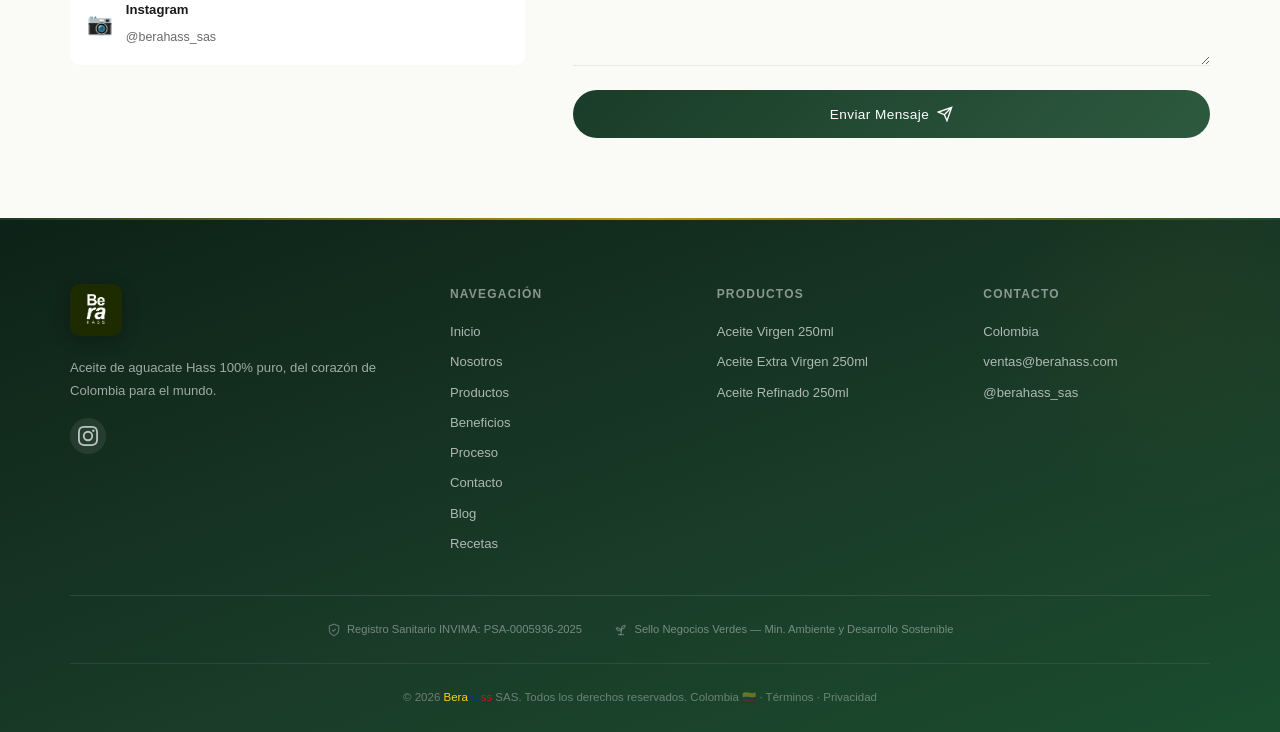
==== commit 1edfc45b: "Revierte los cambios del hero: vuelve todo como estaba Restaura index.html, styles.css y script.js a" ====
--- a/index.html
+++ b/index.html
@@ -145,6 +145,10 @@
             <div class="hero-text">
                 <h1><span class="hero-accent">El Oro Líquido</span><br>de Colombia</h1>
                 <div class="hero-line"></div>
+                <p class="hero-subtitle">
+                    Aceite de aguacate Hass 100% puro, centrifugado en frío.<br>
+                    La riqueza del campo en cada gota.
+                </p>
                 <div class="hero-buttons">
                     <a href="#productos" class="btn btn-gold btn-lg">
                         <span>Ver Productos</span>
@@ -152,10 +156,27 @@
                     </a>
                 </div>
             </div>
-            <p class="hero-claim">
-                Aceite de aguacate Hass 100% puro, centrifugado en frío.<br>
-                La riqueza del campo en cada gota.
-            </p>
+            <div class="hero-stats">
+                <div class="hero-stat">
+                    <strong class="counter-num">280°C</strong>
+                    <span>Punto de humo</span>
+                </div>
+                <div class="hero-stat-divider"></div>
+                <div class="hero-stat">
+                    <strong class="counter-num">100%</strong>
+                    <span>Puro y natural</span>
+                </div>
+                <div class="hero-stat-divider"></div>
+                <div class="hero-stat">
+                    <strong class="counter-num">70%</strong>
+                    <span>Ácido oleico</span>
+                </div>
+                <div class="hero-stat-divider"></div>
+                <div class="hero-stat">
+                    <strong class="counter-num">0g</strong>
+                    <span>Grasa trans</span>
+                </div>
+            </div>
         </div>
         <!-- Scroll indicator -->
         <div class="hero-scroll">
--- a/styles.css
+++ b/styles.css
@@ -370,13 +370,15 @@
 .hero-center .hero-buttons {
     justify-content: center;
 }
-.hero-center .hero-claim {
+.hero-center .hero-stats {
     background: rgba(255,255,255,0.06);
     backdrop-filter: blur(20px);
     border: 1px solid rgba(255,255,255,0.1);
-    border-radius: 26px;
-    padding: 1.3rem 2.8rem;
+    border-radius: 100px;
+    padding: 1.2rem 3rem;
     margin-top: 0;
+    border-top: none;
+    animation: heroTitleIn 1s cubic-bezier(0.4, 0, 0.2, 1) 1s both;
 }
 .hero-left { max-width: 640px; }
 .hero-text h1 {
@@ -570,18 +572,35 @@
     transform: translateY(-3px) scale(1.03);
 }
 
-/* Hero Claim */
-.hero-claim {
-    max-width: 640px;
-    margin: 0;
-    font-size: 1.05rem;
-    font-weight: 300;
-    line-height: 1.85;
-    color: rgba(255,255,255,0.92);
-    text-align: center;
-    text-wrap: balance;
-    text-shadow: 0 1px 10px rgba(0,0,0,0.25);
+/* Hero Stats */
+.hero-stats {
+    display: flex;
+    align-items: center;
+    gap: 1.5rem;
+    margin-top: 3rem;
+    padding-top: 2rem;
+    border-top: 1px solid rgba(255,255,255,0.1);
     animation: heroTitleIn 1s cubic-bezier(0.4, 0, 0.2, 1) 0.9s both;
+}
+.hero-stat strong {
+    display: block;
+    font-family: var(--font-display);
+    font-size: 1.6rem;
+    font-weight: 700;
+    color: #fff;
+    letter-spacing: -0.02em;
+}
+.hero-stat span {
+    font-size: 0.72rem;
+    color: rgba(255,255,255,0.5);
+    text-transform: uppercase;
+    letter-spacing: 0.08em;
+    font-weight: 500;
+}
+.hero-stat-divider {
+    width: 1px;
+    height: 40px;
+    background: rgba(255,255,255,0.12);
 }
 
 /* Glow Orbs */
@@ -1838,8 +1857,9 @@
     .hero-split { padding: 6rem 0 4rem; }
     .hero-text h1 { font-size: 2.5rem; }
     .hero-center { padding: 7rem 0 4rem; gap: 2rem; min-height: auto; }
-    .hero-center .hero-claim { border-radius: 20px; padding: 1.1rem 1.8rem; }
-    .hero-claim { font-size: 1rem; }
+    .hero-center .hero-stats { border-radius: 16px; padding: 1rem 1.5rem; }
+    .hero-stats { gap: 1rem; margin-top: 2rem; padding-top: 1.5rem; }
+    .hero-stat strong { font-size: 1.3rem; }
     .hero-glow { display: none; }
     .section-header h2 { font-size: 1.8rem; }
     .contact-layout { grid-template-columns: 1fr; gap: 2rem; }
@@ -1863,12 +1883,17 @@
     .hero-subtitle { font-size: 0.88rem; margin-bottom: 1.8rem; max-width: 100%; }
     .hero-line { width: 40px; margin-bottom: 1rem; }
     .hero-center { padding: 6rem 0 3rem; min-height: auto; gap: 1.5rem; }
-    .hero-center .hero-claim {
-        border-radius: 18px;
-        padding: 0.95rem 1.2rem;
+    .hero-center .hero-stats {
+        border-radius: 100px;
+        padding: 0.8rem 1rem;
+        display: flex;
+        gap: 0.6rem;
         width: 100%;
+        justify-content: center;
     }
-    .hero-claim { font-size: 0.88rem; line-height: 1.75; }
+    .hero-stat strong { font-size: 0.95rem; }
+    .hero-stat span { font-size: 0.58rem; }
+    .hero-stat-divider { height: 28px; }
     .hero-scroll { display: none; }
     .hero-buttons { width: 100%; }
     .hero-buttons .btn-gold {
--- a/styles.css
+++ b/styles.css
@@ -370,13 +370,15 @@
 .hero-center .hero-buttons {
     justify-content: center;
 }
-.hero-center .hero-claim {
+.hero-center .hero-stats {
     background: rgba(255,255,255,0.06);
     backdrop-filter: blur(20px);
     border: 1px solid rgba(255,255,255,0.1);
-    border-radius: 26px;
-    padding: 1.3rem 2.8rem;
+    border-radius: 100px;
+    padding: 1.2rem 3rem;
     margin-top: 0;
+    border-top: none;
+    animation: heroTitleIn 1s cubic-bezier(0.4, 0, 0.2, 1) 1s both;
 }
 .hero-left { max-width: 640px; }
 .hero-text h1 {
@@ -570,18 +572,35 @@
     transform: translateY(-3px) scale(1.03);
 }
 
-/* Hero Claim */
-.hero-claim {
-    max-width: 640px;
-    margin: 0;
-    font-size: 1.05rem;
-    font-weight: 300;
-    line-height: 1.85;
-    color: rgba(255,255,255,0.92);
-    text-align: center;
-    text-wrap: balance;
-    text-shadow: 0 1px 10px rgba(0,0,0,0.25);
+/* Hero Stats */
+.hero-stats {
+    display: flex;
+    align-items: center;
+    gap: 1.5rem;
+    margin-top: 3rem;
+    padding-top: 2rem;
+    border-top: 1px solid rgba(255,255,255,0.1);
     animation: heroTitleIn 1s cubic-bezier(0.4, 0, 0.2, 1) 0.9s both;
+}
+.hero-stat strong {
+    display: block;
+    font-family: var(--font-display);
+    font-size: 1.6rem;
+    font-weight: 700;
+    color: #fff;
+    letter-spacing: -0.02em;
+}
+.hero-stat span {
+    font-size: 0.72rem;
+    color: rgba(255,255,255,0.5);
+    text-transform: uppercase;
+    letter-spacing: 0.08em;
+    font-weight: 500;
+}
+.hero-stat-divider {
+    width: 1px;
+    height: 40px;
+    background: rgba(255,255,255,0.12);
 }
 
 /* Glow Orbs */
@@ -1838,8 +1857,9 @@
     .hero-split { padding: 6rem 0 4rem; }
     .hero-text h1 { font-size: 2.5rem; }
     .hero-center { padding: 7rem 0 4rem; gap: 2rem; min-height: auto; }
-    .hero-center .hero-claim { border-radius: 20px; padding: 1.1rem 1.8rem; }
-    .hero-claim { font-size: 1rem; }
+    .hero-center .hero-stats { border-radius: 16px; padding: 1rem 1.5rem; }
+    .hero-stats { gap: 1rem; margin-top: 2rem; padding-top: 1.5rem; }
+    .hero-stat strong { font-size: 1.3rem; }
     .hero-glow { display: none; }
     .section-header h2 { font-size: 1.8rem; }
     .contact-layout { grid-template-columns: 1fr; gap: 2rem; }
@@ -1863,12 +1883,17 @@
     .hero-subtitle { font-size: 0.88rem; margin-bottom: 1.8rem; max-width: 100%; }
     .hero-line { width: 40px; margin-bottom: 1rem; }
     .hero-center { padding: 6rem 0 3rem; min-height: auto; gap: 1.5rem; }
-    .hero-center .hero-claim {
-        border-radius: 18px;
-        padding: 0.95rem 1.2rem;
+    .hero-center .hero-stats {
+        border-radius: 100px;
+        padding: 0.8rem 1rem;
+        display: flex;
+        gap: 0.6rem;
         width: 100%;
+        justify-content: center;
     }
-    .hero-claim { font-size: 0.88rem; line-height: 1.75; }
+    .hero-stat strong { font-size: 0.95rem; }
+    .hero-stat span { font-size: 0.58rem; }
+    .hero-stat-divider { height: 28px; }
     .hero-scroll { display: none; }
     .hero-buttons { width: 100%; }
     .hero-buttons .btn-gold {
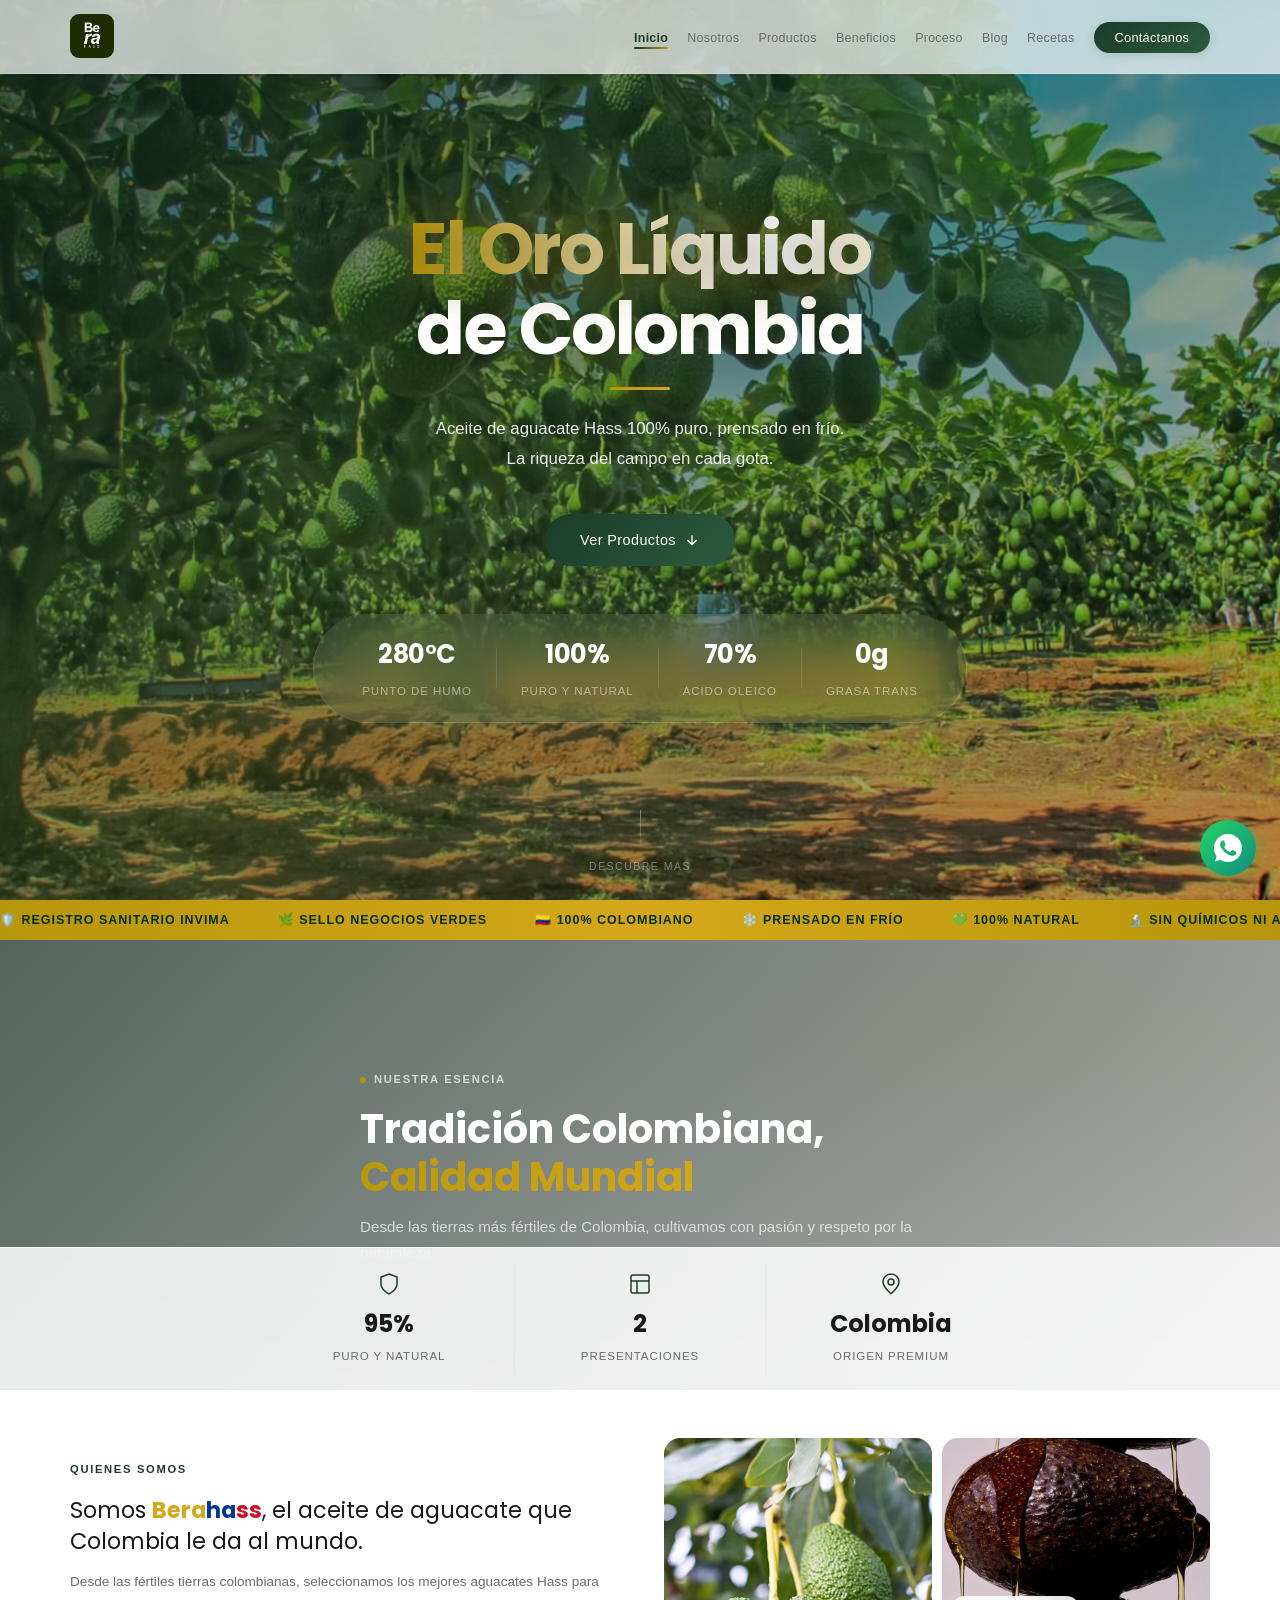
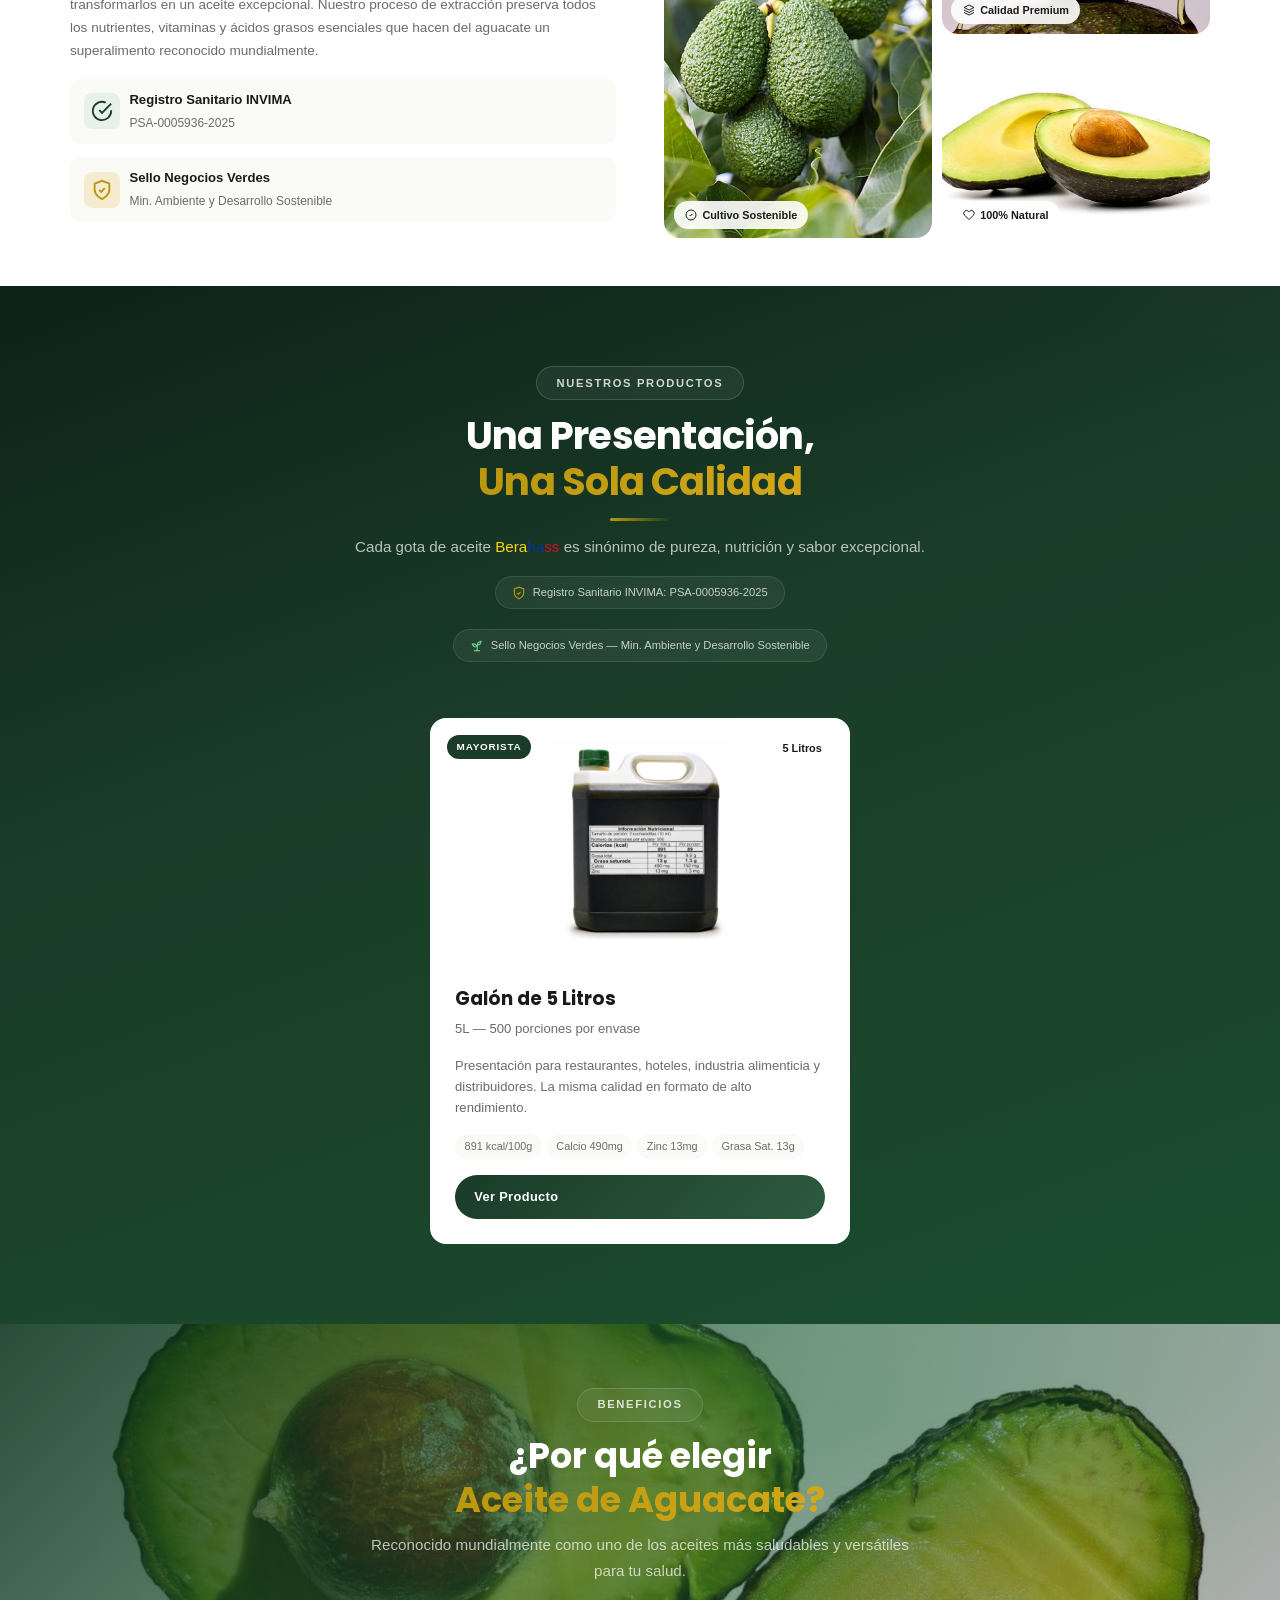
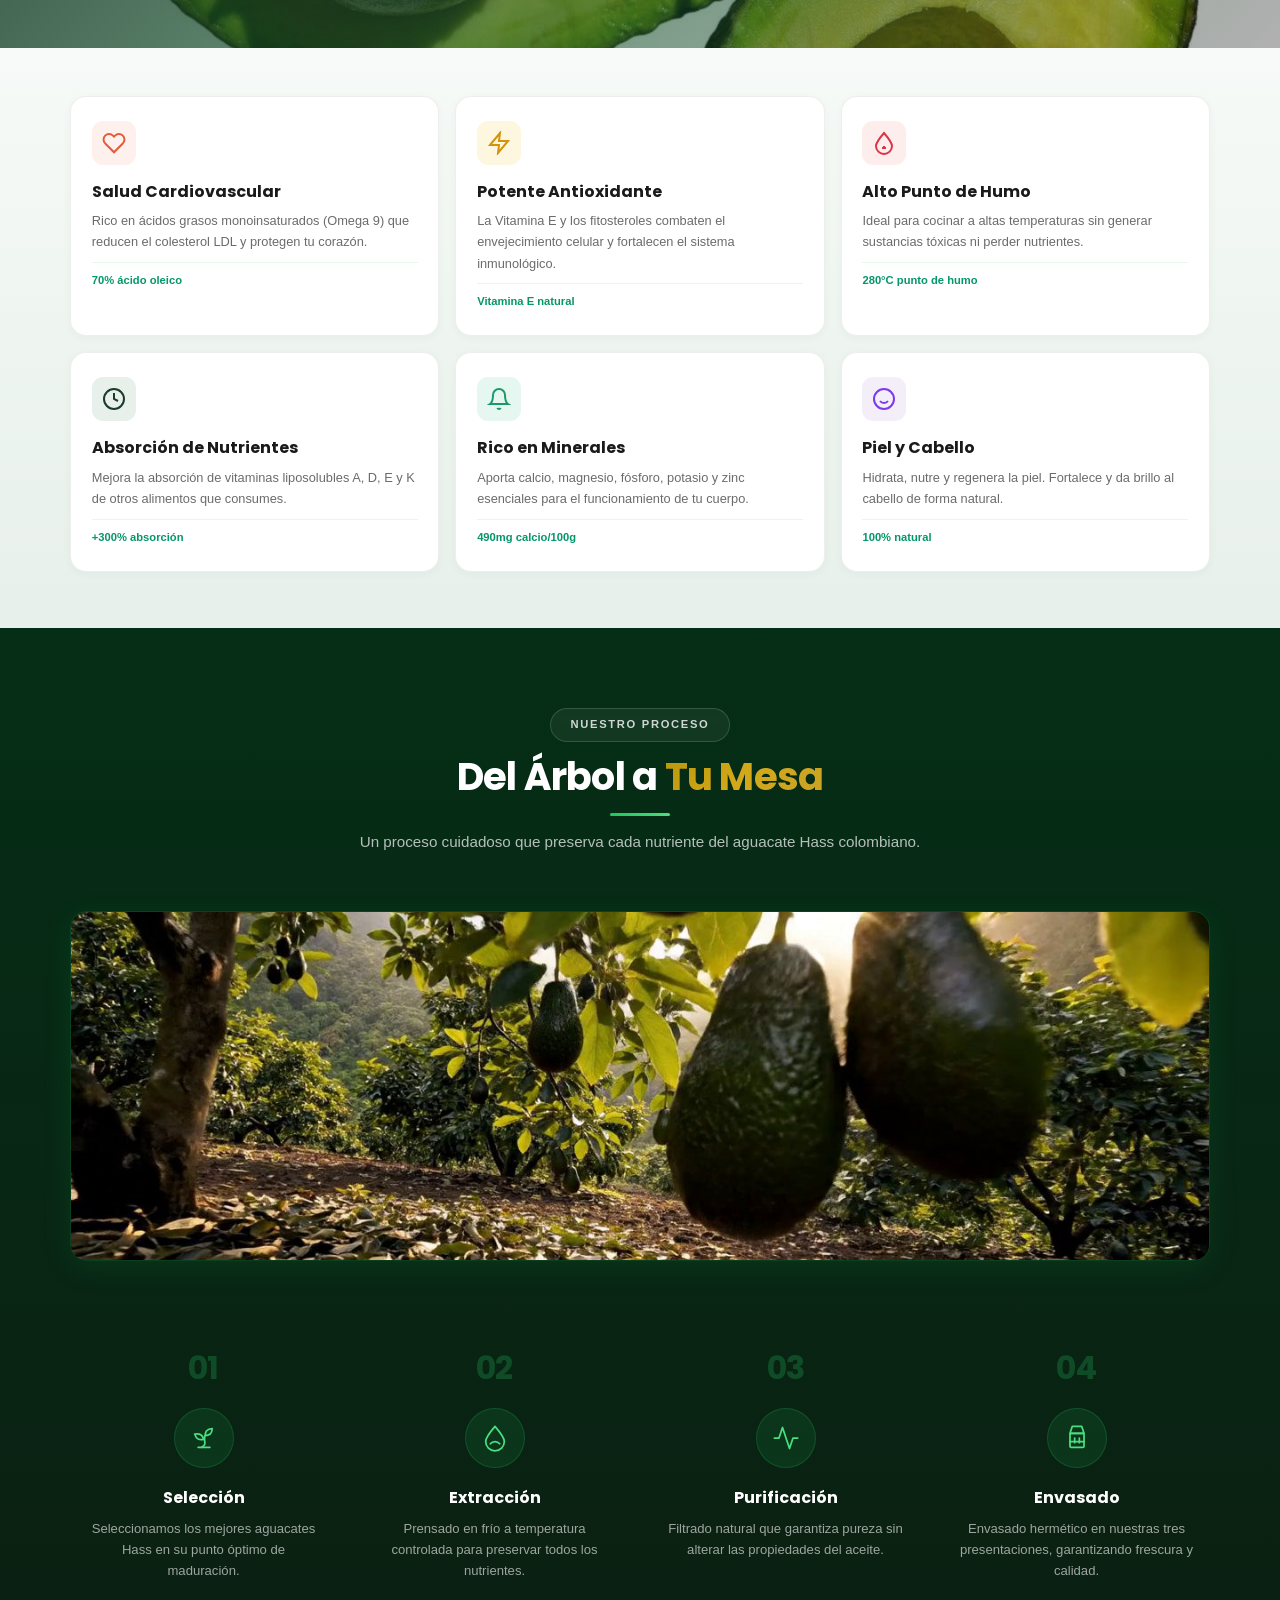
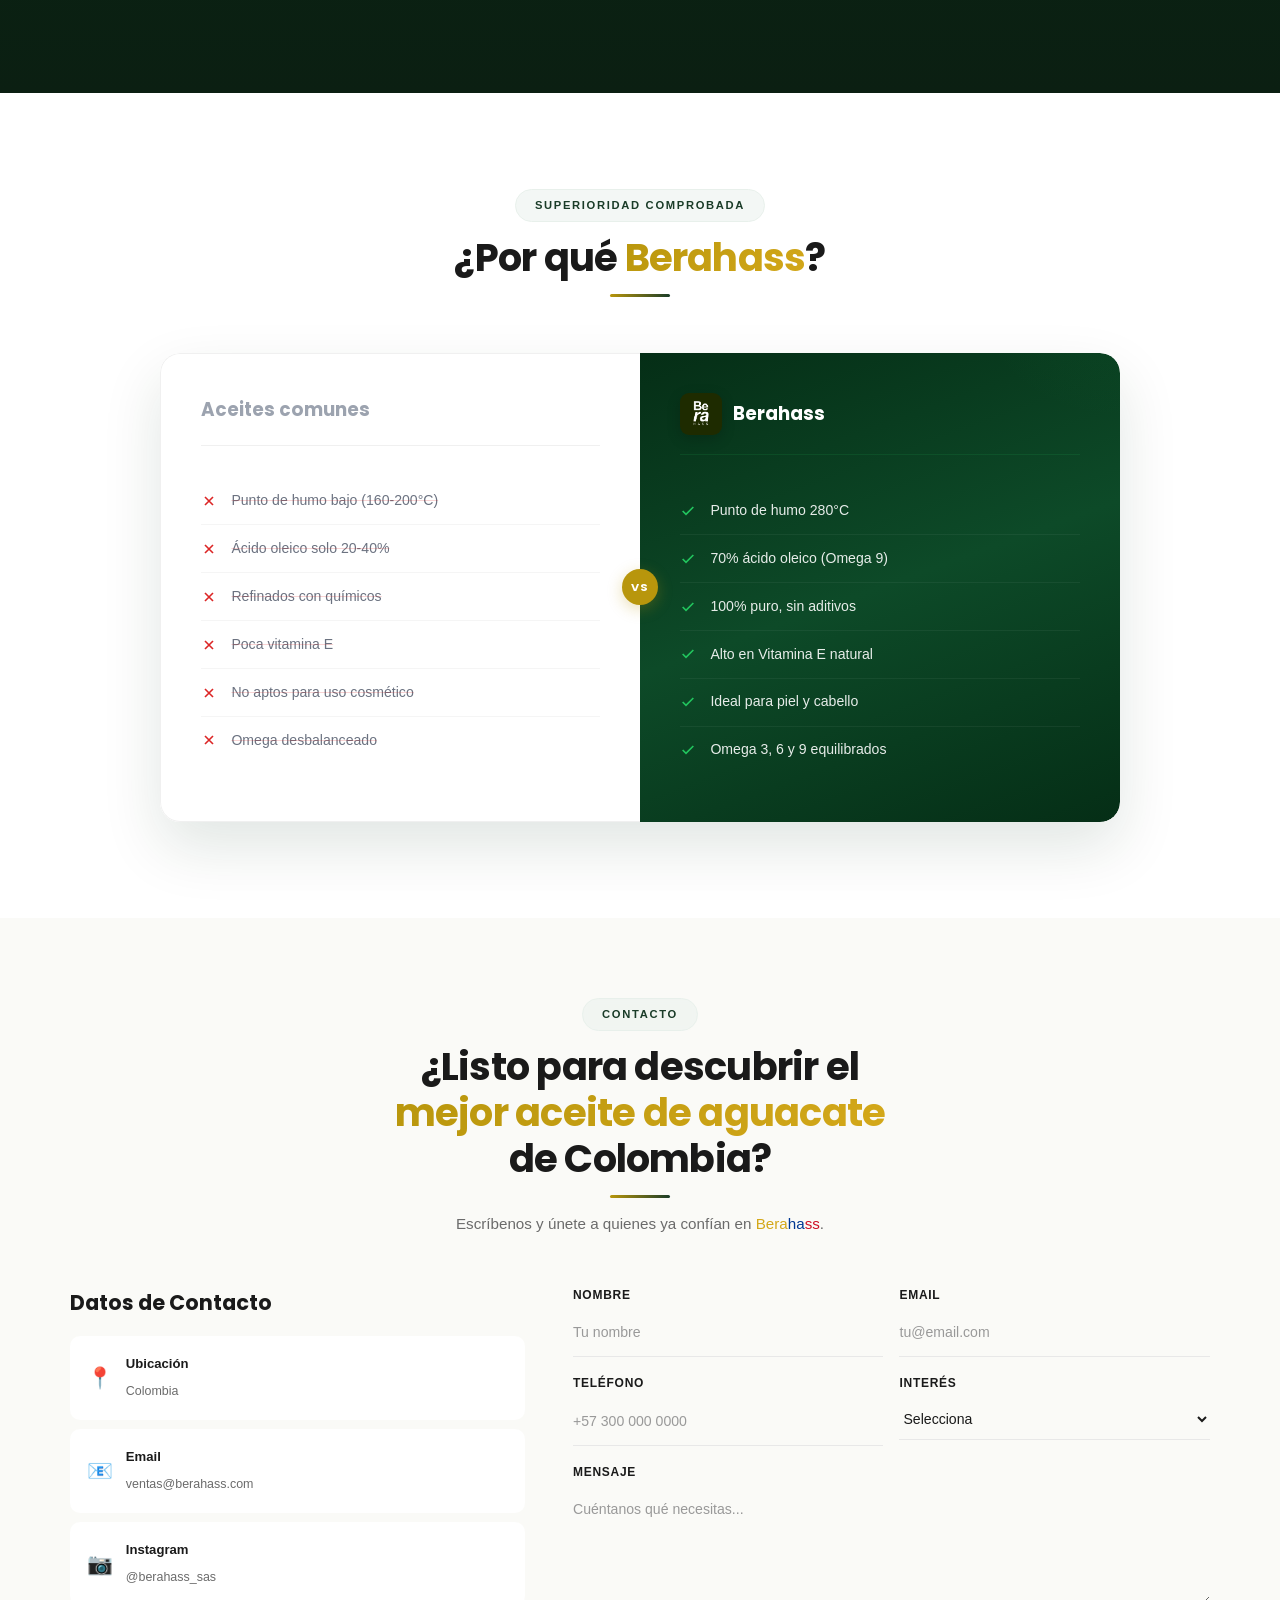
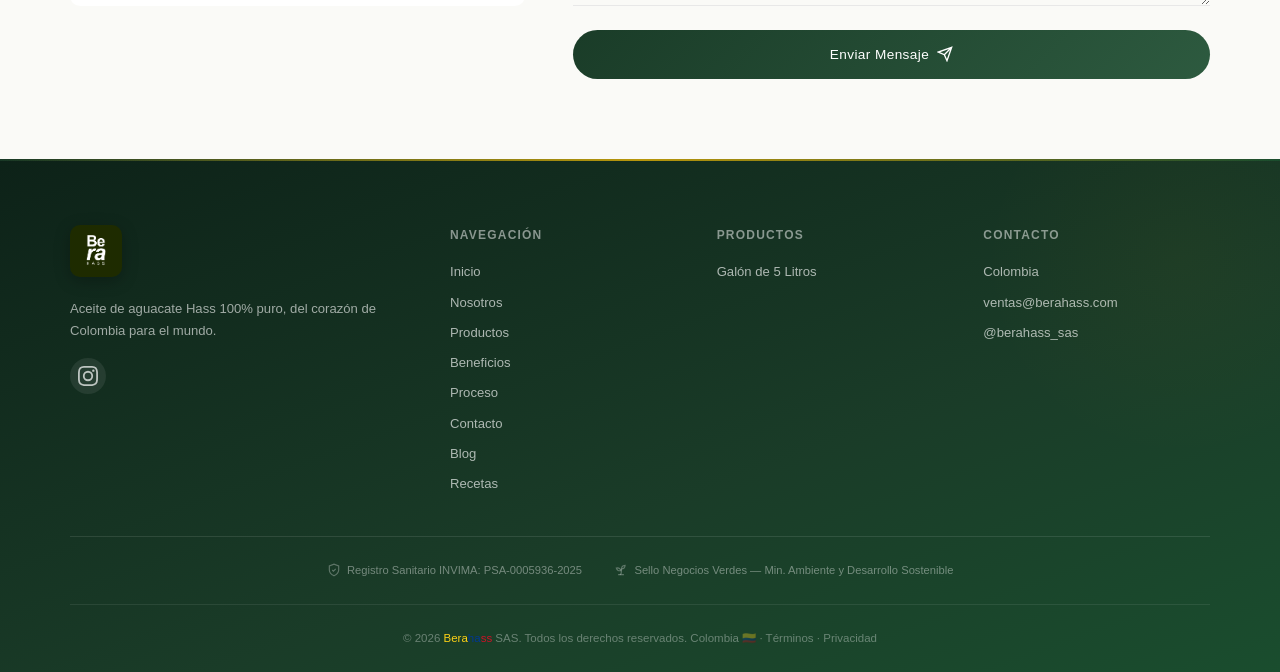
==== commit 6dfd2bc9: "Dejar solo el Galón de 5L como producto del sitio Se retiran las presentaciones Aceite Refinado 250m" ====
--- a/index.html
+++ b/index.html
@@ -4,12 +4,12 @@
     <meta charset="UTF-8">
     <meta name="viewport" content="width=device-width, initial-scale=1.0">
     <title>Berahass | Aceite de Aguacate Hass Premium - Colombia</title>
-    <meta name="description" content="Berahass - Aceite de aguacate Hass 100% puro de Colombia. Refinado, Virgen y Extra Virgen. Rico en Omega 3-6-9, Vitamina E y antioxidantes naturales.">
+    <meta name="description" content="Berahass - Aceite de aguacate Hass 100% puro de Colombia. Gal&oacute;n de 5 Litros. Rico en Omega 3-6-9, Vitamina E y antioxidantes naturales.">
     <link rel="canonical" href="https://berahass.co/">
     <!-- Open Graph / WhatsApp / Facebook -->
     <meta property="og:type" content="website">
     <meta property="og:title" content="Berahass | Aceite de Aguacate Hass Premium">
-    <meta property="og:description" content="Aceite de aguacate Hass 100% puro, centrifugado en fr&iacute;o desde Colombia. Refinado, Virgen y Extra Virgen.">
+    <meta property="og:description" content="Aceite de aguacate Hass 100% puro, prensado en fr&iacute;o desde Colombia. Gal&oacute;n de 5 Litros.">
     <meta property="og:image" content="https://berahass.co/hero-cultivo.jpg">
     <meta property="og:url" content="https://berahass.co/">
     <meta property="og:locale" content="es_CO">
@@ -20,9 +20,9 @@
     <meta name="twitter:image" content="https://berahass.co/hero-cultivo.jpg">
     <!-- Theme color for mobile browsers -->
     <meta name="theme-color" content="#1a4d2e">
-    <link rel="icon" type="image/png" sizes="48x48" href="favicon-48-v2.png">
-    <link rel="icon" type="image/png" sizes="192x192" href="favicon-192-v2.png">
-    <link rel="apple-touch-icon" sizes="180x180" href="apple-touch-icon-v2.png">
+    <link rel="icon" type="image/png" sizes="48x48" href="favicon-48.png">
+    <link rel="icon" type="image/png" sizes="192x192" href="favicon-192.png">
+    <link rel="apple-touch-icon" sizes="180x180" href="apple-touch-icon.png">
     <!-- Preload critical resources -->
     <link rel="preload" href="hero-cultivo.jpg" as="image" imagesrcset="hero-cultivo-mobile.jpg 900w, hero-cultivo.jpg 1920w" imagesizes="100vw" fetchpriority="high">
     <link rel="preload" href="styles.css" as="style">
@@ -57,7 +57,7 @@
       "legalName": "Berahass SAS",
       "url": "https://berahass.co",
       "logo": "https://berahass.co/BERAHASS1.png",
-      "description": "Aceite de aguacate Hass 100% puro de Colombia. Refinado, Virgen y Extra Virgen.",
+      "description": "Aceite de aguacate Hass 100% puro de Colombia. Galón industrial de 5 Litros.",
       "foundingDate": "2025",
       "address": {
         "@type": "PostalAddress",
@@ -93,7 +93,7 @@
     <div class="preloader" id="preloader">
         <div class="preloader-inner">
             <div class="preloader-logo">
-                <img src="BERAHASS1.png" alt="Berahass" class="preloader-logo-img" width="1080" height="1080">
+                <img src="BERAHASS1.png" alt="Berahass" class="preloader-logo-img">
             </div>
             <div class="preloader-bar"><div class="preloader-fill"></div></div>
         </div>
@@ -103,9 +103,9 @@
     <nav class="navbar" id="navbar">
         <div class="container nav-container">
             <a href="#inicio" class="logo">
-                <img src="BERAHASS1.png" alt="Berahass" class="logo-img" width="1080" height="1080">
+                <img src="BERAHASS1.png" alt="Berahass" class="logo-img">
             </a>
-            <button class="nav-toggle" id="navToggle" aria-label="Abrir menú" aria-expanded="false" aria-controls="navLinks">
+            <button class="nav-toggle" id="navToggle" aria-label="Menu">
                 <span></span><span></span><span></span>
             </button>
             <ul class="nav-links" id="navLinks">
@@ -124,7 +124,7 @@
     <!-- Hero Section -->
     <section class="hero" id="inicio">
         <div class="hero-bg">
-            <img src="hero-cultivo.jpg" srcset="hero-cultivo-mobile.jpg 900w, hero-cultivo.jpg 1920w" sizes="100vw" alt="Aguacates Hass frescos colgando del árbol" class="hero-bg-img" fetchpriority="high" width="1920" height="1088">
+            <img src="hero-cultivo.jpg" srcset="hero-cultivo-mobile.jpg 900w, hero-cultivo.jpg 1920w" sizes="100vw" alt="Aguacates Hass frescos colgando del árbol" class="hero-bg-img" fetchpriority="high">
         </div>
         <div class="hero-overlay"></div>
         <!-- Floating particles -->
@@ -146,7 +146,7 @@
                 <h1><span class="hero-accent">El Oro Líquido</span><br>de Colombia</h1>
                 <div class="hero-line"></div>
                 <p class="hero-subtitle">
-                    Aceite de aguacate Hass 100% puro, centrifugado en frío.<br>
+                    Aceite de aguacate Hass 100% puro, prensado en frío.<br>
                     La riqueza del campo en cada gota.
                 </p>
                 <div class="hero-buttons">
@@ -191,13 +191,13 @@
             <span class="ticker-item">🛡️ Registro Sanitario INVIMA</span>
             <span class="ticker-item">🌿 Sello Negocios Verdes</span>
             <span class="ticker-item">🇨🇴 100% Colombiano</span>
-            <span class="ticker-item">❄️ Centrifugado en Frío</span>
+            <span class="ticker-item">❄️ Prensado en Frío</span>
             <span class="ticker-item">💚 100% Natural</span>
             <span class="ticker-item">🔬 Sin Químicos ni Aditivos</span>
             <span class="ticker-item">🛡️ Registro Sanitario INVIMA</span>
             <span class="ticker-item">🌿 Sello Negocios Verdes</span>
             <span class="ticker-item">🇨🇴 100% Colombiano</span>
-            <span class="ticker-item">❄️ Centrifugado en Frío</span>
+            <span class="ticker-item">❄️ Prensado en Frío</span>
             <span class="ticker-item">💚 100% Natural</span>
             <span class="ticker-item">🔬 Sin Químicos ni Aditivos</span>
         </div>
@@ -207,7 +207,7 @@
     <section class="about-v2" id="nosotros">
         <!-- Panoramic Hero -->
         <div class="about-panorama">
-            <img src="sandid-hass-avocados-5537945_1920.jpg" alt="Plantación de aguacate Hass en Colombia" class="about-panorama-img" loading="lazy" width="1200" height="1689">
+            <img src="sandid-hass-avocados-5537945_1920.jpg" alt="Plantación de aguacate Hass en Colombia" class="about-panorama-img" loading="lazy">
             <div class="about-panorama-overlay"></div>
             <div class="container about-panorama-content">
                 <div class="panorama-badge">
@@ -275,21 +275,21 @@
                 </div>
                 <div class="about-mosaic">
                     <div class="mosaic-item mosaic-tall">
-                        <img src="istockphoto-521202112-612x612.jpg" alt="Aguacates Hass en el árbol" loading="lazy" width="408" height="612">
+                        <img src="istockphoto-521202112-612x612.jpg" alt="Aguacates Hass en el árbol" loading="lazy">
                         <div class="mosaic-label">
                             <svg width="16" height="16" viewBox="0 0 24 24" fill="none" stroke="currentColor" stroke-width="2"><path d="M12 22c5.523 0 10-4.477 10-10S17.523 2 12 2 2 6.477 2 12s4.477 10 10 10z"/><path d="M9 12l2 2 4-4"/></svg>
                             Cultivo Sostenible
                         </div>
                     </div>
                     <div class="mosaic-item mosaic-wide">
-                        <img src="WhatsApp Image 2026-04-01 at 9.13.30 PM.jpeg" alt="Aguacates Hass con aceite" loading="lazy" width="736" height="913">
+                        <img src="WhatsApp Image 2026-04-01 at 9.13.30 PM.jpeg" alt="Aguacates Hass con aceite" loading="lazy">
                         <div class="mosaic-label">
                             <svg width="16" height="16" viewBox="0 0 24 24" fill="none" stroke="currentColor" stroke-width="2"><path d="M12 2L2 7l10 5 10-5-10-5z"/><path d="M2 17l10 5 10-5"/><path d="M2 12l10 5 10-5"/></svg>
                             Calidad Premium
                         </div>
                     </div>
                     <div class="mosaic-item">
-                        <img src="istockphoto-174946444-612x612.jpg" alt="Aguacate Hass cortado" loading="lazy" width="612" height="371">
+                        <img src="istockphoto-174946444-612x612.jpg" alt="Aguacate Hass cortado" loading="lazy">
                         <div class="mosaic-label">
                             <svg width="16" height="16" viewBox="0 0 24 24" fill="none" stroke="currentColor" stroke-width="2"><path d="M20.84 4.61a5.5 5.5 0 0 0-7.78 0L12 5.67l-1.06-1.06a5.5 5.5 0 0 0-7.78 7.78l1.06 1.06L12 21.23l7.78-7.78 1.06-1.06a5.5 5.5 0 0 0 0-7.78z"/></svg>
                             100% Natural
@@ -307,7 +307,7 @@
         <div class="container">
             <div class="section-header light">
                 <span class="section-tag light">Nuestros Productos</span>
-                <h2>Tres Presentaciones,<br><span class="text-gold">Una Sola Calidad</span></h2>
+                <h2>Una Presentación,<br><span class="text-gold">Una Sola Calidad</span></h2>
                 <p>Cada gota de aceite <span class="brand-col"><span class="b-y">Bera</span><span class="b-b">ha</span><span class="b-r">ss</span></span> es sinónimo de pureza, nutrición y sabor excepcional.</p>
                 <div class="trust-badges">
                     <div class="trust-badge-item">
@@ -321,63 +321,23 @@
                 </div>
             </div>
             <div class="products-grid">
-                <!-- Refinado -->
+                <!-- Industrial -->
                 <div class="prod-card">
-                    <div class="prod-header refinado-bg">
-                        <img src="aceite-refinado-bottle-v2.jpeg" alt="Aceite de Aguacate Hass Refinado 250ml" class="prod-img prod-img-botella" width="376" height="1200" loading="lazy" decoding="async">
-                        <div class="prod-badge">250 ml</div>
-                        <span class="prod-tag">Cocina</span>
+                    <div class="prod-header industrial-bg">
+                        <img src="garrafa.png" alt="Galón 5L Aceite de Aguacate Hass Bera" class="prod-img prod-img-garrafa" loading="lazy">
+                        <div class="prod-badge">5 Litros</div>
+                        <span class="prod-tag">Mayorista</span>
                     </div>
                     <div class="prod-info">
-                        <h3>Aceite Refinado</h3>
-                        <p class="prod-sub">El aliado perfecto en tu cocina</p>
-                        <p>Aceite de aguacate Hass refinado 100% puro. Su sabor neutro y alto punto de humo lo hacen perfecto para freír, saltear y hornear.</p>
+                        <h3>Galón de 5 Litros</h3>
+                        <p class="prod-sub">5L &mdash; 500 porciones por envase</p>
+                        <p>Presentación para restaurantes, hoteles, industria alimenticia y distribuidores. La misma calidad en formato de alto rendimiento.</p>
                         <div class="prod-nutrients">
-                            <span>745 kcal/100ml</span><span>Grasa mono. 64g</span><span>Grasa sat. 11g</span><span>0 Trans</span>
+                            <span>891 kcal/100g</span><span>Calcio 490mg</span><span>Zinc 13mg</span><span>Grasa Sat. 13g</span>
                         </div>
 
                         <div class="prod-actions">
-                            <a href="producto-refinado.html" class="btn btn-prod">Ver Producto</a>
-                        </div>
-                    </div>
-                </div>
-                <!-- Virgen -->
-                <div class="prod-card">
-                    <div class="prod-header virgen-bg">
-                        <img src="aceite-virgen-bottle.jpg" alt="Aceite de Aguacate Hass Virgen 250ml" class="prod-img prod-img-botella" width="376" height="1200" loading="lazy" decoding="async">
-                        <div class="prod-badge">250 ml</div>
-                        <span class="prod-tag">Natural</span>
-                    </div>
-                    <div class="prod-info">
-                        <h3>Aceite Virgen</h3>
-                        <p class="prod-sub">Sabor natural, uso diario</p>
-                        <p>Extraído en frío y sin refinar. Conserva el aroma y los nutrientes del aguacate Hass, con un sabor suave ideal para el día a día.</p>
-                        <div class="prod-nutrients">
-                            <span>Vitamina E</span><span>Omega 3-6-9</span><span>Antioxidantes</span><span>0 Trans</span>
-                        </div>
-
-                        <div class="prod-actions">
-                            <a href="producto-virgen.html" class="btn btn-prod">Ver Producto</a>
-                        </div>
-                    </div>
-                </div>
-                <!-- Extra Virgen -->
-                <div class="prod-card featured">
-                    <div class="prod-header extravirgen-bg">
-                        <img src="aceite-extravirgen-bottle.jpg" alt="Aceite de Aguacate Hass Extra Virgen 250ml" class="prod-img prod-img-botella" width="376" height="1200" loading="lazy" decoding="async">
-                        <div class="prod-badge gold">250 ml</div>
-                        <span class="prod-tag gold">Premium</span>
-                    </div>
-                    <div class="prod-info">
-                        <h3>Aceite Extra Virgen</h3>
-                        <p class="prod-sub">Pureza en su máxima expresión</p>
-                        <p>Primera extracción en frío. Conserva todas las vitaminas y el sabor auténtico del aguacate. Ideal para aderezos y consumo directo.</p>
-                        <div class="prod-nutrients">
-                            <span>Vitamina A, B1, B2, D, E</span><span>Fitoesteroles</span><span>Magnesio</span><span>Fósforo</span><span>Potasio</span><span>Calcio</span>
-                        </div>
-
-                        <div class="prod-actions">
-                            <a href="producto-extravirgen.html" class="btn btn-prod btn-prod-gold">Ver Producto</a>
+                            <a href="producto-industrial.html" class="btn btn-prod">Ver Producto</a>
                         </div>
                     </div>
                 </div>
@@ -389,7 +349,7 @@
     <!-- Benefits Section -->
     <section class="section benefits" id="beneficios">
         <div class="benefits-hero-bg">
-            <img src="WhatsApp Image 2026-04-01 at 9.14.23 PM.jpeg" alt="Aguacates Hass cortados" class="benefits-hero-img" loading="lazy" width="1280" height="719">
+            <img src="WhatsApp Image 2026-04-01 at 9.14.23 PM.jpeg" alt="Aguacates Hass cortados" class="benefits-hero-img" loading="lazy">
             <div class="benefits-hero-overlay"></div>
             <div class="container benefits-hero-content">
                 <span class="section-tag light">Beneficios</span>
@@ -465,7 +425,7 @@
             <div class="process-visual">
                 <video class="process-bg-video" autoplay muted loop playsinline preload="none" poster="process-poster.jpg">
                     <source src="process-video.mp4" type="video/mp4">
-                    <img src="process-poster.jpg" alt="Plantación de aguacate Hass en Colombia" loading="lazy" width="1280" height="720">
+                    <img src="process-poster.jpg" alt="Plantación de aguacate Hass en Colombia" loading="lazy">
                 </video>
             </div>
             <div class="process-steps">
@@ -492,7 +452,7 @@
                         </svg>
                     </div>
                     <h3>Extracción</h3>
-                    <p>Centrifugado en frío a temperatura controlada para preservar todos los nutrientes.</p>
+                    <p>Prensado en frío a temperatura controlada para preservar todos los nutrientes.</p>
                     <div class="p-connector"></div>
                 </div>
                 <div class="p-step">
@@ -549,7 +509,7 @@
                     </div>
                     <div class="comp-v2-col comp-v2-col-bera">
                         <div class="comp-v2-col-head">
-                            <img src="BERAHASS1.png" alt="Berahass" class="comp-v2-logo" width="1080" height="1080">
+                            <img src="BERAHASS1.png" alt="Berahass" class="comp-v2-logo">
                             <span class="comp-v2-label">Berahass</span>
                         </div>
                         <ul class="comp-v2-list">
@@ -616,9 +576,7 @@
                                 <label for="asunto">Interés</label>
                                 <select id="asunto" name="asunto" required>
                                     <option value="" disabled selected>Selecciona</option>
-                                    <option value="refinado">Aceite Refinado 250ml</option>
-                                    <option value="virgen">Aceite Virgen 250ml</option>
-                                    <option value="extravirgen">Aceite Extra Virgen 250ml</option>
+                                    <option value="industrial">Galón de 5 Litros</option>
                                     <option value="distribucion">Distribución</option>
                                     <option value="exportacion">Exportación</option>
                                     <option value="otro">Otro</option>
@@ -645,7 +603,7 @@
             <div class="footer-top">
                 <div class="footer-brand">
                     <a href="#inicio" class="logo footer-logo">
-                        <img src="BERAHASS1.png" alt="Berahass" class="logo-img" width="1080" height="1080">
+                        <img src="BERAHASS1.png" alt="Berahass" class="logo-img">
                     </a>
                     <p>Aceite de aguacate Hass 100% puro, del corazón de Colombia para el mundo.</p>
                     <div class="footer-social">
@@ -670,9 +628,7 @@
                 <div class="footer-nav">
                     <h4>Productos</h4>
                     <ul>
-                        <li><a href="producto-virgen.html">Aceite Virgen 250ml</a></li>
-                        <li><a href="producto-extravirgen.html">Aceite Extra Virgen 250ml</a></li>
-                        <li><a href="producto-refinado.html">Aceite Refinado 250ml</a></li>
+                        <li><a href="producto-industrial.html">Galón de 5 Litros</a></li>
                     </ul>
                 </div>
                 <div class="footer-nav">
--- a/styles.css
+++ b/styles.css
@@ -153,6 +153,8 @@
     border-bottom-color: rgba(0,0,0,0.06);
     box-shadow: 0 4px 30px rgba(0,0,0,0.04);
 }
+    box-shadow: 0 8px 32px rgba(0,0,0,0.08), 0 2px 6px rgba(0,0,0,0.04);
+}
 .nav-container {
     display: flex;
     align-items: center;
@@ -1028,7 +1030,8 @@
 }
 .products-grid {
     display: grid;
-    grid-template-columns: repeat(3, 1fr);
+    grid-template-columns: minmax(0, 420px);
+    justify-content: center;
     gap: 1.5rem;
     position: relative;
     z-index: 1;
@@ -1075,10 +1078,6 @@
     transition: all 0.4s var(--transition-smooth);
     position: relative;
     border: 1px solid rgba(255,255,255,0.1);
-    /* Columna flex para que las 4 tarjetas alineen el botón abajo
-       aunque la descripción tenga distinto largo */
-    display: flex;
-    flex-direction: column;
 }
 .prod-card::before {
     content: '';
@@ -1114,25 +1113,22 @@
 }
 .prod-header {
     position: relative;
-    height: 268px;
+    height: 240px;
     display: flex;
     align-items: center;
     justify-content: center;
     overflow: hidden;
 }
 .refinado-bg { background: #ffffff; }
-.virgen-bg { background: #ffffff; }
 .extravirgen-bg { background: #ffffff; }
+.industrial-bg { background: #ffffff; }
 .prod-img {
     max-height: 180px;
     width: auto;
     object-fit: contain;
     transition: transform 0.4s ease;
 }
-/* Fotos de botella recortadas (virgen y extra virgen): la botella ocupa el
-   92% del encuadre, así que se limitan a 200px para que se vea del mismo
-   tamaño que la del refinado. */
-.prod-img-botella { max-height: 252px; }
+.prod-img-garrafa { max-height: 200px; }
 .prod-img-refinado {
     max-height: 230px;
     filter: drop-shadow(0 14px 22px rgba(0,0,0,0.18));
@@ -1167,9 +1163,6 @@
 .prod-tag.gold { background: var(--gold); }
 .prod-info {
     padding: 1.5rem;
-    display: flex;
-    flex-direction: column;
-    flex: 1;
 }
 .prod-info h3 {
     font-family: var(--font-display);
@@ -1232,7 +1225,7 @@
 .prod-price-gold .price-amount {
     color: var(--gold);
 }
-.prod-actions { display: flex; gap: 0.6rem; margin-top: auto; }
+.prod-actions { display: flex; gap: 0.6rem; }
 .btn-prod {
     flex: 1;
     text-align: center;
@@ -1783,7 +1776,7 @@
 /* ─── RESPONSIVE ─── */
 /* ─── TABLET ─── */
 @media (max-width: 1024px) {
-    .products-grid { grid-template-columns: repeat(2, 1fr); }
+    .products-grid { grid-template-columns: minmax(0, 400px); }
     .ben-bento { grid-template-columns: repeat(2, 1fr); }
     .process-steps { grid-template-columns: repeat(2, 1fr); }
     .about-story { grid-template-columns: 1fr; gap: 2.5rem; }
@@ -1807,11 +1800,7 @@
     .nav-links {
         position: fixed;
         top: 0;
-        /* Se desplaza con transform, no con `right: -100%`: un elemento fijo
-           fuera de pantalla ensancha el documento y `overflow-x:hidden` del
-           body no lo recorta, lo que provocaba scroll horizontal. */
-        right: 0;
-        transform: translateX(100%);
+        right: -100%;
         width: 280px;
         height: 100dvh;
         background: #fff;
@@ -1819,12 +1808,12 @@
         align-items: stretch;
         padding: 5rem 1.5rem 2rem;
         box-shadow: var(--shadow-lg);
-        transition: transform 0.35s var(--transition-smooth);
+        transition: right 0.35s var(--transition-smooth);
         z-index: 5;
         overflow-y: auto;
         -webkit-overflow-scrolling: touch;
     }
-    .nav-links.active { transform: translateX(0); }
+    .nav-links.active { right: 0; }
     .nav-links a {
         font-size: 1rem;
         padding: 0.9rem 0;
@@ -1935,10 +1924,10 @@
     .products { padding: 3.5rem 0; }
     .products-grid { max-width: 100%; }
     .prod-card { border-radius: 12px; }
-    .prod-header { height: 226px; }
+    .prod-header { height: 200px; }
     .prod-img { max-height: 150px; }
-        .prod-img-refinado { max-height: 190px; }
-    .prod-img-botella { max-height: 212px; }
+    .prod-img-garrafa { max-height: 170px; }
+    .prod-img-refinado { max-height: 190px; }
     .prod-info { padding: 1.2rem; }
     .prod-info h3 { font-size: 1.05rem; }
     .prod-info > p { font-size: 0.8rem; line-height: 1.6; }
--- a/styles.css
+++ b/styles.css
@@ -153,6 +153,8 @@
     border-bottom-color: rgba(0,0,0,0.06);
     box-shadow: 0 4px 30px rgba(0,0,0,0.04);
 }
+    box-shadow: 0 8px 32px rgba(0,0,0,0.08), 0 2px 6px rgba(0,0,0,0.04);
+}
 .nav-container {
     display: flex;
     align-items: center;
@@ -1028,7 +1030,8 @@
 }
 .products-grid {
     display: grid;
-    grid-template-columns: repeat(3, 1fr);
+    grid-template-columns: minmax(0, 420px);
+    justify-content: center;
     gap: 1.5rem;
     position: relative;
     z-index: 1;
@@ -1075,10 +1078,6 @@
     transition: all 0.4s var(--transition-smooth);
     position: relative;
     border: 1px solid rgba(255,255,255,0.1);
-    /* Columna flex para que las 4 tarjetas alineen el botón abajo
-       aunque la descripción tenga distinto largo */
-    display: flex;
-    flex-direction: column;
 }
 .prod-card::before {
     content: '';
@@ -1114,25 +1113,22 @@
 }
 .prod-header {
     position: relative;
-    height: 268px;
+    height: 240px;
     display: flex;
     align-items: center;
     justify-content: center;
     overflow: hidden;
 }
 .refinado-bg { background: #ffffff; }
-.virgen-bg { background: #ffffff; }
 .extravirgen-bg { background: #ffffff; }
+.industrial-bg { background: #ffffff; }
 .prod-img {
     max-height: 180px;
     width: auto;
     object-fit: contain;
     transition: transform 0.4s ease;
 }
-/* Fotos de botella recortadas (virgen y extra virgen): la botella ocupa el
-   92% del encuadre, así que se limitan a 200px para que se vea del mismo
-   tamaño que la del refinado. */
-.prod-img-botella { max-height: 252px; }
+.prod-img-garrafa { max-height: 200px; }
 .prod-img-refinado {
     max-height: 230px;
     filter: drop-shadow(0 14px 22px rgba(0,0,0,0.18));
@@ -1167,9 +1163,6 @@
 .prod-tag.gold { background: var(--gold); }
 .prod-info {
     padding: 1.5rem;
-    display: flex;
-    flex-direction: column;
-    flex: 1;
 }
 .prod-info h3 {
     font-family: var(--font-display);
@@ -1232,7 +1225,7 @@
 .prod-price-gold .price-amount {
     color: var(--gold);
 }
-.prod-actions { display: flex; gap: 0.6rem; margin-top: auto; }
+.prod-actions { display: flex; gap: 0.6rem; }
 .btn-prod {
     flex: 1;
     text-align: center;
@@ -1783,7 +1776,7 @@
 /* ─── RESPONSIVE ─── */
 /* ─── TABLET ─── */
 @media (max-width: 1024px) {
-    .products-grid { grid-template-columns: repeat(2, 1fr); }
+    .products-grid { grid-template-columns: minmax(0, 400px); }
     .ben-bento { grid-template-columns: repeat(2, 1fr); }
     .process-steps { grid-template-columns: repeat(2, 1fr); }
     .about-story { grid-template-columns: 1fr; gap: 2.5rem; }
@@ -1807,11 +1800,7 @@
     .nav-links {
         position: fixed;
         top: 0;
-        /* Se desplaza con transform, no con `right: -100%`: un elemento fijo
-           fuera de pantalla ensancha el documento y `overflow-x:hidden` del
-           body no lo recorta, lo que provocaba scroll horizontal. */
-        right: 0;
-        transform: translateX(100%);
+        right: -100%;
         width: 280px;
         height: 100dvh;
         background: #fff;
@@ -1819,12 +1808,12 @@
         align-items: stretch;
         padding: 5rem 1.5rem 2rem;
         box-shadow: var(--shadow-lg);
-        transition: transform 0.35s var(--transition-smooth);
+        transition: right 0.35s var(--transition-smooth);
         z-index: 5;
         overflow-y: auto;
         -webkit-overflow-scrolling: touch;
     }
-    .nav-links.active { transform: translateX(0); }
+    .nav-links.active { right: 0; }
     .nav-links a {
         font-size: 1rem;
         padding: 0.9rem 0;
@@ -1935,10 +1924,10 @@
     .products { padding: 3.5rem 0; }
     .products-grid { max-width: 100%; }
     .prod-card { border-radius: 12px; }
-    .prod-header { height: 226px; }
+    .prod-header { height: 200px; }
     .prod-img { max-height: 150px; }
-        .prod-img-refinado { max-height: 190px; }
-    .prod-img-botella { max-height: 212px; }
+    .prod-img-garrafa { max-height: 170px; }
+    .prod-img-refinado { max-height: 190px; }
     .prod-info { padding: 1.2rem; }
     .prod-info h3 { font-size: 1.05rem; }
     .prod-info > p { font-size: 0.8rem; line-height: 1.6; }
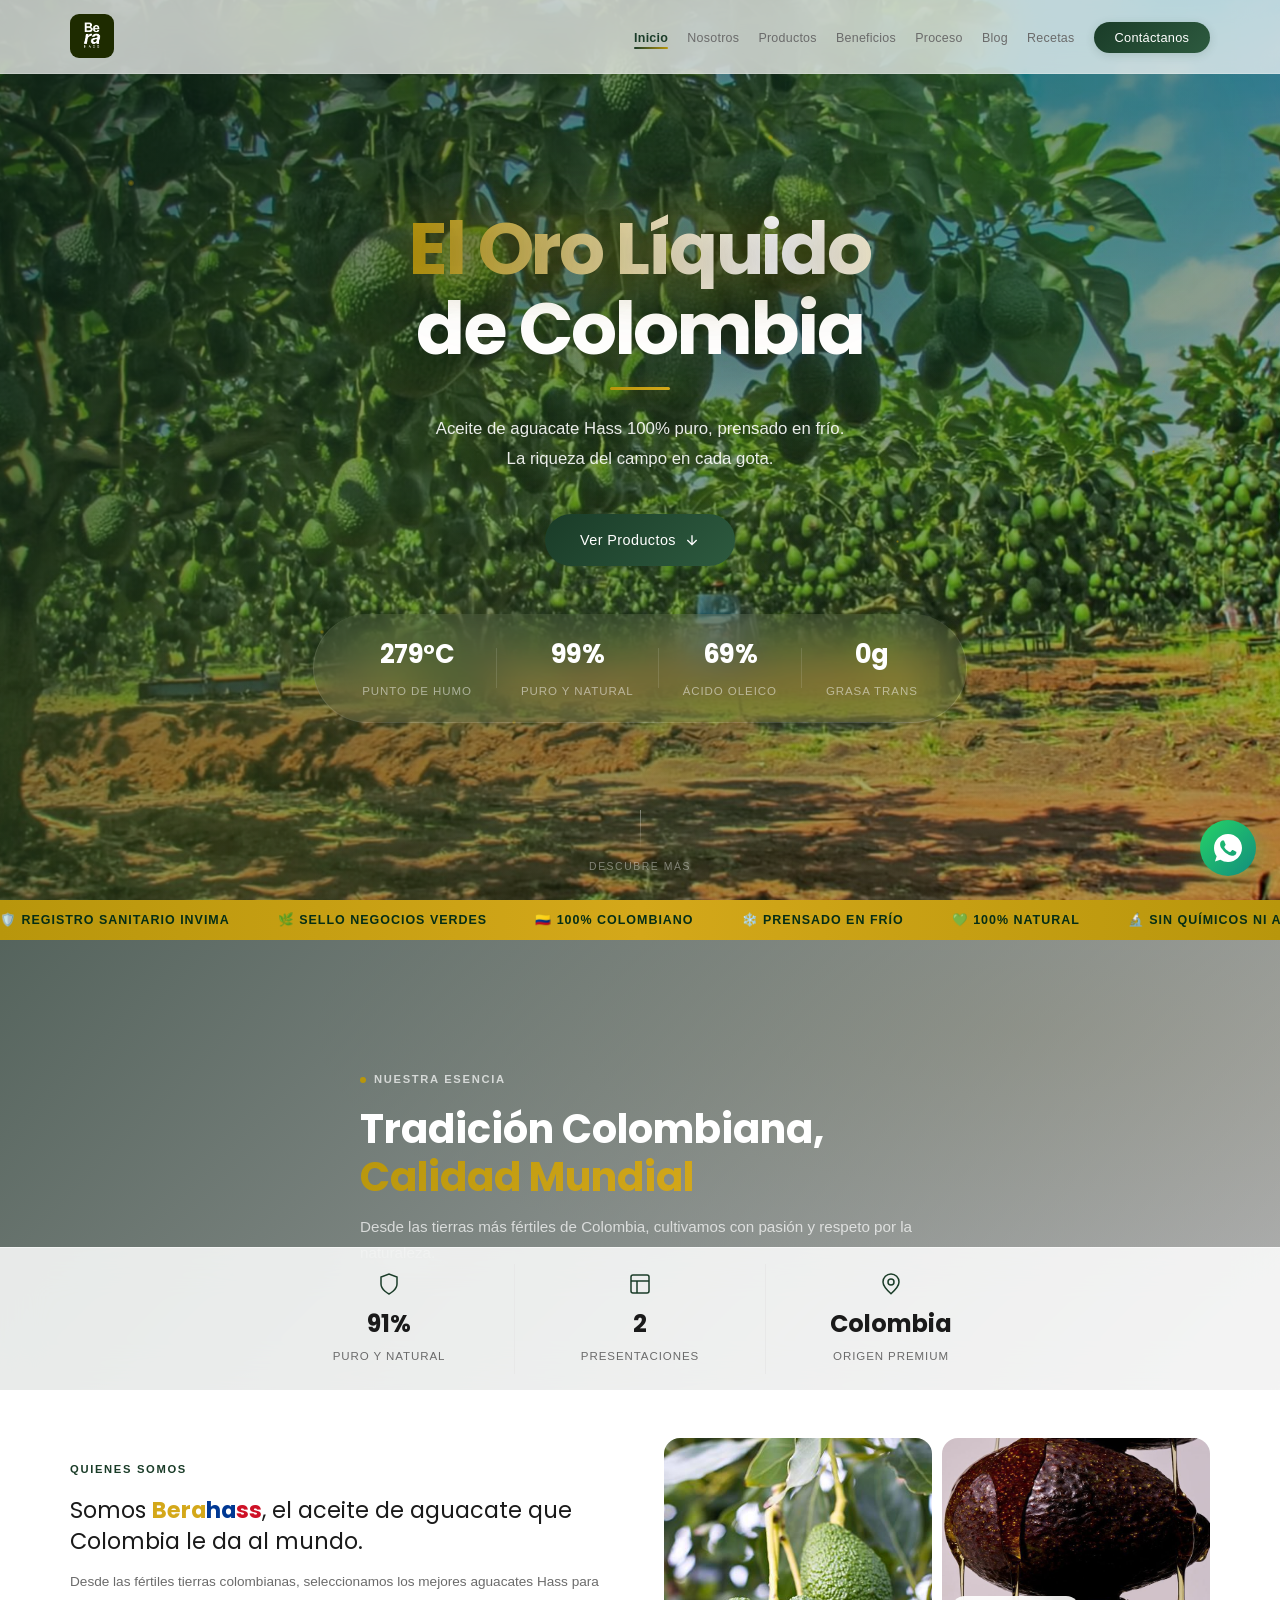
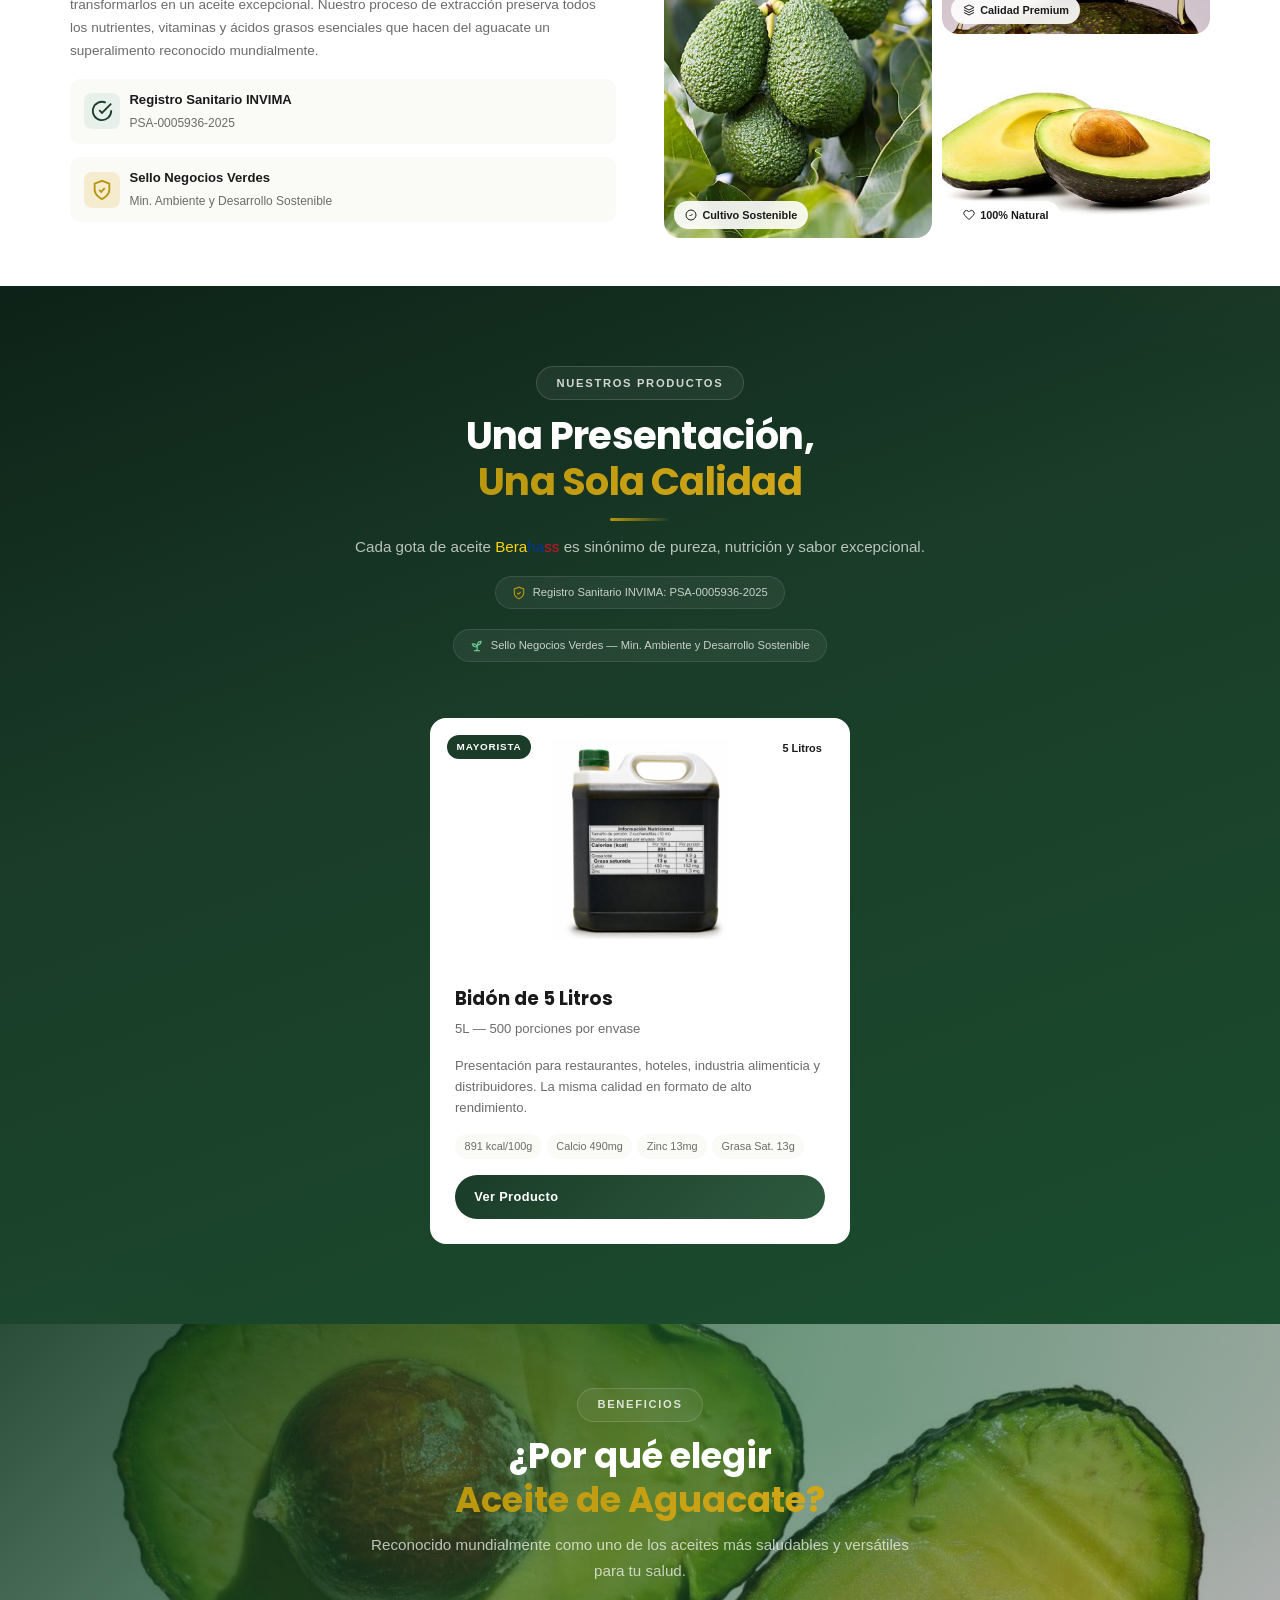
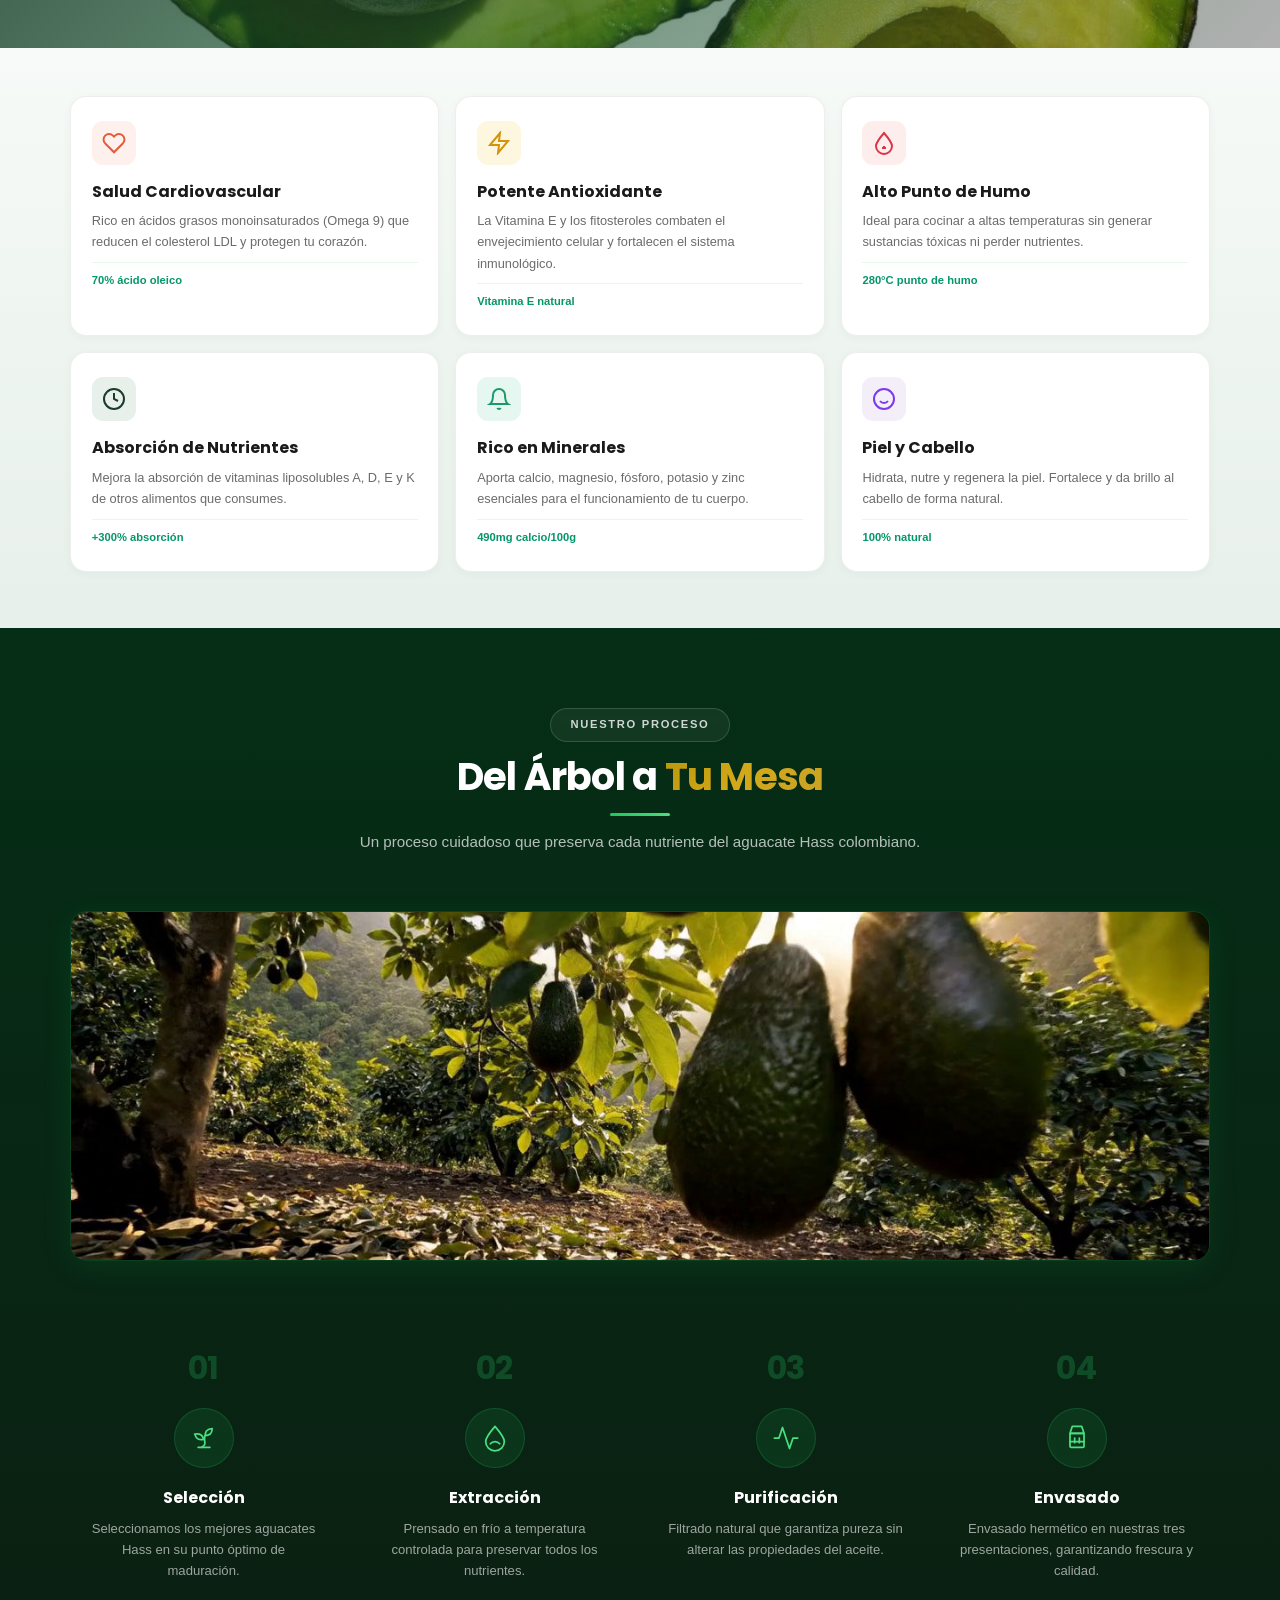
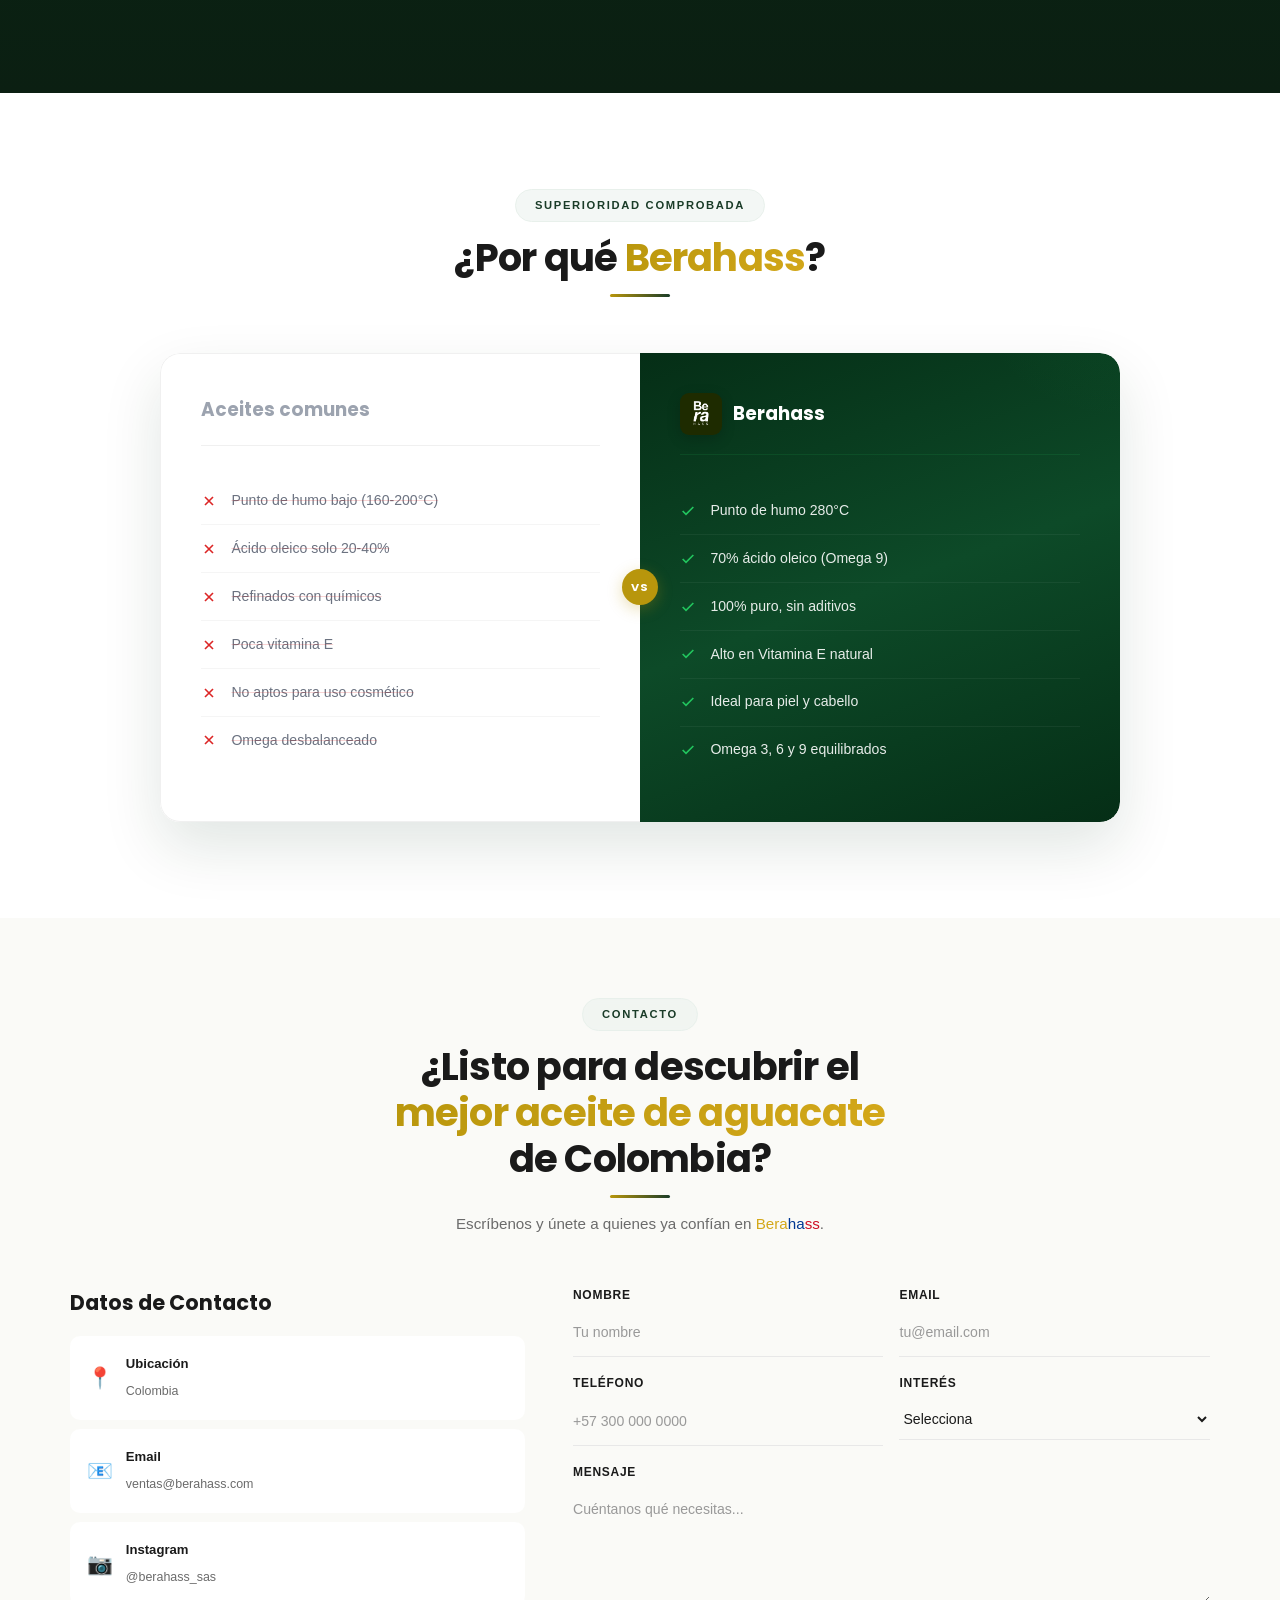
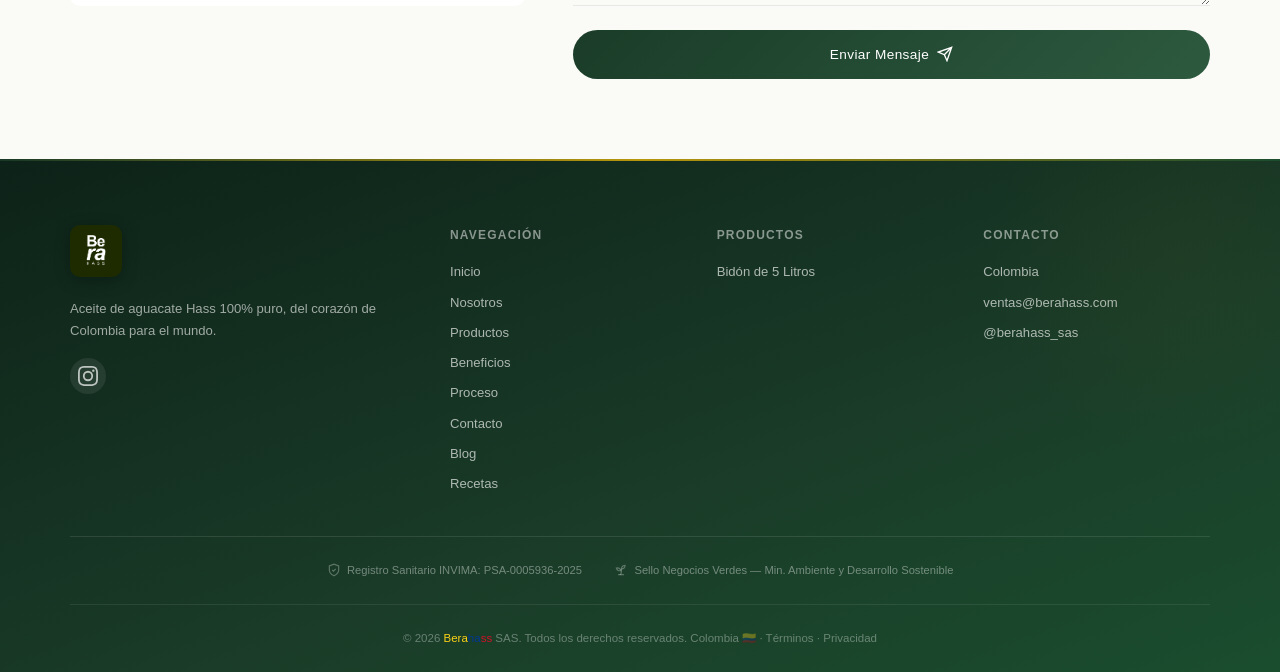
==== commit bee75290: "Quitar precios, renombrar a Bidón de 5 Litros y corregir INVIMA - Precios fuera de todo el sitio: se" ====
--- a/index.html
+++ b/index.html
@@ -4,12 +4,12 @@
     <meta charset="UTF-8">
     <meta name="viewport" content="width=device-width, initial-scale=1.0">
     <title>Berahass | Aceite de Aguacate Hass Premium - Colombia</title>
-    <meta name="description" content="Berahass - Aceite de aguacate Hass 100% puro de Colombia. Gal&oacute;n de 5 Litros. Rico en Omega 3-6-9, Vitamina E y antioxidantes naturales.">
+    <meta name="description" content="Berahass - Aceite de aguacate Hass 100% puro de Colombia. Bid&oacute;n de 5 Litros. Rico en Omega 3-6-9, Vitamina E y antioxidantes naturales.">
     <link rel="canonical" href="https://berahass.co/">
     <!-- Open Graph / WhatsApp / Facebook -->
     <meta property="og:type" content="website">
     <meta property="og:title" content="Berahass | Aceite de Aguacate Hass Premium">
-    <meta property="og:description" content="Aceite de aguacate Hass 100% puro, prensado en fr&iacute;o desde Colombia. Gal&oacute;n de 5 Litros.">
+    <meta property="og:description" content="Aceite de aguacate Hass 100% puro, prensado en fr&iacute;o desde Colombia. Bid&oacute;n de 5 Litros.">
     <meta property="og:image" content="https://berahass.co/hero-cultivo.jpg">
     <meta property="og:url" content="https://berahass.co/">
     <meta property="og:locale" content="es_CO">
@@ -57,7 +57,7 @@
       "legalName": "Berahass SAS",
       "url": "https://berahass.co",
       "logo": "https://berahass.co/BERAHASS1.png",
-      "description": "Aceite de aguacate Hass 100% puro de Colombia. Galón industrial de 5 Litros.",
+      "description": "Aceite de aguacate Hass 100% puro de Colombia. Bidón de 5 Litros.",
       "foundingDate": "2025",
       "address": {
         "@type": "PostalAddress",
@@ -324,12 +324,12 @@
                 <!-- Industrial -->
                 <div class="prod-card">
                     <div class="prod-header industrial-bg">
-                        <img src="garrafa.png" alt="Galón 5L Aceite de Aguacate Hass Bera" class="prod-img prod-img-garrafa" loading="lazy">
+                        <img src="garrafa.png" alt="Bidón de 5 Litros de aceite de aguacate Hass Berahass" class="prod-img prod-img-garrafa" loading="lazy">
                         <div class="prod-badge">5 Litros</div>
                         <span class="prod-tag">Mayorista</span>
                     </div>
                     <div class="prod-info">
-                        <h3>Galón de 5 Litros</h3>
+                        <h3>Bidón de 5 Litros</h3>
                         <p class="prod-sub">5L &mdash; 500 porciones por envase</p>
                         <p>Presentación para restaurantes, hoteles, industria alimenticia y distribuidores. La misma calidad en formato de alto rendimiento.</p>
                         <div class="prod-nutrients">
@@ -576,7 +576,7 @@
                                 <label for="asunto">Interés</label>
                                 <select id="asunto" name="asunto" required>
                                     <option value="" disabled selected>Selecciona</option>
-                                    <option value="industrial">Galón de 5 Litros</option>
+                                    <option value="industrial">Bidón de 5 Litros</option>
                                     <option value="distribucion">Distribución</option>
                                     <option value="exportacion">Exportación</option>
                                     <option value="otro">Otro</option>
@@ -628,7 +628,7 @@
                 <div class="footer-nav">
                     <h4>Productos</h4>
                     <ul>
-                        <li><a href="producto-industrial.html">Galón de 5 Litros</a></li>
+                        <li><a href="producto-industrial.html">Bidón de 5 Litros</a></li>
                     </ul>
                 </div>
                 <div class="footer-nav">
